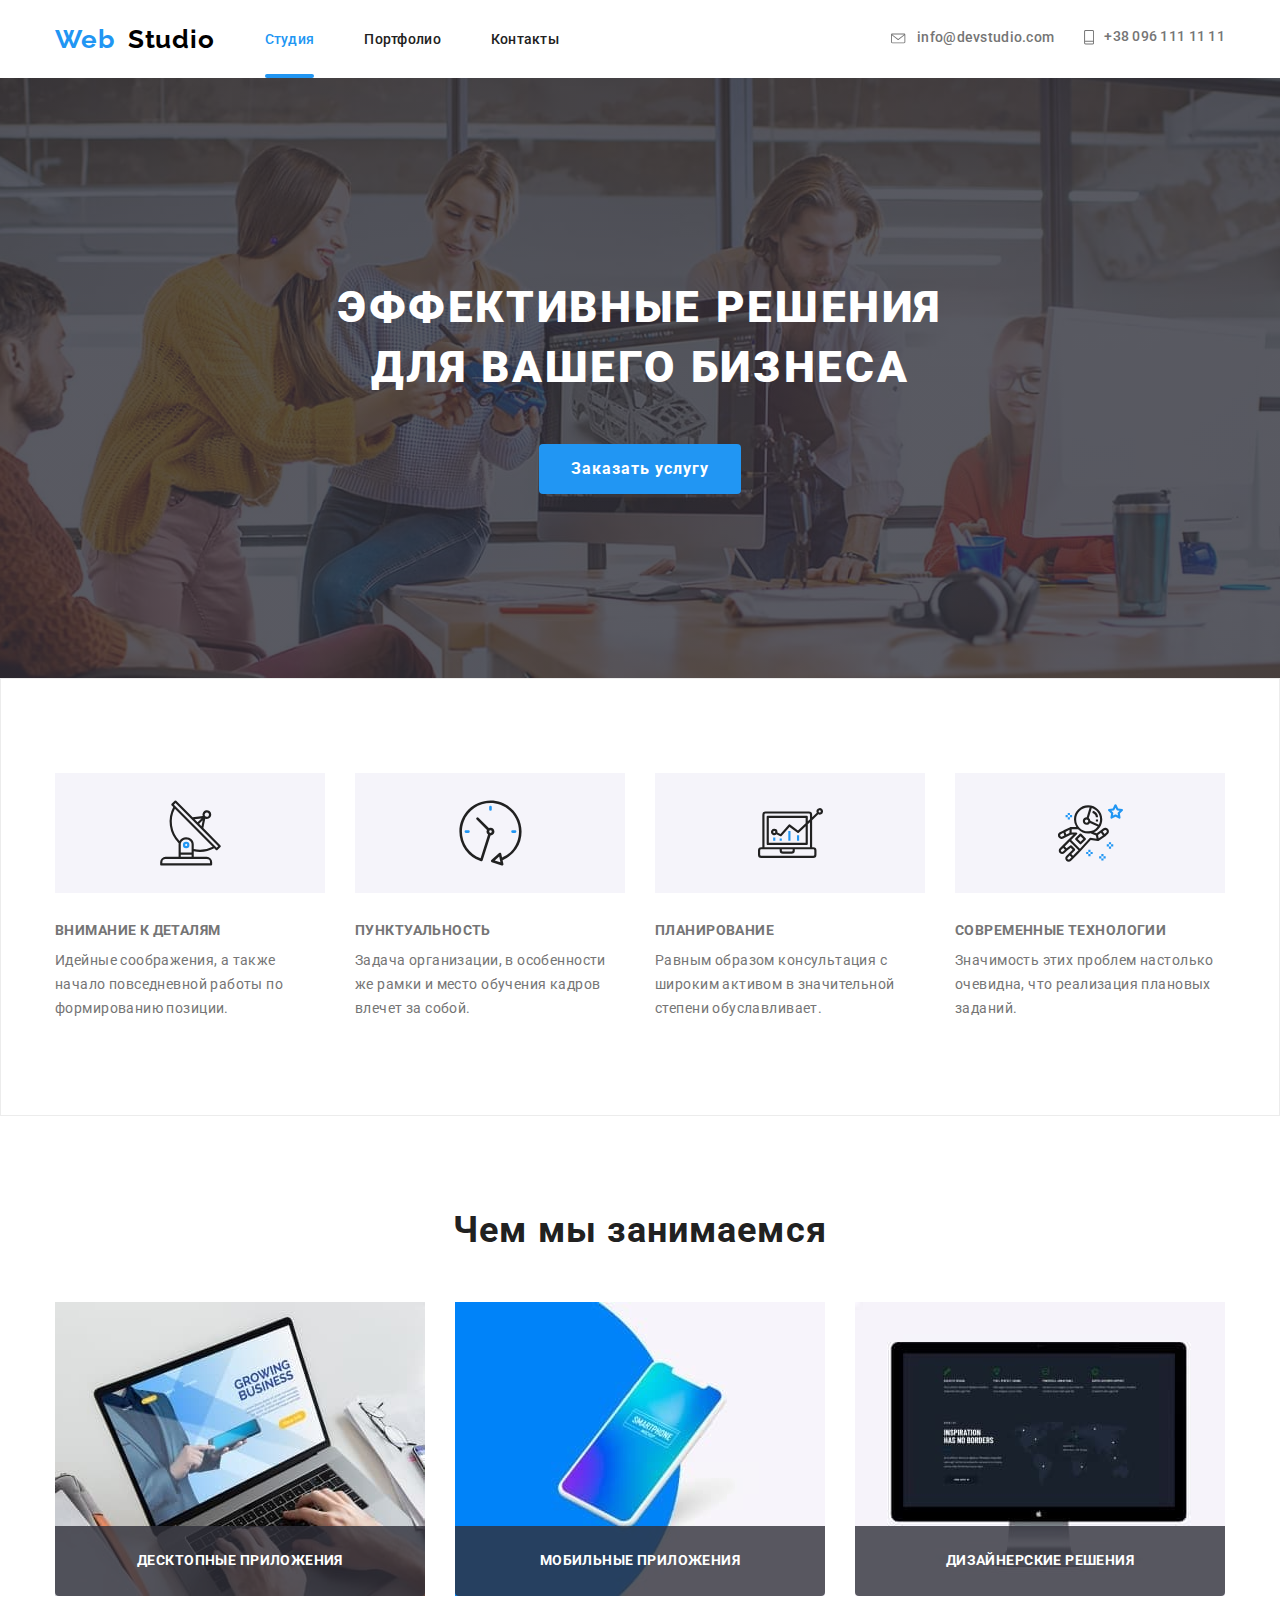
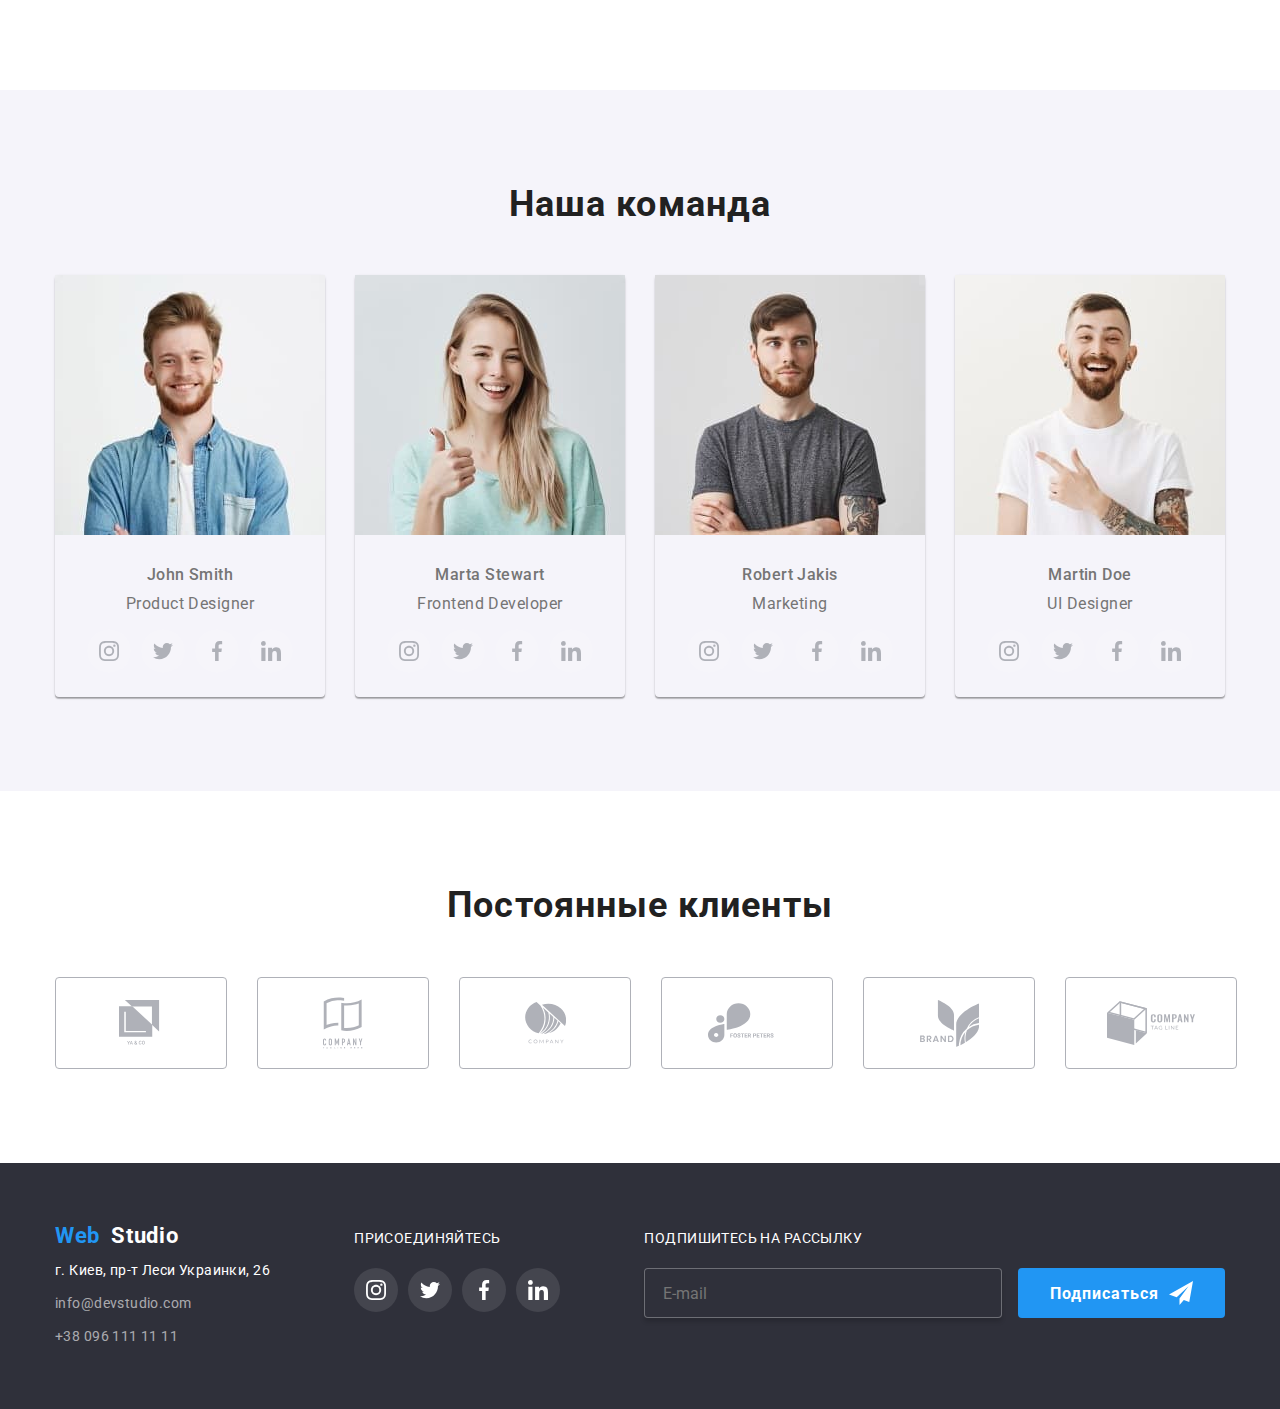
==== index.html @ f6237fbe "Добавляет файлы" ====
<!DOCTYPE html>
<html lang="ru">
  <head>
    <meta charset="UTF-8" />
    <meta name="viewport" content="width=device-width, initial-scale=1.0" />
    <link
      href="https://fonts.googleapis.com/css2?family=Raleway:wght@700&family=Roboto:wght@400;500;700;900&display=swap"
      rel="stylesheet"
    />
    <link rel="stylesheet" href="./css/main.min.css" />
    <title>goit-markup-hw-06</title>
  </head>
  <body>
    <!-- Шапка сайта -->

    <header class="page-header container">
      <nav class="main-nav">
        <a href="./index.html" class="logo-head link"
          ><span class="logo-web">Web &nbsp;</span
          ><span class="logo-nav">Studio</span></a
        >
        <!-- Контейнер с навигацией -->
        <ul class="site-nav list">
          <li class="item current">
            <a href="./index.html" class="link current">Студия</a>
          </li>
          <li class="item">
            <a href="./portfolio.html" class="link">Портфолио</a>
          </li>
          <li class="item"><a href="" class="link">Контакты</a></li>
        </ul>
      </nav>

      <!-- Контейнер почта и телефон -->

      <ul class="cont-nav list">
        <li class="item mail">
          <a href="mailto" class="mail link">
            <svg class="mail-icon">
              <use href="./img/sprite.svg#icon-mailicon"></use>
            </svg>
            info@devstudio.com</a
          >
        </li>
        <li class="item phone">
          <a href="tel:380961111111" class="phone link">
            <svg class="phone-icon">
              <use href="./img/sprite.svg#icon-phoneicon"></use>
            </svg>
            +38 096 111 11 11</a
          >
        </li>
      </ul>
    </header>

    <main>
      <!-- Герой -->

      <section class="section hero">
        <div class="overley">
          <h1 class="hero-title">
            эффективные решения <br />
            для вашего бизнеса
          </h1>
          <button class="button" data-open-modal>Заказать услугу</button>
        </div>
      </section>

      <!-- Наши преимущества -->

      <section class="section advantage">
        <div class="container">
          <h2 class="visually-hidden">Наши преимущества</h2>
          <ul class="list">
            <li class="item attention">
              <!-- <img class="img" src="./img/antenna.svg" alt="Иконка антенна" /> -->
              <div class="background-icon">
                <svg class="antenna-icon">
                  <use href="./img/sprite.svg#icon-antenna"></use>
                </svg>
              </div>
              <h3 class="advantage-title">Внимание к деталям</h3>
              <p class="text">
                Идейные соображения, а также начало повседневной работы по
                формированию позиции.
              </p>
            </li>
            <li class="item punctual">
              <!-- <img class="img" src="./img/clock.svg" alt="Иконка часы" /> -->
              <div class="background-icon">
                <svg class="antenna-icon">
                  <use href="./img/sprite.svg#icon-clock"></use>
                </svg>
              </div>
              <h3 class="advantage-title">Пунктуальность</h3>
              <p class="text">
                Задача организации, в особенности же рамки и место обучения
                кадров влечет за собой.
              </p>
            </li>
            <li class="item planning">
              <!-- <img class="img" src="./img/diagram.svg" alt="Иконка диаграмма" /> -->
              <div class="background-icon">
                <svg class="antenna-icon">
                  <use href="./img/sprite.svg#icon-diagram"></use>
                </svg>
              </div>
              <h3 class="advantage-title">Планирование</h3>
              <p class="text">
                Равным образом консультация с широким активом в значительной
                степени обуславливает.
              </p>
            </li>
            <li class="item technologies">
              <!-- <img class="img" src="./img/astronaut.svg" alt="Иконка астронавт" /> -->
              <div class="background-icon">
                <svg class="antenna-icon">
                  <use href="./img/sprite.svg#icon-astronaut"></use>
                </svg>
              </div>
              <h3 class="advantage-title">Современные технологии</h3>
              <p class="text">
                Значимость этих проблем настолько очевидна, что реализация
                плановых заданий.
              </p>
            </li>
          </ul>
        </div>
      </section>

      <!-- Чем мы занимаемся -->

      <section class="section doing">
        <div class="container doing">
          <h2>Чем мы занимаемся</h2>
          <ul class="list">
            <li class="item">
              <img
                src="./img/nout.jpg"
                alt="Ноутбук"
                width="370"
                height="294"
              />
              <p class="doing-text">Десктопные приложения</p>
            </li>
            <li class="item">
              <img
                src="./img/mobile.jpg"
                alt="Мобильный телефон"
                width="370"
                height="294"
              />
              <p class="doing-text">Мобильные приложения</p>
            </li>
            <li class="item">
              <img
                src="./img/comp.jpg"
                alt="Монитор компьютера"
                width="370"
                height="294"
              />
              <p class="doing-text">Дизайнерские решения</p>
            </li>
          </ul>
        </div>
      </section>

      <!-- Наша команда -->

      <section class="section team">
        <div class="container">
          <h2>Наша команда</h2>
          <ul class="list">
            <!-- John Smith -->
            <li class="item cards">
              <img
                src="./img/team-card-1.jpg"
                alt="Фото члена команды"
                width="270"
                height="260"
              />
              <h3 class="team-title">John Smith</h3>
              <p class="team-position">Product Designer</p>
              <ul class="list icon">
                <li class="item social">
                  <a
                    href="http://instagram.com/"
                    aria-label="ссылка Инстаграмм"
                    class="link"
                  >
                    <svg class="social-icon" width="20" height="20">
                      <use href="./img/sprite.svg#icon-instagram"></use>
                    </svg>
                  </a>
                </li>
                <li class="item social">
                  <a
                    href="http://twitter.com/"
                    aria-label="ссылка Твиттер"
                    class="link"
                  >
                    <svg class="social-icon" width="20" height="20">
                      <use href="./img/sprite.svg#icon-twitter"></use>
                    </svg>
                  </a>
                </li>
                <li class="item social">
                  <a
                    href="http://facebook.com/"
                    aria-label="ссылка Фейсбук"
                    class="link"
                  >
                    <svg class="social-icon" width="20" height="20">
                      <use href="./img/sprite.svg#icon-facebook"></use>
                    </svg>
                  </a>
                </li>
                <li class="item social">
                  <a
                    href="http://linkedin.com/"
                    aria-label="ссылка Фейсбук"
                    class="link"
                  >
                    <svg class="social-icon" width="20" height="20">
                      <use href="./img/sprite.svg#icon-linkedin"></use>
                    </svg>
                  </a>
                </li>
              </ul>
            </li>

            <!-- Marta Stewart -->
            <li class="item cards">
              <img
                src="./img/team-card-2.jpg"
                alt="Фото члена команды"
                width="270"
                height="260"
              />
              <h3 class="team-title">Marta Stewart</h3>
              <p class="team-position">Frontend Developer</p>
              <ul class="list icon">
                <li class="item social">
                  <a
                    href="http://instagram.com/"
                    aria-label="ссылка Инстаграмм"
                    class="link"
                  >
                    <svg class="social-icon" width="20" height="20">
                      <use href="./img/sprite.svg#icon-instagram"></use>
                    </svg>
                  </a>
                </li>
                <li class="item social">
                  <a
                    href="http://twitter.com/"
                    aria-label="ссылка Твиттер"
                    class="link"
                  >
                    <svg class="social-icon" width="20" height="20">
                      <use href="./img/sprite.svg#icon-twitter"></use>
                    </svg>
                  </a>
                </li>
                <li class="item social">
                  <a
                    href="http://facebook.com/"
                    aria-label="ссылка Фейсбук"
                    class="link"
                  >
                    <svg class="social-icon" width="20" height="20">
                      <use href="./img/sprite.svg#icon-facebook"></use>
                    </svg>
                  </a>
                </li>
                <li class="item social">
                  <a
                    href="http://linkedin.com/"
                    aria-label="ссылка Фейсбук"
                    class="link"
                  >
                    <svg class="social-icon" width="20" height="20">
                      <use href="./img/sprite.svg#icon-linkedin"></use>
                    </svg>
                  </a>
                </li>
              </ul>
            </li>

            <!-- Robert Jakis -->
            <li class="item cards">
              <img
                src="./img/team-card-3.jpg"
                alt="Фото члена команды"
                width="270"
                height="260"
              />
              <h3 class="team-title">Robert Jakis</h3>
              <p class="team-position">Marketing</p>
              <ul class="list icon">
                <li class="item social">
                  <a
                    href="http://instagram.com/"
                    aria-label="ссылка Инстаграмм"
                    class="link"
                  >
                    <svg class="social-icon" width="20" height="20">
                      <use href="./img/sprite.svg#icon-instagram"></use>
                    </svg>
                  </a>
                </li>
                <li class="item social">
                  <a
                    href="http://twitter.com/"
                    aria-label="ссылка Твиттер"
                    class="link"
                  >
                    <svg class="social-icon" width="20" height="20">
                      <use href="./img/sprite.svg#icon-twitter"></use>
                    </svg>
                  </a>
                </li>
                <li class="item social">
                  <a
                    href="http://facebook.com/"
                    aria-label="ссылка Фейсбук"
                    class="link"
                  >
                    <svg class="social-icon" width="20" height="20">
                      <use href="./img/sprite.svg#icon-facebook"></use>
                    </svg>
                  </a>
                </li>
                <li class="item social">
                  <a
                    href="http://linkedin.com/"
                    aria-label="ссылка Фейсбук"
                    class="link"
                  >
                    <svg class="social-icon" width="20" height="20">
                      <use href="./img/sprite.svg#icon-linkedin"></use>
                    </svg>
                  </a>
                </li>
              </ul>
            </li>

            <!-- Martin Doe -->
            <li class="item cards">
              <img
                src="./img/team-card-4.jpg"
                alt="Фото члена команды"
                width="270"
                height="260"
              />
              <h3 class="team-title">Martin Doe</h3>
              <p class="team-position">UI Designer</p>
              <ul class="list icon">
                <li class="item social">
                  <a
                    href="http://instagram.com/"
                    aria-label="ссылка Инстаграмм"
                    class="link"
                  >
                    <svg class="social-icon" width="20" height="20">
                      <use href="./img/sprite.svg#icon-instagram"></use>
                    </svg>
                  </a>
                </li>
                <li class="item social">
                  <a
                    href="http://twitter.com/"
                    aria-label="ссылка Твиттер"
                    class="link"
                  >
                    <svg class="social-icon" width="20" height="20">
                      <use href="./img/sprite.svg#icon-twitter"></use>
                    </svg>
                  </a>
                </li>
                <li class="item social">
                  <a
                    href="http://facebook.com/"
                    aria-label="ссылка Фейсбук"
                    class="link"
                  >
                    <svg class="social-icon" width="20" height="20">
                      <use href="./img/sprite.svg#icon-facebook"></use>
                    </svg>
                  </a>
                </li>
                <li class="item social">
                  <a
                    href="http://linkedin.com/"
                    aria-label="ссылка Фейсбук"
                    class="link"
                  >
                    <svg class="social-icon" width="20" height="20">
                      <use href="./img/sprite.svg#icon-linkedin"></use>
                    </svg>
                  </a>
                </li>
              </ul>
            </li>
          </ul>
        </div>
      </section>

      <!-- Постоянные клиенты -->
      <section class="section customer">
        <div class="container">
          <h2>
            Постоянные клиенты
          </h2>
          <ul class="list">
            <li class="item">
              <a href="" class="link">
                <svg class="customer-icon" width="44" height="49">
                  <use href="./img/sprite.svg#icon-customer-logo-1"></use>
                </svg>
              </a>
            </li>
            <li class="item">
              <a href="" class="link">
                <svg class="customer-icon" width="40" height="52">
                  <use href="./img/sprite.svg#icon-customer-logo-2"></use>
                </svg>
              </a>
            </li>
            <li class="item">
              <a href="" class="link">
                <svg class="customer-icon" width="41" height="42">
                  <use href="./img/sprite.svg#icon-customer-logo-3"></use>
                </svg>
              </a>
            </li>
            <li class="item">
              <a href="" class="link">
                <svg class="customer-icon" width="79" height="42">
                  <use href="./img/sprite.svg#icon-customer-logo-4"></use>
                </svg>
              </a>
            </li>
            <li class="item">
              <a href="" class="link">
                <svg class="customer-icon" width="59" height="47">
                  <use href="./img/sprite.svg#icon-customer-logo-5"></use>
                </svg>
              </a>
            </li>
            <li class="item">
              <a href="" class="link">
                <svg class="customer-icon" width="88" height="45">
                  <use href="./img/sprite.svg#icon-customer-logo-6"></use>
                </svg>
              </a>
            </li>
          </ul>
        </div>
      </section>

      <!-- Модальное окно - Заказать услугу -->

      <div class="backdrop is-hidden" data-backdrop>
        <div class="modal">
          <button class="icon-button" data-close-modal>
            <svg class="icon-button-close" width="11" height="11">
              <use href="./img/sprite.svg#icon-btn-close"></use>
            </svg>
          </button>
          <form class="form js-speaker-form" autocomplete="off">
            <p class="form-about">Оставьте свои данные, мы вам перезвоним</p>

            <label class="form-field">
              <input
                class="form-input"
                type="text"
                name="name"
                placeholder=" "
              />
              <span class="form-text">Имя</span>
              <svg class="icon-form" width="18" height="18">
                <use href="./img/sprite.svg#icon-person"></use>
              </svg>
            </label>

            <label class="form-field">
              <input class="form-input" type="tel" name="tel" placeholder=" " />
              <span class="form-text tel">Телефон</span>
              <svg class="icon-form" width="18" height="18">
                <use href="./img/sprite.svg#icon-phone"></use>
              </svg>
            </label>

            <label class="form-field">
              <input
                class="form-input"
                type="email"
                name="mail"
                placeholder=" "
              />
              <span class="form-text mail">Почта</span>
              <svg class="icon-form" width="18" height="18">
                <use href="./img/sprite.svg#icon-email"></use>
              </svg>
            </label>

            <label class="form-field comments">
              <textarea
                class="form-input comments"
                name="comments"
                rows="10"
                placeholder=" "
              ></textarea>
              <span class="form-text comments">Комментарий</span>
            </label>

            <label class="consent">
              <input
                class="check-input"
                type="checkbox"
                name="consent"
                value="consent"
              />
              <span class="checkbox"></span>
              <span class="text consent"
                >Соглашаюсь с рассылкой и принимаю &nbsp;
                <a class="text-link" href="">Условия договора</a>
              </span>
            </label>

            <button class="button-submit" type="submit">Отправить</button>
          </form>
        </div>
      </div>
    </main>

    <!-- Футер -->
    <footer class="page-footer">
      <div class="container info">
        <div class="foot-child">
          <a href="./index.html" class="logo-foot link"
            ><span class="logo-web">Web &nbsp;</span
            ><span class="logo-foot">Studio</span></a
          >

          <!-- Контактная информация -->

          <address class="address company">
            г. Киев, пр-т Леси Украинки, 26
          </address>
          <address class="address">
            <a href="mailto" class="link mail">info@devstudio.com</a> <br />
            <a href="tel:380961111111" class="link tel">+38 096 111 11 11</a>
          </address>
        </div>

        <div class="foot-link">
          <b>присоединяйтесь</b>
          <!-- Соц ссылки -->
          <div class="social">
            <ul class="list">
              <li class="item">
                <a
                  href="http://instagram.com/"
                  aria-label="Ссылка на instagram"
                  class="link"
                >
                  <svg class="social-icon" width="20" height="20">
                    <use href="./img/sprite.svg#icon-instagram"></use>
                  </svg>
                </a>
              </li>
              <li class="item">
                <a
                  href="http://twitter.com/"
                  aria-label="Ссылка на twitter"
                  class="link twit"
                >
                  <svg class="social-icon" width="20" height="20">
                    <use href="./img/sprite.svg#icon-twitter"></use>
                  </svg>
                </a>
              </li>
              <li class="item">
                <a
                  href="http://facebook.com/"
                  aria-label="Ссылка на facebook"
                  class="link face"
                >
                  <svg class="social-icon" width="20" height="20">
                    <use href="./img/sprite.svg#icon-facebook"></use>
                  </svg>
                </a>
              </li>
              <li class="item">
                <a
                  href="http://linkedin.com/"
                  aria-label="Ссылка на linkedin"
                  class="link linkd"
                >
                  <svg class="social-icon" width="20" height="20">
                    <use href="./img/sprite.svg#icon-linkedin"></use>
                  </svg>
                </a>
              </li>
            </ul>
          </div>
        </div>
        <div class="foot-follow">
          <form>
            <b>подпишитесь на рассылку</b><br />
            <input
              class="input"
              class="foot-form"
              type="text"
              placeholder="E-mail"
            />
            <button class="button primary">Подписаться</button>
          </form>
        </div>
      </div>
    </footer>

    <!-- JS -->
    <script>
      const refs = {
        openModalBtn: document.querySelector("[data-open-modal]"),
        closeModalBtn: document.querySelector("[data-close-modal]"),
        backdrop: document.querySelector("[data-backdrop]"),
      };

      refs.openModalBtn.addEventListener("click", toggleModal);
      refs.closeModalBtn.addEventListener("click", toggleModal);

      refs.backdrop.addEventListener("click", logBackdropClick);

      function toggleModal() {
        refs.backdrop.classList.toggle("is-hidden");
      }

      function logBackdropClick() {
        console.log("Это клик в бекдроп");
      }

      // FORM JS

      (() => {
        document
          .querySelector(".js-speaker-form")
          .addEventListener("submit", (e) => {
            e.preventDefault();

            new FormData(e.currentTarget).forEach((value, name) =>
              console.log(`${name}: ${value}`)
            );

            e.currentTarget.reset();
          });
      })();
    </script>
  </body>
</html>
---- css/main.min.css ----
/*! modern-normalize v0.6.0 | MIT License | https://github.com/sindresorhus/modern-normalize */*,*::before,*::after{-webkit-box-sizing:border-box;box-sizing:border-box}:root{-moz-tab-size:4;-o-tab-size:4;tab-size:4}html{line-height:1.15;-webkit-text-size-adjust:100%}body{margin:0}body{font-family:system-ui,-apple-system,"Segoe UI",Roboto,Helvetica,Arial,sans-serif,"Apple Color Emoji","Segoe UI Emoji"}hr{height:0}abbr[title]{-webkit-text-decoration:underline dotted;text-decoration:underline dotted}b,strong{font-weight:bolder}code,kbd,samp,pre{font-family:SFMono-Regular, Consolas, "Liberation Mono", Menlo, monospace;font-size:1em}small{font-size:80%}sub,sup{font-size:75%;line-height:0;position:relative;vertical-align:baseline}sub{bottom:-0.25em}sup{top:-0.5em}button,input,optgroup,select,textarea{font-family:inherit;font-size:100%;line-height:1.15;margin:0}button,select{text-transform:none}button,[type="button"],[type="reset"],[type="submit"]{-webkit-appearance:button}button::-moz-focus-inner,[type="button"]::-moz-focus-inner,[type="reset"]::-moz-focus-inner,[type="submit"]::-moz-focus-inner{border-style:none;padding:0}button:-moz-focusring,[type="button"]:-moz-focusring,[type="reset"]:-moz-focusring,[type="submit"]:-moz-focusring{outline:1px dotted ButtonText}fieldset{padding:0.35em 0.75em 0.625em}legend{padding:0}progress{vertical-align:baseline}[type="number"]::-webkit-inner-spin-button,[type="number"]::-webkit-outer-spin-button{height:auto}[type="search"]{-webkit-appearance:textfield;outline-offset:-2px}[type="search"]::-webkit-search-decoration{-webkit-appearance:none}::-webkit-file-upload-button{-webkit-appearance:button;font:inherit}summary{display:list-item}.page-header .list,.page-footer .list,.team .list,.projects .list,.advantage .list,.doing .list,.customer .list{list-style:none;margin:0;padding:0}.page-header .link,.main-nav .logo-head,.page-footer .link,.team .link,.projects .projects-item .link,.doing .link{text-decoration:none;cursor:pointer}.page-header.container,.page-footer .container,.team .container,.projects .container,.advantage .container,.doing .container,.customer .container{margin-left:auto;margin-right:auto;width:1200px;padding-left:15px;padding-right:15px}.main-nav,.cont-nav{display:-webkit-box;display:-ms-flexbox;display:flex;-webkit-box-align:center;-ms-flex-align:center;align-items:center}body{margin:0;font-family:"Roboto",sans-serif;color:#757575}.page-header{display:-webkit-box;display:-ms-flexbox;display:flex;-webkit-box-pack:justify;-ms-flex-pack:justify;justify-content:space-between;background-color:#fff}.main-nav .logo-head{font-family:"Raleway",sans-serif;font-weight:700;font-size:26px;line-height:1.19;letter-spacing:.03em;text-decoration:none}.logo-web{color:#2196f3}.logo-nav{color:#000000}.site-nav{display:-webkit-box;display:-ms-flexbox;display:flex;margin-left:85px}.site-nav .item:nth-child(n+1){margin-left:50px}.site-nav .link.current{color:#2196f3}.site-nav .link.current::after{opacity:1}.site-nav .link{position:relative;display:block;padding-top:32px;padding-bottom:32px;font-weight:500;font-size:14px;line-height:1;letter-spacing:.02em;color:#212121;-webkit-transition:color 250ms cubic-bezier(0.4, 0, 0.2, 1);transition:color 250ms cubic-bezier(0.4, 0, 0.2, 1)}.site-nav .link::after{position:absolute;content:"";left:0;bottom:0;display:block;width:100%;height:4px;background-color:#2196f3;border-radius:4px;opacity:0;-webkit-transition:opacity 250ms cubic-bezier(0.4, 0, 0.2, 1);transition:opacity 250ms cubic-bezier(0.4, 0, 0.2, 1)}.site-nav .link:hover{color:#2196f3;-webkit-transition:color 250ms cubic-bezier(0.4, 0, 0.2, 1);transition:color 250ms cubic-bezier(0.4, 0, 0.2, 1)}.site-nav .link:focus{color:#2196f3;-webkit-transition:color 250ms cubic-bezier(0.4, 0, 0.2, 1);transition:color 250ms cubic-bezier(0.4, 0, 0.2, 1)}.cont-nav{margin-left:auto}.cont-nav>.item.phone{margin-left:30px}.cont-nav .link{display:-webkit-inline-box;display:-ms-inline-flexbox;display:inline-flex;-webkit-box-align:center;-ms-flex-align:center;align-items:center;font-weight:500;font-size:14px;line-height:1.14;letter-spacing:.02em;color:#757575;-webkit-transition:color 250ms cubic-bezier(0.4, 0, 0.2, 1);transition:color 250ms cubic-bezier(0.4, 0, 0.2, 1)}.cont-nav .link:hover,.cont-nav .link:focus{color:#2196f3;-webkit-transition:color 250ms cubic-bezier(0.4, 0, 0.2, 1);transition:color 250ms cubic-bezier(0.4, 0, 0.2, 1)}.cont-nav .mail-icon{width:16px;height:11px;margin-right:10px;fill:currentColor;cursor:pointer}.cont-nav .phone-icon{width:10px;height:15px;margin-right:10px;fill:currentColor;cursor:pointer}.page-footer{padding-top:60px;padding-bottom:60px;background-color:#2f303a;color:#fff}.page-footer .link{color:rgba(255,255,255,0.6)}.page-footer b{display:inline-block;margin-bottom:21px;text-transform:uppercase;font-weight:400;font-size:14px;line-height:1.14;letter-spacing:.03em}.page-footer .container.info{display:-webkit-box;display:-ms-flexbox;display:flex;-webkit-box-align:baseline;-ms-flex-align:baseline;align-items:baseline;-webkit-box-pack:justify;-ms-flex-pack:justify;justify-content:space-between}.page-footer .address{font-weight:400;font-size:14px;line-height:1.71;letter-spacing:.03em}.logo-foot{color:#fff;font-weight:700;font-size:22px;line-height:1.18;letter-spacing:.03em}.logo-foot.link{display:inline-block;margin-bottom:10px}.address.company{margin-bottom:9px;font-family:inherit;font-style:normal}.address .link{font-family:inherit;font-style:normal;font-weight:400;font-size:14px;line-height:1.71;letter-spacing:.03em}.address .link.mail{display:inline-block;margin-bottom:9px}.address .link:hover,.address .link:focus{color:#2196f3;-webkit-transition:color 250ms cubic-bezier(0.4, 0, 0.2, 1);transition:color 250ms cubic-bezier(0.4, 0, 0.2, 1)}.page-footer .input{margin-right:12px}.input{padding:12px 18px;width:358px;height:50px;border:1px solid rgba(255,255,255,0.3);-webkit-box-sizing:border-box;box-sizing:border-box;-webkit-box-shadow:0px 4px 4px rgba(0,0,0,0.15);box-shadow:0px 4px 4px rgba(0,0,0,0.15);border-radius:4px;color:#fff;background-color:#2f303a;outline:none}.social .list{display:-webkit-box;display:-ms-flexbox;display:flex;justify-items:center}.social .link{display:-webkit-box;display:-ms-flexbox;display:flex;-webkit-box-align:center;-ms-flex-align:center;align-items:center;-webkit-box-pack:center;-ms-flex-pack:center;justify-content:center;width:44px;height:44px;color:#afb1b8;background-color:rgba(255,255,255,0.1);border-radius:50%;-webkit-transition:background-color 250ms cubic-bezier(0.4, 0, 0.2, 1);transition:background-color 250ms cubic-bezier(0.4, 0, 0.2, 1);-webkit-transition:color 250ms cubic-bezier(0.4, 0, 0.2, 1);transition:color 250ms cubic-bezier(0.4, 0, 0.2, 1)}.social .link:hover,.social .link:focus{color:#fff;background-color:#2196f3;-webkit-transition:background-color 250ms cubic-bezier(0.4, 0, 0.2, 1);transition:background-color 250ms cubic-bezier(0.4, 0, 0.2, 1);-webkit-transition:color 250ms cubic-bezier(0.4, 0, 0.2, 1);transition:color 250ms cubic-bezier(0.4, 0, 0.2, 1);-webkit-transform:scale3d(1.1, 1.1, 1.1);transform:scale3d(1.1, 1.1, 1.1)}.social-icon{fill:currentColor}.foot-link .social .item{margin-right:10px}.foot-link .social .item:nth-child(4n){margin-right:0}.foot-link .link{color:#fff}.foot-link .link:hover,.foot-link .link:focus{color:#fff;-webkit-transition:color 250ms cubic-bezier(0.4, 0, 0.2, 1);transition:color 250ms cubic-bezier(0.4, 0, 0.2, 1)}.button.primary{display:-webkit-inline-box;display:-ms-inline-flexbox;display:inline-flex;-webkit-box-align:center;-ms-flex-align:center;align-items:center;text-align:center;min-width:200px;min-height:50px;border-radius:4px;padding:10px 32px;cursor:pointer;color:#fff;background-color:#2196f3;text-decoration:none;font-weight:700;font-size:16px;line-height:1.87;letter-spacing:.06em;border-color:transparent}.button.primary::after{content:"";width:24px;height:24px;margin-left:10px;background-image:url("../img/icon/icon-send.svg");background-size:contain}.section.team{background-color:#f5f4fa}.team .link{color:#afb1b8}.team .section.team{background-color:var(--color-bg-child)}.team .list{display:-webkit-box;display:-ms-flexbox;display:flex;-webkit-box-pack:justify;-ms-flex-pack:justify;justify-content:space-between}.team img{display:block;margin-bottom:30px}.team .item.cards{background-color:var(--primary-white-color);border-radius:4px;-webkit-box-shadow:0px 2px 1px rgba(0,0,0,0.2),0px 1px 1px rgba(0,0,0,0.14),0px 1px 3px rgba(0,0,0,0.12);box-shadow:0px 2px 1px rgba(0,0,0,0.2),0px 1px 1px rgba(0,0,0,0.14),0px 1px 3px rgba(0,0,0,0.12)}.team .team-title{margin-top:0;margin-bottom:10px;font-weight:500;font-size:16px;line-height:1.19;letter-spacing:0.03em;color:var(--title-text-color);text-align:center}.team .team-position{margin:0;margin-bottom:16px;font-weight:400;font-size:16px;line-height:1.19;letter-spacing:0.03em;text-align:center;color:var(--primery-text-color)}.team .list.icon{display:-webkit-box;display:-ms-flexbox;display:flex;-webkit-box-pack:center;-ms-flex-pack:center;justify-content:center;margin-bottom:24px}.team .item.social{margin-right:10px}.team .item.social:nth-child(4n){margin-right:0}.team .link{display:-webkit-box;display:-ms-flexbox;display:flex;-webkit-box-pack:center;-ms-flex-pack:center;justify-content:center;-webkit-box-align:center;-ms-flex-align:center;align-items:center;width:44px;height:44px;border-radius:50%}.team .social-icon{fill:currentColor}.backdrop{position:fixed;top:0;left:0;width:100%;height:100%;background-color:rgba(0,0,0,0.2);-webkit-transition:250ms cubic-bezier(0.4, 0, 0.2, 1);transition:250ms cubic-bezier(0.4, 0, 0.2, 1)}.backdrop.is-hidden{opacity:0;pointer-events:none;-webkit-transition:250ms cubic-bezier(0.4, 0, 0.2, 1);transition:250ms cubic-bezier(0.4, 0, 0.2, 1)}.modal{position:absolute;top:50%;left:50%;-webkit-transform:translate(-50%, -50%);transform:translate(-50%, -50%);min-width:528px;min-height:581px;-webkit-box-shadow:0px 2px 1px rgba(0,0,0,0.2),0px 1px 1px rgba(0,0,0,0.14),0px 1px 3px rgba(0,0,0,0.12);box-shadow:0px 2px 1px rgba(0,0,0,0.2),0px 1px 1px rgba(0,0,0,0.14),0px 1px 3px rgba(0,0,0,0.12);border-radius:4px;background-color:#fff}.modal .icon-button{position:absolute;right:8px;top:8px;width:30px;height:30px;border-radius:50%;border:1px solid rgba(0,0,0,0.1);background-color:#fff;cursor:pointer}.icon-button:hover .icon-button-close{fill:#2196f3}.icon-button-close{fill:black}.form{width:528px;height:581px;padding:40px}.form-about{margin:0;padding:0;margin-bottom:30px;font-weight:700;font-size:20px;line-height:1.15;text-align:center;letter-spacing:0.03em;color:#212121}.form-field{position:relative;display:-webkit-box;display:-ms-flexbox;display:flex;-webkit-box-pack:center;-ms-flex-pack:center;justify-content:center;-webkit-box-align:center;-ms-flex-align:center;align-items:center;margin-bottom:28px}.form-input{width:100%;height:40px;padding:12px 8px 12px 42px;border:1px solid rgba(33,33,33,0.2);border-radius:4px;cursor:pointer}.form-text{position:absolute;top:25%;left:42px;font-weight:400;font-size:14px;line-height:1.71}.icon-form{position:absolute;top:85%;left:16px;-webkit-transform:translateY(-125%);transform:translateY(-125%);display:inline-block;color:black}.form-input:focus+.form-text{color:#2196f3;-webkit-transform:translate(-90%, -150%);transform:translate(-90%, -150%);-webkit-transition:250ms cubic-bezier(0.4, 0, 0.2, 1);transition:250ms cubic-bezier(0.4, 0, 0.2, 1)}.form-input:focus+.form-text.tel{-webkit-transform:translate(-50%, -150%);transform:translate(-50%, -150%)}.form-input:focus+.form-text.mail{-webkit-transform:translate(-60%, -150%);transform:translate(-60%, -150%)}.form-input:not(:placeholder-shown)+.form-text{-webkit-transform:translate(-90%, -150%);transform:translate(-90%, -150%)}.form-input:not(:placeholder-shown)+.form-text.tel{-webkit-transform:translate(-50%, -150%);transform:translate(-50%, -150%)}.form-input:not(:placeholder-shown)+.form-text.mail{-webkit-transform:translate(-60%, -150%);transform:translate(-60%, -150%)}.form-input:focus-within ~ .icon-form{fill:#2196f3}.form-input:focus{border-color:#2196f3;outline:none}.form-field.comments{margin-bottom:20px}.form-input.comments{height:120px;padding-left:16px;resize:none}.form-text.comments{top:12px;left:16px}.form-input:focus+.form-text.comments{-webkit-transform:translateY(-150%);transform:translateY(-150%)}.form-input:not(:placeholder-shown)+.form-text.comments{-webkit-transform:translateY(-150%);transform:translateY(-150%)}.consent{display:-webkit-box;display:-ms-flexbox;display:flex;-webkit-box-pack:center;-ms-flex-pack:center;justify-content:center;-webkit-box-align:center;-ms-flex-align:center;align-items:center;margin-bottom:30px;cursor:pointer}.check-input{position:absolute;width:1px;height:1px;margin:-1px;border:0;padding:0;clip:rect(0 0 0 0);overflow:hidden}.checkbox{width:15px;height:16px;margin:0;margin-right:5px;background-image:url("../img/icon/nocheck.svg");background-size:contain;background-repeat:no-repeat}.check-input:checked+.checkbox,.check-input:checked:focus+.checkbox{background-image:url("../img/icon/check.svg");background-size:contain;background-color:#2196f3;border-radius:4px}.text.consent{margin:0;padding:0;left:36px;font-weight:400;font-size:14px;line-height:1.71;letter-spacing:0.03em}.text-link{font-weight:400;font-size:14px;line-height:1.71;color:#2196f3}.button-submit{display:block;margin-right:auto;margin-left:auto;min-width:200px;min-height:50px;border-radius:4px;padding:10px 32px;text-decoration:none;border-color:transparent;font-weight:700;font-size:16px;line-height:1.87;letter-spacing:0.06em;-webkit-box-shadow:0px 4px 4px rgba(0,0,0,0.15);box-shadow:0px 4px 4px rgba(0,0,0,0.15);background-color:#2196f3;color:#fff;cursor:pointer}.projects{border-top:1px solid #ececec}.projects .projects-item{margin-right:30px;margin-bottom:30px;width:calc( (100% - 60px) / 3);border:1px solid #eeeeee;border-radius:5px}.projects .projects-item:hover .text-projects{opacity:1;-webkit-transform:translateY(0);transform:translateY(0)}.projects .projects-item:nth-child(3n){margin-right:0}.projects .projects-item:nth-last-child(-n+3){margin-bottom:0}.projects .projects-item .box{position:relative}.projects .projects-item .link{color:#757575;display:block}.projects .projects-item .link:focus .text-projects{opacity:1;-webkit-transform:translateY(0);transform:translateY(0)}.projects img{display:block;max-width:100%;height:auto;border-radius:5px 5px 0px 0px}.projects .title-primary{margin-top:0;margin-bottom:0;color:white}.projects .list.container-btn{display:-webkit-box;display:-ms-flexbox;display:flex;-webkit-box-pack:center;-ms-flex-pack:center;justify-content:center;padding-top:94px;margin-bottom:50px;text-align:center}.projects .list.container-btn li{margin-right:8px}.projects .list.container-btn li:nth-child(5n){margin-right:0}.projects .list.cards{display:-webkit-box;display:-ms-flexbox;display:flex;-ms-flex-wrap:wrap;flex-wrap:wrap;padding-bottom:94px}.button{padding:6px 22px;font-family:inherit;text-align:center;font-weight:500;font-size:16px;line-height:1.63;letter-spacing:.03em;border:transparent;border-radius:4px;color:#212121;background:#f5f4fa;-webkit-transition:background-color 250ms cubic-bezier(0.4, 0, 0.2, 1);transition:background-color 250ms cubic-bezier(0.4, 0, 0.2, 1);-webkit-transition:color 250ms cubic-bezier(0.4, 0, 0.2, 1);transition:color 250ms cubic-bezier(0.4, 0, 0.2, 1);-webkit-transition:-webkit-box-shadow 250ms cubic-bezier(0.4, 0, 0.2, 1);transition:-webkit-box-shadow 250ms cubic-bezier(0.4, 0, 0.2, 1);transition:box-shadow 250ms cubic-bezier(0.4, 0, 0.2, 1);transition:box-shadow 250ms cubic-bezier(0.4, 0, 0.2, 1), -webkit-box-shadow 250ms cubic-bezier(0.4, 0, 0.2, 1)}.button:hover,.button:focus{color:#fff;background-color:#2196f3;-webkit-box-shadow:0px 2px 2px rgba(0,0,0,0.12),0px 1px 2px rgba(0,0,0,0.08),0px 3px 1px rgba(0,0,0,0.1);box-shadow:0px 2px 2px rgba(0,0,0,0.12),0px 1px 2px rgba(0,0,0,0.08),0px 3px 1px rgba(0,0,0,0.1)}.title-projects{margin-top:0;margin-bottom:4px;padding-left:24px;padding-top:20px;font-weight:700;font-size:18px;line-height:2;letter-spacing:.06em;color:#212121}.text{margin-top:0;margin-bottom:0px;padding-bottom:20px;padding-left:24px;color:#757575;font-weight:400;font-size:16px;line-height:1.88;letter-spacing:.03em}.text-projects{position:absolute;top:0;right:0;margin-top:0;margin-bottom:0;padding:63px 24px;width:370px;height:294px;font-weight:400;font-size:18px;line-height:1.87;letter-spacing:.03em;color:#fff;background-color:rgba(33,150,243,0.9);opacity:1;-webkit-transform:translateY(100%);transform:translateY(100%);-webkit-transition:-webkit-transform 250ms cubic-bezier(0.4, 0, 0.2, 1);transition:-webkit-transform 250ms cubic-bezier(0.4, 0, 0.2, 1);transition:transform 250ms cubic-bezier(0.4, 0, 0.2, 1);transition:transform 250ms cubic-bezier(0.4, 0, 0.2, 1), -webkit-transform 250ms cubic-bezier(0.4, 0, 0.2, 1)}.cards .link:hover,.cards .link:focus{-webkit-transition:-webkit-box-shadow 250ms cubic-bezier(0.4, 0, 0.2, 1);transition:-webkit-box-shadow 250ms cubic-bezier(0.4, 0, 0.2, 1);transition:box-shadow 250ms cubic-bezier(0.4, 0, 0.2, 1);transition:box-shadow 250ms cubic-bezier(0.4, 0, 0.2, 1), -webkit-box-shadow 250ms cubic-bezier(0.4, 0, 0.2, 1);-webkit-box-shadow:1px 4px 6px rgba(0,0,0,0.16),0px 4px 4px rgba(0,0,0,0.06),0px 1px 1px rgba(0,0,0,0.12);box-shadow:1px 4px 6px rgba(0,0,0,0.16),0px 4px 4px rgba(0,0,0,0.06),0px 1px 1px rgba(0,0,0,0.12);cursor:pointer}.box{overflow:hidden}.projects .list.cards{display:-webkit-box;display:-ms-flexbox;display:flex;-ms-flex-wrap:wrap;flex-wrap:wrap;padding-bottom:94px}.projects-item{margin-right:30px;margin-bottom:30px;width:calc((100% - 60px) / 3);border:1px solid #eeeeee;border-radius:5px}.projects-item:nth-child(3n){margin-right:0}.projects-item:nth-last-child(-n+3){margin-bottom:0}.section{padding-top:94px;padding-bottom:94px}.section.hero{padding-top:0;padding-bottom:0}.hero{text-align:center}.hero>.overley{height:600px;max-width:1600px;margin-left:auto;margin-right:auto;background-color:#757575;background-image:-webkit-gradient(linear, left top, right top, from(rgba(47,48,58,0.8)), to(rgba(47,48,58,0.8))),url("../img/hero/hero-img.jpg");background-image:linear-gradient(to right, rgba(47,48,58,0.8), rgba(47,48,58,0.8)),url("../img/hero/hero-img.jpg");background-repeat:no-repeat;background-position:center;background-size:cover}.hero .hero-title{margin-top:0;margin-bottom:46px;padding-top:200px;color:#fff;text-transform:uppercase;font-weight:900;font-size:44px;line-height:1.36;letter-spacing:.06em}.hero .button{min-width:200px;padding:10px 32px;text-align:center;text-decoration:none;font-weight:700;font-size:16px;line-height:1.88;letter-spacing:.06em;color:#fff;background-color:#2196f3;border-radius:4px;border-color:transparent;cursor:pointer}.section.advantage{border:1px solid #ececec}.visually-hidden{position:absolute !important;clip:rect(1px 1px 1px 1px);clip:rect(1px, 1px, 1px, 1px);padding:0 !important;border:0 !important;height:1px !important;width:1px !important;overflow:hidden}.advantage .list{display:-webkit-box;display:-ms-flexbox;display:flex}.advantage .item{margin-right:30px;width:calc((100% - 90px) / 4)}.advantage .item:nth-child(4n){margin-right:0;margin-bottom:0}.advantage .background-icon{display:-webkit-box;display:-ms-flexbox;display:flex;-webkit-box-align:center;-ms-flex-align:center;align-items:center;-webkit-box-pack:center;-ms-flex-pack:center;justify-content:center;width:270px;height:120px;margin-bottom:30px;background-color:#f5f4fa}.advantage .text{padding:0}.antenna-icon{width:65px;height:70px;-webkit-box-align:center;-ms-flex-align:center;align-items:center}.section h2{margin-top:0;margin-bottom:50px;text-align:center;font-weight:700;font-size:36px;line-height:1.16;letter-spacing:.03em;color:#212121}.advantage-title{margin-top:0;margin-bottom:10px;font-weight:700;font-size:14px;line-height:1.14;letter-spacing:.03em;text-transform:uppercase;color:var(--title-text-color)}.advantage p{margin-top:0;margin-bottom:0;font-weight:400;font-size:14px;line-height:1.71;letter-spacing:.03em}.doing .list{display:-webkit-box;display:-ms-flexbox;display:flex}.doing .item{position:relative;margin-right:30px;width:calc((100% - 60px) / 3);text-align:center}.doing .itemitem:nth-child(3n){margin-right:0;margin-bottom:0}.doing img{display:block}.doing .doing-text{position:absolute;width:100%;height:70px;bottom:0;margin:0;padding:27px;background:rgba(47,48,58,0.8);border-radius:0px 0px 4px 4px;font-weight:700;font-size:14px;line-height:1.14;letter-spacing:.03em;text-align:center;text-transform:uppercase;color:#fff}.section.team{background-color:#f5f4fa}.team .link{color:#afb1b8}.team .section.team{background-color:var(--color-bg-child)}.team .list{display:-webkit-box;display:-ms-flexbox;display:flex;-webkit-box-pack:justify;-ms-flex-pack:justify;justify-content:space-between}.team img{display:block;margin-bottom:30px}.team .item.cards{background-color:var(--primary-white-color);border-radius:4px;-webkit-box-shadow:0px 2px 1px rgba(0,0,0,0.2),0px 1px 1px rgba(0,0,0,0.14),0px 1px 3px rgba(0,0,0,0.12);box-shadow:0px 2px 1px rgba(0,0,0,0.2),0px 1px 1px rgba(0,0,0,0.14),0px 1px 3px rgba(0,0,0,0.12)}.team .team-title{margin-top:0;margin-bottom:10px;font-weight:500;font-size:16px;line-height:1.19;letter-spacing:0.03em;color:var(--title-text-color);text-align:center}.team .team-position{margin:0;margin-bottom:16px;font-weight:400;font-size:16px;line-height:1.19;letter-spacing:0.03em;text-align:center;color:var(--primery-text-color)}.team .list.icon{display:-webkit-box;display:-ms-flexbox;display:flex;-webkit-box-pack:center;-ms-flex-pack:center;justify-content:center;margin-bottom:24px}.team .item.social{margin-right:10px}.team .item.social:nth-child(4n){margin-right:0}.team .link{display:-webkit-box;display:-ms-flexbox;display:flex;-webkit-box-pack:center;-ms-flex-pack:center;justify-content:center;-webkit-box-align:center;-ms-flex-align:center;align-items:center;width:44px;height:44px;border-radius:50%}.team .social-icon{fill:currentColor}.customer .list{display:-webkit-box;display:-ms-flexbox;display:flex;-webkit-box-pack:space-evenly;-ms-flex-pack:space-evenly;justify-content:space-evenly}.customer .link{display:-webkit-box;display:-ms-flexbox;display:flex;-webkit-box-align:center;-ms-flex-align:center;align-items:center;-webkit-box-pack:center;-ms-flex-pack:center;justify-content:center;width:170px;height:90px;color:#afb1b8;-webkit-transition:color 250ms cubic-bezier(0.4, 0, 0.2, 1);transition:color 250ms cubic-bezier(0.4, 0, 0.2, 1);text-decoration:none;cursor:pointer}.customer .link:hover,.customer .link:focus{color:#2196f3;-webkit-transition:color 250ms cubic-bezier(0.4, 0, 0.2, 1);transition:color 250ms cubic-bezier(0.4, 0, 0.2, 1)}.customer .item{margin-right:30px;width:calc((100% - 60px) / 6);border:1px solid #afb1b8;-webkit-box-sizing:border-box;box-sizing:border-box;border-radius:4px;-webkit-transition:border 250ms cubic-bezier(0.4, 0, 0.2, 1);transition:border 250ms cubic-bezier(0.4, 0, 0.2, 1)}.customer .item:nth-child(6n){margin-right:0}.customer .item:hover,.customer .item:focus{border:1px solid #2196f3;-webkit-transition:border 250ms cubic-bezier(0.4, 0, 0.2, 1);transition:border 250ms cubic-bezier(0.4, 0, 0.2, 1)}.customer .customer-icon{fill:currentColor;cursor:pointer}
/*# sourceMappingURL=main.min.css.map */
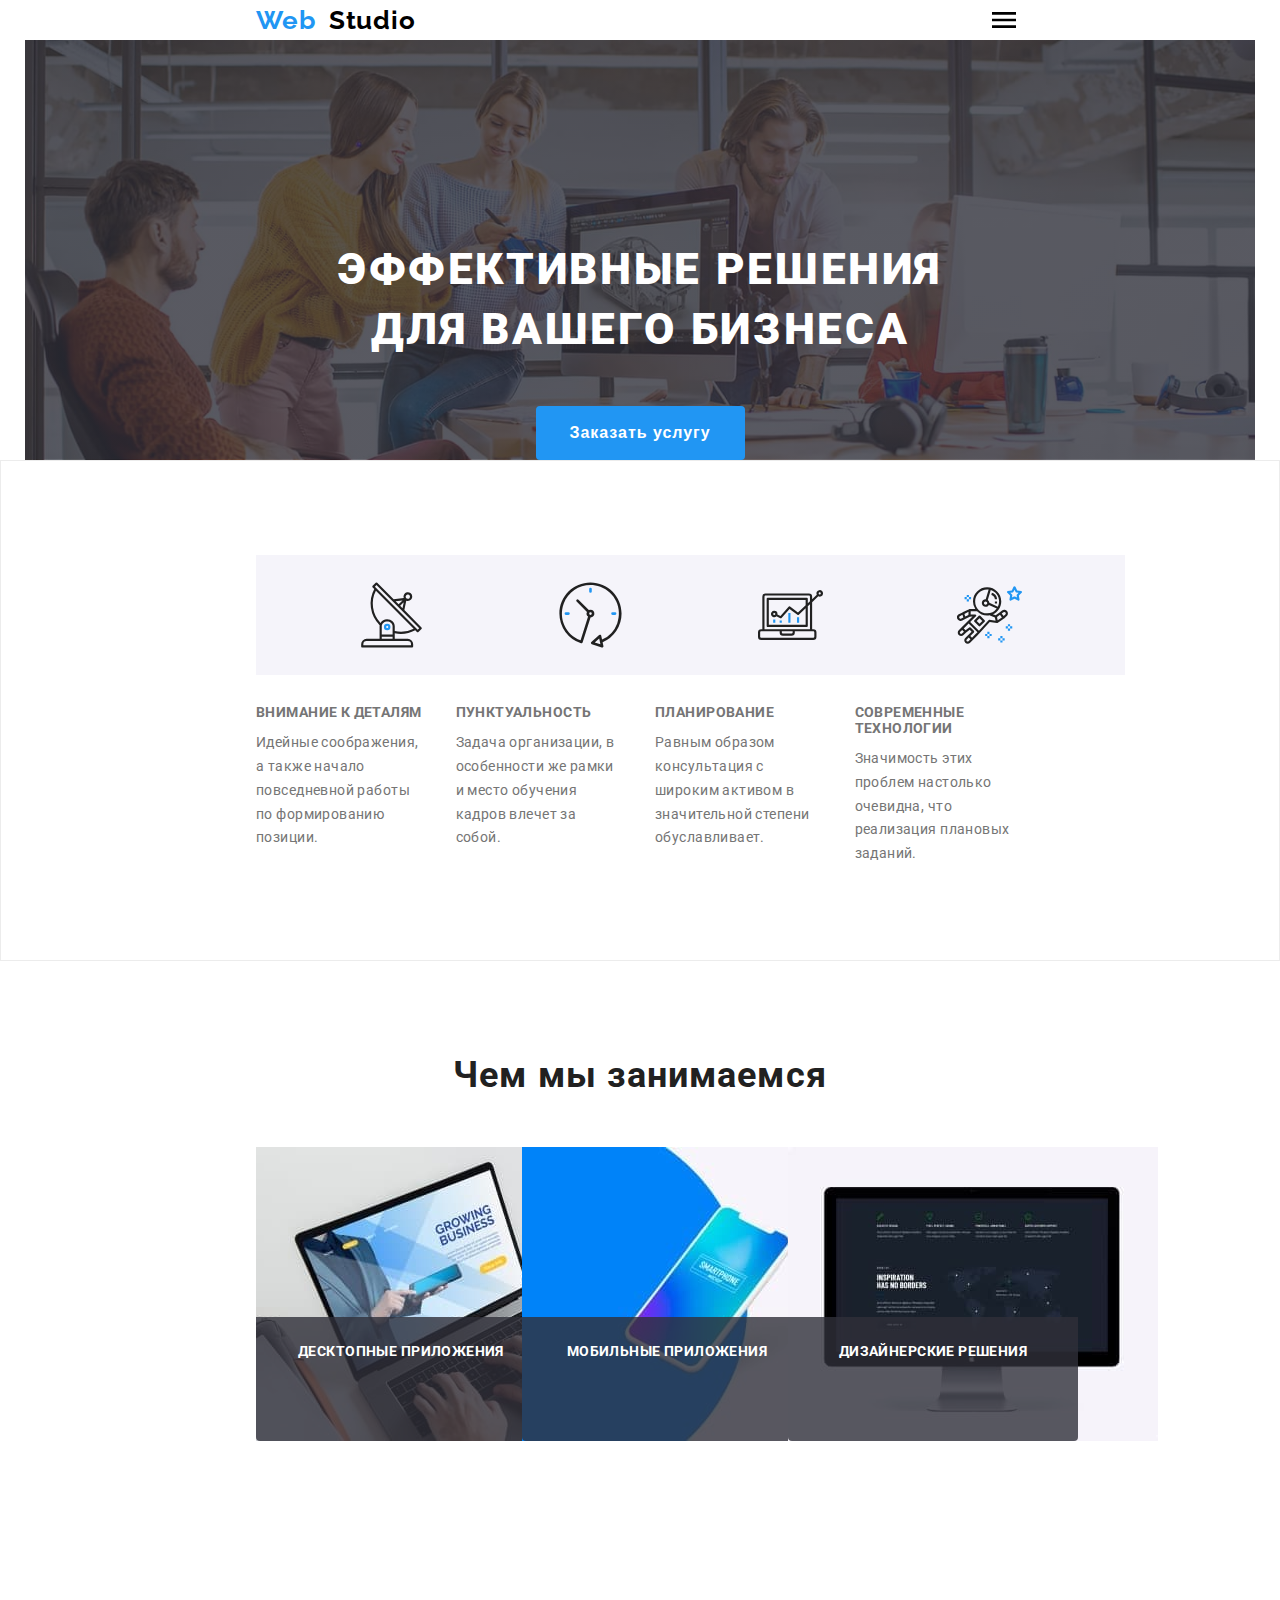
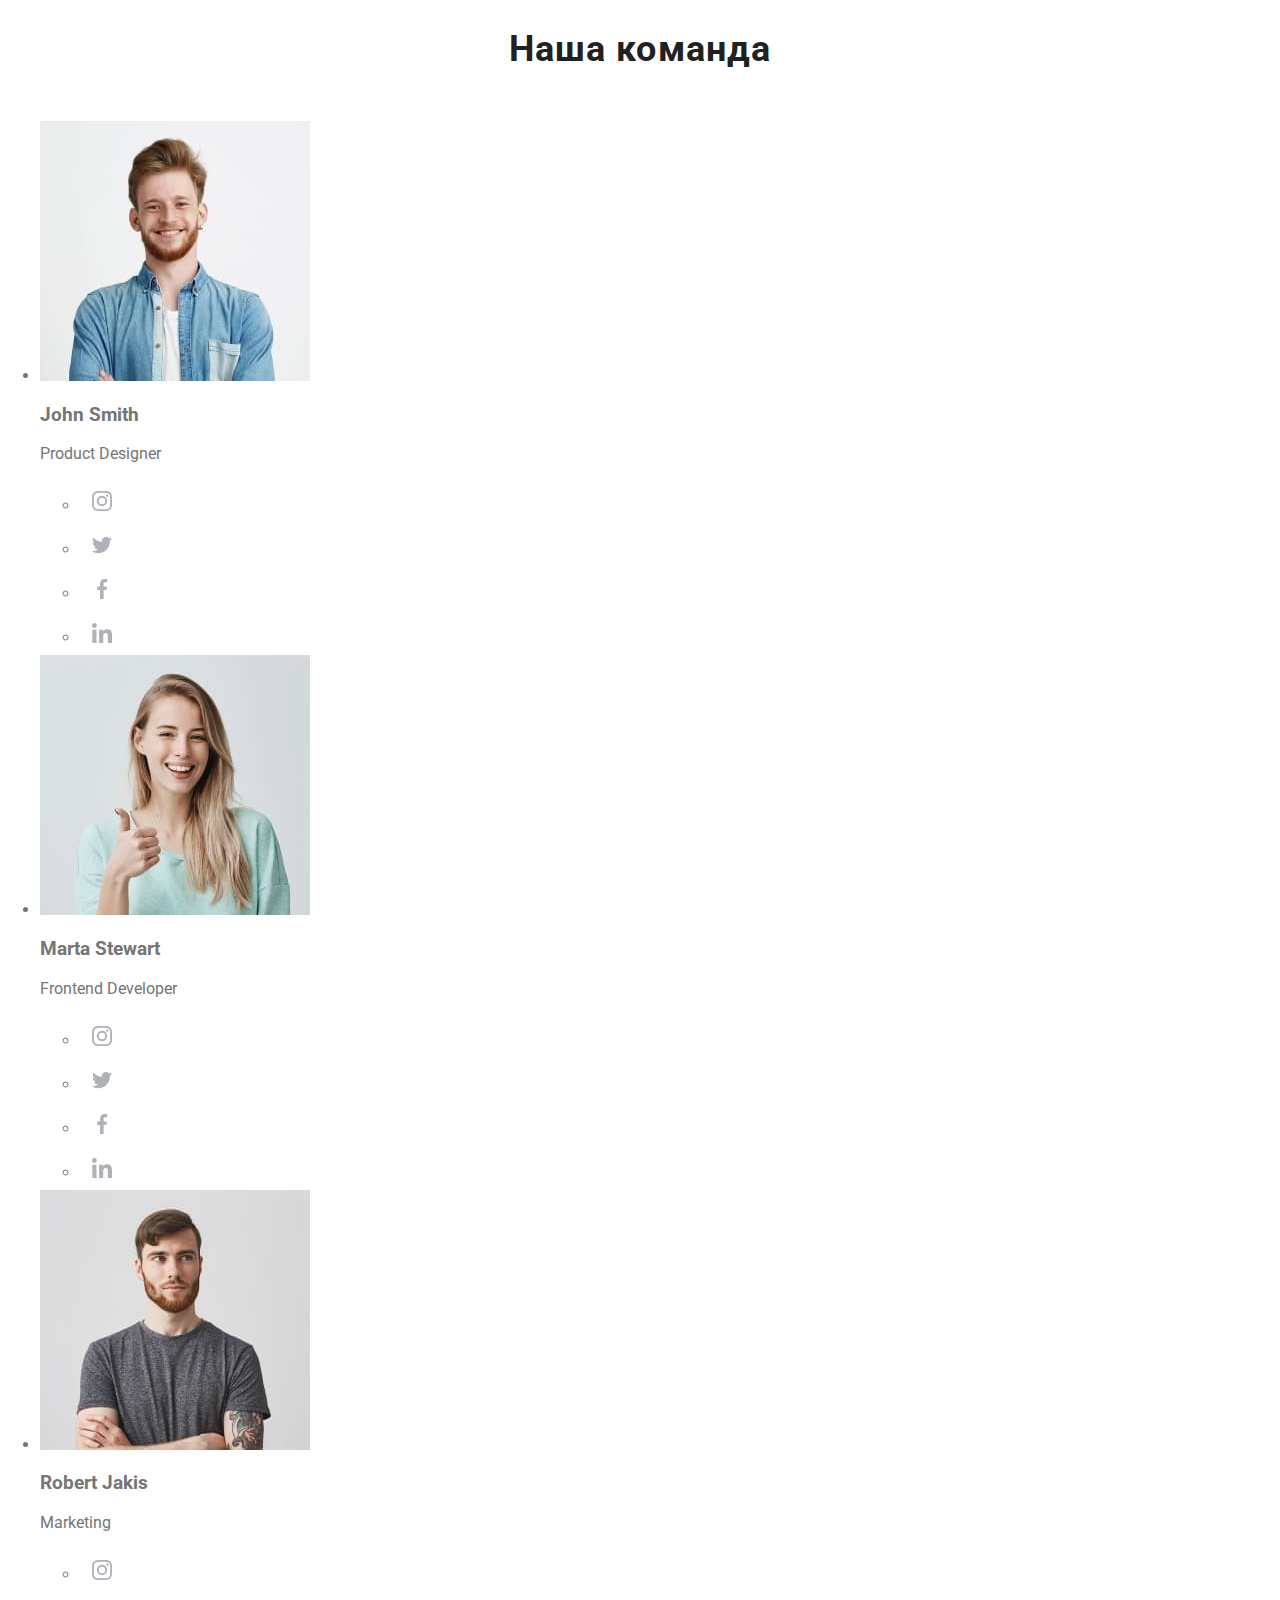
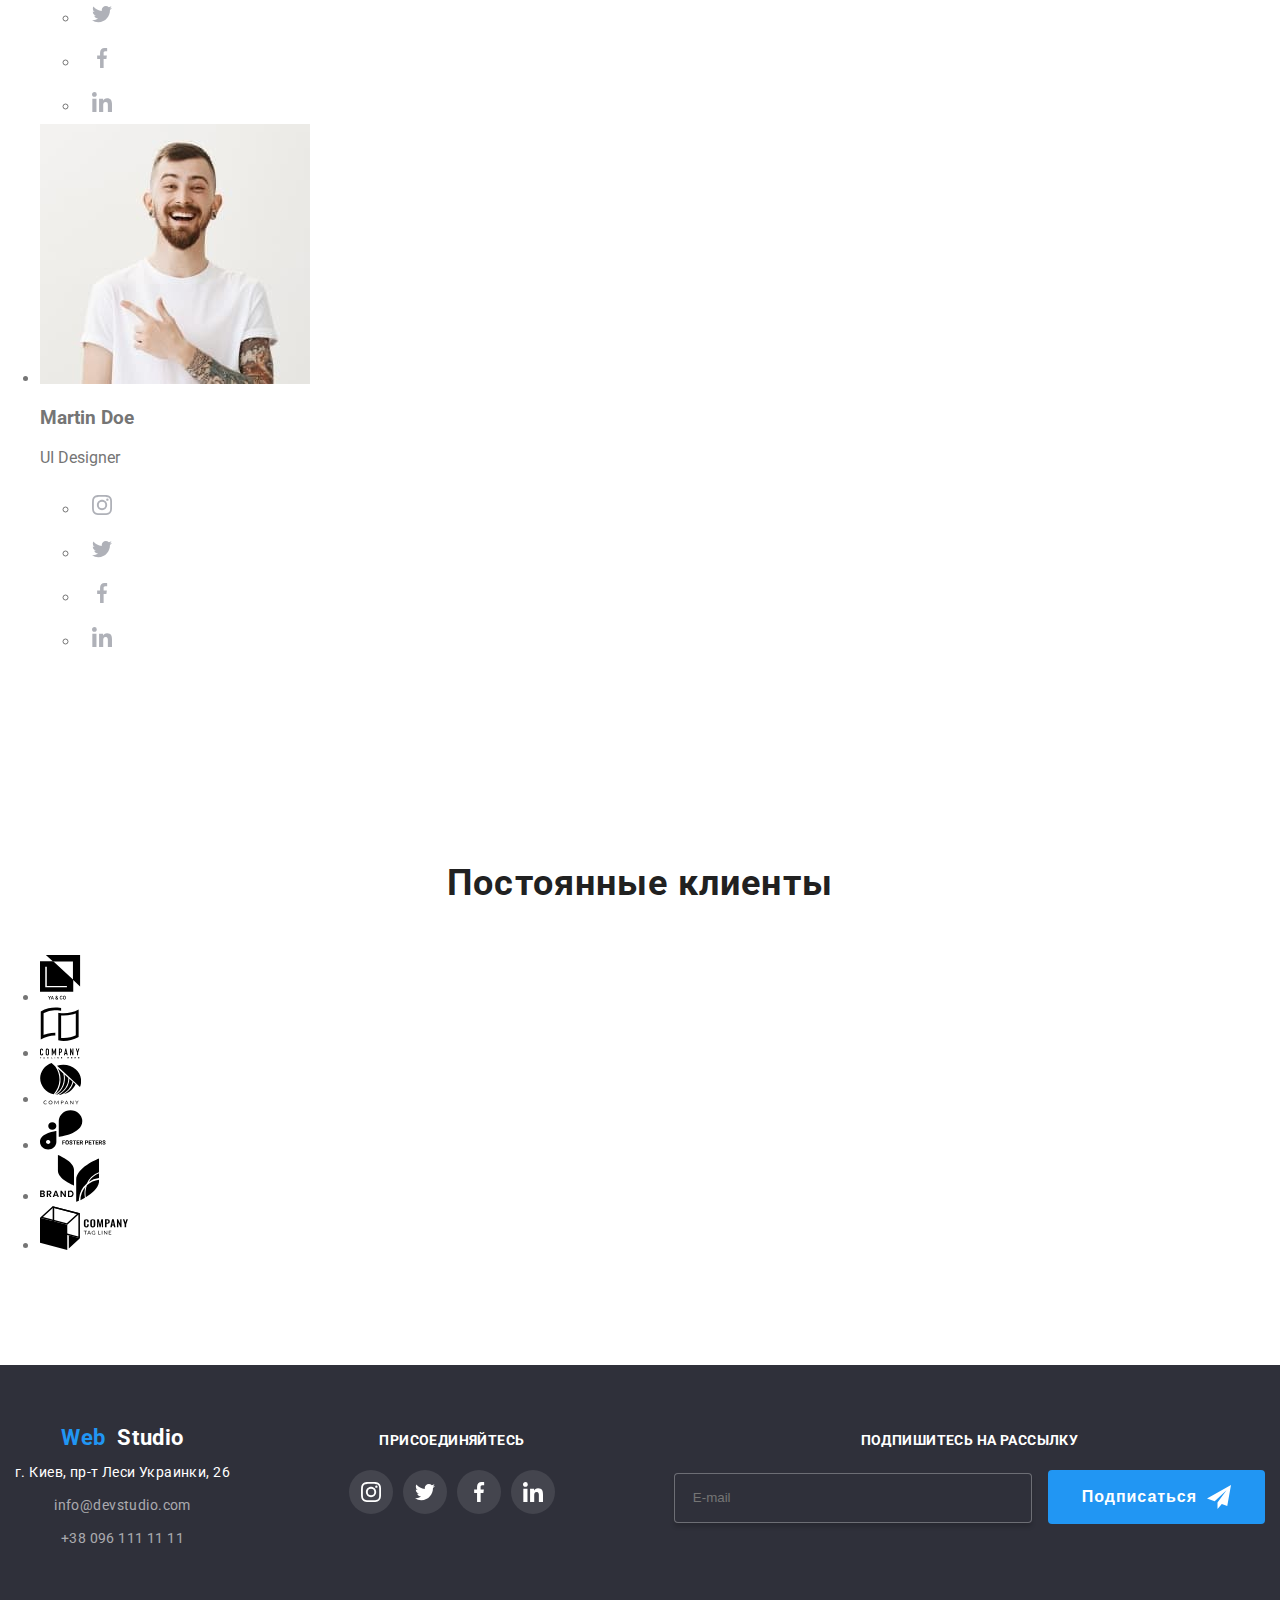
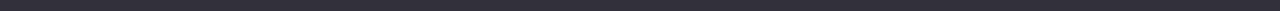
==== commit 9f8cbd67: "Добавляет адаптив мобильный" ====
--- a/index.html
+++ b/index.html
@@ -8,49 +8,73 @@
       rel="stylesheet"
     />
     <link rel="stylesheet" href="./css/main.min.css" />
-    <title>goit-markup-hw-06</title>
+    <title>goit-markup-hw-08</title>
   </head>
   <body>
     <!-- Шапка сайта -->
 
-    <header class="page-header container">
-      <nav class="main-nav">
+    <header class="container page-header">
+      <div class="main">
         <a href="./index.html" class="logo-head link"
           ><span class="logo-web">Web &nbsp;</span
           ><span class="logo-nav">Studio</span></a
         >
-        <!-- Контейнер с навигацией -->
-        <ul class="site-nav list">
-          <li class="item current">
-            <a href="./index.html" class="link current">Студия</a>
+        <button
+          type="button"
+          class="menu-button"
+          aria-expanded="false"
+          aria-controls="menu-container"
+          data-menu-button
+        >
+          <svg
+            width="40"
+            height="40"
+            aria-label="Переключатель мобильного меню"
+          >
+            <use
+              class="icon-cross"
+              href="./img/sprite.svg#icon-close_40px"
+            ></use>
+            <use class="icon-menu" href="./img/sprite.svg#icon-menu_40px"></use>
+          </svg>
+        </button>
+      </div>
+
+      <div class="menu-container" id="menu-container" data-menu>
+        <nav class="main-nav">
+          <!-- Контейнер с навигацией -->
+          <ul class="site-nav list">
+            <li class="item current">
+              <a href="./index.html" class="link current">Студия</a>
+            </li>
+            <li class="item">
+              <a href="./portfolio.html" class="link">Портфолио</a>
+            </li>
+            <li class="item"><a href="" class="link">Контакты</a></li>
+          </ul>
+        </nav>
+
+        <!-- Контейнер почта и телефон -->
+
+        <ul class="cont-nav list">
+          <li class="item mail">
+            <a href="mailto" class="mail link">
+              <svg class="mail-icon">
+                <use href="./img/sprite.svg#icon-mailicon"></use>
+              </svg>
+              info@devstudio.com</a
+            >
           </li>
-          <li class="item">
-            <a href="./portfolio.html" class="link">Портфолио</a>
+          <li class="item phone">
+            <a href="tel:380961111111" class="phone link">
+              <svg class="phone-icon">
+                <use href="./img/sprite.svg#icon-phoneicon"></use>
+              </svg>
+              +38 096 111 11 11</a
+            >
           </li>
-          <li class="item"><a href="" class="link">Контакты</a></li>
         </ul>
-      </nav>
-
-      <!-- Контейнер почта и телефон -->
-
-      <ul class="cont-nav list">
-        <li class="item mail">
-          <a href="mailto" class="mail link">
-            <svg class="mail-icon">
-              <use href="./img/sprite.svg#icon-mailicon"></use>
-            </svg>
-            info@devstudio.com</a
-          >
-        </li>
-        <li class="item phone">
-          <a href="tel:380961111111" class="phone link">
-            <svg class="phone-icon">
-              <use href="./img/sprite.svg#icon-phoneicon"></use>
-            </svg>
-            +38 096 111 11 11</a
-          >
-        </li>
-      </ul>
+      </div>
     </header>
 
     <main>
@@ -610,12 +634,7 @@
         <div class="foot-follow">
           <form>
             <b>подпишитесь на рассылку</b><br />
-            <input
-              class="input"
-              class="foot-form"
-              type="text"
-              placeholder="E-mail"
-            />
+            <input class="foot-form input" type="text" placeholder="E-mail" />
             <button class="button primary">Подписаться</button>
           </form>
         </div>
@@ -623,41 +642,7 @@
     </footer>
 
     <!-- JS -->
-    <script>
-      const refs = {
-        openModalBtn: document.querySelector("[data-open-modal]"),
-        closeModalBtn: document.querySelector("[data-close-modal]"),
-        backdrop: document.querySelector("[data-backdrop]"),
-      };
-
-      refs.openModalBtn.addEventListener("click", toggleModal);
-      refs.closeModalBtn.addEventListener("click", toggleModal);
-
-      refs.backdrop.addEventListener("click", logBackdropClick);
-
-      function toggleModal() {
-        refs.backdrop.classList.toggle("is-hidden");
-      }
-
-      function logBackdropClick() {
-        console.log("Это клик в бекдроп");
-      }
-
-      // FORM JS
-
-      (() => {
-        document
-          .querySelector(".js-speaker-form")
-          .addEventListener("submit", (e) => {
-            e.preventDefault();
-
-            new FormData(e.currentTarget).forEach((value, name) =>
-              console.log(`${name}: ${value}`)
-            );
-
-            e.currentTarget.reset();
-          });
-      })();
-    </script>
+    <script src="./js/form.js"></script>
+    <script src="./js/menu.js"></script>
   </body>
 </html>
--- a/css/main.min.css
+++ b/css/main.min.css
@@ -1,3 +1,2 @@
-/*! modern-normalize v0.6.0 | MIT License | https://github.com/sindresorhus/modern-normalize */*,*::before,*::after{-webkit-box-sizing:border-box;box-sizing:border-box}:root{-moz-tab-size:4;-o-tab-size:4;tab-size:4}html{line-height:1.15;-webkit-text-size-adjust:100%}body{margin:0}body{font-family:system-ui,-apple-system,"Segoe UI",Roboto,Helvetica,Arial,sans-serif,"Apple Color Emoji","Segoe UI Emoji"}hr{height:0}abbr[title]{-webkit-text-decoration:underline dotted;text-decoration:underline dotted}b,strong{font-weight:bolder}code,kbd,samp,pre{font-family:SFMono-Regular, Consolas, "Liberation Mono", Menlo, monospace;font-size:1em}small{font-size:80%}sub,sup{font-size:75%;line-height:0;position:relative;vertical-align:baseline}sub{bottom:-0.25em}sup{top:-0.5em}button,input,optgroup,select,textarea{font-family:inherit;font-size:100%;line-height:1.15;margin:0}button,select{text-transform:none}button,[type="button"],[type="reset"],[type="submit"]{-webkit-appearance:button}button::-moz-focus-inner,[type="button"]::-moz-focus-inner,[type="reset"]::-moz-focus-inner,[type="submit"]::-moz-focus-inner{border-style:none;padding:0}button:-moz-focusring,[type="button"]:-moz-focusring,[type="reset"]:-moz-focusring,[type="submit"]:-moz-focusring{outline:1px dotted ButtonText}fieldset{padding:0.35em 0.75em 0.625em}legend{padding:0}progress{vertical-align:baseline}[type="number"]::-webkit-inner-spin-button,[type="number"]::-webkit-outer-spin-button{height:auto}[type="search"]{-webkit-appearance:textfield;outline-offset:-2px}[type="search"]::-webkit-search-decoration{-webkit-appearance:none}::-webkit-file-upload-button{-webkit-appearance:button;font:inherit}summary{display:list-item}.page-header .list,.page-footer .list,.team .list,.projects .list,.advantage .list,.doing .list,.customer .list{list-style:none;margin:0;padding:0}.page-header .link,.main-nav .logo-head,.page-footer .link,.team .link,.projects .projects-item .link,.doing .link{text-decoration:none;cursor:pointer}.page-header.container,.page-footer .container,.team .container,.projects .container,.advantage .container,.doing .container,.customer .container{margin-left:auto;margin-right:auto;width:1200px;padding-left:15px;padding-right:15px}.main-nav,.cont-nav{display:-webkit-box;display:-ms-flexbox;display:flex;-webkit-box-align:center;-ms-flex-align:center;align-items:center}body{margin:0;font-family:"Roboto",sans-serif;color:#757575}.page-header{display:-webkit-box;display:-ms-flexbox;display:flex;-webkit-box-pack:justify;-ms-flex-pack:justify;justify-content:space-between;background-color:#fff}.main-nav .logo-head{font-family:"Raleway",sans-serif;font-weight:700;font-size:26px;line-height:1.19;letter-spacing:.03em;text-decoration:none}.logo-web{color:#2196f3}.logo-nav{color:#000000}.site-nav{display:-webkit-box;display:-ms-flexbox;display:flex;margin-left:85px}.site-nav .item:nth-child(n+1){margin-left:50px}.site-nav .link.current{color:#2196f3}.site-nav .link.current::after{opacity:1}.site-nav .link{position:relative;display:block;padding-top:32px;padding-bottom:32px;font-weight:500;font-size:14px;line-height:1;letter-spacing:.02em;color:#212121;-webkit-transition:color 250ms cubic-bezier(0.4, 0, 0.2, 1);transition:color 250ms cubic-bezier(0.4, 0, 0.2, 1)}.site-nav .link::after{position:absolute;content:"";left:0;bottom:0;display:block;width:100%;height:4px;background-color:#2196f3;border-radius:4px;opacity:0;-webkit-transition:opacity 250ms cubic-bezier(0.4, 0, 0.2, 1);transition:opacity 250ms cubic-bezier(0.4, 0, 0.2, 1)}.site-nav .link:hover{color:#2196f3;-webkit-transition:color 250ms cubic-bezier(0.4, 0, 0.2, 1);transition:color 250ms cubic-bezier(0.4, 0, 0.2, 1)}.site-nav .link:focus{color:#2196f3;-webkit-transition:color 250ms cubic-bezier(0.4, 0, 0.2, 1);transition:color 250ms cubic-bezier(0.4, 0, 0.2, 1)}.cont-nav{margin-left:auto}.cont-nav>.item.phone{margin-left:30px}.cont-nav .link{display:-webkit-inline-box;display:-ms-inline-flexbox;display:inline-flex;-webkit-box-align:center;-ms-flex-align:center;align-items:center;font-weight:500;font-size:14px;line-height:1.14;letter-spacing:.02em;color:#757575;-webkit-transition:color 250ms cubic-bezier(0.4, 0, 0.2, 1);transition:color 250ms cubic-bezier(0.4, 0, 0.2, 1)}.cont-nav .link:hover,.cont-nav .link:focus{color:#2196f3;-webkit-transition:color 250ms cubic-bezier(0.4, 0, 0.2, 1);transition:color 250ms cubic-bezier(0.4, 0, 0.2, 1)}.cont-nav .mail-icon{width:16px;height:11px;margin-right:10px;fill:currentColor;cursor:pointer}.cont-nav .phone-icon{width:10px;height:15px;margin-right:10px;fill:currentColor;cursor:pointer}.page-footer{padding-top:60px;padding-bottom:60px;background-color:#2f303a;color:#fff}.page-footer .link{color:rgba(255,255,255,0.6)}.page-footer b{display:inline-block;margin-bottom:21px;text-transform:uppercase;font-weight:400;font-size:14px;line-height:1.14;letter-spacing:.03em}.page-footer .container.info{display:-webkit-box;display:-ms-flexbox;display:flex;-webkit-box-align:baseline;-ms-flex-align:baseline;align-items:baseline;-webkit-box-pack:justify;-ms-flex-pack:justify;justify-content:space-between}.page-footer .address{font-weight:400;font-size:14px;line-height:1.71;letter-spacing:.03em}.logo-foot{color:#fff;font-weight:700;font-size:22px;line-height:1.18;letter-spacing:.03em}.logo-foot.link{display:inline-block;margin-bottom:10px}.address.company{margin-bottom:9px;font-family:inherit;font-style:normal}.address .link{font-family:inherit;font-style:normal;font-weight:400;font-size:14px;line-height:1.71;letter-spacing:.03em}.address .link.mail{display:inline-block;margin-bottom:9px}.address .link:hover,.address .link:focus{color:#2196f3;-webkit-transition:color 250ms cubic-bezier(0.4, 0, 0.2, 1);transition:color 250ms cubic-bezier(0.4, 0, 0.2, 1)}.page-footer .input{margin-right:12px}.input{padding:12px 18px;width:358px;height:50px;border:1px solid rgba(255,255,255,0.3);-webkit-box-sizing:border-box;box-sizing:border-box;-webkit-box-shadow:0px 4px 4px rgba(0,0,0,0.15);box-shadow:0px 4px 4px rgba(0,0,0,0.15);border-radius:4px;color:#fff;background-color:#2f303a;outline:none}.social .list{display:-webkit-box;display:-ms-flexbox;display:flex;justify-items:center}.social .link{display:-webkit-box;display:-ms-flexbox;display:flex;-webkit-box-align:center;-ms-flex-align:center;align-items:center;-webkit-box-pack:center;-ms-flex-pack:center;justify-content:center;width:44px;height:44px;color:#afb1b8;background-color:rgba(255,255,255,0.1);border-radius:50%;-webkit-transition:background-color 250ms cubic-bezier(0.4, 0, 0.2, 1);transition:background-color 250ms cubic-bezier(0.4, 0, 0.2, 1);-webkit-transition:color 250ms cubic-bezier(0.4, 0, 0.2, 1);transition:color 250ms cubic-bezier(0.4, 0, 0.2, 1)}.social .link:hover,.social .link:focus{color:#fff;background-color:#2196f3;-webkit-transition:background-color 250ms cubic-bezier(0.4, 0, 0.2, 1);transition:background-color 250ms cubic-bezier(0.4, 0, 0.2, 1);-webkit-transition:color 250ms cubic-bezier(0.4, 0, 0.2, 1);transition:color 250ms cubic-bezier(0.4, 0, 0.2, 1);-webkit-transform:scale3d(1.1, 1.1, 1.1);transform:scale3d(1.1, 1.1, 1.1)}.social-icon{fill:currentColor}.foot-link .social .item{margin-right:10px}.foot-link .social .item:nth-child(4n){margin-right:0}.foot-link .link{color:#fff}.foot-link .link:hover,.foot-link .link:focus{color:#fff;-webkit-transition:color 250ms cubic-bezier(0.4, 0, 0.2, 1);transition:color 250ms cubic-bezier(0.4, 0, 0.2, 1)}.button.primary{display:-webkit-inline-box;display:-ms-inline-flexbox;display:inline-flex;-webkit-box-align:center;-ms-flex-align:center;align-items:center;text-align:center;min-width:200px;min-height:50px;border-radius:4px;padding:10px 32px;cursor:pointer;color:#fff;background-color:#2196f3;text-decoration:none;font-weight:700;font-size:16px;line-height:1.87;letter-spacing:.06em;border-color:transparent}.button.primary::after{content:"";width:24px;height:24px;margin-left:10px;background-image:url("../img/icon/icon-send.svg");background-size:contain}.section.team{background-color:#f5f4fa}.team .link{color:#afb1b8}.team .section.team{background-color:var(--color-bg-child)}.team .list{display:-webkit-box;display:-ms-flexbox;display:flex;-webkit-box-pack:justify;-ms-flex-pack:justify;justify-content:space-between}.team img{display:block;margin-bottom:30px}.team .item.cards{background-color:var(--primary-white-color);border-radius:4px;-webkit-box-shadow:0px 2px 1px rgba(0,0,0,0.2),0px 1px 1px rgba(0,0,0,0.14),0px 1px 3px rgba(0,0,0,0.12);box-shadow:0px 2px 1px rgba(0,0,0,0.2),0px 1px 1px rgba(0,0,0,0.14),0px 1px 3px rgba(0,0,0,0.12)}.team .team-title{margin-top:0;margin-bottom:10px;font-weight:500;font-size:16px;line-height:1.19;letter-spacing:0.03em;color:var(--title-text-color);text-align:center}.team .team-position{margin:0;margin-bottom:16px;font-weight:400;font-size:16px;line-height:1.19;letter-spacing:0.03em;text-align:center;color:var(--primery-text-color)}.team .list.icon{display:-webkit-box;display:-ms-flexbox;display:flex;-webkit-box-pack:center;-ms-flex-pack:center;justify-content:center;margin-bottom:24px}.team .item.social{margin-right:10px}.team .item.social:nth-child(4n){margin-right:0}.team .link{display:-webkit-box;display:-ms-flexbox;display:flex;-webkit-box-pack:center;-ms-flex-pack:center;justify-content:center;-webkit-box-align:center;-ms-flex-align:center;align-items:center;width:44px;height:44px;border-radius:50%}.team .social-icon{fill:currentColor}.backdrop{position:fixed;top:0;left:0;width:100%;height:100%;background-color:rgba(0,0,0,0.2);-webkit-transition:250ms cubic-bezier(0.4, 0, 0.2, 1);transition:250ms cubic-bezier(0.4, 0, 0.2, 1)}.backdrop.is-hidden{opacity:0;pointer-events:none;-webkit-transition:250ms cubic-bezier(0.4, 0, 0.2, 1);transition:250ms cubic-bezier(0.4, 0, 0.2, 1)}.modal{position:absolute;top:50%;left:50%;-webkit-transform:translate(-50%, -50%);transform:translate(-50%, -50%);min-width:528px;min-height:581px;-webkit-box-shadow:0px 2px 1px rgba(0,0,0,0.2),0px 1px 1px rgba(0,0,0,0.14),0px 1px 3px rgba(0,0,0,0.12);box-shadow:0px 2px 1px rgba(0,0,0,0.2),0px 1px 1px rgba(0,0,0,0.14),0px 1px 3px rgba(0,0,0,0.12);border-radius:4px;background-color:#fff}.modal .icon-button{position:absolute;right:8px;top:8px;width:30px;height:30px;border-radius:50%;border:1px solid rgba(0,0,0,0.1);background-color:#fff;cursor:pointer}.icon-button:hover .icon-button-close{fill:#2196f3}.icon-button-close{fill:black}.form{width:528px;height:581px;padding:40px}.form-about{margin:0;padding:0;margin-bottom:30px;font-weight:700;font-size:20px;line-height:1.15;text-align:center;letter-spacing:0.03em;color:#212121}.form-field{position:relative;display:-webkit-box;display:-ms-flexbox;display:flex;-webkit-box-pack:center;-ms-flex-pack:center;justify-content:center;-webkit-box-align:center;-ms-flex-align:center;align-items:center;margin-bottom:28px}.form-input{width:100%;height:40px;padding:12px 8px 12px 42px;border:1px solid rgba(33,33,33,0.2);border-radius:4px;cursor:pointer}.form-text{position:absolute;top:25%;left:42px;font-weight:400;font-size:14px;line-height:1.71}.icon-form{position:absolute;top:85%;left:16px;-webkit-transform:translateY(-125%);transform:translateY(-125%);display:inline-block;color:black}.form-input:focus+.form-text{color:#2196f3;-webkit-transform:translate(-90%, -150%);transform:translate(-90%, -150%);-webkit-transition:250ms cubic-bezier(0.4, 0, 0.2, 1);transition:250ms cubic-bezier(0.4, 0, 0.2, 1)}.form-input:focus+.form-text.tel{-webkit-transform:translate(-50%, -150%);transform:translate(-50%, -150%)}.form-input:focus+.form-text.mail{-webkit-transform:translate(-60%, -150%);transform:translate(-60%, -150%)}.form-input:not(:placeholder-shown)+.form-text{-webkit-transform:translate(-90%, -150%);transform:translate(-90%, -150%)}.form-input:not(:placeholder-shown)+.form-text.tel{-webkit-transform:translate(-50%, -150%);transform:translate(-50%, -150%)}.form-input:not(:placeholder-shown)+.form-text.mail{-webkit-transform:translate(-60%, -150%);transform:translate(-60%, -150%)}.form-input:focus-within ~ .icon-form{fill:#2196f3}.form-input:focus{border-color:#2196f3;outline:none}.form-field.comments{margin-bottom:20px}.form-input.comments{height:120px;padding-left:16px;resize:none}.form-text.comments{top:12px;left:16px}.form-input:focus+.form-text.comments{-webkit-transform:translateY(-150%);transform:translateY(-150%)}.form-input:not(:placeholder-shown)+.form-text.comments{-webkit-transform:translateY(-150%);transform:translateY(-150%)}.consent{display:-webkit-box;display:-ms-flexbox;display:flex;-webkit-box-pack:center;-ms-flex-pack:center;justify-content:center;-webkit-box-align:center;-ms-flex-align:center;align-items:center;margin-bottom:30px;cursor:pointer}.check-input{position:absolute;width:1px;height:1px;margin:-1px;border:0;padding:0;clip:rect(0 0 0 0);overflow:hidden}.checkbox{width:15px;height:16px;margin:0;margin-right:5px;background-image:url("../img/icon/nocheck.svg");background-size:contain;background-repeat:no-repeat}.check-input:checked+.checkbox,.check-input:checked:focus+.checkbox{background-image:url("../img/icon/check.svg");background-size:contain;background-color:#2196f3;border-radius:4px}.text.consent{margin:0;padding:0;left:36px;font-weight:400;font-size:14px;line-height:1.71;letter-spacing:0.03em}.text-link{font-weight:400;font-size:14px;line-height:1.71;color:#2196f3}.button-submit{display:block;margin-right:auto;margin-left:auto;min-width:200px;min-height:50px;border-radius:4px;padding:10px 32px;text-decoration:none;border-color:transparent;font-weight:700;font-size:16px;line-height:1.87;letter-spacing:0.06em;-webkit-box-shadow:0px 4px 4px rgba(0,0,0,0.15);box-shadow:0px 4px 4px rgba(0,0,0,0.15);background-color:#2196f3;color:#fff;cursor:pointer}.projects{border-top:1px solid #ececec}.projects .projects-item{margin-right:30px;margin-bottom:30px;width:calc(- (100% - 60px) / 3);border:1px solid #eeeeee;border-radius:5px}.projects .projects-item:hover .text-projects{opacity:1;-webkit-transform:translateY(0);transform:translateY(0)}.projects .projects-item:nth-child(3n){margin-right:0}.projects .projects-item:nth-last-child(-n+3){margin-bottom:0}.projects .projects-item .box{position:relative}.projects .projects-item .link{color:#757575;display:block}.projects .projects-item .link:focus .text-projects{opacity:1;-webkit-transform:translateY(0);transform:translateY(0)}.projects img{display:block;max-width:100%;height:auto;border-radius:5px 5px 0px 0px}.projects .title-primary{margin-top:0;margin-bottom:0;color:white}.projects .list.container-btn{display:-webkit-box;display:-ms-flexbox;display:flex;-webkit-box-pack:center;-ms-flex-pack:center;justify-content:center;padding-top:94px;margin-bottom:50px;text-align:center}.projects .list.container-btn li{margin-right:8px}.projects .list.container-btn li:nth-child(5n){margin-right:0}.projects .list.cards{display:-webkit-box;display:-ms-flexbox;display:flex;-ms-flex-wrap:wrap;flex-wrap:wrap;padding-bottom:94px}.button{padding:6px 22px;font-family:inherit;text-align:center;font-weight:500;font-size:16px;line-height:1.63;letter-spacing:.03em;border:transparent;border-radius:4px;color:#212121;background:#f5f4fa;-webkit-transition:background-color 250ms cubic-bezier(0.4, 0, 0.2, 1);transition:background-color 250ms cubic-bezier(0.4, 0, 0.2, 1);-webkit-transition:color 250ms cubic-bezier(0.4, 0, 0.2, 1);transition:color 250ms cubic-bezier(0.4, 0, 0.2, 1);-webkit-transition:-webkit-box-shadow 250ms cubic-bezier(0.4, 0, 0.2, 1);transition:-webkit-box-shadow 250ms cubic-bezier(0.4, 0, 0.2, 1);transition:box-shadow 250ms cubic-bezier(0.4, 0, 0.2, 1);transition:box-shadow 250ms cubic-bezier(0.4, 0, 0.2, 1), -webkit-box-shadow 250ms cubic-bezier(0.4, 0, 0.2, 1)}.button:hover,.button:focus{color:#fff;background-color:#2196f3;-webkit-box-shadow:0px 2px 2px rgba(0,0,0,0.12),0px 1px 2px rgba(0,0,0,0.08),0px 3px 1px rgba(0,0,0,0.1);box-shadow:0px 2px 2px rgba(0,0,0,0.12),0px 1px 2px rgba(0,0,0,0.08),0px 3px 1px rgba(0,0,0,0.1)}.title-projects{margin-top:0;margin-bottom:4px;padding-left:24px;padding-top:20px;font-weight:700;font-size:18px;line-height:2;letter-spacing:.06em;color:#212121}.text{margin-top:0;margin-bottom:0px;padding-bottom:20px;padding-left:24px;color:#757575;font-weight:400;font-size:16px;line-height:1.88;letter-spacing:.03em}.text-projects{position:absolute;top:0;right:0;margin-top:0;margin-bottom:0;padding:63px 24px;width:370px;height:294px;font-weight:400;font-size:18px;line-height:1.87;letter-spacing:.03em;color:#fff;background-color:rgba(33,150,243,0.9);opacity:1;-webkit-transform:translateY(100%);transform:translateY(100%);-webkit-transition:-webkit-transform 250ms cubic-bezier(0.4, 0, 0.2, 1);transition:-webkit-transform 250ms cubic-bezier(0.4, 0, 0.2, 1);transition:transform 250ms cubic-bezier(0.4, 0, 0.2, 1);transition:transform 250ms cubic-bezier(0.4, 0, 0.2, 1), -webkit-transform 250ms cubic-bezier(0.4, 0, 0.2, 1)}.cards .link:hover,.cards .link:focus{-webkit-transition:-webkit-box-shadow 250ms cubic-bezier(0.4, 0, 0.2, 1);transition:-webkit-box-shadow 250ms cubic-bezier(0.4, 0, 0.2, 1);transition:box-shadow 250ms cubic-bezier(0.4, 0, 0.2, 1);transition:box-shadow 250ms cubic-bezier(0.4, 0, 0.2, 1), -webkit-box-shadow 250ms cubic-bezier(0.4, 0, 0.2, 1);-webkit-box-shadow:1px 4px 6px rgba(0,0,0,0.16),0px 4px 4px rgba(0,0,0,0.06),0px 1px 1px rgba(0,0,0,0.12);box-shadow:1px 4px 6px rgba(0,0,0,0.16),0px 4px 4px rgba(0,0,0,0.06),0px 1px 1px rgba(0,0,0,0.12);cursor:pointer}.box{overflow:hidden}.projects .list.cards{display:-webkit-box;display:-ms-flexbox;display:flex;-ms-flex-wrap:wrap;flex-wrap:wrap;padding-bottom:94px}.projects-item{margin-right:30px;margin-bottom:30px;width:calc((100% - 60px) / 3);border:1px solid #eeeeee;border-radius:5px}.projects-item:nth-child(3n){margin-right:0}.projects-item:nth-last-child(-n+3){margin-bottom:0}.section{padding-top:94px;padding-bottom:94px}.section.hero{padding-top:0;padding-bottom:0}.hero{text-align:center}.hero>.overley{height:600px;max-width:1600px;margin-left:auto;margin-right:auto;background-color:#757575;background-image:-webkit-gradient(linear, left top, right top, from(rgba(47,48,58,0.8)), to(rgba(47,48,58,0.8))),url("../img/hero/hero-img.jpg");background-image:linear-gradient(to right, rgba(47,48,58,0.8), rgba(47,48,58,0.8)),url("../img/hero/hero-img.jpg");background-repeat:no-repeat;background-position:center;background-size:cover}.hero .hero-title{margin-top:0;margin-bottom:46px;padding-top:200px;color:#fff;text-transform:uppercase;font-weight:900;font-size:44px;line-height:1.36;letter-spacing:.06em}.hero .button{min-width:200px;padding:10px 32px;text-align:center;text-decoration:none;font-weight:700;font-size:16px;line-height:1.88;letter-spacing:.06em;color:#fff;background-color:#2196f3;border-radius:4px;border-color:transparent;cursor:pointer}.section.advantage{border:1px solid #ececec}.visually-hidden{position:absolute !important;clip:rect(1px 1px 1px 1px);clip:rect(1px, 1px, 1px, 1px);padding:0 !important;border:0 !important;height:1px !important;width:1px !important;overflow:hidden}.advantage .list{display:-webkit-box;display:-ms-flexbox;display:flex}.advantage .item{margin-right:30px;width:calc((100% - 90px) / 4)}.advantage .item:nth-child(4n){margin-right:0;margin-bottom:0}.advantage .background-icon{display:-webkit-box;display:-ms-flexbox;display:flex;-webkit-box-align:center;-ms-flex-align:center;align-items:center;-webkit-box-pack:center;-ms-flex-pack:center;justify-content:center;width:270px;height:120px;margin-bottom:30px;background-color:#f5f4fa}.advantage .text{padding:0}.antenna-icon{width:65px;height:70px;-webkit-box-align:center;-ms-flex-align:center;align-items:center}.section h2{margin-top:0;margin-bottom:50px;text-align:center;font-weight:700;font-size:36px;line-height:1.16;letter-spacing:.03em;color:#212121}.advantage-title{margin-top:0;margin-bottom:10px;font-weight:700;font-size:14px;line-height:1.14;letter-spacing:.03em;text-transform:uppercase;color:var(--title-text-color)}.advantage p{margin-top:0;margin-bottom:0;font-weight:400;font-size:14px;line-height:1.71;letter-spacing:.03em}.doing .list{display:-webkit-box;display:-ms-flexbox;display:flex}.doing .item{position:relative;margin-right:30px;width:calc((100% - 60px) / 3);text-align:center}.doing .itemitem:nth-child(3n){margin-right:0;margin-bottom:0}.doing img{display:block}.doing .doing-text{position:absolute;width:100%;height:70px;bottom:0;margin:0;padding:27px;background:rgba(47,48,58,0.8);border-radius:0px 0px 4px 4px;font-weight:700;font-size:14px;line-height:1.14;letter-spacing:.03em;text-align:center;text-transform:uppercase;color:#fff}.section.team{background-color:#f5f4fa}.team .link{color:#afb1b8}.team .section.team{background-color:var(--color-bg-child)}.team .list{display:-webkit-box;display:-ms-flexbox;display:flex;-webkit-box-pack:justify;-ms-flex-pack:justify;justify-content:space-between}.team img{display:block;margin-bottom:30px}.team .item.cards{background-color:var(--primary-white-color);border-radius:4px;-webkit-box-shadow:0px 2px 1px rgba(0,0,0,0.2),0px 1px 1px rgba(0,0,0,0.14),0px 1px 3px rgba(0,0,0,0.12);box-shadow:0px 2px 1px rgba(0,0,0,0.2),0px 1px 1px rgba(0,0,0,0.14),0px 1px 3px rgba(0,0,0,0.12)}.team .team-title{margin-top:0;margin-bottom:10px;font-weight:500;font-size:16px;line-height:1.19;letter-spacing:0.03em;color:var(--title-text-color);text-align:center}.team .team-position{margin:0;margin-bottom:16px;font-weight:400;font-size:16px;line-height:1.19;letter-spacing:0.03em;text-align:center;color:var(--primery-text-color)}.team .list.icon{display:-webkit-box;display:-ms-flexbox;display:flex;-webkit-box-pack:center;-ms-flex-pack:center;justify-content:center;margin-bottom:24px}.team .item.social{margin-right:10px}.team .item.social:nth-child(4n){margin-right:0}.team .link{display:-webkit-box;display:-ms-flexbox;display:flex;-webkit-box-pack:center;-ms-flex-pack:center;justify-content:center;-webkit-box-align:center;-ms-flex-align:center;align-items:center;width:44px;height:44px;border-radius:50%}.team .social-icon{fill:currentColor}.customer .list{display:-webkit-box;display:-ms-flexbox;display:flex;-webkit-box-pack:space-evenly;-ms-flex-pack:space-evenly;justify-content:space-evenly}.customer .link{display:-webkit-box;display:-ms-flexbox;display:flex;-webkit-box-align:center;-ms-flex-align:center;align-items:center;-webkit-box-pack:center;-ms-flex-pack:center;justify-content:center;width:170px;height:90px;color:#afb1b8;-webkit-transition:color 250ms cubic-bezier(0.4, 0, 0.2, 1);transition:color 250ms cubic-bezier(0.4, 0, 0.2, 1);text-decoration:none;cursor:pointer}.customer .link:hover,.customer .link:focus{color:#2196f3;-webkit-transition:color 250ms cubic-bezier(0.4, 0, 0.2, 1);transition:color 250ms cubic-bezier(0.4, 0, 0.2, 1)}.customer .item{margin-right:30px;width:calc((100% - 60px) / 6);border:1px solid #afb1b8;-webkit-box-sizing:border-box;box-sizing:border-box;border-radius:4px;-webkit-transition:border 250ms cubic-bezier(0.4, 0, 0.2, 1);transition:border 250ms cubic-bezier(0.4, 0, 0.2, 1)}.customer .item:nth-child(6n){margin-right:0}.customer .item:hover,.customer .item:focus{border:1px solid #2196f3;-webkit-transition:border 250ms cubic-bezier(0.4, 0, 0.2, 1);transition:border 250ms cubic-bezier(0.4, 0, 0.2, 1)}.customer .customer-icon{fill:currentColor;cursor:pointer}
+.page-header .list,.page-footer .list,.advantage .list,.doing .list{list-style:none;margin:0;padding:0}.page-header .link,.main .logo-head,.page-footer .link,.doing .link{text-decoration:none;cursor:pointer}.page-header.container,.page-footer .container,.advantage .container,.doing .container{margin-left:auto;margin-right:auto;padding-left:15px;padding-right:15px}.main{display:-webkit-box;display:-ms-flexbox;display:flex;-webkit-box-align:center;-ms-flex-align:center;align-items:center}body{margin:0;font-family:"Roboto",sans-serif;color:#757575}.page-header{position:relative;background-color:#fff}@media screen and (min-width: 480px){.page-header.container{width:480px}}@media screen and (min-width: 768px){.page-header.container{width:768px}}@media screen and (min-width: 1200px){.page-header.container{max-width:1200px}}.main{width:100%;-webkit-box-pack:justify;-ms-flex-pack:justify;justify-content:space-between}@media screen and (max-width: 480px){.main{padding-top:16px;padding-bottom:16px}}.main .logo-head{font-family:"Raleway",sans-serif;text-decoration:none}@media screen and (max-width: 767px){.main .logo-head{font-weight:700;font-size:24px;line-height:1.16;letter-spacing:.03em}}@media screen and (min-width: 768px){.main .logo-head{font-weight:700;font-size:26px;line-height:1.19;letter-spacing:.03em}}.logo-web{color:#2196f3}.logo-nav{color:#000000}.menu-button{display:-webkit-inline-box;display:-ms-inline-flexbox;display:inline-flex;margin:0;padding:0;border:none;background-color:transparent}.menu-button .icon-cross{display:none}.menu-button.is-open .icon-cross{display:block}.menu-button.is-open .icon-menu{display:none}.menu-container{display:none;position:absolute;top:100%;left:0;max-width:479px;width:100%;height:393px;padding-top:20px;background-color:#fff;-webkit-box-shadow:0px 1px 3px rgba(0,0,0,0.16),0px 2px 4px rgba(0,0,0,0.08),0px 4px 8px rgba(0,0,0,0.04);box-shadow:0px 1px 3px rgba(0,0,0,0.16),0px 2px 4px rgba(0,0,0,0.08),0px 4px 8px rgba(0,0,0,0.04);text-align:center}.menu-container.is-open{display:block}@media screen and (max-width: 479px){.main-nav{margin-bottom:60px}}.site-nav .link.current{color:#2196f3}.site-nav .link.current::after{opacity:1}.site-nav .link{position:relative;color:#212121;-webkit-transition:color 250ms cubic-bezier(0.4, 0, 0.2, 1);transition:color 250ms cubic-bezier(0.4, 0, 0.2, 1)}@media screen and (max-width: 479px){.site-nav .link{display:inline-block;padding-top:40px;padding-bottom:12px;font-weight:500;font-size:18px;line-height:1.16;letter-spacing:.02em}}.site-nav .link::after{position:absolute;content:'';left:0;bottom:0;display:block;width:100%;height:4px;background-color:#2196f3;border-radius:4px;opacity:0;-webkit-transition:opacity 250ms cubic-bezier(0.4, 0, 0.2, 1);transition:opacity 250ms cubic-bezier(0.4, 0, 0.2, 1)}.site-nav .link:hover{color:#2196f3;-webkit-transition:color 250ms cubic-bezier(0.4, 0, 0.2, 1);transition:color 250ms cubic-bezier(0.4, 0, 0.2, 1)}.site-nav .link:focus{color:#2196f3;-webkit-transition:color 250ms cubic-bezier(0.4, 0, 0.2, 1);transition:color 250ms cubic-bezier(0.4, 0, 0.2, 1)}.cont-nav .link{color:#757575;-webkit-transition:color 250ms cubic-bezier(0.4, 0, 0.2, 1);transition:color 250ms cubic-bezier(0.4, 0, 0.2, 1)}@media screen and (max-width: 479px){.cont-nav .link{display:inline-block}}@media screen and (max-width: 479px){.cont-nav .link{font-weight:500;font-size:18px;line-height:1.16;letter-spacing:.02em}}@media screen and (min-width: 480px){.cont-nav .link{font-weight:500;font-size:12px;line-height:1.16;letter-spacing:.02em}}.cont-nav .link:hover,.cont-nav .link:focus{color:#2196f3;-webkit-transition:color 250ms cubic-bezier(0.4, 0, 0.2, 1);transition:color 250ms cubic-bezier(0.4, 0, 0.2, 1)}@media screen and (max-width: 479px){.cont-nav .mail.link{margin-bottom:12px}}.cont-nav .mail-icon{width:16px;height:11px;margin-right:10px;fill:currentColor;cursor:pointer}.cont-nav .phone-icon{width:10px;height:15px;margin-right:10px;fill:currentColor;cursor:pointer}.page-footer{padding-top:60px;padding-bottom:60px;background-color:#2f303a;color:#fff;text-align:center}@media screen and (max-width: 479px){.page-footer .foot-child,.page-footer .foot-link{margin-bottom:60px}}.page-footer .link{color:rgba(255,255,255,0.6)}.page-footer b{display:inline-block;margin-bottom:21px;text-transform:uppercase;font-weight:700;font-size:14px;line-height:1.14;letter-spacing:.03em}@media screen and (min-width: 1200px){.page-footer .container.info{display:-webkit-box;display:-ms-flexbox;display:flex;-webkit-box-align:baseline;-ms-flex-align:baseline;align-items:baseline;-webkit-box-pack:justify;-ms-flex-pack:justify;justify-content:space-between}}.page-footer .address{font-weight:400;font-size:14px;line-height:1.71;letter-spacing:.03em}.page-footer .logo-foot{color:#fff}.page-footer .logo-foot.link{display:inline-block;margin-bottom:10px}@media screen and (max-width: 1199px){.page-footer .logo-foot{font-weight:700;font-size:24px;line-height:1.16;letter-spacing:.03em}}@media screen and (min-width: 1200px){.page-footer .logo-foot{font-weight:700;font-size:22px;line-height:1.18;letter-spacing:.03em}}.address.company{margin-bottom:9px;font-family:inherit;font-style:normal}.address .link{font-family:inherit;font-style:normal}@media screen and (min-width: 1200px){.address .link{font-weight:400;font-size:14px;line-height:1.71;letter-spacing:.03em}}.address .link.mail{display:inline-block;margin-bottom:9px}.address .link:hover,.address .link:focus{color:#2196f3;-webkit-transition:color 250ms cubic-bezier(0.4, 0, 0.2, 1);transition:color 250ms cubic-bezier(0.4, 0, 0.2, 1)}.page-footer .input{margin-right:12px}.input{padding:12px 18px;height:50px;border:1px solid rgba(255,255,255,0.3);-webkit-box-sizing:border-box;box-sizing:border-box;-webkit-box-shadow:0px 4px 4px rgba(0,0,0,0.15);box-shadow:0px 4px 4px rgba(0,0,0,0.15);border-radius:4px;color:#fff;background-color:#2f303a;outline:none}@media screen and (max-width: 479px){.input{width:450px}}@media screen and (max-width: 1199px){.input{display:-webkit-inline-box;display:-ms-inline-flexbox;display:inline-flex;-webkit-box-align:center;-ms-flex-align:center;align-items:center;width:463px;margin-bottom:20px}}@media screen and (min-width: 1200px){.input{width:358px}}.social .list{display:-webkit-box;display:-ms-flexbox;display:flex;-webkit-box-pack:center;-ms-flex-pack:center;justify-content:center}.social .link{display:-webkit-box;display:-ms-flexbox;display:flex;-webkit-box-align:center;-ms-flex-align:center;align-items:center;-webkit-box-pack:center;-ms-flex-pack:center;justify-content:center;width:44px;height:44px;color:#afb1b8;background-color:rgba(255,255,255,0.1);border-radius:50%;-webkit-transition:background-color 250ms cubic-bezier(0.4, 0, 0.2, 1);transition:background-color 250ms cubic-bezier(0.4, 0, 0.2, 1);-webkit-transition:color 250ms cubic-bezier(0.4, 0, 0.2, 1);transition:color 250ms cubic-bezier(0.4, 0, 0.2, 1)}.social .link:hover,.social .link:focus{color:#fff;background-color:#2196f3;-webkit-transition:background-color 250ms cubic-bezier(0.4, 0, 0.2, 1);transition:background-color 250ms cubic-bezier(0.4, 0, 0.2, 1);-webkit-transition:color 250ms cubic-bezier(0.4, 0, 0.2, 1);transition:color 250ms cubic-bezier(0.4, 0, 0.2, 1);-webkit-transform:scale3d(1.1, 1.1, 1.1);transform:scale3d(1.1, 1.1, 1.1)}.social-icon{fill:currentColor}.foot-link .social .item{margin-right:10px}.foot-link .social .item:nth-child(4n){margin-right:0}.foot-link .link{color:#fff}.foot-link .link:hover,.foot-link .link:focus{color:#fff;-webkit-transition:color 250ms cubic-bezier(0.4, 0, 0.2, 1);transition:color 250ms cubic-bezier(0.4, 0, 0.2, 1)}.button.primary{display:-webkit-inline-box;display:-ms-inline-flexbox;display:inline-flex;-webkit-box-align:center;-ms-flex-align:center;align-items:center;text-align:center;min-width:200px;min-height:50px;border-radius:4px;padding:10px 32px;cursor:pointer;color:#fff;background-color:#2196f3;text-decoration:none;font-weight:700;font-size:16px;line-height:1.87;letter-spacing:.06em;border-color:transparent}.button.primary::after{content:'';width:24px;height:24px;margin-left:10px;background-image:url("../img/icon/icon-send.svg");background-size:contain}.backdrop{background-color:rgba(0,0,0,0.2);-webkit-transition:250ms cubic-bezier(0.4, 0, 0.2, 1);transition:250ms cubic-bezier(0.4, 0, 0.2, 1)}@media screen and (max-width: 479px){.backdrop{padding:95px 16px;overflow-y:scroll}}@media screen and (min-width: 1200px){.backdrop{position:fixed;top:0;left:0;width:100%;height:100%}}.backdrop.is-hidden{opacity:0;pointer-events:none;-webkit-transition:250ms cubic-bezier(0.4, 0, 0.2, 1);transition:250ms cubic-bezier(0.4, 0, 0.2, 1)}.modal{position:absolute;top:50%;left:50%;-webkit-transform:translate(-50%, -50%);transform:translate(-50%, -50%);-webkit-box-shadow:0px 2px 1px rgba(0,0,0,0.2),0px 1px 1px rgba(0,0,0,0.14),0px 1px 3px rgba(0,0,0,0.12);box-shadow:0px 2px 1px rgba(0,0,0,0.2),0px 1px 1px rgba(0,0,0,0.14),0px 1px 3px rgba(0,0,0,0.12);border-radius:4px;background-color:#fff}@media screen and (min-width: 680px){.modal{min-width:450px;min-height:609px}}@media screen and (min-width: 1200px){.modal{min-width:528px;min-height:581px}}.modal .icon-button{position:absolute;right:8px;top:8px;width:30px;height:30px;border-radius:50%;border:1px solid rgba(0,0,0,0.1);background-color:#fff;cursor:pointer}.icon-button:hover .icon-button-close{fill:#2196f3}.icon-button-close{fill:black}.form{padding:40px}@media screen and (min-width: 680px){.form{width:450px;height:609px}}@media screen and (min-width: 1200px){.form{width:528px;height:581px}}.form-about{margin:0;padding:0;margin-bottom:30px;font-weight:700;font-size:20px;line-height:1.15;text-align:center;letter-spacing:0.03em;color:#212121}.form-field{position:relative;display:-webkit-box;display:-ms-flexbox;display:flex;-webkit-box-pack:center;-ms-flex-pack:center;justify-content:center;-webkit-box-align:center;-ms-flex-align:center;align-items:center;margin-bottom:28px}.form-input{width:100%;height:40px;padding:12px 8px 12px 42px;border:1px solid rgba(33,33,33,0.2);border-radius:4px;cursor:pointer}.form-text{position:absolute;top:25%;left:42px;font-weight:400;font-size:14px;line-height:1.71}.icon-form{position:absolute;top:85%;left:16px;-webkit-transform:translateY(-125%);transform:translateY(-125%);display:inline-block;color:black}.form-input:focus+.form-text{color:#2196f3;-webkit-transform:translate(-90%, -150%);transform:translate(-90%, -150%);-webkit-transition:250ms cubic-bezier(0.4, 0, 0.2, 1);transition:250ms cubic-bezier(0.4, 0, 0.2, 1)}.form-input:focus+.form-text.tel{-webkit-transform:translate(-50%, -150%);transform:translate(-50%, -150%)}.form-input:focus+.form-text.mail{-webkit-transform:translate(-60%, -150%);transform:translate(-60%, -150%)}.form-input:not(:placeholder-shown)+.form-text{-webkit-transform:translate(-90%, -150%);transform:translate(-90%, -150%)}.form-input:not(:placeholder-shown)+.form-text.tel{-webkit-transform:translate(-50%, -150%);transform:translate(-50%, -150%)}.form-input:not(:placeholder-shown)+.form-text.mail{-webkit-transform:translate(-60%, -150%);transform:translate(-60%, -150%)}.form-input:focus-within ~ .icon-form{fill:#2196f3}.form-input:focus{border-color:#2196f3;outline:none}.form-field.comments{margin-bottom:20px}.form-input.comments{height:120px;padding-left:16px;resize:none}.form-text.comments{top:12px;left:16px}.form-input:focus+.form-text.comments{-webkit-transform:translateY(-150%);transform:translateY(-150%)}.form-input:not(:placeholder-shown)+.form-text.comments{-webkit-transform:translateY(-150%);transform:translateY(-150%)}.consent{display:-webkit-box;display:-ms-flexbox;display:flex;-webkit-box-pack:center;-ms-flex-pack:center;justify-content:center;-webkit-box-align:center;-ms-flex-align:center;align-items:center;margin-bottom:30px;cursor:pointer}.check-input{position:absolute;width:1px;height:1px;margin:-1px;border:0;padding:0;clip:rect(0 0 0 0);overflow:hidden}.checkbox{width:15px;height:16px;margin:0;margin-right:5px;background-image:url("../img/icon/nocheck.svg");background-size:contain;background-repeat:no-repeat}.check-input:checked+.checkbox,.check-input:checked:focus+.checkbox{background-image:url("../img/icon/check.svg");background-size:contain;background-color:#2196f3;border-radius:4px}.text.consent{margin:0;padding:0;left:36px;font-weight:400;font-size:14px;line-height:1.71;letter-spacing:0.03em}.text-link{font-weight:400;font-size:14px;line-height:1.71;color:#2196f3}.button-submit{display:block;margin-right:auto;margin-left:auto;min-width:200px;min-height:50px;border-radius:4px;padding:10px 32px;text-decoration:none;border-color:transparent;font-weight:700;font-size:16px;line-height:1.87;letter-spacing:0.06em;-webkit-box-shadow:0px 4px 4px rgba(0,0,0,0.15);box-shadow:0px 4px 4px rgba(0,0,0,0.15);background-color:#2196f3;color:#fff;cursor:pointer}@media screen and (max-width: 1199px){.section{padding-top:60px;padding-bottom:60px}}@media screen and (min-width: 1200px){.section{padding-top:94px;padding-bottom:94px}}.section.hero{padding-top:0;padding-bottom:0}.hero{text-align:center}.hero>.overley{height:auto;max-width:1230px;margin-left:auto;margin-right:auto;background-color:#757575;background-image:-webkit-gradient(linear, left top, right top, from(rgba(47,48,58,0.8)), to(rgba(47,48,58,0.8))),url("../img/hero/hero-img.jpg");background-image:linear-gradient(to right, rgba(47,48,58,0.8), rgba(47,48,58,0.8)),url("../img/hero/hero-img.jpg");background-repeat:no-repeat;background-position:center;background-size:cover}.hero .hero-title{margin-top:0;margin-bottom:46px;padding-top:200px;color:#fff;text-transform:uppercase;font-weight:900;font-size:44px;line-height:1.36;letter-spacing:.06em}.hero .button{min-width:200px;padding:10px 32px;text-align:center;text-decoration:none;font-weight:700;font-size:16px;line-height:1.88;letter-spacing:.06em;color:#fff;background-color:#2196f3;border-radius:4px;border-color:transparent;cursor:pointer}@media screen and (min-width: 1200px){.section.advantage{border:1px solid #ececec}}.visually-hidden{position:absolute !important;clip:rect(1px 1px 1px 1px);clip:rect(1px, 1px, 1px, 1px);padding:0 !important;border:0 !important;height:1px !important;width:1px !important;overflow:hidden}@media screen and (min-width: 480px){.advantage .container{width:480px}}@media screen and (min-width: 768px){.advantage .container{width:768px}}@media screen and (min-width: 1200px){.advantage .container{max-width:1200px}}@media screen and (min-width: 1200px){.advantage .list{display:-webkit-box;display:-ms-flexbox;display:flex}}@media screen and (max-width: 479px){.advantage .item{width:100%}}@media screen and (min-width: 1200px){.advantage .item{margin-right:30px;width:calc((100% - 90px) / 4)}.advantage .item:nth-child(4n){margin-right:0;margin-bottom:0}}.advantage .background-icon{display:-webkit-box;display:-ms-flexbox;display:flex;-webkit-box-align:center;-ms-flex-align:center;align-items:center;-webkit-box-pack:center;-ms-flex-pack:center;justify-content:center;margin-bottom:30px;background-color:#f5f4fa}@media screen and (max-width: 479px){.advantage .background-icon{width:450px;height:120px}}@media screen and (min-width: 480px){.advantage .background-icon{width:270px;height:120px}}.advantage .text{padding:0}.antenna-icon{width:65px;height:70px;-webkit-box-align:center;-ms-flex-align:center;align-items:center}.section h2{margin-top:0;margin-bottom:50px;text-align:center;font-weight:700;font-size:36px;line-height:1.16;letter-spacing:.03em;color:#212121}.advantage-title{margin-top:0;margin-bottom:10px;font-weight:700;font-size:14px;line-height:1.14;letter-spacing:.03em;text-transform:uppercase;color:var(--title-text-color)}@media screen and (max-width: 479px){.advantage-title{text-align:center}}.advantage p{margin-top:0;font-weight:400;font-size:14px;line-height:1.71;letter-spacing:.03em}@media screen and (max-width: 479px){.advantage p:not(:last-child){margin-bottom:30px}}@media screen and (min-width: 1200px){.advantage p{margin-bottom:0}}@media screen and (max-width: 1199px){.section.doing{display:none}}@media screen and (min-width: 480px){.doing .container{width:480px}}@media screen and (min-width: 768px){.doing .container{width:768px}}@media screen and (min-width: 1200px){.doing .container{max-width:1200px}}.doing .list{display:-webkit-box;display:-ms-flexbox;display:flex}.doing .item{position:relative;margin-right:30px;width:calc((100% - 60px) / 3);text-align:center}.doing .itemitem:nth-child(3n){margin-right:0;margin-bottom:0}.doing img{display:block}.doing .doing-text{position:absolute;width:100%;height:70px;bottom:0;margin:0;padding:27px;background:rgba(47,48,58,0.8);border-radius:0px 0px 4px 4px;font-weight:700;font-size:14px;line-height:1.14;letter-spacing:.03em;text-align:center;text-transform:uppercase;color:#fff}
 /*# sourceMappingURL=main.min.css.map */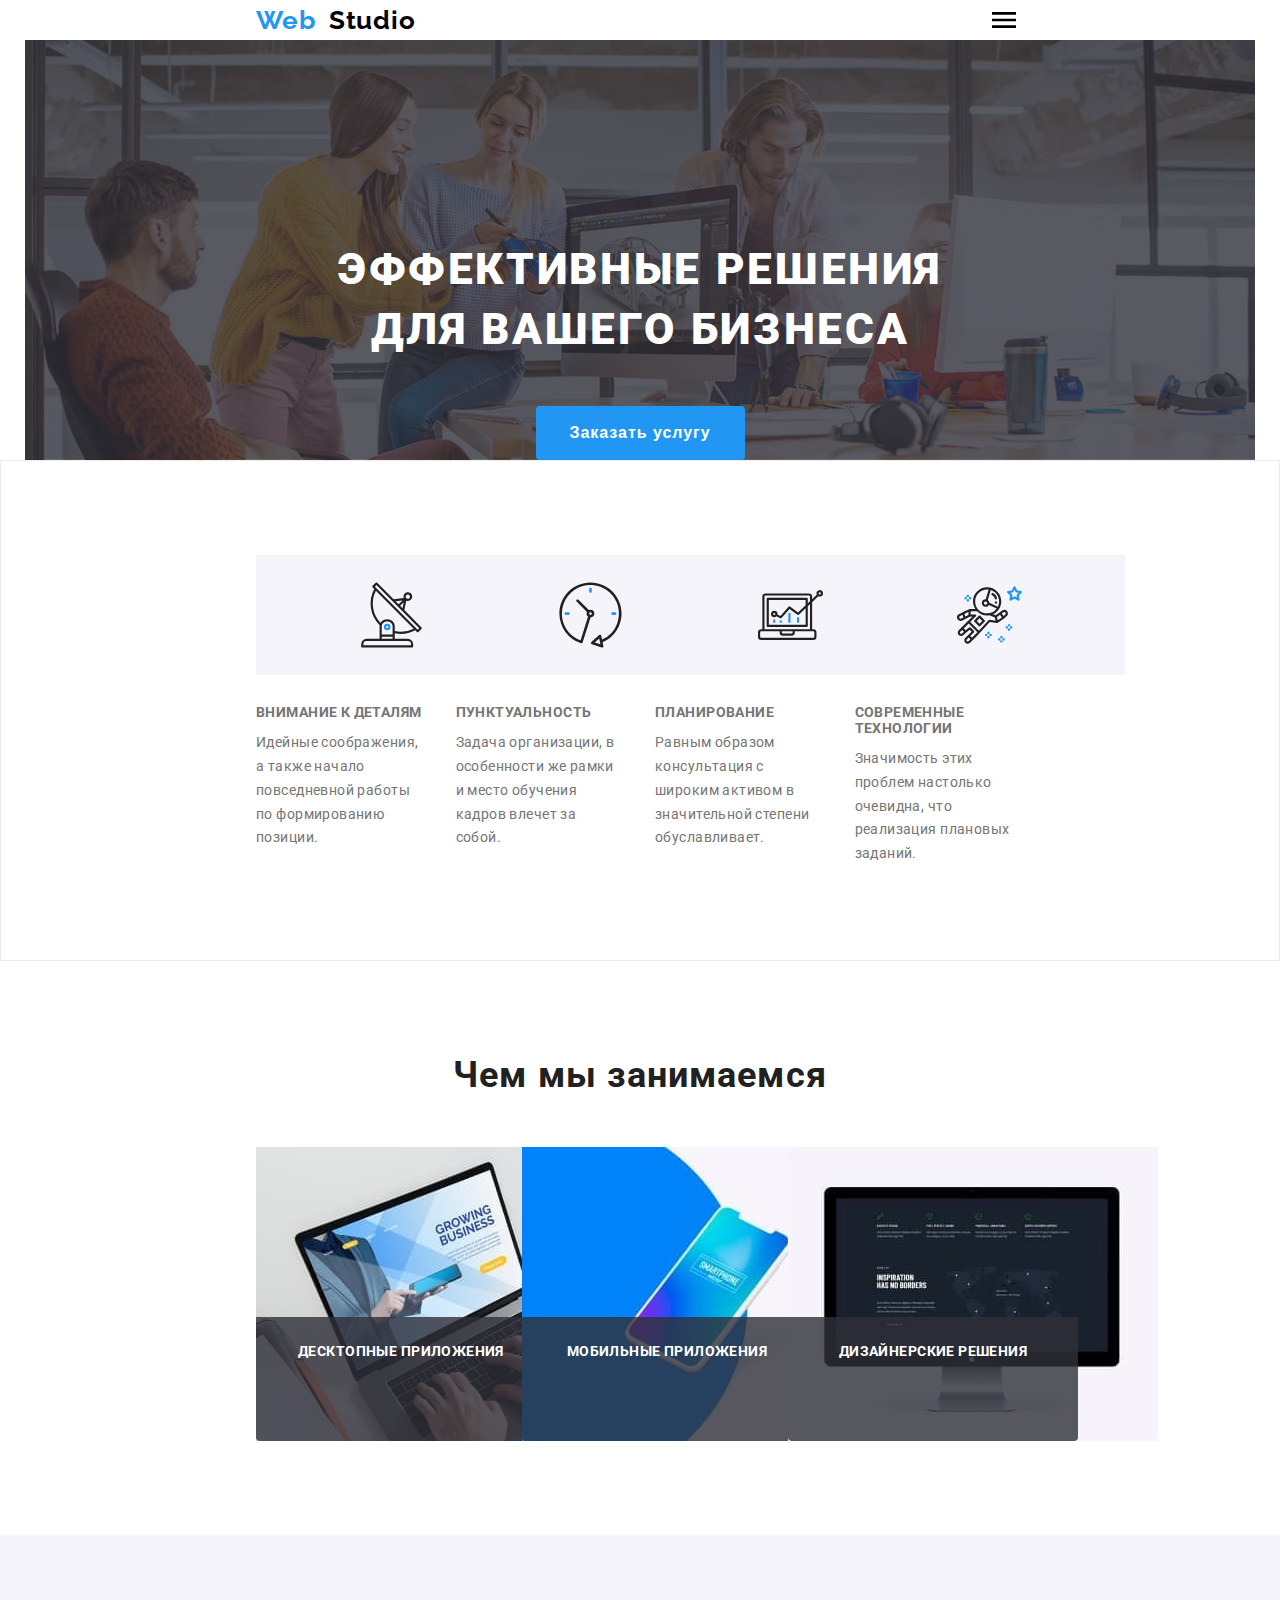
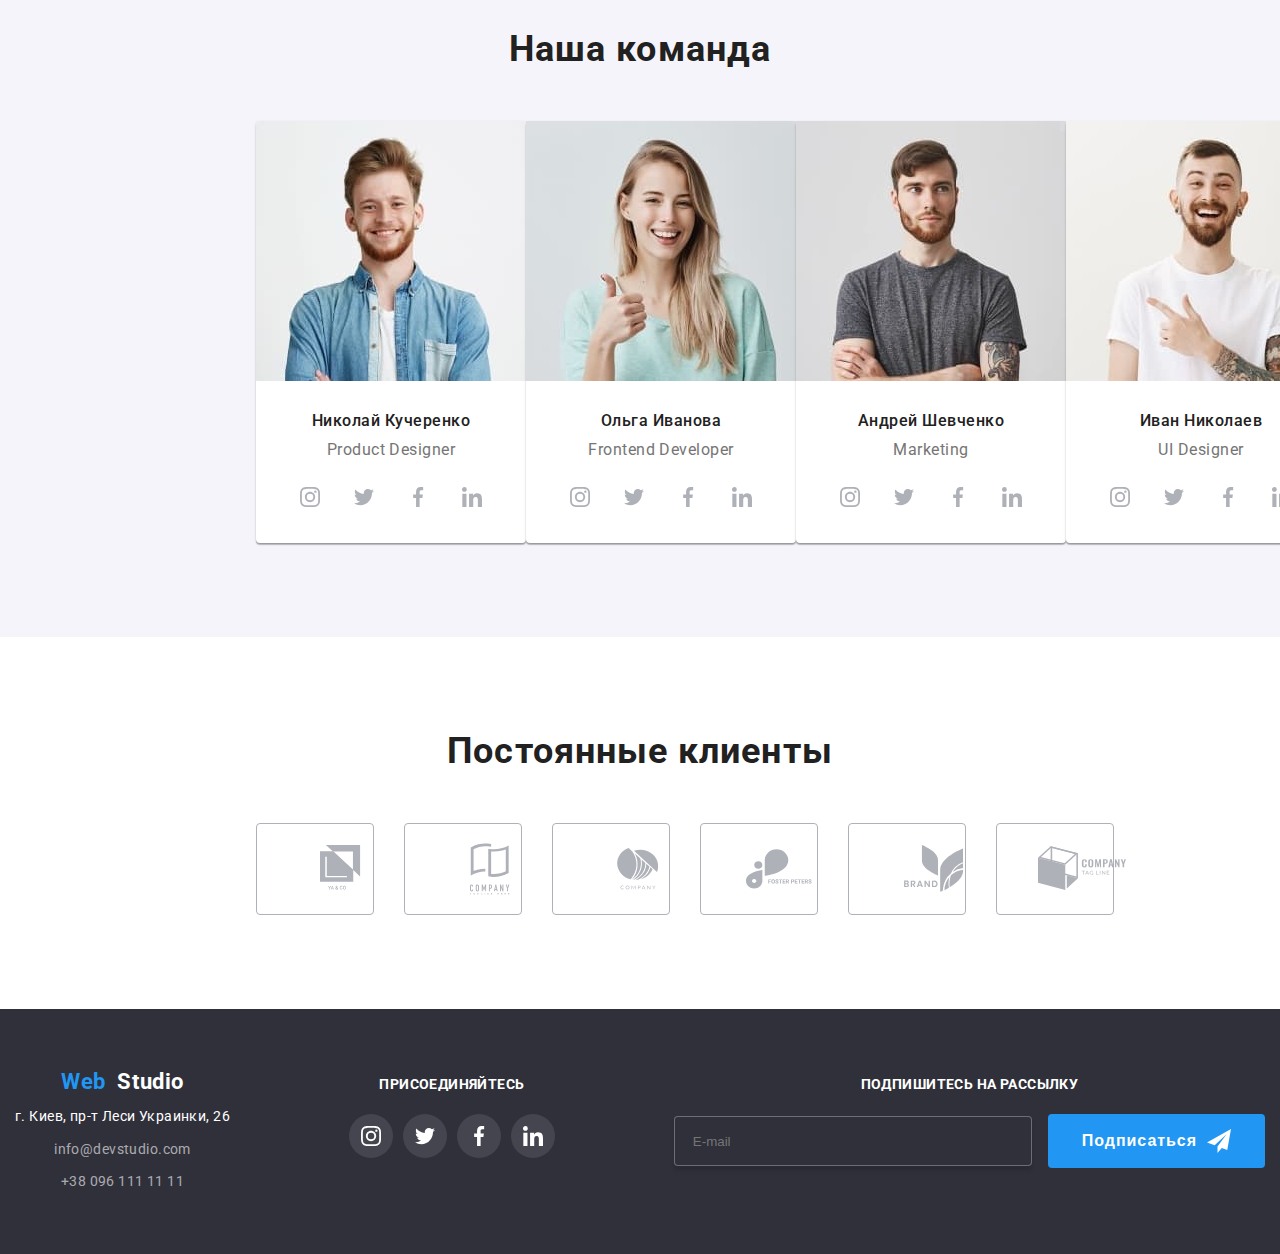
==== commit 4d75b2b6: "Добавляет мобильный адаптив" ====
--- a/index.html
+++ b/index.html
@@ -195,7 +195,7 @@
         <div class="container">
           <h2>Наша команда</h2>
           <ul class="list">
-            <!-- John Smith -->
+            <!-- Николай Кучеренко -->
             <li class="item cards">
               <img
                 src="./img/team-card-1.jpg"
@@ -203,7 +203,7 @@
                 width="270"
                 height="260"
               />
-              <h3 class="team-title">John Smith</h3>
+              <h3 class="team-title">Николай Кучеренко</h3>
               <p class="team-position">Product Designer</p>
               <ul class="list icon">
                 <li class="item social">
@@ -253,7 +253,7 @@
               </ul>
             </li>
 
-            <!-- Marta Stewart -->
+            <!-- Ольга Иванова -->
             <li class="item cards">
               <img
                 src="./img/team-card-2.jpg"
@@ -261,7 +261,7 @@
                 width="270"
                 height="260"
               />
-              <h3 class="team-title">Marta Stewart</h3>
+              <h3 class="team-title">Ольга Иванова</h3>
               <p class="team-position">Frontend Developer</p>
               <ul class="list icon">
                 <li class="item social">
@@ -311,7 +311,7 @@
               </ul>
             </li>
 
-            <!-- Robert Jakis -->
+            <!-- Андрей Шевченко -->
             <li class="item cards">
               <img
                 src="./img/team-card-3.jpg"
@@ -319,7 +319,7 @@
                 width="270"
                 height="260"
               />
-              <h3 class="team-title">Robert Jakis</h3>
+              <h3 class="team-title">Андрей Шевченко</h3>
               <p class="team-position">Marketing</p>
               <ul class="list icon">
                 <li class="item social">
@@ -369,7 +369,7 @@
               </ul>
             </li>
 
-            <!-- Martin Doe -->
+            <!-- Иван Николаев -->
             <li class="item cards">
               <img
                 src="./img/team-card-4.jpg"
@@ -377,7 +377,7 @@
                 width="270"
                 height="260"
               />
-              <h3 class="team-title">Martin Doe</h3>
+              <h3 class="team-title">Иван Николаев</h3>
               <p class="team-position">UI Designer</p>
               <ul class="list icon">
                 <li class="item social">
--- a/css/main.min.css
+++ b/css/main.min.css
@@ -1,2 +1,2 @@
-.page-header .list,.page-footer .list,.advantage .list,.doing .list{list-style:none;margin:0;padding:0}.page-header .link,.main .logo-head,.page-footer .link,.doing .link{text-decoration:none;cursor:pointer}.page-header.container,.page-footer .container,.advantage .container,.doing .container{margin-left:auto;margin-right:auto;padding-left:15px;padding-right:15px}.main{display:-webkit-box;display:-ms-flexbox;display:flex;-webkit-box-align:center;-ms-flex-align:center;align-items:center}body{margin:0;font-family:"Roboto",sans-serif;color:#757575}.page-header{position:relative;background-color:#fff}@media screen and (min-width: 480px){.page-header.container{width:480px}}@media screen and (min-width: 768px){.page-header.container{width:768px}}@media screen and (min-width: 1200px){.page-header.container{max-width:1200px}}.main{width:100%;-webkit-box-pack:justify;-ms-flex-pack:justify;justify-content:space-between}@media screen and (max-width: 480px){.main{padding-top:16px;padding-bottom:16px}}.main .logo-head{font-family:"Raleway",sans-serif;text-decoration:none}@media screen and (max-width: 767px){.main .logo-head{font-weight:700;font-size:24px;line-height:1.16;letter-spacing:.03em}}@media screen and (min-width: 768px){.main .logo-head{font-weight:700;font-size:26px;line-height:1.19;letter-spacing:.03em}}.logo-web{color:#2196f3}.logo-nav{color:#000000}.menu-button{display:-webkit-inline-box;display:-ms-inline-flexbox;display:inline-flex;margin:0;padding:0;border:none;background-color:transparent}.menu-button .icon-cross{display:none}.menu-button.is-open .icon-cross{display:block}.menu-button.is-open .icon-menu{display:none}.menu-container{display:none;position:absolute;top:100%;left:0;max-width:479px;width:100%;height:393px;padding-top:20px;background-color:#fff;-webkit-box-shadow:0px 1px 3px rgba(0,0,0,0.16),0px 2px 4px rgba(0,0,0,0.08),0px 4px 8px rgba(0,0,0,0.04);box-shadow:0px 1px 3px rgba(0,0,0,0.16),0px 2px 4px rgba(0,0,0,0.08),0px 4px 8px rgba(0,0,0,0.04);text-align:center}.menu-container.is-open{display:block}@media screen and (max-width: 479px){.main-nav{margin-bottom:60px}}.site-nav .link.current{color:#2196f3}.site-nav .link.current::after{opacity:1}.site-nav .link{position:relative;color:#212121;-webkit-transition:color 250ms cubic-bezier(0.4, 0, 0.2, 1);transition:color 250ms cubic-bezier(0.4, 0, 0.2, 1)}@media screen and (max-width: 479px){.site-nav .link{display:inline-block;padding-top:40px;padding-bottom:12px;font-weight:500;font-size:18px;line-height:1.16;letter-spacing:.02em}}.site-nav .link::after{position:absolute;content:'';left:0;bottom:0;display:block;width:100%;height:4px;background-color:#2196f3;border-radius:4px;opacity:0;-webkit-transition:opacity 250ms cubic-bezier(0.4, 0, 0.2, 1);transition:opacity 250ms cubic-bezier(0.4, 0, 0.2, 1)}.site-nav .link:hover{color:#2196f3;-webkit-transition:color 250ms cubic-bezier(0.4, 0, 0.2, 1);transition:color 250ms cubic-bezier(0.4, 0, 0.2, 1)}.site-nav .link:focus{color:#2196f3;-webkit-transition:color 250ms cubic-bezier(0.4, 0, 0.2, 1);transition:color 250ms cubic-bezier(0.4, 0, 0.2, 1)}.cont-nav .link{color:#757575;-webkit-transition:color 250ms cubic-bezier(0.4, 0, 0.2, 1);transition:color 250ms cubic-bezier(0.4, 0, 0.2, 1)}@media screen and (max-width: 479px){.cont-nav .link{display:inline-block}}@media screen and (max-width: 479px){.cont-nav .link{font-weight:500;font-size:18px;line-height:1.16;letter-spacing:.02em}}@media screen and (min-width: 480px){.cont-nav .link{font-weight:500;font-size:12px;line-height:1.16;letter-spacing:.02em}}.cont-nav .link:hover,.cont-nav .link:focus{color:#2196f3;-webkit-transition:color 250ms cubic-bezier(0.4, 0, 0.2, 1);transition:color 250ms cubic-bezier(0.4, 0, 0.2, 1)}@media screen and (max-width: 479px){.cont-nav .mail.link{margin-bottom:12px}}.cont-nav .mail-icon{width:16px;height:11px;margin-right:10px;fill:currentColor;cursor:pointer}.cont-nav .phone-icon{width:10px;height:15px;margin-right:10px;fill:currentColor;cursor:pointer}.page-footer{padding-top:60px;padding-bottom:60px;background-color:#2f303a;color:#fff;text-align:center}@media screen and (max-width: 479px){.page-footer .foot-child,.page-footer .foot-link{margin-bottom:60px}}.page-footer .link{color:rgba(255,255,255,0.6)}.page-footer b{display:inline-block;margin-bottom:21px;text-transform:uppercase;font-weight:700;font-size:14px;line-height:1.14;letter-spacing:.03em}@media screen and (min-width: 1200px){.page-footer .container.info{display:-webkit-box;display:-ms-flexbox;display:flex;-webkit-box-align:baseline;-ms-flex-align:baseline;align-items:baseline;-webkit-box-pack:justify;-ms-flex-pack:justify;justify-content:space-between}}.page-footer .address{font-weight:400;font-size:14px;line-height:1.71;letter-spacing:.03em}.page-footer .logo-foot{color:#fff}.page-footer .logo-foot.link{display:inline-block;margin-bottom:10px}@media screen and (max-width: 1199px){.page-footer .logo-foot{font-weight:700;font-size:24px;line-height:1.16;letter-spacing:.03em}}@media screen and (min-width: 1200px){.page-footer .logo-foot{font-weight:700;font-size:22px;line-height:1.18;letter-spacing:.03em}}.address.company{margin-bottom:9px;font-family:inherit;font-style:normal}.address .link{font-family:inherit;font-style:normal}@media screen and (min-width: 1200px){.address .link{font-weight:400;font-size:14px;line-height:1.71;letter-spacing:.03em}}.address .link.mail{display:inline-block;margin-bottom:9px}.address .link:hover,.address .link:focus{color:#2196f3;-webkit-transition:color 250ms cubic-bezier(0.4, 0, 0.2, 1);transition:color 250ms cubic-bezier(0.4, 0, 0.2, 1)}.page-footer .input{margin-right:12px}.input{padding:12px 18px;height:50px;border:1px solid rgba(255,255,255,0.3);-webkit-box-sizing:border-box;box-sizing:border-box;-webkit-box-shadow:0px 4px 4px rgba(0,0,0,0.15);box-shadow:0px 4px 4px rgba(0,0,0,0.15);border-radius:4px;color:#fff;background-color:#2f303a;outline:none}@media screen and (max-width: 479px){.input{width:450px}}@media screen and (max-width: 1199px){.input{display:-webkit-inline-box;display:-ms-inline-flexbox;display:inline-flex;-webkit-box-align:center;-ms-flex-align:center;align-items:center;width:463px;margin-bottom:20px}}@media screen and (min-width: 1200px){.input{width:358px}}.social .list{display:-webkit-box;display:-ms-flexbox;display:flex;-webkit-box-pack:center;-ms-flex-pack:center;justify-content:center}.social .link{display:-webkit-box;display:-ms-flexbox;display:flex;-webkit-box-align:center;-ms-flex-align:center;align-items:center;-webkit-box-pack:center;-ms-flex-pack:center;justify-content:center;width:44px;height:44px;color:#afb1b8;background-color:rgba(255,255,255,0.1);border-radius:50%;-webkit-transition:background-color 250ms cubic-bezier(0.4, 0, 0.2, 1);transition:background-color 250ms cubic-bezier(0.4, 0, 0.2, 1);-webkit-transition:color 250ms cubic-bezier(0.4, 0, 0.2, 1);transition:color 250ms cubic-bezier(0.4, 0, 0.2, 1)}.social .link:hover,.social .link:focus{color:#fff;background-color:#2196f3;-webkit-transition:background-color 250ms cubic-bezier(0.4, 0, 0.2, 1);transition:background-color 250ms cubic-bezier(0.4, 0, 0.2, 1);-webkit-transition:color 250ms cubic-bezier(0.4, 0, 0.2, 1);transition:color 250ms cubic-bezier(0.4, 0, 0.2, 1);-webkit-transform:scale3d(1.1, 1.1, 1.1);transform:scale3d(1.1, 1.1, 1.1)}.social-icon{fill:currentColor}.foot-link .social .item{margin-right:10px}.foot-link .social .item:nth-child(4n){margin-right:0}.foot-link .link{color:#fff}.foot-link .link:hover,.foot-link .link:focus{color:#fff;-webkit-transition:color 250ms cubic-bezier(0.4, 0, 0.2, 1);transition:color 250ms cubic-bezier(0.4, 0, 0.2, 1)}.button.primary{display:-webkit-inline-box;display:-ms-inline-flexbox;display:inline-flex;-webkit-box-align:center;-ms-flex-align:center;align-items:center;text-align:center;min-width:200px;min-height:50px;border-radius:4px;padding:10px 32px;cursor:pointer;color:#fff;background-color:#2196f3;text-decoration:none;font-weight:700;font-size:16px;line-height:1.87;letter-spacing:.06em;border-color:transparent}.button.primary::after{content:'';width:24px;height:24px;margin-left:10px;background-image:url("../img/icon/icon-send.svg");background-size:contain}.backdrop{background-color:rgba(0,0,0,0.2);-webkit-transition:250ms cubic-bezier(0.4, 0, 0.2, 1);transition:250ms cubic-bezier(0.4, 0, 0.2, 1)}@media screen and (max-width: 479px){.backdrop{padding:95px 16px;overflow-y:scroll}}@media screen and (min-width: 1200px){.backdrop{position:fixed;top:0;left:0;width:100%;height:100%}}.backdrop.is-hidden{opacity:0;pointer-events:none;-webkit-transition:250ms cubic-bezier(0.4, 0, 0.2, 1);transition:250ms cubic-bezier(0.4, 0, 0.2, 1)}.modal{position:absolute;top:50%;left:50%;-webkit-transform:translate(-50%, -50%);transform:translate(-50%, -50%);-webkit-box-shadow:0px 2px 1px rgba(0,0,0,0.2),0px 1px 1px rgba(0,0,0,0.14),0px 1px 3px rgba(0,0,0,0.12);box-shadow:0px 2px 1px rgba(0,0,0,0.2),0px 1px 1px rgba(0,0,0,0.14),0px 1px 3px rgba(0,0,0,0.12);border-radius:4px;background-color:#fff}@media screen and (min-width: 680px){.modal{min-width:450px;min-height:609px}}@media screen and (min-width: 1200px){.modal{min-width:528px;min-height:581px}}.modal .icon-button{position:absolute;right:8px;top:8px;width:30px;height:30px;border-radius:50%;border:1px solid rgba(0,0,0,0.1);background-color:#fff;cursor:pointer}.icon-button:hover .icon-button-close{fill:#2196f3}.icon-button-close{fill:black}.form{padding:40px}@media screen and (min-width: 680px){.form{width:450px;height:609px}}@media screen and (min-width: 1200px){.form{width:528px;height:581px}}.form-about{margin:0;padding:0;margin-bottom:30px;font-weight:700;font-size:20px;line-height:1.15;text-align:center;letter-spacing:0.03em;color:#212121}.form-field{position:relative;display:-webkit-box;display:-ms-flexbox;display:flex;-webkit-box-pack:center;-ms-flex-pack:center;justify-content:center;-webkit-box-align:center;-ms-flex-align:center;align-items:center;margin-bottom:28px}.form-input{width:100%;height:40px;padding:12px 8px 12px 42px;border:1px solid rgba(33,33,33,0.2);border-radius:4px;cursor:pointer}.form-text{position:absolute;top:25%;left:42px;font-weight:400;font-size:14px;line-height:1.71}.icon-form{position:absolute;top:85%;left:16px;-webkit-transform:translateY(-125%);transform:translateY(-125%);display:inline-block;color:black}.form-input:focus+.form-text{color:#2196f3;-webkit-transform:translate(-90%, -150%);transform:translate(-90%, -150%);-webkit-transition:250ms cubic-bezier(0.4, 0, 0.2, 1);transition:250ms cubic-bezier(0.4, 0, 0.2, 1)}.form-input:focus+.form-text.tel{-webkit-transform:translate(-50%, -150%);transform:translate(-50%, -150%)}.form-input:focus+.form-text.mail{-webkit-transform:translate(-60%, -150%);transform:translate(-60%, -150%)}.form-input:not(:placeholder-shown)+.form-text{-webkit-transform:translate(-90%, -150%);transform:translate(-90%, -150%)}.form-input:not(:placeholder-shown)+.form-text.tel{-webkit-transform:translate(-50%, -150%);transform:translate(-50%, -150%)}.form-input:not(:placeholder-shown)+.form-text.mail{-webkit-transform:translate(-60%, -150%);transform:translate(-60%, -150%)}.form-input:focus-within ~ .icon-form{fill:#2196f3}.form-input:focus{border-color:#2196f3;outline:none}.form-field.comments{margin-bottom:20px}.form-input.comments{height:120px;padding-left:16px;resize:none}.form-text.comments{top:12px;left:16px}.form-input:focus+.form-text.comments{-webkit-transform:translateY(-150%);transform:translateY(-150%)}.form-input:not(:placeholder-shown)+.form-text.comments{-webkit-transform:translateY(-150%);transform:translateY(-150%)}.consent{display:-webkit-box;display:-ms-flexbox;display:flex;-webkit-box-pack:center;-ms-flex-pack:center;justify-content:center;-webkit-box-align:center;-ms-flex-align:center;align-items:center;margin-bottom:30px;cursor:pointer}.check-input{position:absolute;width:1px;height:1px;margin:-1px;border:0;padding:0;clip:rect(0 0 0 0);overflow:hidden}.checkbox{width:15px;height:16px;margin:0;margin-right:5px;background-image:url("../img/icon/nocheck.svg");background-size:contain;background-repeat:no-repeat}.check-input:checked+.checkbox,.check-input:checked:focus+.checkbox{background-image:url("../img/icon/check.svg");background-size:contain;background-color:#2196f3;border-radius:4px}.text.consent{margin:0;padding:0;left:36px;font-weight:400;font-size:14px;line-height:1.71;letter-spacing:0.03em}.text-link{font-weight:400;font-size:14px;line-height:1.71;color:#2196f3}.button-submit{display:block;margin-right:auto;margin-left:auto;min-width:200px;min-height:50px;border-radius:4px;padding:10px 32px;text-decoration:none;border-color:transparent;font-weight:700;font-size:16px;line-height:1.87;letter-spacing:0.06em;-webkit-box-shadow:0px 4px 4px rgba(0,0,0,0.15);box-shadow:0px 4px 4px rgba(0,0,0,0.15);background-color:#2196f3;color:#fff;cursor:pointer}@media screen and (max-width: 1199px){.section{padding-top:60px;padding-bottom:60px}}@media screen and (min-width: 1200px){.section{padding-top:94px;padding-bottom:94px}}.section.hero{padding-top:0;padding-bottom:0}.hero{text-align:center}.hero>.overley{height:auto;max-width:1230px;margin-left:auto;margin-right:auto;background-color:#757575;background-image:-webkit-gradient(linear, left top, right top, from(rgba(47,48,58,0.8)), to(rgba(47,48,58,0.8))),url("../img/hero/hero-img.jpg");background-image:linear-gradient(to right, rgba(47,48,58,0.8), rgba(47,48,58,0.8)),url("../img/hero/hero-img.jpg");background-repeat:no-repeat;background-position:center;background-size:cover}.hero .hero-title{margin-top:0;margin-bottom:46px;padding-top:200px;color:#fff;text-transform:uppercase;font-weight:900;font-size:44px;line-height:1.36;letter-spacing:.06em}.hero .button{min-width:200px;padding:10px 32px;text-align:center;text-decoration:none;font-weight:700;font-size:16px;line-height:1.88;letter-spacing:.06em;color:#fff;background-color:#2196f3;border-radius:4px;border-color:transparent;cursor:pointer}@media screen and (min-width: 1200px){.section.advantage{border:1px solid #ececec}}.visually-hidden{position:absolute !important;clip:rect(1px 1px 1px 1px);clip:rect(1px, 1px, 1px, 1px);padding:0 !important;border:0 !important;height:1px !important;width:1px !important;overflow:hidden}@media screen and (min-width: 480px){.advantage .container{width:480px}}@media screen and (min-width: 768px){.advantage .container{width:768px}}@media screen and (min-width: 1200px){.advantage .container{max-width:1200px}}@media screen and (min-width: 1200px){.advantage .list{display:-webkit-box;display:-ms-flexbox;display:flex}}@media screen and (max-width: 479px){.advantage .item{width:100%}}@media screen and (min-width: 1200px){.advantage .item{margin-right:30px;width:calc((100% - 90px) / 4)}.advantage .item:nth-child(4n){margin-right:0;margin-bottom:0}}.advantage .background-icon{display:-webkit-box;display:-ms-flexbox;display:flex;-webkit-box-align:center;-ms-flex-align:center;align-items:center;-webkit-box-pack:center;-ms-flex-pack:center;justify-content:center;margin-bottom:30px;background-color:#f5f4fa}@media screen and (max-width: 479px){.advantage .background-icon{width:450px;height:120px}}@media screen and (min-width: 480px){.advantage .background-icon{width:270px;height:120px}}.advantage .text{padding:0}.antenna-icon{width:65px;height:70px;-webkit-box-align:center;-ms-flex-align:center;align-items:center}.section h2{margin-top:0;margin-bottom:50px;text-align:center;font-weight:700;font-size:36px;line-height:1.16;letter-spacing:.03em;color:#212121}.advantage-title{margin-top:0;margin-bottom:10px;font-weight:700;font-size:14px;line-height:1.14;letter-spacing:.03em;text-transform:uppercase;color:var(--title-text-color)}@media screen and (max-width: 479px){.advantage-title{text-align:center}}.advantage p{margin-top:0;font-weight:400;font-size:14px;line-height:1.71;letter-spacing:.03em}@media screen and (max-width: 479px){.advantage p:not(:last-child){margin-bottom:30px}}@media screen and (min-width: 1200px){.advantage p{margin-bottom:0}}@media screen and (max-width: 1199px){.section.doing{display:none}}@media screen and (min-width: 480px){.doing .container{width:480px}}@media screen and (min-width: 768px){.doing .container{width:768px}}@media screen and (min-width: 1200px){.doing .container{max-width:1200px}}.doing .list{display:-webkit-box;display:-ms-flexbox;display:flex}.doing .item{position:relative;margin-right:30px;width:calc((100% - 60px) / 3);text-align:center}.doing .itemitem:nth-child(3n){margin-right:0;margin-bottom:0}.doing img{display:block}.doing .doing-text{position:absolute;width:100%;height:70px;bottom:0;margin:0;padding:27px;background:rgba(47,48,58,0.8);border-radius:0px 0px 4px 4px;font-weight:700;font-size:14px;line-height:1.14;letter-spacing:.03em;text-align:center;text-transform:uppercase;color:#fff}
+.page-header .list,.page-footer .list,.advantage .list,.doing .list,.team .list,.customer .list{list-style:none;margin:0;padding:0}.page-header .link,.main .logo-head,.page-footer .link,.doing .link,.team .link{text-decoration:none;cursor:pointer}.page-header.container,.page-footer .container,.advantage .container,.doing .container,.team .container,.customer .container{margin-left:auto;margin-right:auto;padding-left:15px;padding-right:15px}.main{display:-webkit-box;display:-ms-flexbox;display:flex;-webkit-box-align:center;-ms-flex-align:center;align-items:center}body{margin:0;font-family:"Roboto",sans-serif;color:#757575}.page-header{position:relative;background-color:#fff}@media screen and (min-width: 480px){.page-header.container{width:480px}}@media screen and (min-width: 768px){.page-header.container{width:768px}}@media screen and (min-width: 1200px){.page-header.container{max-width:1200px}}.main{width:100%;-webkit-box-pack:justify;-ms-flex-pack:justify;justify-content:space-between}@media screen and (max-width: 480px){.main{padding-top:16px;padding-bottom:16px}}.main .logo-head{font-family:"Raleway",sans-serif;text-decoration:none}@media screen and (max-width: 767px){.main .logo-head{font-weight:700;font-size:24px;line-height:1.16;letter-spacing:.03em}}@media screen and (min-width: 768px){.main .logo-head{font-weight:700;font-size:26px;line-height:1.19;letter-spacing:.03em}}.logo-web{color:#2196f3}.logo-nav{color:#000000}.menu-button{display:-webkit-inline-box;display:-ms-inline-flexbox;display:inline-flex;margin:0;padding:0;border:none;background-color:transparent}.menu-button .icon-cross{display:none}.menu-button.is-open .icon-cross{display:block}.menu-button.is-open .icon-menu{display:none}.menu-container{display:none;position:absolute;top:100%;left:0;max-width:479px;width:100%;height:393px;padding-top:20px;background-color:#fff;-webkit-box-shadow:0px 1px 3px rgba(0,0,0,0.16),0px 2px 4px rgba(0,0,0,0.08),0px 4px 8px rgba(0,0,0,0.04);box-shadow:0px 1px 3px rgba(0,0,0,0.16),0px 2px 4px rgba(0,0,0,0.08),0px 4px 8px rgba(0,0,0,0.04);text-align:center}.menu-container.is-open{display:block}@media screen and (max-width: 479px){.main-nav{margin-bottom:60px}}.site-nav .link.current{color:#2196f3}.site-nav .link.current::after{opacity:1}.site-nav .link{position:relative;color:#212121;-webkit-transition:color 250ms cubic-bezier(0.4, 0, 0.2, 1);transition:color 250ms cubic-bezier(0.4, 0, 0.2, 1)}@media screen and (max-width: 479px){.site-nav .link{display:inline-block;padding-top:40px;padding-bottom:12px;font-weight:500;font-size:18px;line-height:1.16;letter-spacing:.02em}}.site-nav .link::after{position:absolute;content:'';left:0;bottom:0;display:block;width:100%;height:4px;background-color:#2196f3;border-radius:4px;opacity:0;-webkit-transition:opacity 250ms cubic-bezier(0.4, 0, 0.2, 1);transition:opacity 250ms cubic-bezier(0.4, 0, 0.2, 1)}.site-nav .link:hover{color:#2196f3;-webkit-transition:color 250ms cubic-bezier(0.4, 0, 0.2, 1);transition:color 250ms cubic-bezier(0.4, 0, 0.2, 1)}.site-nav .link:focus{color:#2196f3;-webkit-transition:color 250ms cubic-bezier(0.4, 0, 0.2, 1);transition:color 250ms cubic-bezier(0.4, 0, 0.2, 1)}.cont-nav .link{color:#757575;-webkit-transition:color 250ms cubic-bezier(0.4, 0, 0.2, 1);transition:color 250ms cubic-bezier(0.4, 0, 0.2, 1)}@media screen and (max-width: 479px){.cont-nav .link{display:inline-block}}@media screen and (max-width: 479px){.cont-nav .link{font-weight:500;font-size:18px;line-height:1.16;letter-spacing:.02em}}@media screen and (min-width: 480px){.cont-nav .link{font-weight:500;font-size:12px;line-height:1.16;letter-spacing:.02em}}.cont-nav .link:hover,.cont-nav .link:focus{color:#2196f3;-webkit-transition:color 250ms cubic-bezier(0.4, 0, 0.2, 1);transition:color 250ms cubic-bezier(0.4, 0, 0.2, 1)}@media screen and (max-width: 479px){.cont-nav .mail.link{margin-bottom:12px}}.cont-nav .mail-icon{width:16px;height:11px;margin-right:10px;fill:currentColor;cursor:pointer}.cont-nav .phone-icon{width:10px;height:15px;margin-right:10px;fill:currentColor;cursor:pointer}.page-footer{padding-top:60px;padding-bottom:60px;background-color:#2f303a;color:#fff;text-align:center}@media screen and (max-width: 479px){.page-footer .foot-child,.page-footer .foot-link{margin-bottom:60px}}.page-footer .link{color:rgba(255,255,255,0.6)}.page-footer b{display:inline-block;margin-bottom:21px;text-transform:uppercase;font-weight:700;font-size:14px;line-height:1.14;letter-spacing:.03em}@media screen and (min-width: 1200px){.page-footer .container.info{display:-webkit-box;display:-ms-flexbox;display:flex;-webkit-box-align:baseline;-ms-flex-align:baseline;align-items:baseline;-webkit-box-pack:justify;-ms-flex-pack:justify;justify-content:space-between}}.page-footer .address{font-weight:400;font-size:14px;line-height:1.71;letter-spacing:.03em}.page-footer .logo-foot{color:#fff}.page-footer .logo-foot.link{display:inline-block;margin-bottom:10px}@media screen and (max-width: 1199px){.page-footer .logo-foot{font-weight:700;font-size:24px;line-height:1.16;letter-spacing:.03em}}@media screen and (min-width: 1200px){.page-footer .logo-foot{font-weight:700;font-size:22px;line-height:1.18;letter-spacing:.03em}}.address.company{margin-bottom:9px;font-family:inherit;font-style:normal}.address .link{font-family:inherit;font-style:normal}@media screen and (min-width: 1200px){.address .link{font-weight:400;font-size:14px;line-height:1.71;letter-spacing:.03em}}.address .link.mail{display:inline-block;margin-bottom:9px}.address .link:hover,.address .link:focus{color:#2196f3;-webkit-transition:color 250ms cubic-bezier(0.4, 0, 0.2, 1);transition:color 250ms cubic-bezier(0.4, 0, 0.2, 1)}.page-footer .input{margin-right:12px}.input{padding:12px 18px;height:50px;border:1px solid rgba(255,255,255,0.3);-webkit-box-sizing:border-box;box-sizing:border-box;-webkit-box-shadow:0px 4px 4px rgba(0,0,0,0.15);box-shadow:0px 4px 4px rgba(0,0,0,0.15);border-radius:4px;color:#fff;background-color:#2f303a;outline:none}@media screen and (max-width: 479px){.input{width:450px}}@media screen and (max-width: 1199px){.input{display:-webkit-inline-box;display:-ms-inline-flexbox;display:inline-flex;-webkit-box-align:center;-ms-flex-align:center;align-items:center;width:463px;margin-bottom:20px}}@media screen and (min-width: 1200px){.input{width:358px}}.social .list{display:-webkit-box;display:-ms-flexbox;display:flex;-webkit-box-pack:center;-ms-flex-pack:center;justify-content:center}.social .link{display:-webkit-box;display:-ms-flexbox;display:flex;-webkit-box-align:center;-ms-flex-align:center;align-items:center;-webkit-box-pack:center;-ms-flex-pack:center;justify-content:center;width:44px;height:44px;color:#afb1b8;background-color:rgba(255,255,255,0.1);border-radius:50%;-webkit-transition:background-color 250ms cubic-bezier(0.4, 0, 0.2, 1);transition:background-color 250ms cubic-bezier(0.4, 0, 0.2, 1);-webkit-transition:color 250ms cubic-bezier(0.4, 0, 0.2, 1);transition:color 250ms cubic-bezier(0.4, 0, 0.2, 1)}.social .link:hover,.social .link:focus{color:#fff;background-color:#2196f3;-webkit-transition:background-color 250ms cubic-bezier(0.4, 0, 0.2, 1);transition:background-color 250ms cubic-bezier(0.4, 0, 0.2, 1);-webkit-transition:color 250ms cubic-bezier(0.4, 0, 0.2, 1);transition:color 250ms cubic-bezier(0.4, 0, 0.2, 1);-webkit-transform:scale3d(1.1, 1.1, 1.1);transform:scale3d(1.1, 1.1, 1.1)}.social-icon{fill:currentColor}.foot-link .social .item{margin-right:10px}.foot-link .social .item:nth-child(4n){margin-right:0}.foot-link .link{color:#fff}.foot-link .link:hover,.foot-link .link:focus{color:#fff;-webkit-transition:color 250ms cubic-bezier(0.4, 0, 0.2, 1);transition:color 250ms cubic-bezier(0.4, 0, 0.2, 1)}.button.primary{display:-webkit-inline-box;display:-ms-inline-flexbox;display:inline-flex;-webkit-box-align:center;-ms-flex-align:center;align-items:center;text-align:center;min-width:200px;min-height:50px;border-radius:4px;padding:10px 32px;cursor:pointer;color:#fff;background-color:#2196f3;text-decoration:none;font-weight:700;font-size:16px;line-height:1.87;letter-spacing:.06em;border-color:transparent}.button.primary::after{content:'';width:24px;height:24px;margin-left:10px;background-image:url("../img/icon/icon-send.svg");background-size:contain}.backdrop{background-color:rgba(0,0,0,0.2);-webkit-transition:250ms cubic-bezier(0.4, 0, 0.2, 1);transition:250ms cubic-bezier(0.4, 0, 0.2, 1)}@media screen and (max-width: 479px){.backdrop{padding:95px 16px;overflow-y:scroll}}@media screen and (min-width: 1200px){.backdrop{position:fixed;top:0;left:0;width:100%;height:100%}}.backdrop.is-hidden{opacity:0;pointer-events:none;-webkit-transition:250ms cubic-bezier(0.4, 0, 0.2, 1);transition:250ms cubic-bezier(0.4, 0, 0.2, 1)}.modal{position:absolute;top:50%;left:50%;-webkit-transform:translate(-50%, -50%);transform:translate(-50%, -50%);-webkit-box-shadow:0px 2px 1px rgba(0,0,0,0.2),0px 1px 1px rgba(0,0,0,0.14),0px 1px 3px rgba(0,0,0,0.12);box-shadow:0px 2px 1px rgba(0,0,0,0.2),0px 1px 1px rgba(0,0,0,0.14),0px 1px 3px rgba(0,0,0,0.12);border-radius:4px;background-color:#fff}@media screen and (min-width: 680px){.modal{min-width:450px;min-height:609px}}@media screen and (min-width: 1200px){.modal{min-width:528px;min-height:581px}}.modal .icon-button{position:absolute;right:8px;top:8px;width:30px;height:30px;border-radius:50%;border:1px solid rgba(0,0,0,0.1);background-color:#fff;cursor:pointer}.icon-button:hover .icon-button-close{fill:#2196f3}.icon-button-close{fill:black}.form{padding:40px}@media screen and (min-width: 680px){.form{width:450px;height:609px}}@media screen and (min-width: 1200px){.form{width:528px;height:581px}}.form-about{margin:0;padding:0;margin-bottom:30px;font-weight:700;font-size:20px;line-height:1.15;text-align:center;letter-spacing:0.03em;color:#212121}.form-field{position:relative;display:-webkit-box;display:-ms-flexbox;display:flex;-webkit-box-pack:center;-ms-flex-pack:center;justify-content:center;-webkit-box-align:center;-ms-flex-align:center;align-items:center;margin-bottom:28px}.form-input{width:100%;height:40px;padding:12px 8px 12px 42px;border:1px solid rgba(33,33,33,0.2);border-radius:4px;cursor:pointer}.form-text{position:absolute;top:25%;left:42px;font-weight:400;font-size:14px;line-height:1.71}.icon-form{position:absolute;top:85%;left:16px;-webkit-transform:translateY(-125%);transform:translateY(-125%);display:inline-block;color:black}.form-input:focus+.form-text{color:#2196f3;-webkit-transform:translate(-90%, -150%);transform:translate(-90%, -150%);-webkit-transition:250ms cubic-bezier(0.4, 0, 0.2, 1);transition:250ms cubic-bezier(0.4, 0, 0.2, 1)}.form-input:focus+.form-text.tel{-webkit-transform:translate(-50%, -150%);transform:translate(-50%, -150%)}.form-input:focus+.form-text.mail{-webkit-transform:translate(-60%, -150%);transform:translate(-60%, -150%)}.form-input:not(:placeholder-shown)+.form-text{-webkit-transform:translate(-90%, -150%);transform:translate(-90%, -150%)}.form-input:not(:placeholder-shown)+.form-text.tel{-webkit-transform:translate(-50%, -150%);transform:translate(-50%, -150%)}.form-input:not(:placeholder-shown)+.form-text.mail{-webkit-transform:translate(-60%, -150%);transform:translate(-60%, -150%)}.form-input:focus-within ~ .icon-form{fill:#2196f3}.form-input:focus{border-color:#2196f3;outline:none}.form-field.comments{margin-bottom:20px}.form-input.comments{height:120px;padding-left:16px;resize:none}.form-text.comments{top:12px;left:16px}.form-input:focus+.form-text.comments{-webkit-transform:translateY(-150%);transform:translateY(-150%)}.form-input:not(:placeholder-shown)+.form-text.comments{-webkit-transform:translateY(-150%);transform:translateY(-150%)}.consent{display:-webkit-box;display:-ms-flexbox;display:flex;-webkit-box-pack:center;-ms-flex-pack:center;justify-content:center;-webkit-box-align:center;-ms-flex-align:center;align-items:center;margin-bottom:30px;cursor:pointer}.check-input{position:absolute;width:1px;height:1px;margin:-1px;border:0;padding:0;clip:rect(0 0 0 0);overflow:hidden}.checkbox{width:15px;height:16px;margin:0;margin-right:5px;background-image:url("../img/icon/nocheck.svg");background-size:contain;background-repeat:no-repeat}.check-input:checked+.checkbox,.check-input:checked:focus+.checkbox{background-image:url("../img/icon/check.svg");background-size:contain;background-color:#2196f3;border-radius:4px}.text.consent{margin:0;padding:0;left:36px;font-weight:400;font-size:14px;line-height:1.71;letter-spacing:0.03em}.text-link{font-weight:400;font-size:14px;line-height:1.71;color:#2196f3}.button-submit{display:block;margin-right:auto;margin-left:auto;min-width:200px;min-height:50px;border-radius:4px;padding:10px 32px;text-decoration:none;border-color:transparent;font-weight:700;font-size:16px;line-height:1.87;letter-spacing:0.06em;-webkit-box-shadow:0px 4px 4px rgba(0,0,0,0.15);box-shadow:0px 4px 4px rgba(0,0,0,0.15);background-color:#2196f3;color:#fff;cursor:pointer}@media screen and (max-width: 1199px){.section{padding-top:60px;padding-bottom:60px}}@media screen and (min-width: 1200px){.section{padding-top:94px;padding-bottom:94px}}.section.hero{padding-top:0;padding-bottom:0}.hero{text-align:center}.hero>.overley{height:auto;max-width:1230px;margin-left:auto;margin-right:auto;background-color:#757575;background-image:-webkit-gradient(linear, left top, right top, from(rgba(47,48,58,0.8)), to(rgba(47,48,58,0.8))),url("../img/hero/hero-img.jpg");background-image:linear-gradient(to right, rgba(47,48,58,0.8), rgba(47,48,58,0.8)),url("../img/hero/hero-img.jpg");background-repeat:no-repeat;background-position:center;background-size:cover}.hero .hero-title{margin-top:0;margin-bottom:46px;padding-top:200px;color:#fff;text-transform:uppercase;font-weight:900;font-size:44px;line-height:1.36;letter-spacing:.06em}.hero .button{min-width:200px;padding:10px 32px;text-align:center;text-decoration:none;font-weight:700;font-size:16px;line-height:1.88;letter-spacing:.06em;color:#fff;background-color:#2196f3;border-radius:4px;border-color:transparent;cursor:pointer}@media screen and (min-width: 1200px){.section.advantage{border:1px solid #ececec}}.visually-hidden{position:absolute !important;clip:rect(1px 1px 1px 1px);clip:rect(1px, 1px, 1px, 1px);padding:0 !important;border:0 !important;height:1px !important;width:1px !important;overflow:hidden}@media screen and (min-width: 480px){.advantage .container{width:480px}}@media screen and (min-width: 768px){.advantage .container{width:768px}}@media screen and (min-width: 1200px){.advantage .container{max-width:1200px}}@media screen and (min-width: 1200px){.advantage .list{display:-webkit-box;display:-ms-flexbox;display:flex}}@media screen and (max-width: 479px){.advantage .item{width:100%}}@media screen and (min-width: 1200px){.advantage .item{margin-right:30px;width:calc((100% - 90px) / 4)}.advantage .item:nth-child(4n){margin-right:0;margin-bottom:0}}.advantage .background-icon{display:-webkit-box;display:-ms-flexbox;display:flex;-webkit-box-align:center;-ms-flex-align:center;align-items:center;-webkit-box-pack:center;-ms-flex-pack:center;justify-content:center;margin-bottom:30px;background-color:#f5f4fa}@media screen and (max-width: 479px){.advantage .background-icon{width:450px;height:120px}}@media screen and (min-width: 480px){.advantage .background-icon{width:270px;height:120px}}.advantage .text{padding:0}.antenna-icon{width:65px;height:70px;-webkit-box-align:center;-ms-flex-align:center;align-items:center}.section h2{margin-top:0;margin-bottom:50px;text-align:center;font-weight:700;font-size:36px;line-height:1.16;letter-spacing:.03em;color:#212121}.advantage-title{margin-top:0;margin-bottom:10px;font-weight:700;font-size:14px;line-height:1.14;letter-spacing:.03em;text-transform:uppercase;color:var(--title-text-color)}@media screen and (max-width: 479px){.advantage-title{text-align:center}}.advantage p{margin-top:0;font-weight:400;font-size:14px;line-height:1.71;letter-spacing:.03em}@media screen and (max-width: 479px){.advantage p:not(:last-child){margin-bottom:30px}}@media screen and (min-width: 1200px){.advantage p{margin-bottom:0}}@media screen and (max-width: 1199px){.section.doing{display:none}}@media screen and (min-width: 480px){.doing .container{width:480px}}@media screen and (min-width: 768px){.doing .container{width:768px}}@media screen and (min-width: 1200px){.doing .container{max-width:1200px}}.doing .list{display:-webkit-box;display:-ms-flexbox;display:flex}.doing .item{position:relative;margin-right:30px;width:calc((100% - 60px) / 3);text-align:center}.doing .itemitem:nth-child(3n){margin-right:0;margin-bottom:0}.doing img{display:block}.doing .doing-text{position:absolute;width:100%;height:70px;bottom:0;margin:0;padding:27px;background:rgba(47,48,58,0.8);border-radius:0px 0px 4px 4px;font-weight:700;font-size:14px;line-height:1.14;letter-spacing:.03em;text-align:center;text-transform:uppercase;color:#fff}.section.team{background-color:#f5f4fa}@media screen and (min-width: 480px){.team .container{width:480px}}@media screen and (min-width: 768px){.team .container{width:768px}}@media screen and (min-width: 1200px){.team .container{max-width:1200px}}.team .link{color:#afb1b8}.team .section.team{background-color:#f5f4fa}@media screen and (min-width: 1200px){.team .list{display:-webkit-box;display:-ms-flexbox;display:flex;-webkit-box-pack:justify;-ms-flex-pack:justify;justify-content:space-between}}.team img{display:block;margin-bottom:30px}@media screen and (max-width: 479px){.team img{width:100%;height:320px}}.team .item.cards{background-color:#fff;border-radius:4px;-webkit-box-shadow:0px 2px 1px rgba(0,0,0,0.2),0px 1px 1px rgba(0,0,0,0.14),0px 1px 3px rgba(0,0,0,0.12);box-shadow:0px 2px 1px rgba(0,0,0,0.2),0px 1px 1px rgba(0,0,0,0.14),0px 1px 3px rgba(0,0,0,0.12)}@media screen and (max-width: 479px){.team .item.cards{padding-bottom:24px}.team .item.cards:not(:last-child){margin-bottom:30px}}.team .team-title{margin-top:0;margin-bottom:10px;font-weight:500;font-size:16px;line-height:1.19;letter-spacing:0.03em;color:#212121;text-align:center}.team .team-position{margin:0;margin-bottom:16px;font-weight:400;font-size:16px;line-height:1.19;letter-spacing:0.03em;text-align:center;color:#757575}.team .list.icon{display:-webkit-box;display:-ms-flexbox;display:flex;-webkit-box-pack:center;-ms-flex-pack:center;justify-content:center}@media screen and (min-width: 1200px){.team .list.icon{margin-bottom:24px}}.team .item.social{margin-right:10px}.team .item.social:nth-child(4n){margin-right:0}.team .link{display:-webkit-box;display:-ms-flexbox;display:flex;-webkit-box-pack:center;-ms-flex-pack:center;justify-content:center;-webkit-box-align:center;-ms-flex-align:center;align-items:center;width:44px;height:44px;border-radius:50%}.team .social-icon{fill:currentColor}@media screen and (min-width: 480px){.customer .container{width:480px}}@media screen and (min-width: 768px){.customer .container{width:768px}}@media screen and (min-width: 1200px){.customer .container{max-width:1200px}}.customer .list{display:-webkit-box;display:-ms-flexbox;display:flex}@media screen and (max-width: 479px){.customer .list{-ms-flex-wrap:wrap;flex-wrap:wrap;margin:-15px}}@media screen{.customer .list{-webkit-box-pack:space-evenly;-ms-flex-pack:space-evenly;justify-content:space-evenly}}.customer .link{display:-webkit-box;display:-ms-flexbox;display:flex;-webkit-box-align:center;-ms-flex-align:center;align-items:center;-webkit-box-pack:center;-ms-flex-pack:center;justify-content:center;width:170px;height:90px;color:#afb1b8;-webkit-transition:color 250ms cubic-bezier(0.4, 0, 0.2, 1);transition:color 250ms cubic-bezier(0.4, 0, 0.2, 1);text-decoration:none;cursor:pointer}@media screen and (max-width: 479px){.customer .link{margin:auto}}.customer .link:hover,.customer .link:focus{color:#2196f3;-webkit-transition:color 250ms cubic-bezier(0.4, 0, 0.2, 1);transition:color 250ms cubic-bezier(0.4, 0, 0.2, 1)}.customer .item{border:1px solid #afb1b8;-webkit-box-sizing:border-box;box-sizing:border-box;border-radius:4px;-webkit-transition:border 250ms cubic-bezier(0.4, 0, 0.2, 1);transition:border 250ms cubic-bezier(0.4, 0, 0.2, 1)}@media screen and (max-width: 479px){.customer .item{width:calc((100% - 4 * 15px) / 2);margin:15px}}@media screen and (min-width: 1200px){.customer .item{margin-right:30px;width:calc((100% - 60px) / 6)}.customer .item:nth-child(6n){margin-right:0}}.customer .item:hover,.customer .item:focus{border:1px solid #2196f3;-webkit-transition:border 250ms cubic-bezier(0.4, 0, 0.2, 1);transition:border 250ms cubic-bezier(0.4, 0, 0.2, 1)}.customer .customer-icon{fill:currentColor;cursor:pointer}
 /*# sourceMappingURL=main.min.css.map */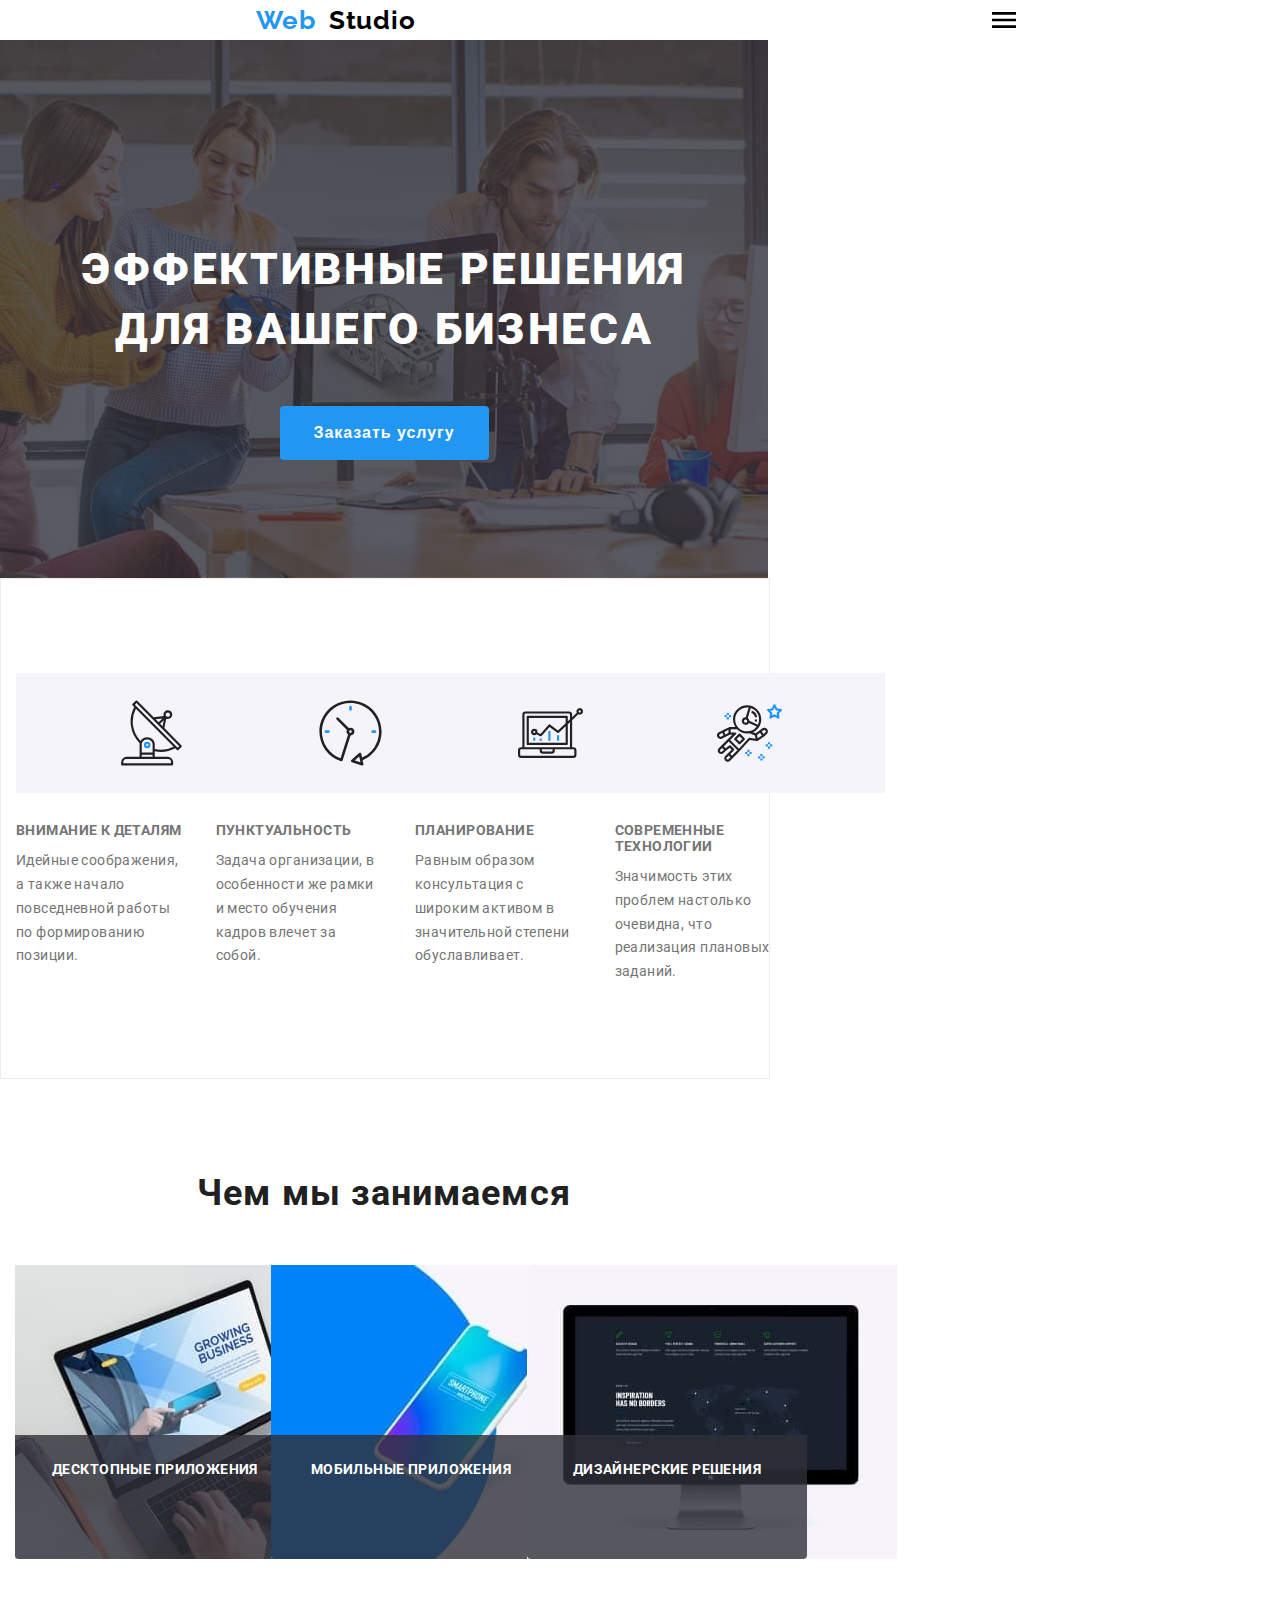
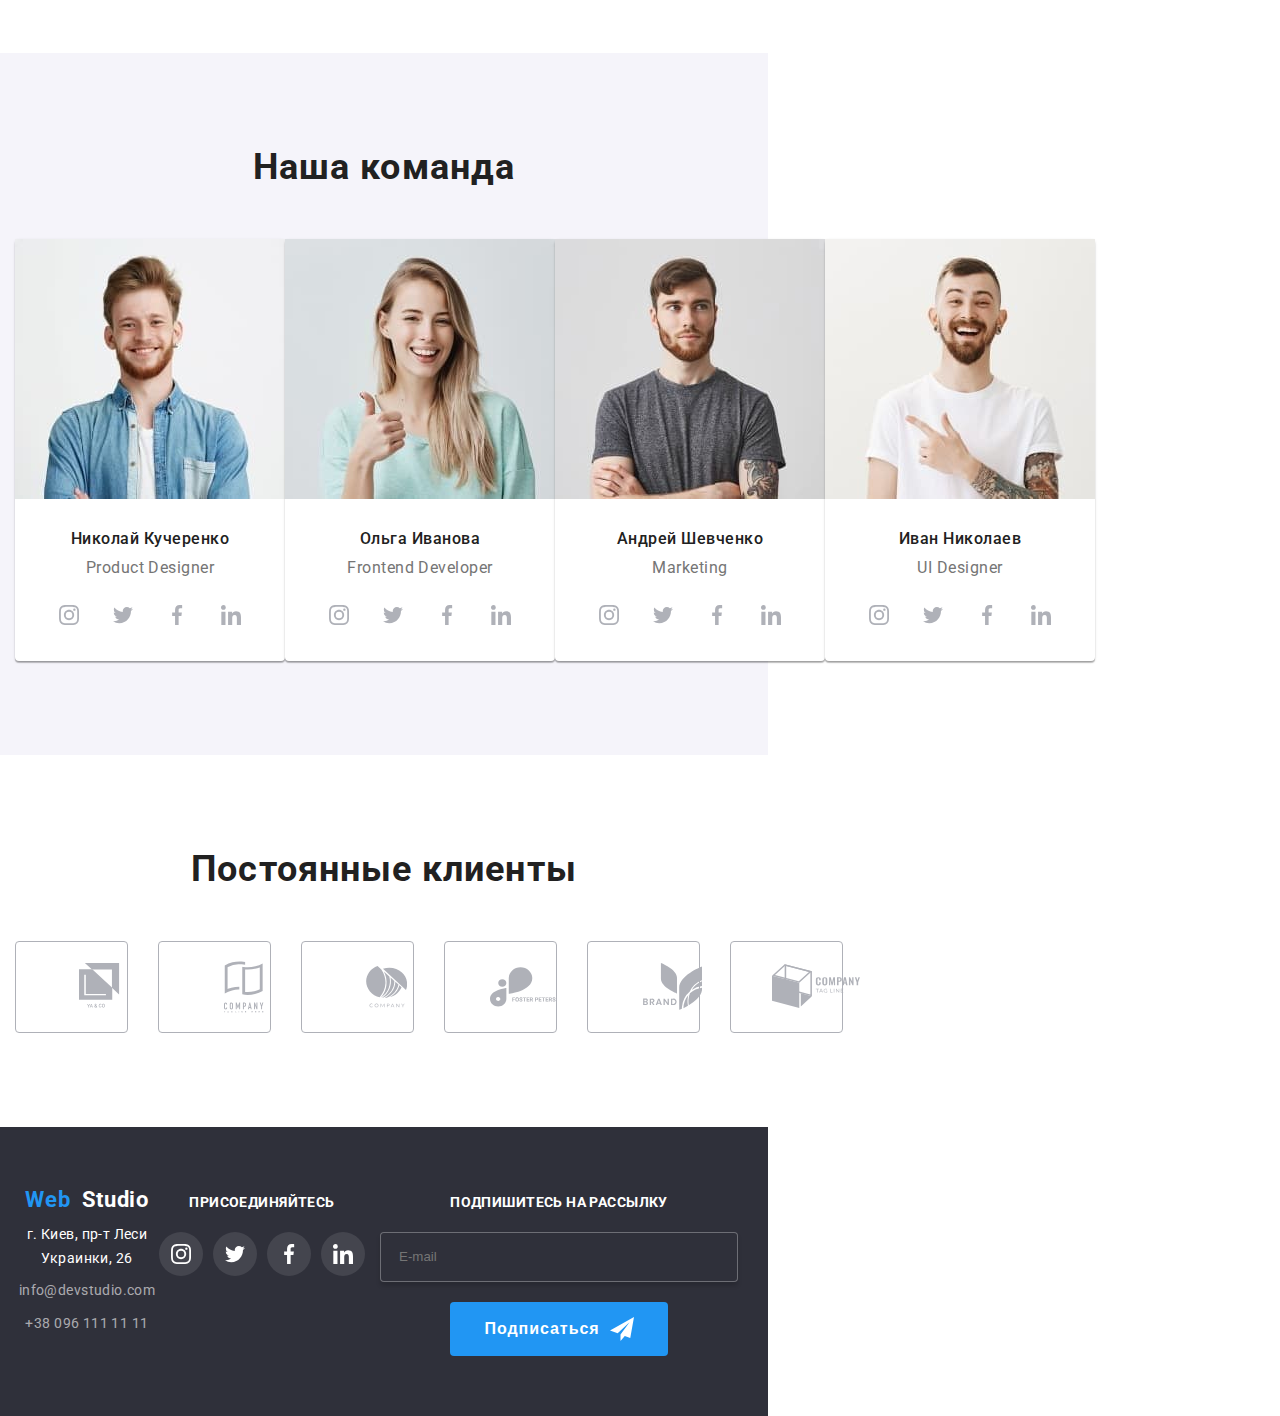
==== commit 96eec8fe: "Добавляет оформление" ====
--- a/index.html
+++ b/index.html
@@ -14,7 +14,7 @@
     <!-- Шапка сайта -->
 
     <header class="container page-header">
-      <div class="main">
+      <div class="main-header">
         <a href="./index.html" class="logo-head link"
           ><span class="logo-web">Web &nbsp;</span
           ><span class="logo-nav">Studio</span></a
--- a/css/main.min.css
+++ b/css/main.min.css
@@ -1,2 +1,2 @@
-.page-header .list,.page-footer .list,.advantage .list,.doing .list,.team .list,.customer .list{list-style:none;margin:0;padding:0}.page-header .link,.main .logo-head,.page-footer .link,.doing .link,.team .link{text-decoration:none;cursor:pointer}.page-header.container,.page-footer .container,.advantage .container,.doing .container,.team .container,.customer .container{margin-left:auto;margin-right:auto;padding-left:15px;padding-right:15px}.main{display:-webkit-box;display:-ms-flexbox;display:flex;-webkit-box-align:center;-ms-flex-align:center;align-items:center}body{margin:0;font-family:"Roboto",sans-serif;color:#757575}.page-header{position:relative;background-color:#fff}@media screen and (min-width: 480px){.page-header.container{width:480px}}@media screen and (min-width: 768px){.page-header.container{width:768px}}@media screen and (min-width: 1200px){.page-header.container{max-width:1200px}}.main{width:100%;-webkit-box-pack:justify;-ms-flex-pack:justify;justify-content:space-between}@media screen and (max-width: 480px){.main{padding-top:16px;padding-bottom:16px}}.main .logo-head{font-family:"Raleway",sans-serif;text-decoration:none}@media screen and (max-width: 767px){.main .logo-head{font-weight:700;font-size:24px;line-height:1.16;letter-spacing:.03em}}@media screen and (min-width: 768px){.main .logo-head{font-weight:700;font-size:26px;line-height:1.19;letter-spacing:.03em}}.logo-web{color:#2196f3}.logo-nav{color:#000000}.menu-button{display:-webkit-inline-box;display:-ms-inline-flexbox;display:inline-flex;margin:0;padding:0;border:none;background-color:transparent}.menu-button .icon-cross{display:none}.menu-button.is-open .icon-cross{display:block}.menu-button.is-open .icon-menu{display:none}.menu-container{display:none;position:absolute;top:100%;left:0;max-width:479px;width:100%;height:393px;padding-top:20px;background-color:#fff;-webkit-box-shadow:0px 1px 3px rgba(0,0,0,0.16),0px 2px 4px rgba(0,0,0,0.08),0px 4px 8px rgba(0,0,0,0.04);box-shadow:0px 1px 3px rgba(0,0,0,0.16),0px 2px 4px rgba(0,0,0,0.08),0px 4px 8px rgba(0,0,0,0.04);text-align:center}.menu-container.is-open{display:block}@media screen and (max-width: 479px){.main-nav{margin-bottom:60px}}.site-nav .link.current{color:#2196f3}.site-nav .link.current::after{opacity:1}.site-nav .link{position:relative;color:#212121;-webkit-transition:color 250ms cubic-bezier(0.4, 0, 0.2, 1);transition:color 250ms cubic-bezier(0.4, 0, 0.2, 1)}@media screen and (max-width: 479px){.site-nav .link{display:inline-block;padding-top:40px;padding-bottom:12px;font-weight:500;font-size:18px;line-height:1.16;letter-spacing:.02em}}.site-nav .link::after{position:absolute;content:'';left:0;bottom:0;display:block;width:100%;height:4px;background-color:#2196f3;border-radius:4px;opacity:0;-webkit-transition:opacity 250ms cubic-bezier(0.4, 0, 0.2, 1);transition:opacity 250ms cubic-bezier(0.4, 0, 0.2, 1)}.site-nav .link:hover{color:#2196f3;-webkit-transition:color 250ms cubic-bezier(0.4, 0, 0.2, 1);transition:color 250ms cubic-bezier(0.4, 0, 0.2, 1)}.site-nav .link:focus{color:#2196f3;-webkit-transition:color 250ms cubic-bezier(0.4, 0, 0.2, 1);transition:color 250ms cubic-bezier(0.4, 0, 0.2, 1)}.cont-nav .link{color:#757575;-webkit-transition:color 250ms cubic-bezier(0.4, 0, 0.2, 1);transition:color 250ms cubic-bezier(0.4, 0, 0.2, 1)}@media screen and (max-width: 479px){.cont-nav .link{display:inline-block}}@media screen and (max-width: 479px){.cont-nav .link{font-weight:500;font-size:18px;line-height:1.16;letter-spacing:.02em}}@media screen and (min-width: 480px){.cont-nav .link{font-weight:500;font-size:12px;line-height:1.16;letter-spacing:.02em}}.cont-nav .link:hover,.cont-nav .link:focus{color:#2196f3;-webkit-transition:color 250ms cubic-bezier(0.4, 0, 0.2, 1);transition:color 250ms cubic-bezier(0.4, 0, 0.2, 1)}@media screen and (max-width: 479px){.cont-nav .mail.link{margin-bottom:12px}}.cont-nav .mail-icon{width:16px;height:11px;margin-right:10px;fill:currentColor;cursor:pointer}.cont-nav .phone-icon{width:10px;height:15px;margin-right:10px;fill:currentColor;cursor:pointer}.page-footer{padding-top:60px;padding-bottom:60px;background-color:#2f303a;color:#fff;text-align:center}@media screen and (max-width: 479px){.page-footer .foot-child,.page-footer .foot-link{margin-bottom:60px}}.page-footer .link{color:rgba(255,255,255,0.6)}.page-footer b{display:inline-block;margin-bottom:21px;text-transform:uppercase;font-weight:700;font-size:14px;line-height:1.14;letter-spacing:.03em}@media screen and (min-width: 1200px){.page-footer .container.info{display:-webkit-box;display:-ms-flexbox;display:flex;-webkit-box-align:baseline;-ms-flex-align:baseline;align-items:baseline;-webkit-box-pack:justify;-ms-flex-pack:justify;justify-content:space-between}}.page-footer .address{font-weight:400;font-size:14px;line-height:1.71;letter-spacing:.03em}.page-footer .logo-foot{color:#fff}.page-footer .logo-foot.link{display:inline-block;margin-bottom:10px}@media screen and (max-width: 1199px){.page-footer .logo-foot{font-weight:700;font-size:24px;line-height:1.16;letter-spacing:.03em}}@media screen and (min-width: 1200px){.page-footer .logo-foot{font-weight:700;font-size:22px;line-height:1.18;letter-spacing:.03em}}.address.company{margin-bottom:9px;font-family:inherit;font-style:normal}.address .link{font-family:inherit;font-style:normal}@media screen and (min-width: 1200px){.address .link{font-weight:400;font-size:14px;line-height:1.71;letter-spacing:.03em}}.address .link.mail{display:inline-block;margin-bottom:9px}.address .link:hover,.address .link:focus{color:#2196f3;-webkit-transition:color 250ms cubic-bezier(0.4, 0, 0.2, 1);transition:color 250ms cubic-bezier(0.4, 0, 0.2, 1)}.page-footer .input{margin-right:12px}.input{padding:12px 18px;height:50px;border:1px solid rgba(255,255,255,0.3);-webkit-box-sizing:border-box;box-sizing:border-box;-webkit-box-shadow:0px 4px 4px rgba(0,0,0,0.15);box-shadow:0px 4px 4px rgba(0,0,0,0.15);border-radius:4px;color:#fff;background-color:#2f303a;outline:none}@media screen and (max-width: 479px){.input{width:450px}}@media screen and (max-width: 1199px){.input{display:-webkit-inline-box;display:-ms-inline-flexbox;display:inline-flex;-webkit-box-align:center;-ms-flex-align:center;align-items:center;width:463px;margin-bottom:20px}}@media screen and (min-width: 1200px){.input{width:358px}}.social .list{display:-webkit-box;display:-ms-flexbox;display:flex;-webkit-box-pack:center;-ms-flex-pack:center;justify-content:center}.social .link{display:-webkit-box;display:-ms-flexbox;display:flex;-webkit-box-align:center;-ms-flex-align:center;align-items:center;-webkit-box-pack:center;-ms-flex-pack:center;justify-content:center;width:44px;height:44px;color:#afb1b8;background-color:rgba(255,255,255,0.1);border-radius:50%;-webkit-transition:background-color 250ms cubic-bezier(0.4, 0, 0.2, 1);transition:background-color 250ms cubic-bezier(0.4, 0, 0.2, 1);-webkit-transition:color 250ms cubic-bezier(0.4, 0, 0.2, 1);transition:color 250ms cubic-bezier(0.4, 0, 0.2, 1)}.social .link:hover,.social .link:focus{color:#fff;background-color:#2196f3;-webkit-transition:background-color 250ms cubic-bezier(0.4, 0, 0.2, 1);transition:background-color 250ms cubic-bezier(0.4, 0, 0.2, 1);-webkit-transition:color 250ms cubic-bezier(0.4, 0, 0.2, 1);transition:color 250ms cubic-bezier(0.4, 0, 0.2, 1);-webkit-transform:scale3d(1.1, 1.1, 1.1);transform:scale3d(1.1, 1.1, 1.1)}.social-icon{fill:currentColor}.foot-link .social .item{margin-right:10px}.foot-link .social .item:nth-child(4n){margin-right:0}.foot-link .link{color:#fff}.foot-link .link:hover,.foot-link .link:focus{color:#fff;-webkit-transition:color 250ms cubic-bezier(0.4, 0, 0.2, 1);transition:color 250ms cubic-bezier(0.4, 0, 0.2, 1)}.button.primary{display:-webkit-inline-box;display:-ms-inline-flexbox;display:inline-flex;-webkit-box-align:center;-ms-flex-align:center;align-items:center;text-align:center;min-width:200px;min-height:50px;border-radius:4px;padding:10px 32px;cursor:pointer;color:#fff;background-color:#2196f3;text-decoration:none;font-weight:700;font-size:16px;line-height:1.87;letter-spacing:.06em;border-color:transparent}.button.primary::after{content:'';width:24px;height:24px;margin-left:10px;background-image:url("../img/icon/icon-send.svg");background-size:contain}.backdrop{background-color:rgba(0,0,0,0.2);-webkit-transition:250ms cubic-bezier(0.4, 0, 0.2, 1);transition:250ms cubic-bezier(0.4, 0, 0.2, 1)}@media screen and (max-width: 479px){.backdrop{padding:95px 16px;overflow-y:scroll}}@media screen and (min-width: 1200px){.backdrop{position:fixed;top:0;left:0;width:100%;height:100%}}.backdrop.is-hidden{opacity:0;pointer-events:none;-webkit-transition:250ms cubic-bezier(0.4, 0, 0.2, 1);transition:250ms cubic-bezier(0.4, 0, 0.2, 1)}.modal{position:absolute;top:50%;left:50%;-webkit-transform:translate(-50%, -50%);transform:translate(-50%, -50%);-webkit-box-shadow:0px 2px 1px rgba(0,0,0,0.2),0px 1px 1px rgba(0,0,0,0.14),0px 1px 3px rgba(0,0,0,0.12);box-shadow:0px 2px 1px rgba(0,0,0,0.2),0px 1px 1px rgba(0,0,0,0.14),0px 1px 3px rgba(0,0,0,0.12);border-radius:4px;background-color:#fff}@media screen and (min-width: 680px){.modal{min-width:450px;min-height:609px}}@media screen and (min-width: 1200px){.modal{min-width:528px;min-height:581px}}.modal .icon-button{position:absolute;right:8px;top:8px;width:30px;height:30px;border-radius:50%;border:1px solid rgba(0,0,0,0.1);background-color:#fff;cursor:pointer}.icon-button:hover .icon-button-close{fill:#2196f3}.icon-button-close{fill:black}.form{padding:40px}@media screen and (min-width: 680px){.form{width:450px;height:609px}}@media screen and (min-width: 1200px){.form{width:528px;height:581px}}.form-about{margin:0;padding:0;margin-bottom:30px;font-weight:700;font-size:20px;line-height:1.15;text-align:center;letter-spacing:0.03em;color:#212121}.form-field{position:relative;display:-webkit-box;display:-ms-flexbox;display:flex;-webkit-box-pack:center;-ms-flex-pack:center;justify-content:center;-webkit-box-align:center;-ms-flex-align:center;align-items:center;margin-bottom:28px}.form-input{width:100%;height:40px;padding:12px 8px 12px 42px;border:1px solid rgba(33,33,33,0.2);border-radius:4px;cursor:pointer}.form-text{position:absolute;top:25%;left:42px;font-weight:400;font-size:14px;line-height:1.71}.icon-form{position:absolute;top:85%;left:16px;-webkit-transform:translateY(-125%);transform:translateY(-125%);display:inline-block;color:black}.form-input:focus+.form-text{color:#2196f3;-webkit-transform:translate(-90%, -150%);transform:translate(-90%, -150%);-webkit-transition:250ms cubic-bezier(0.4, 0, 0.2, 1);transition:250ms cubic-bezier(0.4, 0, 0.2, 1)}.form-input:focus+.form-text.tel{-webkit-transform:translate(-50%, -150%);transform:translate(-50%, -150%)}.form-input:focus+.form-text.mail{-webkit-transform:translate(-60%, -150%);transform:translate(-60%, -150%)}.form-input:not(:placeholder-shown)+.form-text{-webkit-transform:translate(-90%, -150%);transform:translate(-90%, -150%)}.form-input:not(:placeholder-shown)+.form-text.tel{-webkit-transform:translate(-50%, -150%);transform:translate(-50%, -150%)}.form-input:not(:placeholder-shown)+.form-text.mail{-webkit-transform:translate(-60%, -150%);transform:translate(-60%, -150%)}.form-input:focus-within ~ .icon-form{fill:#2196f3}.form-input:focus{border-color:#2196f3;outline:none}.form-field.comments{margin-bottom:20px}.form-input.comments{height:120px;padding-left:16px;resize:none}.form-text.comments{top:12px;left:16px}.form-input:focus+.form-text.comments{-webkit-transform:translateY(-150%);transform:translateY(-150%)}.form-input:not(:placeholder-shown)+.form-text.comments{-webkit-transform:translateY(-150%);transform:translateY(-150%)}.consent{display:-webkit-box;display:-ms-flexbox;display:flex;-webkit-box-pack:center;-ms-flex-pack:center;justify-content:center;-webkit-box-align:center;-ms-flex-align:center;align-items:center;margin-bottom:30px;cursor:pointer}.check-input{position:absolute;width:1px;height:1px;margin:-1px;border:0;padding:0;clip:rect(0 0 0 0);overflow:hidden}.checkbox{width:15px;height:16px;margin:0;margin-right:5px;background-image:url("../img/icon/nocheck.svg");background-size:contain;background-repeat:no-repeat}.check-input:checked+.checkbox,.check-input:checked:focus+.checkbox{background-image:url("../img/icon/check.svg");background-size:contain;background-color:#2196f3;border-radius:4px}.text.consent{margin:0;padding:0;left:36px;font-weight:400;font-size:14px;line-height:1.71;letter-spacing:0.03em}.text-link{font-weight:400;font-size:14px;line-height:1.71;color:#2196f3}.button-submit{display:block;margin-right:auto;margin-left:auto;min-width:200px;min-height:50px;border-radius:4px;padding:10px 32px;text-decoration:none;border-color:transparent;font-weight:700;font-size:16px;line-height:1.87;letter-spacing:0.06em;-webkit-box-shadow:0px 4px 4px rgba(0,0,0,0.15);box-shadow:0px 4px 4px rgba(0,0,0,0.15);background-color:#2196f3;color:#fff;cursor:pointer}@media screen and (max-width: 1199px){.section{padding-top:60px;padding-bottom:60px}}@media screen and (min-width: 1200px){.section{padding-top:94px;padding-bottom:94px}}.section.hero{padding-top:0;padding-bottom:0}.hero{text-align:center}.hero>.overley{height:auto;max-width:1230px;margin-left:auto;margin-right:auto;background-color:#757575;background-image:-webkit-gradient(linear, left top, right top, from(rgba(47,48,58,0.8)), to(rgba(47,48,58,0.8))),url("../img/hero/hero-img.jpg");background-image:linear-gradient(to right, rgba(47,48,58,0.8), rgba(47,48,58,0.8)),url("../img/hero/hero-img.jpg");background-repeat:no-repeat;background-position:center;background-size:cover}.hero .hero-title{margin-top:0;margin-bottom:46px;padding-top:200px;color:#fff;text-transform:uppercase;font-weight:900;font-size:44px;line-height:1.36;letter-spacing:.06em}.hero .button{min-width:200px;padding:10px 32px;text-align:center;text-decoration:none;font-weight:700;font-size:16px;line-height:1.88;letter-spacing:.06em;color:#fff;background-color:#2196f3;border-radius:4px;border-color:transparent;cursor:pointer}@media screen and (min-width: 1200px){.section.advantage{border:1px solid #ececec}}.visually-hidden{position:absolute !important;clip:rect(1px 1px 1px 1px);clip:rect(1px, 1px, 1px, 1px);padding:0 !important;border:0 !important;height:1px !important;width:1px !important;overflow:hidden}@media screen and (min-width: 480px){.advantage .container{width:480px}}@media screen and (min-width: 768px){.advantage .container{width:768px}}@media screen and (min-width: 1200px){.advantage .container{max-width:1200px}}@media screen and (min-width: 1200px){.advantage .list{display:-webkit-box;display:-ms-flexbox;display:flex}}@media screen and (max-width: 479px){.advantage .item{width:100%}}@media screen and (min-width: 1200px){.advantage .item{margin-right:30px;width:calc((100% - 90px) / 4)}.advantage .item:nth-child(4n){margin-right:0;margin-bottom:0}}.advantage .background-icon{display:-webkit-box;display:-ms-flexbox;display:flex;-webkit-box-align:center;-ms-flex-align:center;align-items:center;-webkit-box-pack:center;-ms-flex-pack:center;justify-content:center;margin-bottom:30px;background-color:#f5f4fa}@media screen and (max-width: 479px){.advantage .background-icon{width:450px;height:120px}}@media screen and (min-width: 480px){.advantage .background-icon{width:270px;height:120px}}.advantage .text{padding:0}.antenna-icon{width:65px;height:70px;-webkit-box-align:center;-ms-flex-align:center;align-items:center}.section h2{margin-top:0;margin-bottom:50px;text-align:center;font-weight:700;font-size:36px;line-height:1.16;letter-spacing:.03em;color:#212121}.advantage-title{margin-top:0;margin-bottom:10px;font-weight:700;font-size:14px;line-height:1.14;letter-spacing:.03em;text-transform:uppercase;color:var(--title-text-color)}@media screen and (max-width: 479px){.advantage-title{text-align:center}}.advantage p{margin-top:0;font-weight:400;font-size:14px;line-height:1.71;letter-spacing:.03em}@media screen and (max-width: 479px){.advantage p:not(:last-child){margin-bottom:30px}}@media screen and (min-width: 1200px){.advantage p{margin-bottom:0}}@media screen and (max-width: 1199px){.section.doing{display:none}}@media screen and (min-width: 480px){.doing .container{width:480px}}@media screen and (min-width: 768px){.doing .container{width:768px}}@media screen and (min-width: 1200px){.doing .container{max-width:1200px}}.doing .list{display:-webkit-box;display:-ms-flexbox;display:flex}.doing .item{position:relative;margin-right:30px;width:calc((100% - 60px) / 3);text-align:center}.doing .itemitem:nth-child(3n){margin-right:0;margin-bottom:0}.doing img{display:block}.doing .doing-text{position:absolute;width:100%;height:70px;bottom:0;margin:0;padding:27px;background:rgba(47,48,58,0.8);border-radius:0px 0px 4px 4px;font-weight:700;font-size:14px;line-height:1.14;letter-spacing:.03em;text-align:center;text-transform:uppercase;color:#fff}.section.team{background-color:#f5f4fa}@media screen and (min-width: 480px){.team .container{width:480px}}@media screen and (min-width: 768px){.team .container{width:768px}}@media screen and (min-width: 1200px){.team .container{max-width:1200px}}.team .link{color:#afb1b8}.team .section.team{background-color:#f5f4fa}@media screen and (min-width: 1200px){.team .list{display:-webkit-box;display:-ms-flexbox;display:flex;-webkit-box-pack:justify;-ms-flex-pack:justify;justify-content:space-between}}.team img{display:block;margin-bottom:30px}@media screen and (max-width: 479px){.team img{width:100%;height:320px}}.team .item.cards{background-color:#fff;border-radius:4px;-webkit-box-shadow:0px 2px 1px rgba(0,0,0,0.2),0px 1px 1px rgba(0,0,0,0.14),0px 1px 3px rgba(0,0,0,0.12);box-shadow:0px 2px 1px rgba(0,0,0,0.2),0px 1px 1px rgba(0,0,0,0.14),0px 1px 3px rgba(0,0,0,0.12)}@media screen and (max-width: 479px){.team .item.cards{padding-bottom:24px}.team .item.cards:not(:last-child){margin-bottom:30px}}.team .team-title{margin-top:0;margin-bottom:10px;font-weight:500;font-size:16px;line-height:1.19;letter-spacing:0.03em;color:#212121;text-align:center}.team .team-position{margin:0;margin-bottom:16px;font-weight:400;font-size:16px;line-height:1.19;letter-spacing:0.03em;text-align:center;color:#757575}.team .list.icon{display:-webkit-box;display:-ms-flexbox;display:flex;-webkit-box-pack:center;-ms-flex-pack:center;justify-content:center}@media screen and (min-width: 1200px){.team .list.icon{margin-bottom:24px}}.team .item.social{margin-right:10px}.team .item.social:nth-child(4n){margin-right:0}.team .link{display:-webkit-box;display:-ms-flexbox;display:flex;-webkit-box-pack:center;-ms-flex-pack:center;justify-content:center;-webkit-box-align:center;-ms-flex-align:center;align-items:center;width:44px;height:44px;border-radius:50%}.team .social-icon{fill:currentColor}@media screen and (min-width: 480px){.customer .container{width:480px}}@media screen and (min-width: 768px){.customer .container{width:768px}}@media screen and (min-width: 1200px){.customer .container{max-width:1200px}}.customer .list{display:-webkit-box;display:-ms-flexbox;display:flex}@media screen and (max-width: 479px){.customer .list{-ms-flex-wrap:wrap;flex-wrap:wrap;margin:-15px}}@media screen{.customer .list{-webkit-box-pack:space-evenly;-ms-flex-pack:space-evenly;justify-content:space-evenly}}.customer .link{display:-webkit-box;display:-ms-flexbox;display:flex;-webkit-box-align:center;-ms-flex-align:center;align-items:center;-webkit-box-pack:center;-ms-flex-pack:center;justify-content:center;width:170px;height:90px;color:#afb1b8;-webkit-transition:color 250ms cubic-bezier(0.4, 0, 0.2, 1);transition:color 250ms cubic-bezier(0.4, 0, 0.2, 1);text-decoration:none;cursor:pointer}@media screen and (max-width: 479px){.customer .link{margin:auto}}.customer .link:hover,.customer .link:focus{color:#2196f3;-webkit-transition:color 250ms cubic-bezier(0.4, 0, 0.2, 1);transition:color 250ms cubic-bezier(0.4, 0, 0.2, 1)}.customer .item{border:1px solid #afb1b8;-webkit-box-sizing:border-box;box-sizing:border-box;border-radius:4px;-webkit-transition:border 250ms cubic-bezier(0.4, 0, 0.2, 1);transition:border 250ms cubic-bezier(0.4, 0, 0.2, 1)}@media screen and (max-width: 479px){.customer .item{width:calc((100% - 4 * 15px) / 2);margin:15px}}@media screen and (min-width: 1200px){.customer .item{margin-right:30px;width:calc((100% - 60px) / 6)}.customer .item:nth-child(6n){margin-right:0}}.customer .item:hover,.customer .item:focus{border:1px solid #2196f3;-webkit-transition:border 250ms cubic-bezier(0.4, 0, 0.2, 1);transition:border 250ms cubic-bezier(0.4, 0, 0.2, 1)}.customer .customer-icon{fill:currentColor;cursor:pointer}
+.page-header .list,.page-footer .list,.advantage .list,.doing .list,.team .list,.customer .list{list-style:none;margin:0;padding:0}.page-header .link,.main-header .logo-head,.page-footer .link,.doing .link,.team .link{text-decoration:none;cursor:pointer}.page-header.container,.page-footer .container,.advantage .container,.doing .container,.team .container,.customer .container{margin-left:auto;margin-right:auto;padding-left:15px;padding-right:15px}.main-header{display:-webkit-box;display:-ms-flexbox;display:flex;-webkit-box-align:center;-ms-flex-align:center;align-items:center}body{margin:0;font-family:"Roboto",sans-serif;color:#757575}.page-header{position:relative;background-color:#fff}@media screen and (max-width: 479px){.page-header{width:479px}}@media screen and (min-width: 480px){.page-header{width:768px}}@media screen and (min-width: 1200px){.page-header{max-width:1200px}}.main-header{width:100%;-webkit-box-pack:justify;-ms-flex-pack:justify;justify-content:space-between}@media screen and (max-width: 480px){.main-header{padding-top:16px;padding-bottom:16px}}.main-header .logo-head{font-family:"Raleway",sans-serif;text-decoration:none}@media screen and (max-width: 767px){.main-header .logo-head{font-weight:700;font-size:24px;line-height:1.16;letter-spacing:.03em}}@media screen and (min-width: 768px){.main-header .logo-head{font-weight:700;font-size:26px;line-height:1.19;letter-spacing:.03em}}.logo-web{color:#2196f3}.logo-nav{color:#000000}.menu-button{display:-webkit-inline-box;display:-ms-inline-flexbox;display:inline-flex;margin:0;padding:0;border:none;background-color:transparent}.menu-button .icon-cross{display:none}.menu-button.is-open .icon-cross{display:block}.menu-button.is-open .icon-menu{display:none}.menu-container{display:none;position:absolute;top:100%;left:0;max-width:479px;width:100%;height:393px;padding-top:20px;background-color:#fff;-webkit-box-shadow:0px 1px 3px rgba(0,0,0,0.16),0px 2px 4px rgba(0,0,0,0.08),0px 4px 8px rgba(0,0,0,0.04);box-shadow:0px 1px 3px rgba(0,0,0,0.16),0px 2px 4px rgba(0,0,0,0.08),0px 4px 8px rgba(0,0,0,0.04);text-align:center}.menu-container.is-open{display:block}@media screen and (max-width: 479px){.main-nav{margin-bottom:60px}}.site-nav .link.current{color:#2196f3}.site-nav .link.current::after{opacity:1}.site-nav .link{position:relative;color:#212121;-webkit-transition:color 250ms cubic-bezier(0.4, 0, 0.2, 1);transition:color 250ms cubic-bezier(0.4, 0, 0.2, 1)}@media screen and (max-width: 479px){.site-nav .link{display:inline-block;padding-top:40px;padding-bottom:12px;font-weight:500;font-size:18px;line-height:1.16;letter-spacing:.02em}}.site-nav .link::after{position:absolute;content:'';left:0;bottom:0;display:block;width:100%;height:4px;background-color:#2196f3;border-radius:4px;opacity:0;-webkit-transition:opacity 250ms cubic-bezier(0.4, 0, 0.2, 1);transition:opacity 250ms cubic-bezier(0.4, 0, 0.2, 1)}.site-nav .link:hover{color:#2196f3;-webkit-transition:color 250ms cubic-bezier(0.4, 0, 0.2, 1);transition:color 250ms cubic-bezier(0.4, 0, 0.2, 1)}.site-nav .link:focus{color:#2196f3;-webkit-transition:color 250ms cubic-bezier(0.4, 0, 0.2, 1);transition:color 250ms cubic-bezier(0.4, 0, 0.2, 1)}.cont-nav .link{color:#757575;-webkit-transition:color 250ms cubic-bezier(0.4, 0, 0.2, 1);transition:color 250ms cubic-bezier(0.4, 0, 0.2, 1)}@media screen and (max-width: 479px){.cont-nav .link{display:inline-block}}@media screen and (max-width: 479px){.cont-nav .link{font-weight:500;font-size:18px;line-height:1.16;letter-spacing:.02em}}@media screen and (min-width: 480px){.cont-nav .link{font-weight:500;font-size:12px;line-height:1.16;letter-spacing:.02em}}.cont-nav .link:hover,.cont-nav .link:focus{color:#2196f3;-webkit-transition:color 250ms cubic-bezier(0.4, 0, 0.2, 1);transition:color 250ms cubic-bezier(0.4, 0, 0.2, 1)}@media screen and (max-width: 479px){.cont-nav .mail.link{margin-bottom:12px}}.cont-nav .mail-icon{width:16px;height:11px;margin-right:10px;fill:currentColor;cursor:pointer}.cont-nav .phone-icon{width:10px;height:15px;margin-right:10px;fill:currentColor;cursor:pointer}.page-footer{padding-top:60px;padding-bottom:60px;background-color:#2f303a;color:#fff;text-align:center}@media screen and (max-width: 479px){.page-footer{width:479px}}@media screen and (min-width: 480px){.page-footer{width:768px}}@media screen and (min-width: 1200px){.page-footer{max-width:1200px}}.page-footer.team{background-color:#f5f4fa}@media screen and (max-width: 479px){.page-footer .foot-child,.page-footer .foot-link{margin-bottom:60px}}.page-footer .link{color:rgba(255,255,255,0.6)}.page-footer b{display:inline-block;margin-bottom:21px;text-transform:uppercase;font-weight:700;font-size:14px;line-height:1.14;letter-spacing:.03em}@media screen and (min-width: 1200px){.page-footer .container.info{display:-webkit-box;display:-ms-flexbox;display:flex;-webkit-box-align:baseline;-ms-flex-align:baseline;align-items:baseline;-webkit-box-pack:justify;-ms-flex-pack:justify;justify-content:space-between}}.page-footer .address{font-weight:400;font-size:14px;line-height:1.71;letter-spacing:.03em}.page-footer .logo-foot{color:#fff}.page-footer .logo-foot.link{display:inline-block;margin-bottom:10px}@media screen and (max-width: 1199px){.page-footer .logo-foot{font-weight:700;font-size:24px;line-height:1.16;letter-spacing:.03em}}@media screen and (min-width: 1200px){.page-footer .logo-foot{font-weight:700;font-size:22px;line-height:1.18;letter-spacing:.03em}}.address.company{margin-bottom:9px;font-family:inherit;font-style:normal}.address .link{font-family:inherit;font-style:normal}@media screen and (min-width: 1200px){.address .link{font-weight:400;font-size:14px;line-height:1.71;letter-spacing:.03em}}.address .link.mail{display:inline-block;margin-bottom:9px}.address .link:hover,.address .link:focus{color:#2196f3;-webkit-transition:color 250ms cubic-bezier(0.4, 0, 0.2, 1);transition:color 250ms cubic-bezier(0.4, 0, 0.2, 1)}.page-footer .input{padding:12px 18px;height:50px;border:1px solid rgba(255,255,255,0.3);-webkit-box-sizing:border-box;box-sizing:border-box;-webkit-box-shadow:0px 4px 4px rgba(0,0,0,0.15);box-shadow:0px 4px 4px rgba(0,0,0,0.15);border-radius:4px;color:#fff;background-color:#2f303a;outline:none}@media screen and (max-width: 479px){.page-footer .input{width:450px;margin-bottom:20px}}@media screen and (min-width: 480px){.page-footer .input{display:-webkit-inline-box;display:-ms-inline-flexbox;display:inline-flex;-webkit-box-align:center;-ms-flex-align:center;align-items:center;max-width:463px;margin-bottom:20px}}@media screen and (min-width: 1200px){.page-footer .input{width:358px}}.social .list{display:-webkit-box;display:-ms-flexbox;display:flex;-webkit-box-pack:center;-ms-flex-pack:center;justify-content:center}.social .link{display:-webkit-box;display:-ms-flexbox;display:flex;-webkit-box-align:center;-ms-flex-align:center;align-items:center;-webkit-box-pack:center;-ms-flex-pack:center;justify-content:center;width:44px;height:44px;color:#afb1b8;background-color:rgba(255,255,255,0.1);border-radius:50%;-webkit-transition:background-color 250ms cubic-bezier(0.4, 0, 0.2, 1);transition:background-color 250ms cubic-bezier(0.4, 0, 0.2, 1);-webkit-transition:color 250ms cubic-bezier(0.4, 0, 0.2, 1);transition:color 250ms cubic-bezier(0.4, 0, 0.2, 1)}.social .link:hover,.social .link:focus{color:#fff;background-color:#2196f3;-webkit-transition:background-color 250ms cubic-bezier(0.4, 0, 0.2, 1);transition:background-color 250ms cubic-bezier(0.4, 0, 0.2, 1);-webkit-transition:color 250ms cubic-bezier(0.4, 0, 0.2, 1);transition:color 250ms cubic-bezier(0.4, 0, 0.2, 1);-webkit-transform:scale3d(1.1, 1.1, 1.1);transform:scale3d(1.1, 1.1, 1.1)}.social-icon{fill:currentColor}.foot-link .social .item{margin-right:10px}.foot-link .social .item:nth-child(4n){margin-right:0}.foot-link .link{color:#fff}.foot-link .link:hover,.foot-link .link:focus{color:#fff;-webkit-transition:color 250ms cubic-bezier(0.4, 0, 0.2, 1);transition:color 250ms cubic-bezier(0.4, 0, 0.2, 1)}.button.primary{display:-webkit-inline-box;display:-ms-inline-flexbox;display:inline-flex;-webkit-box-align:center;-ms-flex-align:center;align-items:center;text-align:center;min-width:200px;min-height:50px;border-radius:4px;padding:10px 32px;cursor:pointer;color:#fff;background-color:#2196f3;text-decoration:none;font-weight:700;font-size:16px;line-height:1.87;letter-spacing:.06em;border-color:transparent}.button.primary::after{content:'';width:24px;height:24px;margin-left:10px;background-image:url("../img/icon/icon-send.svg");background-size:contain}.backdrop{background-color:rgba(0,0,0,0.2);-webkit-transition:250ms cubic-bezier(0.4, 0, 0.2, 1);transition:250ms cubic-bezier(0.4, 0, 0.2, 1)}@media screen and (max-width: 479px){.backdrop{padding:95px 16px;overflow-y:scroll}}@media screen and (min-width: 1200px){.backdrop{position:fixed;top:0;left:0;width:100%;height:100%}}.backdrop.is-hidden{opacity:0;pointer-events:none;-webkit-transition:250ms cubic-bezier(0.4, 0, 0.2, 1);transition:250ms cubic-bezier(0.4, 0, 0.2, 1)}.modal{position:absolute;top:50%;left:50%;-webkit-transform:translate(-50%, -50%);transform:translate(-50%, -50%);-webkit-box-shadow:0px 2px 1px rgba(0,0,0,0.2),0px 1px 1px rgba(0,0,0,0.14),0px 1px 3px rgba(0,0,0,0.12);box-shadow:0px 2px 1px rgba(0,0,0,0.2),0px 1px 1px rgba(0,0,0,0.14),0px 1px 3px rgba(0,0,0,0.12);border-radius:4px;background-color:#fff}@media screen and (min-width: 680px){.modal{min-width:450px;min-height:609px}}@media screen and (min-width: 1200px){.modal{min-width:528px;min-height:581px}}.modal .icon-button{position:absolute;right:8px;top:8px;width:30px;height:30px;border-radius:50%;border:1px solid rgba(0,0,0,0.1);background-color:#fff;cursor:pointer}.icon-button:hover .icon-button-close{fill:#2196f3}.icon-button-close{fill:black}.form{padding:40px}@media screen and (min-width: 680px){.form{width:450px;height:609px}}@media screen and (min-width: 1200px){.form{width:528px;height:581px}}.form-about{margin:0;padding:0;margin-bottom:30px;font-weight:700;font-size:20px;line-height:1.15;text-align:center;letter-spacing:0.03em;color:#212121}.form-field{position:relative;display:-webkit-box;display:-ms-flexbox;display:flex;-webkit-box-pack:center;-ms-flex-pack:center;justify-content:center;-webkit-box-align:center;-ms-flex-align:center;align-items:center;margin-bottom:28px}.form-input{width:100%;height:40px;padding:12px 8px 12px 42px;border:1px solid rgba(33,33,33,0.2);border-radius:4px;cursor:pointer}.form-text{position:absolute;top:25%;left:42px;font-weight:400;font-size:14px;line-height:1.71}.icon-form{position:absolute;top:85%;left:16px;-webkit-transform:translateY(-125%);transform:translateY(-125%);display:inline-block;color:black}.form-input:focus+.form-text{color:#2196f3;-webkit-transform:translate(-90%, -150%);transform:translate(-90%, -150%);-webkit-transition:250ms cubic-bezier(0.4, 0, 0.2, 1);transition:250ms cubic-bezier(0.4, 0, 0.2, 1)}.form-input:focus+.form-text.tel{-webkit-transform:translate(-50%, -150%);transform:translate(-50%, -150%)}.form-input:focus+.form-text.mail{-webkit-transform:translate(-60%, -150%);transform:translate(-60%, -150%)}.form-input:not(:placeholder-shown)+.form-text{-webkit-transform:translate(-90%, -150%);transform:translate(-90%, -150%)}.form-input:not(:placeholder-shown)+.form-text.tel{-webkit-transform:translate(-50%, -150%);transform:translate(-50%, -150%)}.form-input:not(:placeholder-shown)+.form-text.mail{-webkit-transform:translate(-60%, -150%);transform:translate(-60%, -150%)}.form-input:focus-within ~ .icon-form{fill:#2196f3}.form-input:focus{border-color:#2196f3;outline:none}.form-field.comments{margin-bottom:20px}.form-input.comments{height:120px;padding-left:16px;resize:none}.form-text.comments{top:12px;left:16px}.form-input:focus+.form-text.comments{-webkit-transform:translateY(-150%);transform:translateY(-150%)}.form-input:not(:placeholder-shown)+.form-text.comments{-webkit-transform:translateY(-150%);transform:translateY(-150%)}.consent{display:-webkit-box;display:-ms-flexbox;display:flex;-webkit-box-pack:center;-ms-flex-pack:center;justify-content:center;-webkit-box-align:center;-ms-flex-align:center;align-items:center;margin-bottom:30px;cursor:pointer}.check-input{position:absolute;width:1px;height:1px;margin:-1px;border:0;padding:0;clip:rect(0 0 0 0);overflow:hidden}.checkbox{width:15px;height:16px;margin:0;margin-right:5px;background-image:url("../img/icon/nocheck.svg");background-size:contain;background-repeat:no-repeat}.check-input:checked+.checkbox,.check-input:checked:focus+.checkbox{background-image:url("../img/icon/check.svg");background-size:contain;background-color:#2196f3;border-radius:4px}.text.consent{margin:0;padding:0;left:36px;font-weight:400;font-size:14px;line-height:1.71;letter-spacing:0.03em}.text-link{font-weight:400;font-size:14px;line-height:1.71;color:#2196f3}.button-submit{display:block;margin-right:auto;margin-left:auto;min-width:200px;min-height:50px;border-radius:4px;padding:10px 32px;text-decoration:none;border-color:transparent;font-weight:700;font-size:16px;line-height:1.87;letter-spacing:0.06em;-webkit-box-shadow:0px 4px 4px rgba(0,0,0,0.15);box-shadow:0px 4px 4px rgba(0,0,0,0.15);background-color:#2196f3;color:#fff;cursor:pointer}@media screen and (max-width: 1199px){.section{padding-top:60px;padding-bottom:60px}}@media screen and (min-width: 1200px){.section{padding-top:94px;padding-bottom:94px}}.section.hero{padding-top:0;padding-bottom:0}.hero{text-align:center}.hero>.overley{background-color:#757575;background-image:-webkit-gradient(linear, left top, right top, from(rgba(47,48,58,0.8)), to(rgba(47,48,58,0.8))),url("../img/hero/hero-img.jpg");background-image:linear-gradient(to right, rgba(47,48,58,0.8), rgba(47,48,58,0.8)),url("../img/hero/hero-img.jpg");background-repeat:no-repeat;background-position:center;background-size:cover}.hero .hero-title{margin-top:0;margin-bottom:46px;padding-top:200px;color:#fff;text-transform:uppercase;font-weight:900;font-size:44px;line-height:1.36;letter-spacing:.06em}@media screen and (max-width: 1199px){.hero .hero-title{font-weight:900;font-size:26px;line-height:1.61;letter-spacing:.06em;padding-top:118px}}.hero .button{min-width:200px;padding:10px 32px;text-align:center;margin-bottom:118px;text-decoration:none;font-weight:700;font-size:16px;line-height:1.88;letter-spacing:.06em;color:#fff;background-color:#2196f3;border-radius:4px;border-color:transparent;cursor:pointer}@media screen and (min-width: 1200px){.section.advantage{border:1px solid #ececec}}.visually-hidden{position:absolute !important;clip:rect(1px 1px 1px 1px);clip:rect(1px, 1px, 1px, 1px);padding:0 !important;border:0 !important;height:1px !important;width:1px !important;overflow:hidden}@media screen and (max-width: 479px){.advantage .container{width:479px}}@media screen and (min-width: 480px){.advantage .container{width:768px}}@media screen and (min-width: 1200px){.advantage .container{max-width:1200px}}@media screen and (min-width: 1200px){.advantage .list{display:-webkit-box;display:-ms-flexbox;display:flex}}@media screen and (max-width: 479px){.advantage .item{width:100%}}@media screen and (min-width: 1200px){.advantage .item{margin-right:30px;width:calc((100% - 90px) / 4)}.advantage .item:nth-child(4n){margin-right:0;margin-bottom:0}}.advantage .background-icon{display:-webkit-box;display:-ms-flexbox;display:flex;-webkit-box-align:center;-ms-flex-align:center;align-items:center;-webkit-box-pack:center;-ms-flex-pack:center;justify-content:center;margin-bottom:30px;background-color:#f5f4fa}@media screen and (max-width: 479px){.advantage .background-icon{width:450px;height:120px}}@media screen and (min-width: 480px){.advantage .background-icon{width:270px;height:120px}}.antenna-icon{width:65px;height:70px;-webkit-box-align:center;-ms-flex-align:center;align-items:center}.section h2{margin-top:0;margin-bottom:50px;text-align:center;font-weight:700;font-size:36px;line-height:1.16;letter-spacing:.03em;color:#212121}.advantage-title{margin-top:0;margin-bottom:10px;font-weight:700;font-size:14px;line-height:1.14;letter-spacing:.03em;text-transform:uppercase;color:var(--title-text-color)}@media screen and (max-width: 479px){.advantage-title{text-align:center}}.advantage .text{margin-top:0;padding:0;font-weight:400;font-size:14px;line-height:1.71;letter-spacing:.03em}@media screen and (max-width: 479px){.advantage .text:not(:last-child){margin-bottom:30px}}@media screen and (min-width: 1200px){.advantage .text{margin-bottom:0}}@media screen and (max-width: 1199px){.section.doing{display:none}}@media screen and (min-width: 1200px){.doing .container{max-width:1200px}}.doing .list{display:-webkit-box;display:-ms-flexbox;display:flex}.doing .item{position:relative;margin-right:30px;width:calc((100% - 60px) / 3);text-align:center}.doing .itemitem:nth-child(3n){margin-right:0;margin-bottom:0}.doing img{display:block}.doing .doing-text{position:absolute;width:100%;height:70px;bottom:0;margin:0;padding:27px;background:rgba(47,48,58,0.8);border-radius:0px 0px 4px 4px;font-weight:700;font-size:14px;line-height:1.14;letter-spacing:.03em;text-align:center;text-transform:uppercase;color:#fff}@media screen and (max-width: 479px){.section{width:479px}}@media screen and (min-width: 480px){.section{width:768px}}@media screen and (min-width: 1200px){.section{max-width:1200px}}.section.team{background-color:#f5f4fa}.team .link{color:#afb1b8}.team .section.team{background-color:#f5f4fa}@media screen and (min-width: 1200px){.team .list{display:-webkit-box;display:-ms-flexbox;display:flex;-webkit-box-pack:justify;-ms-flex-pack:justify;justify-content:space-between}}.team img{display:block;margin-bottom:30px}@media screen and (max-width: 479px){.team img{width:100%;height:320px}}.team .item.cards{background-color:#fff;border-radius:4px;-webkit-box-shadow:0px 2px 1px rgba(0,0,0,0.2),0px 1px 1px rgba(0,0,0,0.14),0px 1px 3px rgba(0,0,0,0.12);box-shadow:0px 2px 1px rgba(0,0,0,0.2),0px 1px 1px rgba(0,0,0,0.14),0px 1px 3px rgba(0,0,0,0.12)}@media screen and (max-width: 479px){.team .item.cards{padding-bottom:24px}.team .item.cards:not(:last-child){margin-bottom:30px}}.team .team-title{margin-top:0;margin-bottom:10px;font-weight:500;font-size:16px;line-height:1.19;letter-spacing:0.03em;color:#212121;text-align:center}.team .team-position{margin:0;margin-bottom:16px;font-weight:400;font-size:16px;line-height:1.19;letter-spacing:0.03em;text-align:center;color:#757575}.team .list.icon{display:-webkit-box;display:-ms-flexbox;display:flex;-webkit-box-pack:center;-ms-flex-pack:center;justify-content:center}@media screen and (min-width: 1200px){.team .list.icon{margin-bottom:24px}}.team .item.social{margin-right:10px}.team .item.social:nth-child(4n){margin-right:0}.team .link{display:-webkit-box;display:-ms-flexbox;display:flex;-webkit-box-pack:center;-ms-flex-pack:center;justify-content:center;-webkit-box-align:center;-ms-flex-align:center;align-items:center;width:44px;height:44px;border-radius:50%}.team .social-icon{fill:currentColor}@media screen and (max-width: 479px){.section{width:479px}}@media screen and (min-width: 480px){.section{width:768px}}@media screen and (min-width: 1200px){.section{max-width:1200px}}.section.team{background-color:#f5f4fa}.customer .list{display:-webkit-box;display:-ms-flexbox;display:flex}@media screen and (max-width: 479px){.customer .list{-ms-flex-wrap:wrap;flex-wrap:wrap;margin:-15px}}@media screen{.customer .list{-webkit-box-pack:space-evenly;-ms-flex-pack:space-evenly;justify-content:space-evenly}}.customer .link{display:-webkit-box;display:-ms-flexbox;display:flex;-webkit-box-align:center;-ms-flex-align:center;align-items:center;-webkit-box-pack:center;-ms-flex-pack:center;justify-content:center;width:170px;height:90px;color:#afb1b8;-webkit-transition:color 250ms cubic-bezier(0.4, 0, 0.2, 1);transition:color 250ms cubic-bezier(0.4, 0, 0.2, 1);text-decoration:none;cursor:pointer}@media screen and (max-width: 479px){.customer .link{margin:auto}}.customer .link:hover,.customer .link:focus{color:#2196f3;-webkit-transition:color 250ms cubic-bezier(0.4, 0, 0.2, 1);transition:color 250ms cubic-bezier(0.4, 0, 0.2, 1)}.customer .item{border:1px solid #afb1b8;-webkit-box-sizing:border-box;box-sizing:border-box;border-radius:4px;-webkit-transition:border 250ms cubic-bezier(0.4, 0, 0.2, 1);transition:border 250ms cubic-bezier(0.4, 0, 0.2, 1)}@media screen and (max-width: 479px){.customer .item{width:calc((100% - 4 * 15px) / 2);margin:15px}}@media screen and (min-width: 1200px){.customer .item{margin-right:30px;width:calc((100% - 60px) / 6)}.customer .item:nth-child(6n){margin-right:0}}.customer .item:hover,.customer .item:focus{border:1px solid #2196f3;-webkit-transition:border 250ms cubic-bezier(0.4, 0, 0.2, 1);transition:border 250ms cubic-bezier(0.4, 0, 0.2, 1)}.customer .customer-icon{fill:currentColor;cursor:pointer}
 /*# sourceMappingURL=main.min.css.map */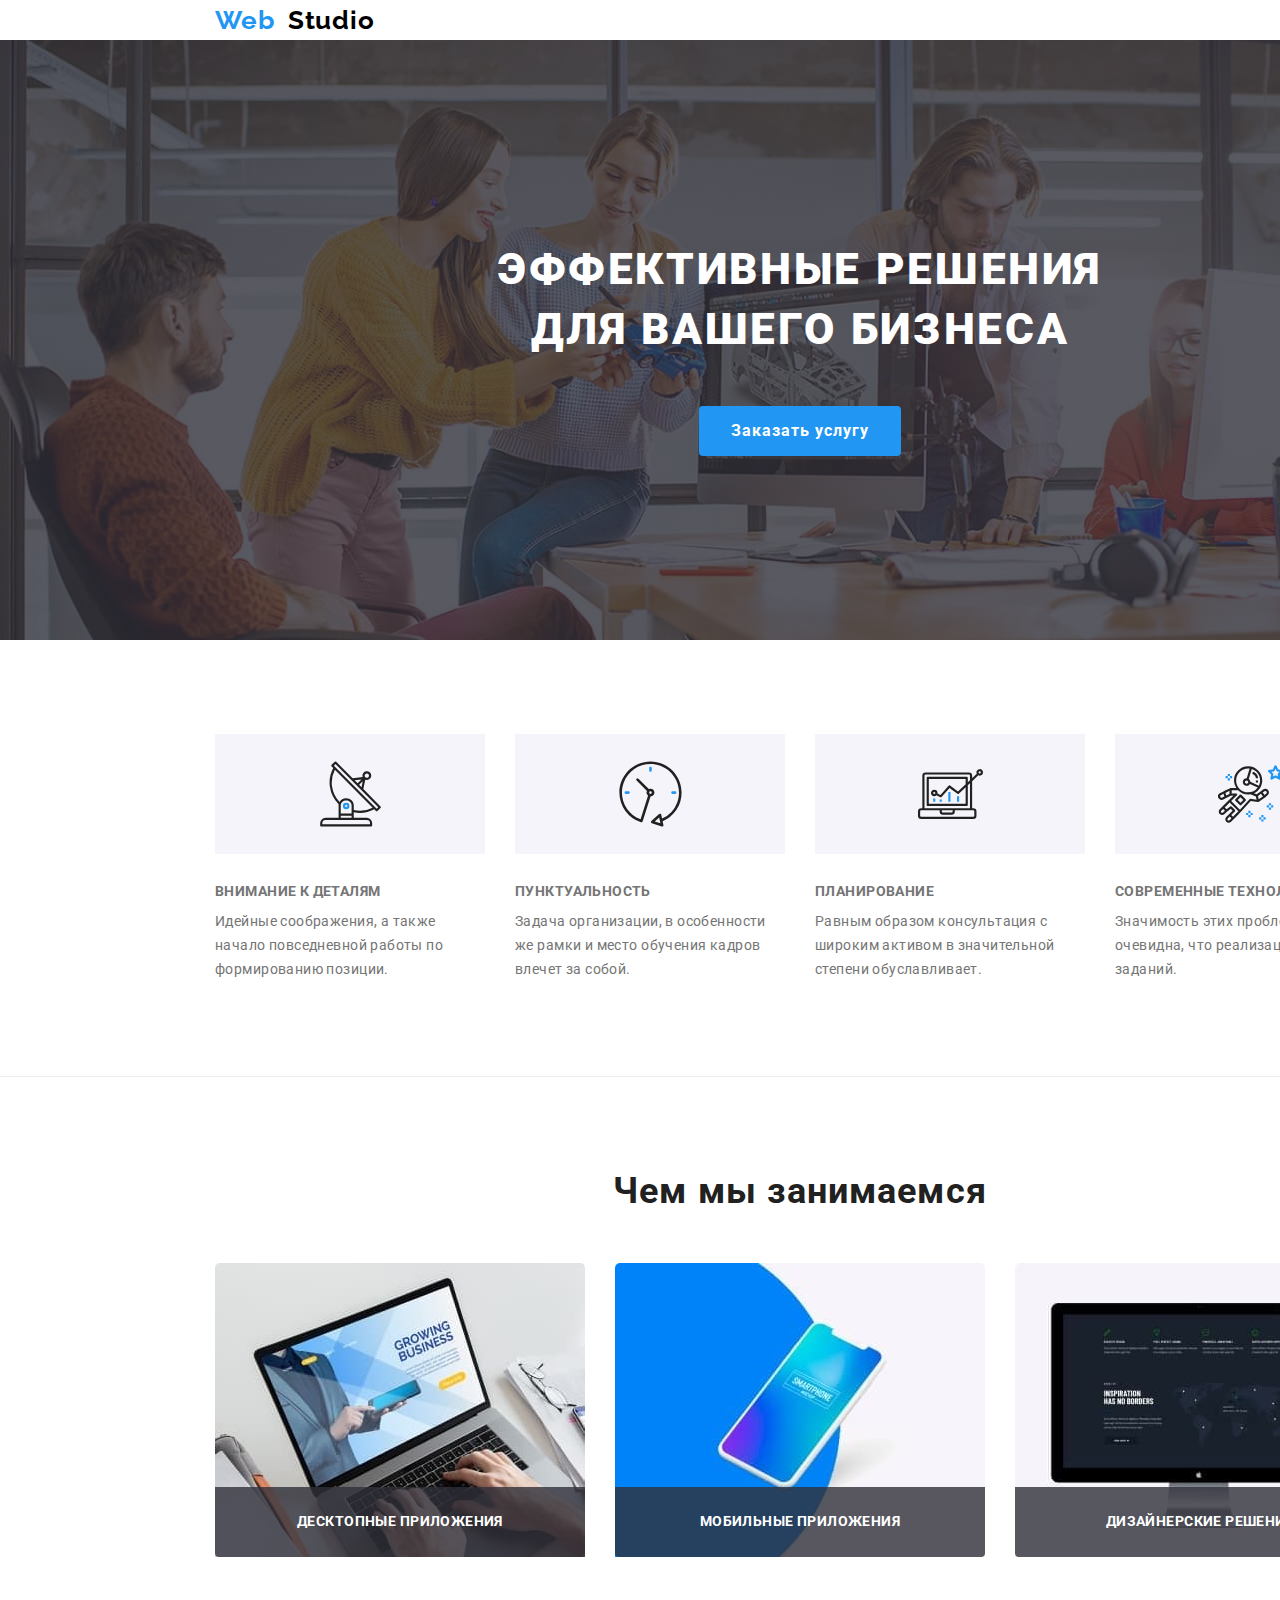
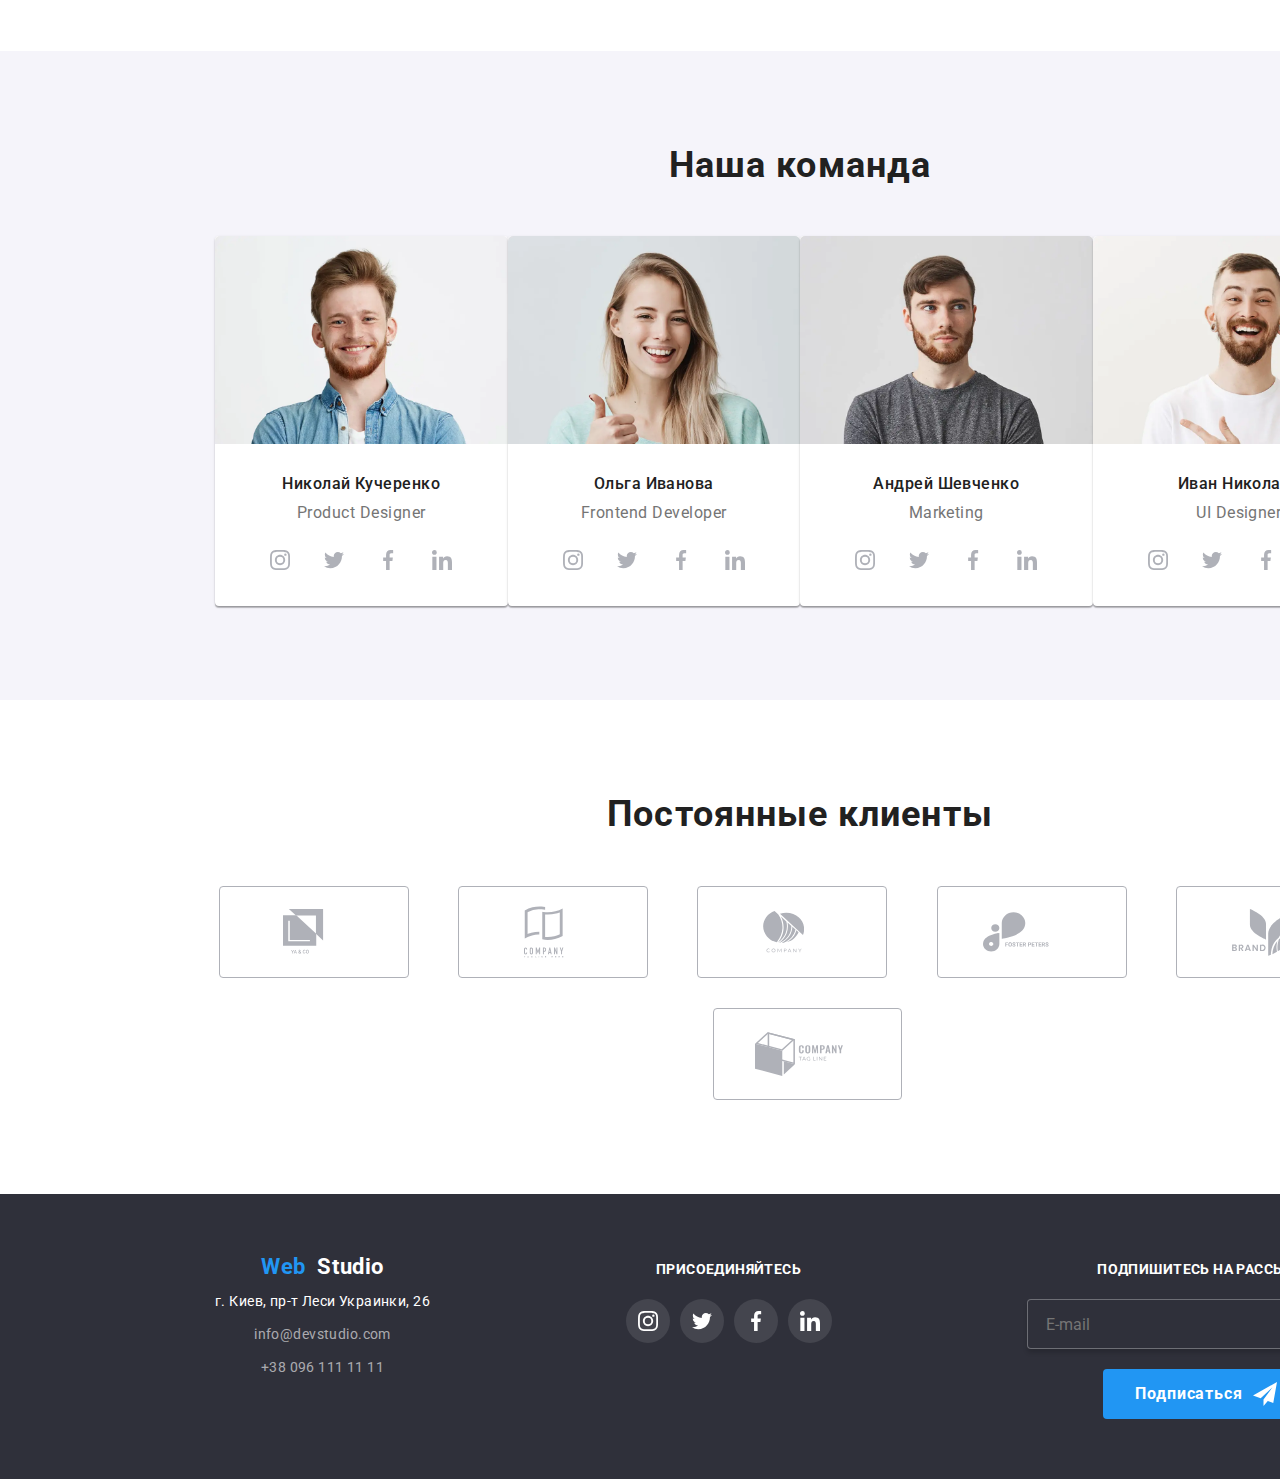
==== commit 164fbaf8: "Добавляет оформление" ====
--- a/index.html
+++ b/index.html
@@ -198,10 +198,13 @@
             <!-- Николай Кучеренко -->
             <li class="item cards">
               <img
-                src="./img/team-card-1.jpg"
+                srcset="
+                  ./img/mobile/team-card-1-270.webp    270w,
+                  ./img/mobile/team-card-1-270@2x.webp 540w
+                "
+                src="./img/mobile/team-card-1-270.jpg"
                 alt="Фото члена команды"
-                width="270"
-                height="260"
+                sizes="(min-width: 1200px) 25vw, (min-width: 768px) 50px, 100vw"
               />
               <h3 class="team-title">Николай Кучеренко</h3>
               <p class="team-position">Product Designer</p>
@@ -256,10 +259,13 @@
             <!-- Ольга Иванова -->
             <li class="item cards">
               <img
-                src="./img/team-card-2.jpg"
+                srcset="
+                  ./img/mobile/team-card-2-270.webp    270w,
+                  ./img/mobile/team-card-2-270@2x.webp 540w
+                "
+                src="./img/mobile/team-card-2-270.jpg"
                 alt="Фото члена команды"
-                width="270"
-                height="260"
+                sizes="(min-width: 1200px) 25vw, (min-width: 768px) 50px, 100vw"
               />
               <h3 class="team-title">Ольга Иванова</h3>
               <p class="team-position">Frontend Developer</p>
@@ -314,10 +320,13 @@
             <!-- Андрей Шевченко -->
             <li class="item cards">
               <img
-                src="./img/team-card-3.jpg"
+                srcset="
+                  ./img/mobile/team-card-3-270.webp    270w,
+                  ./img/mobile/team-card-3-270@2x.webp 540w
+                "
+                src="./img/mobile/team-card-3-270.jpg"
                 alt="Фото члена команды"
-                width="270"
-                height="260"
+                sizes="(min-width: 1200px) 25vw, (min-width: 768px) 50px, 100vw"
               />
               <h3 class="team-title">Андрей Шевченко</h3>
               <p class="team-position">Marketing</p>
@@ -372,10 +381,13 @@
             <!-- Иван Николаев -->
             <li class="item cards">
               <img
-                src="./img/team-card-4.jpg"
+                srcset="
+                  ./img/mobile/team-card-4-270.webp    270w,
+                  ./img/mobile/team-card-4-270@2x.webp 540w
+                "
+                src="./img/mobile/team-card-4-270.jpg"
                 alt="Фото члена команды"
-                width="270"
-                height="260"
+                sizes="(min-width: 1200px) 25vw, (min-width: 768px) 50px, 100vw"
               />
               <h3 class="team-title">Иван Николаев</h3>
               <p class="team-position">UI Designer</p>
--- a/css/main.min.css
+++ b/css/main.min.css
@@ -1,2 +1,3 @@
-.page-header .list,.page-footer .list,.advantage .list,.doing .list,.team .list,.customer .list{list-style:none;margin:0;padding:0}.page-header .link,.main-header .logo-head,.page-footer .link,.doing .link,.team .link{text-decoration:none;cursor:pointer}.page-header.container,.page-footer .container,.advantage .container,.doing .container,.team .container,.customer .container{margin-left:auto;margin-right:auto;padding-left:15px;padding-right:15px}.main-header{display:-webkit-box;display:-ms-flexbox;display:flex;-webkit-box-align:center;-ms-flex-align:center;align-items:center}body{margin:0;font-family:"Roboto",sans-serif;color:#757575}.page-header{position:relative;background-color:#fff}@media screen and (max-width: 479px){.page-header{width:479px}}@media screen and (min-width: 480px){.page-header{width:768px}}@media screen and (min-width: 1200px){.page-header{max-width:1200px}}.main-header{width:100%;-webkit-box-pack:justify;-ms-flex-pack:justify;justify-content:space-between}@media screen and (max-width: 480px){.main-header{padding-top:16px;padding-bottom:16px}}.main-header .logo-head{font-family:"Raleway",sans-serif;text-decoration:none}@media screen and (max-width: 767px){.main-header .logo-head{font-weight:700;font-size:24px;line-height:1.16;letter-spacing:.03em}}@media screen and (min-width: 768px){.main-header .logo-head{font-weight:700;font-size:26px;line-height:1.19;letter-spacing:.03em}}.logo-web{color:#2196f3}.logo-nav{color:#000000}.menu-button{display:-webkit-inline-box;display:-ms-inline-flexbox;display:inline-flex;margin:0;padding:0;border:none;background-color:transparent}.menu-button .icon-cross{display:none}.menu-button.is-open .icon-cross{display:block}.menu-button.is-open .icon-menu{display:none}.menu-container{display:none;position:absolute;top:100%;left:0;max-width:479px;width:100%;height:393px;padding-top:20px;background-color:#fff;-webkit-box-shadow:0px 1px 3px rgba(0,0,0,0.16),0px 2px 4px rgba(0,0,0,0.08),0px 4px 8px rgba(0,0,0,0.04);box-shadow:0px 1px 3px rgba(0,0,0,0.16),0px 2px 4px rgba(0,0,0,0.08),0px 4px 8px rgba(0,0,0,0.04);text-align:center}.menu-container.is-open{display:block}@media screen and (max-width: 479px){.main-nav{margin-bottom:60px}}.site-nav .link.current{color:#2196f3}.site-nav .link.current::after{opacity:1}.site-nav .link{position:relative;color:#212121;-webkit-transition:color 250ms cubic-bezier(0.4, 0, 0.2, 1);transition:color 250ms cubic-bezier(0.4, 0, 0.2, 1)}@media screen and (max-width: 479px){.site-nav .link{display:inline-block;padding-top:40px;padding-bottom:12px;font-weight:500;font-size:18px;line-height:1.16;letter-spacing:.02em}}.site-nav .link::after{position:absolute;content:'';left:0;bottom:0;display:block;width:100%;height:4px;background-color:#2196f3;border-radius:4px;opacity:0;-webkit-transition:opacity 250ms cubic-bezier(0.4, 0, 0.2, 1);transition:opacity 250ms cubic-bezier(0.4, 0, 0.2, 1)}.site-nav .link:hover{color:#2196f3;-webkit-transition:color 250ms cubic-bezier(0.4, 0, 0.2, 1);transition:color 250ms cubic-bezier(0.4, 0, 0.2, 1)}.site-nav .link:focus{color:#2196f3;-webkit-transition:color 250ms cubic-bezier(0.4, 0, 0.2, 1);transition:color 250ms cubic-bezier(0.4, 0, 0.2, 1)}.cont-nav .link{color:#757575;-webkit-transition:color 250ms cubic-bezier(0.4, 0, 0.2, 1);transition:color 250ms cubic-bezier(0.4, 0, 0.2, 1)}@media screen and (max-width: 479px){.cont-nav .link{display:inline-block}}@media screen and (max-width: 479px){.cont-nav .link{font-weight:500;font-size:18px;line-height:1.16;letter-spacing:.02em}}@media screen and (min-width: 480px){.cont-nav .link{font-weight:500;font-size:12px;line-height:1.16;letter-spacing:.02em}}.cont-nav .link:hover,.cont-nav .link:focus{color:#2196f3;-webkit-transition:color 250ms cubic-bezier(0.4, 0, 0.2, 1);transition:color 250ms cubic-bezier(0.4, 0, 0.2, 1)}@media screen and (max-width: 479px){.cont-nav .mail.link{margin-bottom:12px}}.cont-nav .mail-icon{width:16px;height:11px;margin-right:10px;fill:currentColor;cursor:pointer}.cont-nav .phone-icon{width:10px;height:15px;margin-right:10px;fill:currentColor;cursor:pointer}.page-footer{padding-top:60px;padding-bottom:60px;background-color:#2f303a;color:#fff;text-align:center}@media screen and (max-width: 479px){.page-footer{width:479px}}@media screen and (min-width: 480px){.page-footer{width:768px}}@media screen and (min-width: 1200px){.page-footer{max-width:1200px}}.page-footer.team{background-color:#f5f4fa}@media screen and (max-width: 479px){.page-footer .foot-child,.page-footer .foot-link{margin-bottom:60px}}.page-footer .link{color:rgba(255,255,255,0.6)}.page-footer b{display:inline-block;margin-bottom:21px;text-transform:uppercase;font-weight:700;font-size:14px;line-height:1.14;letter-spacing:.03em}@media screen and (min-width: 1200px){.page-footer .container.info{display:-webkit-box;display:-ms-flexbox;display:flex;-webkit-box-align:baseline;-ms-flex-align:baseline;align-items:baseline;-webkit-box-pack:justify;-ms-flex-pack:justify;justify-content:space-between}}.page-footer .address{font-weight:400;font-size:14px;line-height:1.71;letter-spacing:.03em}.page-footer .logo-foot{color:#fff}.page-footer .logo-foot.link{display:inline-block;margin-bottom:10px}@media screen and (max-width: 1199px){.page-footer .logo-foot{font-weight:700;font-size:24px;line-height:1.16;letter-spacing:.03em}}@media screen and (min-width: 1200px){.page-footer .logo-foot{font-weight:700;font-size:22px;line-height:1.18;letter-spacing:.03em}}.address.company{margin-bottom:9px;font-family:inherit;font-style:normal}.address .link{font-family:inherit;font-style:normal}@media screen and (min-width: 1200px){.address .link{font-weight:400;font-size:14px;line-height:1.71;letter-spacing:.03em}}.address .link.mail{display:inline-block;margin-bottom:9px}.address .link:hover,.address .link:focus{color:#2196f3;-webkit-transition:color 250ms cubic-bezier(0.4, 0, 0.2, 1);transition:color 250ms cubic-bezier(0.4, 0, 0.2, 1)}.page-footer .input{padding:12px 18px;height:50px;border:1px solid rgba(255,255,255,0.3);-webkit-box-sizing:border-box;box-sizing:border-box;-webkit-box-shadow:0px 4px 4px rgba(0,0,0,0.15);box-shadow:0px 4px 4px rgba(0,0,0,0.15);border-radius:4px;color:#fff;background-color:#2f303a;outline:none}@media screen and (max-width: 479px){.page-footer .input{width:450px;margin-bottom:20px}}@media screen and (min-width: 480px){.page-footer .input{display:-webkit-inline-box;display:-ms-inline-flexbox;display:inline-flex;-webkit-box-align:center;-ms-flex-align:center;align-items:center;max-width:463px;margin-bottom:20px}}@media screen and (min-width: 1200px){.page-footer .input{width:358px}}.social .list{display:-webkit-box;display:-ms-flexbox;display:flex;-webkit-box-pack:center;-ms-flex-pack:center;justify-content:center}.social .link{display:-webkit-box;display:-ms-flexbox;display:flex;-webkit-box-align:center;-ms-flex-align:center;align-items:center;-webkit-box-pack:center;-ms-flex-pack:center;justify-content:center;width:44px;height:44px;color:#afb1b8;background-color:rgba(255,255,255,0.1);border-radius:50%;-webkit-transition:background-color 250ms cubic-bezier(0.4, 0, 0.2, 1);transition:background-color 250ms cubic-bezier(0.4, 0, 0.2, 1);-webkit-transition:color 250ms cubic-bezier(0.4, 0, 0.2, 1);transition:color 250ms cubic-bezier(0.4, 0, 0.2, 1)}.social .link:hover,.social .link:focus{color:#fff;background-color:#2196f3;-webkit-transition:background-color 250ms cubic-bezier(0.4, 0, 0.2, 1);transition:background-color 250ms cubic-bezier(0.4, 0, 0.2, 1);-webkit-transition:color 250ms cubic-bezier(0.4, 0, 0.2, 1);transition:color 250ms cubic-bezier(0.4, 0, 0.2, 1);-webkit-transform:scale3d(1.1, 1.1, 1.1);transform:scale3d(1.1, 1.1, 1.1)}.social-icon{fill:currentColor}.foot-link .social .item{margin-right:10px}.foot-link .social .item:nth-child(4n){margin-right:0}.foot-link .link{color:#fff}.foot-link .link:hover,.foot-link .link:focus{color:#fff;-webkit-transition:color 250ms cubic-bezier(0.4, 0, 0.2, 1);transition:color 250ms cubic-bezier(0.4, 0, 0.2, 1)}.button.primary{display:-webkit-inline-box;display:-ms-inline-flexbox;display:inline-flex;-webkit-box-align:center;-ms-flex-align:center;align-items:center;text-align:center;min-width:200px;min-height:50px;border-radius:4px;padding:10px 32px;cursor:pointer;color:#fff;background-color:#2196f3;text-decoration:none;font-weight:700;font-size:16px;line-height:1.87;letter-spacing:.06em;border-color:transparent}.button.primary::after{content:'';width:24px;height:24px;margin-left:10px;background-image:url("../img/icon/icon-send.svg");background-size:contain}.backdrop{background-color:rgba(0,0,0,0.2);-webkit-transition:250ms cubic-bezier(0.4, 0, 0.2, 1);transition:250ms cubic-bezier(0.4, 0, 0.2, 1)}@media screen and (max-width: 479px){.backdrop{padding:95px 16px;overflow-y:scroll}}@media screen and (min-width: 1200px){.backdrop{position:fixed;top:0;left:0;width:100%;height:100%}}.backdrop.is-hidden{opacity:0;pointer-events:none;-webkit-transition:250ms cubic-bezier(0.4, 0, 0.2, 1);transition:250ms cubic-bezier(0.4, 0, 0.2, 1)}.modal{position:absolute;top:50%;left:50%;-webkit-transform:translate(-50%, -50%);transform:translate(-50%, -50%);-webkit-box-shadow:0px 2px 1px rgba(0,0,0,0.2),0px 1px 1px rgba(0,0,0,0.14),0px 1px 3px rgba(0,0,0,0.12);box-shadow:0px 2px 1px rgba(0,0,0,0.2),0px 1px 1px rgba(0,0,0,0.14),0px 1px 3px rgba(0,0,0,0.12);border-radius:4px;background-color:#fff}@media screen and (min-width: 680px){.modal{min-width:450px;min-height:609px}}@media screen and (min-width: 1200px){.modal{min-width:528px;min-height:581px}}.modal .icon-button{position:absolute;right:8px;top:8px;width:30px;height:30px;border-radius:50%;border:1px solid rgba(0,0,0,0.1);background-color:#fff;cursor:pointer}.icon-button:hover .icon-button-close{fill:#2196f3}.icon-button-close{fill:black}.form{padding:40px}@media screen and (min-width: 680px){.form{width:450px;height:609px}}@media screen and (min-width: 1200px){.form{width:528px;height:581px}}.form-about{margin:0;padding:0;margin-bottom:30px;font-weight:700;font-size:20px;line-height:1.15;text-align:center;letter-spacing:0.03em;color:#212121}.form-field{position:relative;display:-webkit-box;display:-ms-flexbox;display:flex;-webkit-box-pack:center;-ms-flex-pack:center;justify-content:center;-webkit-box-align:center;-ms-flex-align:center;align-items:center;margin-bottom:28px}.form-input{width:100%;height:40px;padding:12px 8px 12px 42px;border:1px solid rgba(33,33,33,0.2);border-radius:4px;cursor:pointer}.form-text{position:absolute;top:25%;left:42px;font-weight:400;font-size:14px;line-height:1.71}.icon-form{position:absolute;top:85%;left:16px;-webkit-transform:translateY(-125%);transform:translateY(-125%);display:inline-block;color:black}.form-input:focus+.form-text{color:#2196f3;-webkit-transform:translate(-90%, -150%);transform:translate(-90%, -150%);-webkit-transition:250ms cubic-bezier(0.4, 0, 0.2, 1);transition:250ms cubic-bezier(0.4, 0, 0.2, 1)}.form-input:focus+.form-text.tel{-webkit-transform:translate(-50%, -150%);transform:translate(-50%, -150%)}.form-input:focus+.form-text.mail{-webkit-transform:translate(-60%, -150%);transform:translate(-60%, -150%)}.form-input:not(:placeholder-shown)+.form-text{-webkit-transform:translate(-90%, -150%);transform:translate(-90%, -150%)}.form-input:not(:placeholder-shown)+.form-text.tel{-webkit-transform:translate(-50%, -150%);transform:translate(-50%, -150%)}.form-input:not(:placeholder-shown)+.form-text.mail{-webkit-transform:translate(-60%, -150%);transform:translate(-60%, -150%)}.form-input:focus-within ~ .icon-form{fill:#2196f3}.form-input:focus{border-color:#2196f3;outline:none}.form-field.comments{margin-bottom:20px}.form-input.comments{height:120px;padding-left:16px;resize:none}.form-text.comments{top:12px;left:16px}.form-input:focus+.form-text.comments{-webkit-transform:translateY(-150%);transform:translateY(-150%)}.form-input:not(:placeholder-shown)+.form-text.comments{-webkit-transform:translateY(-150%);transform:translateY(-150%)}.consent{display:-webkit-box;display:-ms-flexbox;display:flex;-webkit-box-pack:center;-ms-flex-pack:center;justify-content:center;-webkit-box-align:center;-ms-flex-align:center;align-items:center;margin-bottom:30px;cursor:pointer}.check-input{position:absolute;width:1px;height:1px;margin:-1px;border:0;padding:0;clip:rect(0 0 0 0);overflow:hidden}.checkbox{width:15px;height:16px;margin:0;margin-right:5px;background-image:url("../img/icon/nocheck.svg");background-size:contain;background-repeat:no-repeat}.check-input:checked+.checkbox,.check-input:checked:focus+.checkbox{background-image:url("../img/icon/check.svg");background-size:contain;background-color:#2196f3;border-radius:4px}.text.consent{margin:0;padding:0;left:36px;font-weight:400;font-size:14px;line-height:1.71;letter-spacing:0.03em}.text-link{font-weight:400;font-size:14px;line-height:1.71;color:#2196f3}.button-submit{display:block;margin-right:auto;margin-left:auto;min-width:200px;min-height:50px;border-radius:4px;padding:10px 32px;text-decoration:none;border-color:transparent;font-weight:700;font-size:16px;line-height:1.87;letter-spacing:0.06em;-webkit-box-shadow:0px 4px 4px rgba(0,0,0,0.15);box-shadow:0px 4px 4px rgba(0,0,0,0.15);background-color:#2196f3;color:#fff;cursor:pointer}@media screen and (max-width: 1199px){.section{padding-top:60px;padding-bottom:60px}}@media screen and (min-width: 1200px){.section{padding-top:94px;padding-bottom:94px}}.section.hero{padding-top:0;padding-bottom:0}.hero{text-align:center}.hero>.overley{background-color:#757575;background-image:-webkit-gradient(linear, left top, right top, from(rgba(47,48,58,0.8)), to(rgba(47,48,58,0.8))),url("../img/hero/hero-img.jpg");background-image:linear-gradient(to right, rgba(47,48,58,0.8), rgba(47,48,58,0.8)),url("../img/hero/hero-img.jpg");background-repeat:no-repeat;background-position:center;background-size:cover}.hero .hero-title{margin-top:0;margin-bottom:46px;padding-top:200px;color:#fff;text-transform:uppercase;font-weight:900;font-size:44px;line-height:1.36;letter-spacing:.06em}@media screen and (max-width: 1199px){.hero .hero-title{font-weight:900;font-size:26px;line-height:1.61;letter-spacing:.06em;padding-top:118px}}.hero .button{min-width:200px;padding:10px 32px;text-align:center;margin-bottom:118px;text-decoration:none;font-weight:700;font-size:16px;line-height:1.88;letter-spacing:.06em;color:#fff;background-color:#2196f3;border-radius:4px;border-color:transparent;cursor:pointer}@media screen and (min-width: 1200px){.section.advantage{border:1px solid #ececec}}.visually-hidden{position:absolute !important;clip:rect(1px 1px 1px 1px);clip:rect(1px, 1px, 1px, 1px);padding:0 !important;border:0 !important;height:1px !important;width:1px !important;overflow:hidden}@media screen and (max-width: 479px){.advantage .container{width:479px}}@media screen and (min-width: 480px){.advantage .container{width:768px}}@media screen and (min-width: 1200px){.advantage .container{max-width:1200px}}@media screen and (min-width: 1200px){.advantage .list{display:-webkit-box;display:-ms-flexbox;display:flex}}@media screen and (max-width: 479px){.advantage .item{width:100%}}@media screen and (min-width: 1200px){.advantage .item{margin-right:30px;width:calc((100% - 90px) / 4)}.advantage .item:nth-child(4n){margin-right:0;margin-bottom:0}}.advantage .background-icon{display:-webkit-box;display:-ms-flexbox;display:flex;-webkit-box-align:center;-ms-flex-align:center;align-items:center;-webkit-box-pack:center;-ms-flex-pack:center;justify-content:center;margin-bottom:30px;background-color:#f5f4fa}@media screen and (max-width: 479px){.advantage .background-icon{width:450px;height:120px}}@media screen and (min-width: 480px){.advantage .background-icon{width:270px;height:120px}}.antenna-icon{width:65px;height:70px;-webkit-box-align:center;-ms-flex-align:center;align-items:center}.section h2{margin-top:0;margin-bottom:50px;text-align:center;font-weight:700;font-size:36px;line-height:1.16;letter-spacing:.03em;color:#212121}.advantage-title{margin-top:0;margin-bottom:10px;font-weight:700;font-size:14px;line-height:1.14;letter-spacing:.03em;text-transform:uppercase;color:var(--title-text-color)}@media screen and (max-width: 479px){.advantage-title{text-align:center}}.advantage .text{margin-top:0;padding:0;font-weight:400;font-size:14px;line-height:1.71;letter-spacing:.03em}@media screen and (max-width: 479px){.advantage .text:not(:last-child){margin-bottom:30px}}@media screen and (min-width: 1200px){.advantage .text{margin-bottom:0}}@media screen and (max-width: 1199px){.section.doing{display:none}}@media screen and (min-width: 1200px){.doing .container{max-width:1200px}}.doing .list{display:-webkit-box;display:-ms-flexbox;display:flex}.doing .item{position:relative;margin-right:30px;width:calc((100% - 60px) / 3);text-align:center}.doing .itemitem:nth-child(3n){margin-right:0;margin-bottom:0}.doing img{display:block}.doing .doing-text{position:absolute;width:100%;height:70px;bottom:0;margin:0;padding:27px;background:rgba(47,48,58,0.8);border-radius:0px 0px 4px 4px;font-weight:700;font-size:14px;line-height:1.14;letter-spacing:.03em;text-align:center;text-transform:uppercase;color:#fff}@media screen and (max-width: 479px){.section{width:479px}}@media screen and (min-width: 480px){.section{width:768px}}@media screen and (min-width: 1200px){.section{max-width:1200px}}.section.team{background-color:#f5f4fa}.team .link{color:#afb1b8}.team .section.team{background-color:#f5f4fa}@media screen and (min-width: 1200px){.team .list{display:-webkit-box;display:-ms-flexbox;display:flex;-webkit-box-pack:justify;-ms-flex-pack:justify;justify-content:space-between}}.team img{display:block;margin-bottom:30px}@media screen and (max-width: 479px){.team img{width:100%;height:320px}}.team .item.cards{background-color:#fff;border-radius:4px;-webkit-box-shadow:0px 2px 1px rgba(0,0,0,0.2),0px 1px 1px rgba(0,0,0,0.14),0px 1px 3px rgba(0,0,0,0.12);box-shadow:0px 2px 1px rgba(0,0,0,0.2),0px 1px 1px rgba(0,0,0,0.14),0px 1px 3px rgba(0,0,0,0.12)}@media screen and (max-width: 479px){.team .item.cards{padding-bottom:24px}.team .item.cards:not(:last-child){margin-bottom:30px}}.team .team-title{margin-top:0;margin-bottom:10px;font-weight:500;font-size:16px;line-height:1.19;letter-spacing:0.03em;color:#212121;text-align:center}.team .team-position{margin:0;margin-bottom:16px;font-weight:400;font-size:16px;line-height:1.19;letter-spacing:0.03em;text-align:center;color:#757575}.team .list.icon{display:-webkit-box;display:-ms-flexbox;display:flex;-webkit-box-pack:center;-ms-flex-pack:center;justify-content:center}@media screen and (min-width: 1200px){.team .list.icon{margin-bottom:24px}}.team .item.social{margin-right:10px}.team .item.social:nth-child(4n){margin-right:0}.team .link{display:-webkit-box;display:-ms-flexbox;display:flex;-webkit-box-pack:center;-ms-flex-pack:center;justify-content:center;-webkit-box-align:center;-ms-flex-align:center;align-items:center;width:44px;height:44px;border-radius:50%}.team .social-icon{fill:currentColor}@media screen and (max-width: 479px){.section{width:479px}}@media screen and (min-width: 480px){.section{width:768px}}@media screen and (min-width: 1200px){.section{max-width:1200px}}.section.team{background-color:#f5f4fa}.customer .list{display:-webkit-box;display:-ms-flexbox;display:flex}@media screen and (max-width: 479px){.customer .list{-ms-flex-wrap:wrap;flex-wrap:wrap;margin:-15px}}@media screen{.customer .list{-webkit-box-pack:space-evenly;-ms-flex-pack:space-evenly;justify-content:space-evenly}}.customer .link{display:-webkit-box;display:-ms-flexbox;display:flex;-webkit-box-align:center;-ms-flex-align:center;align-items:center;-webkit-box-pack:center;-ms-flex-pack:center;justify-content:center;width:170px;height:90px;color:#afb1b8;-webkit-transition:color 250ms cubic-bezier(0.4, 0, 0.2, 1);transition:color 250ms cubic-bezier(0.4, 0, 0.2, 1);text-decoration:none;cursor:pointer}@media screen and (max-width: 479px){.customer .link{margin:auto}}.customer .link:hover,.customer .link:focus{color:#2196f3;-webkit-transition:color 250ms cubic-bezier(0.4, 0, 0.2, 1);transition:color 250ms cubic-bezier(0.4, 0, 0.2, 1)}.customer .item{border:1px solid #afb1b8;-webkit-box-sizing:border-box;box-sizing:border-box;border-radius:4px;-webkit-transition:border 250ms cubic-bezier(0.4, 0, 0.2, 1);transition:border 250ms cubic-bezier(0.4, 0, 0.2, 1)}@media screen and (max-width: 479px){.customer .item{width:calc((100% - 4 * 15px) / 2);margin:15px}}@media screen and (min-width: 1200px){.customer .item{margin-right:30px;width:calc((100% - 60px) / 6)}.customer .item:nth-child(6n){margin-right:0}}.customer .item:hover,.customer .item:focus{border:1px solid #2196f3;-webkit-transition:border 250ms cubic-bezier(0.4, 0, 0.2, 1);transition:border 250ms cubic-bezier(0.4, 0, 0.2, 1)}.customer .customer-icon{fill:currentColor;cursor:pointer}
+/*! modern-normalize v0.6.0 | MIT License | https://github.com/sindresorhus/modern-normalize */*,*::before,*::after{-webkit-box-sizing:border-box;box-sizing:border-box}:root{-moz-tab-size:4;-o-tab-size:4;tab-size:4}html{line-height:1.15;-webkit-text-size-adjust:100%}body{margin:0}body{font-family:system-ui,-apple-system,"Segoe UI",Roboto,Helvetica,Arial,sans-serif,"Apple Color Emoji","Segoe UI Emoji"}hr{height:0}abbr[title]{-webkit-text-decoration:underline dotted;text-decoration:underline dotted}b,strong{font-weight:bolder}code,kbd,samp,pre{font-family:SFMono-Regular, Consolas, "Liberation Mono", Menlo, monospace;font-size:1em}small{font-size:80%}sub,sup{font-size:75%;line-height:0;position:relative;vertical-align:baseline}sub{bottom:-0.25em}sup{top:-0.5em}button,input,optgroup,select,textarea{font-family:inherit;font-size:100%;line-height:1.15;margin:0}button,select{text-transform:none}button,[type="button"],[type="reset"],[type="submit"]{-webkit-appearance:button}button::-moz-focus-inner,[type="button"]::-moz-focus-inner,[type="reset"]::-moz-focus-inner,[type="submit"]::-moz-focus-inner{border-style:none;padding:0}button:-moz-focusring,[type="button"]:-moz-focusring,[type="reset"]:-moz-focusring,[type="submit"]:-moz-focusring{outline:1px dotted ButtonText}fieldset{padding:0.35em 0.75em 0.625em}legend{padding:0}progress{vertical-align:baseline}[type="number"]::-webkit-inner-spin-button,[type="number"]::-webkit-outer-spin-button{height:auto}[type="search"]{-webkit-appearance:textfield;outline-offset:-2px}[type="search"]::-webkit-search-decoration{-webkit-appearance:none}::-webkit-file-upload-button{-webkit-appearance:button;font:inherit}summary{display:list-item}.page-header .list,.page-footer .list,.advantage .list,.doing .list,.team .list,.customer .list,.projects .list{list-style:none;margin:0;padding:0}.page-header .link,.main-header .logo-head,.page-footer .link,.doing .link,.team .link,.projects-item .link{text-decoration:none;cursor:pointer}.main-header,.page-footer .container,.advantage .container,.doing .container,.team .container,.customer .container,.projects .container{width:1200px;margin-left:auto;margin-right:auto;padding-left:15px;padding-right:15px}.main-header{display:-webkit-box;display:-ms-flexbox;display:flex;-webkit-box-align:center;-ms-flex-align:center;align-items:center}body{margin:0;font-family:"Roboto",sans-serif;color:#757575}img{display:block;max-width:100%;height:auto}.page-header{position:relative;background-color:#fff}@media screen and (max-width: 767px){.page-header.container{width:480px;margin-left:auto;margin-right:auto}}@media screen and (min-width: 768px){.page-header.container{width:768px;margin-left:auto;margin-right:auto}}@media screen and (min-width: 1200px){.page-header.container{width:1600px;margin-left:auto;margin-right:auto}}.main-header{-webkit-box-pack:justify;-ms-flex-pack:justify;justify-content:space-between}@media screen and (max-width: 767px){.main-header{width:480px}}@media screen and (min-width: 768px){.main-header{width:768px}}@media screen and (min-width: 1200px){.main-header{width:1200px}}@media screen and (max-width: 480px){.main-header{padding-top:16px;padding-bottom:16px}}.main-header .logo-head{font-family:"Raleway",sans-serif;text-decoration:none}@media screen and (max-width: 767px){.main-header .logo-head{font-weight:700;font-size:24px;line-height:1.16;letter-spacing:.03em}}@media screen and (min-width: 768px){.main-header .logo-head{font-weight:700;font-size:26px;line-height:1.19;letter-spacing:.03em}}.logo-web{color:#2196f3}.logo-nav{color:#000000}.menu-button{display:-webkit-inline-box;display:-ms-inline-flexbox;display:inline-flex;margin:0;padding:0;border:none;background-color:transparent}.menu-button:hover,.menu-button:focus .icon-menu{fill:#2196f3;cursor:pointer}.menu-button:hover,.menu-button:focus .icon-cross{fill:#2196f3;cursor:pointer}.menu-button .icon-cross{display:none}.menu-button.is-open .icon-cross{display:block}.menu-button.is-open .icon-menu{display:none}.menu-container{display:none;position:absolute;top:100%;left:0;max-width:480px;width:100%;height:393px;padding-top:20px;background-color:#fff;-webkit-box-shadow:0px 1px 3px rgba(0,0,0,0.16),0px 2px 4px rgba(0,0,0,0.08),0px 4px 8px rgba(0,0,0,0.04);box-shadow:0px 1px 3px rgba(0,0,0,0.16),0px 2px 4px rgba(0,0,0,0.08),0px 4px 8px rgba(0,0,0,0.04);text-align:center}.menu-container.is-open{display:block}@media screen and (max-width: 767px){.main-nav{margin-bottom:60px}}.site-nav .link.current{color:#2196f3}.site-nav .link.current::after{opacity:1}.site-nav .link{position:relative;color:#212121;-webkit-transition:color 250ms cubic-bezier(0.4, 0, 0.2, 1);transition:color 250ms cubic-bezier(0.4, 0, 0.2, 1)}@media screen and (max-width: 767px){.site-nav .link{display:inline-block;padding-top:40px;padding-bottom:12px;font-weight:500;font-size:18px;line-height:1.16;letter-spacing:.02em}}.site-nav .link::after{position:absolute;content:'';left:0;bottom:0;display:block;width:100%;height:4px;background-color:#2196f3;border-radius:4px;opacity:0;-webkit-transition:opacity 250ms cubic-bezier(0.4, 0, 0.2, 1);transition:opacity 250ms cubic-bezier(0.4, 0, 0.2, 1)}.site-nav .link:hover{color:#2196f3;-webkit-transition:color 250ms cubic-bezier(0.4, 0, 0.2, 1);transition:color 250ms cubic-bezier(0.4, 0, 0.2, 1)}.site-nav .link:focus{color:#2196f3;-webkit-transition:color 250ms cubic-bezier(0.4, 0, 0.2, 1);transition:color 250ms cubic-bezier(0.4, 0, 0.2, 1)}.cont-nav .link{color:#757575;-webkit-transition:color 250ms cubic-bezier(0.4, 0, 0.2, 1);transition:color 250ms cubic-bezier(0.4, 0, 0.2, 1)}@media screen and (max-width: 767px){.cont-nav .link{display:inline-block}}@media screen and (max-width: 767px){.cont-nav .link{font-weight:500;font-size:18px;line-height:1.16;letter-spacing:.02em}}@media screen and (min-width: 480px){.cont-nav .link{font-weight:500;font-size:12px;line-height:1.16;letter-spacing:.02em}}.cont-nav .link:hover,.cont-nav .link:focus{color:#2196f3;-webkit-transition:color 250ms cubic-bezier(0.4, 0, 0.2, 1);transition:color 250ms cubic-bezier(0.4, 0, 0.2, 1)}@media screen and (max-width: 767px){.cont-nav .mail.link{margin-bottom:12px}}.cont-nav .mail-icon{width:16px;height:11px;margin-right:10px;fill:currentColor;cursor:pointer}.cont-nav .phone-icon{width:10px;height:15px;margin-right:10px;fill:currentColor;cursor:pointer}.page-footer{width:100%;padding-top:60px;padding-bottom:60px;background-color:#2f303a;color:#fff;text-align:center}@media screen and (max-width: 767px){.page-footer{margin-left:auto;margin-right:auto}}@media screen and (min-width: 768px){.page-footer{margin-left:auto;margin-right:auto}}@media screen and (min-width: 1200px){.page-footer{width:1600px;margin-left:auto;margin-right:auto}}@media screen and (max-width: 767px){.page-footer .foot-child,.page-footer .foot-link{margin-bottom:60px}}@media screen and (max-width: 767px){.page-footer .container{width:450px}}@media screen and (min-width: 768px){.page-footer .container{width:327px}}@media screen and (min-width: 1200px){.page-footer .container{width:1200px}}.page-footer .link{color:rgba(255,255,255,0.6)}.page-footer b{display:inline-block;margin-bottom:21px;text-transform:uppercase;font-weight:700;font-size:14px;line-height:1.14;letter-spacing:.03em}@media screen and (min-width: 1200px){.page-footer .container.info{display:-webkit-box;display:-ms-flexbox;display:flex;-webkit-box-align:baseline;-ms-flex-align:baseline;align-items:baseline;-webkit-box-pack:justify;-ms-flex-pack:justify;justify-content:space-between}}.page-footer .address{font-weight:400;font-size:14px;line-height:1.71;letter-spacing:.03em}.page-footer .logo-foot{color:#fff}.page-footer .logo-foot.link{display:inline-block;margin-bottom:10px}@media screen and (max-width: 1199px){.page-footer .logo-foot{font-weight:700;font-size:24px;line-height:1.16;letter-spacing:.03em}}@media screen and (min-width: 1200px){.page-footer .logo-foot{font-weight:700;font-size:22px;line-height:1.18;letter-spacing:.03em}}.address.company{margin-bottom:9px;font-family:inherit;font-style:normal}.address .link{font-family:inherit;font-style:normal}@media screen and (min-width: 1200px){.address .link{font-weight:400;font-size:14px;line-height:1.71;letter-spacing:.03em}}.address .link.mail{display:inline-block;margin-bottom:9px}.address .link:hover,.address .link:focus{color:#2196f3;-webkit-transition:color 250ms cubic-bezier(0.4, 0, 0.2, 1);transition:color 250ms cubic-bezier(0.4, 0, 0.2, 1)}.page-footer .input{padding:12px 18px;height:50px;border:1px solid rgba(255,255,255,0.3);-webkit-box-sizing:border-box;box-sizing:border-box;-webkit-box-shadow:0px 4px 4px rgba(0,0,0,0.15);box-shadow:0px 4px 4px rgba(0,0,0,0.15);border-radius:4px;color:#fff;background-color:#2f303a;outline:none}@media screen and (max-width: 767px){.page-footer .input{width:100%;margin-bottom:20px}}@media screen and (min-width: 768px){.page-footer .input{display:-webkit-box;display:-ms-flexbox;display:flex;-webkit-box-align:center;-ms-flex-align:center;align-items:center;width:463px;margin-bottom:20px}}@media screen and (min-width: 1200px){.page-footer .input{width:358px}}.social .list{display:-webkit-box;display:-ms-flexbox;display:flex;-webkit-box-pack:center;-ms-flex-pack:center;justify-content:center}.social .link{display:-webkit-box;display:-ms-flexbox;display:flex;-webkit-box-align:center;-ms-flex-align:center;align-items:center;-webkit-box-pack:center;-ms-flex-pack:center;justify-content:center;width:44px;height:44px;color:#afb1b8;background-color:rgba(255,255,255,0.1);border-radius:50%;-webkit-transition:background-color 250ms cubic-bezier(0.4, 0, 0.2, 1);transition:background-color 250ms cubic-bezier(0.4, 0, 0.2, 1);-webkit-transition:color 250ms cubic-bezier(0.4, 0, 0.2, 1);transition:color 250ms cubic-bezier(0.4, 0, 0.2, 1)}.social .link:hover,.social .link:focus{color:#fff;background-color:#2196f3;-webkit-transition:background-color 250ms cubic-bezier(0.4, 0, 0.2, 1);transition:background-color 250ms cubic-bezier(0.4, 0, 0.2, 1);-webkit-transition:color 250ms cubic-bezier(0.4, 0, 0.2, 1);transition:color 250ms cubic-bezier(0.4, 0, 0.2, 1);-webkit-transform:scale3d(1.1, 1.1, 1.1);transform:scale3d(1.1, 1.1, 1.1)}.social-icon{fill:currentColor}.foot-link .social .item{margin-right:10px}.foot-link .social .item:nth-child(4n){margin-right:0}.foot-link .link{color:#fff}.foot-link .link:hover,.foot-link .link:focus{color:#fff;-webkit-transition:color 250ms cubic-bezier(0.4, 0, 0.2, 1);transition:color 250ms cubic-bezier(0.4, 0, 0.2, 1)}.button.primary{display:-webkit-inline-box;display:-ms-inline-flexbox;display:inline-flex;-webkit-box-align:center;-ms-flex-align:center;align-items:center;text-align:center;min-width:200px;min-height:50px;border-radius:4px;padding:10px 32px;cursor:pointer;color:#fff;background-color:#2196f3;text-decoration:none;font-weight:700;font-size:16px;line-height:1.87;letter-spacing:.06em;border-color:transparent}.button.primary::after{content:'';width:24px;height:24px;margin-left:10px;background-image:url("../img/icon/icon-send.svg");background-size:contain}.backdrop{background-color:rgba(0,0,0,0.2);-webkit-transition:250ms cubic-bezier(0.4, 0, 0.2, 1);transition:250ms cubic-bezier(0.4, 0, 0.2, 1)}@media screen and (max-width: 1199px){.backdrop{padding:95px 16px;overflow-y:scroll}}@media screen and (min-width: 1200px){.backdrop{position:fixed;top:0;left:0;width:100%;height:100%}}.backdrop.is-hidden{opacity:0;pointer-events:none;-webkit-transition:250ms cubic-bezier(0.4, 0, 0.2, 1);transition:250ms cubic-bezier(0.4, 0, 0.2, 1)}.modal{position:absolute;top:50%;left:50%;-webkit-transform:translate(-50%, -50%);transform:translate(-50%, -50%);-webkit-box-shadow:0px 2px 1px rgba(0,0,0,0.2),0px 1px 1px rgba(0,0,0,0.14),0px 1px 3px rgba(0,0,0,0.12);box-shadow:0px 2px 1px rgba(0,0,0,0.2),0px 1px 1px rgba(0,0,0,0.14),0px 1px 3px rgba(0,0,0,0.12);border-radius:4px;background-color:#fff}@media screen and (min-width: 680px){.modal{min-width:450px;min-height:609px}}@media screen and (min-width: 1200px){.modal{min-width:528px;min-height:581px}}.modal .icon-button{position:absolute;right:8px;top:8px;width:30px;height:30px;border-radius:50%;border:1px solid rgba(0,0,0,0.1);background-color:#fff;cursor:pointer}.icon-button:hover .icon-button-close{fill:#2196f3}.icon-button-close{fill:black}.form{padding:40px}@media screen and (min-width: 680px){.form{width:450px;height:609px}}@media screen and (min-width: 1200px){.form{width:528px;height:581px}}.form-about{margin:0;padding:0;margin-bottom:30px;font-weight:700;font-size:20px;line-height:1.15;text-align:center;letter-spacing:0.03em;color:#212121}.form-field{position:relative;display:-webkit-box;display:-ms-flexbox;display:flex;-webkit-box-pack:center;-ms-flex-pack:center;justify-content:center;-webkit-box-align:center;-ms-flex-align:center;align-items:center;margin-bottom:28px}.form-input{width:100%;height:40px;padding:12px 8px 12px 42px;border:1px solid rgba(33,33,33,0.2);border-radius:4px;cursor:pointer}.form-text{position:absolute;top:25%;left:42px;font-weight:400;font-size:14px;line-height:1.71}.icon-form{position:absolute;top:85%;left:16px;-webkit-transform:translateY(-125%);transform:translateY(-125%);display:inline-block;color:black}.form-input:focus+.form-text{color:#2196f3;-webkit-transform:translate(-90%, -150%);transform:translate(-90%, -150%);-webkit-transition:250ms cubic-bezier(0.4, 0, 0.2, 1);transition:250ms cubic-bezier(0.4, 0, 0.2, 1)}.form-input:focus+.form-text.tel{-webkit-transform:translate(-50%, -150%);transform:translate(-50%, -150%)}.form-input:focus+.form-text.mail{-webkit-transform:translate(-60%, -150%);transform:translate(-60%, -150%)}.form-input:not(:placeholder-shown)+.form-text{-webkit-transform:translate(-90%, -150%);transform:translate(-90%, -150%)}.form-input:not(:placeholder-shown)+.form-text.tel{-webkit-transform:translate(-50%, -150%);transform:translate(-50%, -150%)}.form-input:not(:placeholder-shown)+.form-text.mail{-webkit-transform:translate(-60%, -150%);transform:translate(-60%, -150%)}.form-input:focus-within ~ .icon-form{fill:#2196f3}.form-input:focus{border-color:#2196f3;outline:none}.form-field.comments{margin-bottom:20px}.form-input.comments{height:120px;padding-left:16px;resize:none}.form-text.comments{top:12px;left:16px}.form-input:focus+.form-text.comments{-webkit-transform:translateY(-150%);transform:translateY(-150%)}.form-input:not(:placeholder-shown)+.form-text.comments{-webkit-transform:translateY(-150%);transform:translateY(-150%)}.consent{display:-webkit-box;display:-ms-flexbox;display:flex;-webkit-box-pack:center;-ms-flex-pack:center;justify-content:center;-webkit-box-align:center;-ms-flex-align:center;align-items:center;margin-bottom:30px;cursor:pointer}.check-input{position:absolute;width:1px;height:1px;margin:-1px;border:0;padding:0;clip:rect(0 0 0 0);overflow:hidden}.checkbox{width:15px;height:16px;margin:0;margin-right:5px;background-image:url("../img/icon/nocheck.svg");background-size:contain;background-repeat:no-repeat}.check-input:checked+.checkbox,.check-input:checked:focus+.checkbox{background-image:url("../img/icon/check.svg");background-size:contain;background-color:#2196f3;border-radius:4px}.text.consent{margin:0;padding:0;left:36px;font-weight:400;font-size:14px;line-height:1.71;letter-spacing:0.03em}.text-link{font-weight:400;font-size:14px;line-height:1.71;color:#2196f3}.button-submit{display:block;margin-right:auto;margin-left:auto;min-width:200px;min-height:50px;border-radius:4px;padding:10px 32px;text-decoration:none;border-color:transparent;font-weight:700;font-size:16px;line-height:1.87;letter-spacing:0.06em;-webkit-box-shadow:0px 4px 4px rgba(0,0,0,0.15);box-shadow:0px 4px 4px rgba(0,0,0,0.15);background-color:#2196f3;color:#fff;cursor:pointer}@media screen and (max-width: 767px){.section.hero{width:480px;margin-left:auto;margin-right:auto}}@media screen and (min-width: 768px){.section.hero{width:768px}}@media screen and (min-width: 1200px){.section.hero{width:1600px;padding-top:0;padding-bottom:0}}.hero{text-align:center}.hero>.overley{background-color:#757575;background-image:-webkit-gradient(linear, left top, right top, from(rgba(47,48,58,0.8)), to(rgba(47,48,58,0.8))),url("../img/hero/hero-img.jpg");background-image:linear-gradient(to right, rgba(47,48,58,0.8), rgba(47,48,58,0.8)),url("../img/hero/hero-img.jpg");background-repeat:no-repeat;background-position:center;background-size:cover}@media screen and (min-width: 1200px){.hero>.overley{height:600px;max-width:1600px;margin-left:auto;margin-right:auto}}.hero .hero-title{margin-top:0;margin-bottom:46px;padding-top:200px;color:#fff;text-transform:uppercase;font-weight:900;font-size:44px;line-height:1.36;letter-spacing:.06em}@media screen and (max-width: 1199px){.hero .hero-title{font-weight:900;font-size:26px;line-height:1.61;letter-spacing:.06em;padding-top:118px}}.hero .button{min-width:200px;padding:10px 32px;text-align:center;margin-bottom:118px;text-decoration:none;font-weight:700;font-size:16px;line-height:1.88;letter-spacing:.06em;color:#fff;background-color:#2196f3;border-radius:4px;border-color:transparent;cursor:pointer}@media screen and (max-width: 767px){.section.advantage{width:480px;padding-top:60px;padding-bottom:60px;margin-left:auto;margin-right:auto}}@media screen and (min-width: 768px){.section.advantage{width:768px;padding-top:60px;padding-bottom:60px;margin-left:auto;margin-right:auto}}@media screen and (min-width: 1200px){.section.advantage{width:1600px;border-bottom:1px solid #ececec;padding-top:94px;padding-bottom:94px;margin-left:auto;margin-right:auto}}.visually-hidden{position:absolute !important;clip:rect(1px 1px 1px 1px);clip:rect(1px, 1px, 1px, 1px);padding:0 !important;border:0 !important;height:1px !important;width:1px !important;overflow:hidden}@media screen and (max-width: 767px){.advantage .container{width:480px}}@media screen and (min-width: 768px){.advantage .container{width:768px}}@media screen and (min-width: 1200px){.advantage .container{width:1200px}}@media screen and (min-width: 768px){.advantage .list{display:-webkit-box;display:-ms-flexbox;display:flex;-ms-flex-wrap:wrap;flex-wrap:wrap;margin:-15px}}@media screen and (min-width: 1200px){.advantage .list{display:-webkit-box;display:-ms-flexbox;display:flex}}@media screen and (max-width: 767px){.advantage .item{width:100%}}@media screen and (min-width: 768px){.advantage .item{width:calc((100% - 4 * 15px) / 2);margin:15px}}@media screen and (min-width: 1200px){.advantage .item{width:calc((100% - 8 * 15px) / 4)}}.advantage .background-icon{display:-webkit-box;display:-ms-flexbox;display:flex;-webkit-box-align:center;-ms-flex-align:center;align-items:center;-webkit-box-pack:center;-ms-flex-pack:center;justify-content:center;margin-bottom:30px;background-color:#f5f4fa}@media screen and (max-width: 767px){.advantage .background-icon{width:100%;height:120px}}@media screen and (min-width: 768px){.advantage .background-icon{width:354px;height:120px}}@media screen and (min-width: 1200px){.advantage .background-icon{width:270px;height:120px}}.antenna-icon{width:65px;height:70px;-webkit-box-align:center;-ms-flex-align:center;align-items:center}.section h2{margin-top:0;margin-bottom:50px;text-align:center;font-weight:700;font-size:36px;line-height:1.16;letter-spacing:.03em;color:#212121}.advantage-title{margin-top:0;margin-bottom:10px;font-weight:700;font-size:14px;line-height:1.14;letter-spacing:.03em;text-transform:uppercase;color:var(--title-text-color)}@media screen and (max-width: 767px){.advantage-title{text-align:center}}.advantage .text{margin-top:0;padding:0;font-weight:400;font-size:14px;line-height:1.71;letter-spacing:.03em}@media screen and (max-width: 767px){.advantage .text:not(:last-child){margin-bottom:30px}}@media screen and (min-width: 1200px){.advantage .text{margin-bottom:0}}@media screen and (max-width: 1199px){.section.doing{display:none}}@media screen and (min-width: 1200px){.section.doing{width:1600px;padding-top:94px;padding-bottom:94px;margin-left:auto;margin-right:auto}}.doing .list{display:-webkit-box;display:-ms-flexbox;display:flex;margin:-15px}.doing .item{position:relative;margin:15px;width:calc((100% - 6 * 15px) / 3);text-align:center}.doing .itemitem:nth-child(3n){margin-right:0;margin-bottom:0}.doing img{display:block}.doing .doing-text{position:absolute;width:100%;height:70px;bottom:0;margin:0;padding:27px;background:rgba(47,48,58,0.8);border-radius:0px 0px 4px 4px;font-weight:700;font-size:14px;line-height:1.14;letter-spacing:.03em;text-align:center;text-transform:uppercase;color:#fff}.section.team{width:100%;background-color:#f5f4fa}@media screen and (max-width: 767px){.section.team{margin-right:auto;margin-left:auto;padding-top:60px;padding-bottom:60px}}@media screen and (min-width: 768px){.section.team{margin-right:auto;margin-left:auto;padding-top:60px;padding-bottom:60px}}@media screen and (min-width: 1200px){.section.team{width:1600px;padding-top:94px;padding-bottom:94px;margin-right:auto;margin-left:auto}}@media screen and (max-width: 767px){.team .container{width:480px}}@media screen and (min-width: 768px){.team .container{width:768px}}@media screen and (min-width: 1200px){.team .container{width:1200px}}.team .link{color:#afb1b8}@media screen and (min-width: 768px) and (max-width: 1199px){.team .list{display:-webkit-box;display:-ms-flexbox;display:flex;-ms-flex-wrap:wrap;flex-wrap:wrap;margin:-15px}}@media screen and (min-width: 1200px){.team .list{display:-webkit-box;display:-ms-flexbox;display:flex;-webkit-box-pack:justify;-ms-flex-pack:justify;justify-content:space-between}}.team img{margin-bottom:30px}.team .item.cards{background-color:#fff;border-radius:4px;-webkit-box-shadow:0px 2px 1px rgba(0,0,0,0.2),0px 1px 1px rgba(0,0,0,0.14),0px 1px 3px rgba(0,0,0,0.12);box-shadow:0px 2px 1px rgba(0,0,0,0.2),0px 1px 1px rgba(0,0,0,0.14),0px 1px 3px rgba(0,0,0,0.12)}@media screen and (max-width: 767px){.team .item.cards{padding-bottom:24px}.team .item.cards:not(:last-child){margin-bottom:30px}}@media screen and (min-width: 768px) and (max-width: 1199px){.team .item.cards{width:calc((100% - 4 * 15px) / 2);margin:15px;padding-bottom:24px}}.team .team-title{margin-top:0;margin-bottom:10px;font-weight:500;font-size:16px;line-height:1.19;letter-spacing:0.03em;color:#212121;text-align:center}.team .team-position{margin:0;margin-bottom:16px;font-weight:400;font-size:16px;line-height:1.19;letter-spacing:0.03em;text-align:center;color:#757575}.team .list.icon{display:-webkit-box;display:-ms-flexbox;display:flex;-webkit-box-pack:center;-ms-flex-pack:center;justify-content:center}@media screen and (min-width: 1200px){.team .list.icon{margin-bottom:24px}}.team .item.social{margin-right:10px}.team .item.social:nth-child(4n){margin-right:0}.team .link{display:-webkit-box;display:-ms-flexbox;display:flex;-webkit-box-pack:center;-ms-flex-pack:center;justify-content:center;-webkit-box-align:center;-ms-flex-align:center;align-items:center;width:44px;height:44px;border-radius:50%}.team .social-icon{fill:currentColor}@media screen and (max-width: 767px){.section.customer{width:480px;padding-top:60px;padding-bottom:60px;margin-left:auto;margin-right:auto}}@media screen and (min-width: 768px){.section.customer{width:768px;padding-top:60px;padding-bottom:60px;margin-left:auto;margin-right:auto}}@media screen and (min-width: 1200px){.section.customer{width:1600px;padding-top:94px;padding-bottom:94px;margin-right:auto;margin-left:auto}}@media screen and (max-width: 767px){.customer .container{width:480px}}@media screen and (min-width: 768px){.customer .container{width:768px}}@media screen and (min-width: 1200px){.customer .container{width:1200px}}.customer .list{display:-webkit-box;display:-ms-flexbox;display:flex}@media screen and (max-width: 767px){.customer .list{-ms-flex-wrap:wrap;flex-wrap:wrap;margin:-15px}}@media screen and (min-width: 768px){.customer .list{-ms-flex-wrap:wrap;flex-wrap:wrap;margin:-15px}}@media screen{.customer .list{-webkit-box-pack:space-evenly;-ms-flex-pack:space-evenly;justify-content:space-evenly}}.customer .link{display:-webkit-box;display:-ms-flexbox;display:flex;-webkit-box-align:center;-ms-flex-align:center;align-items:center;-webkit-box-pack:center;-ms-flex-pack:center;justify-content:center;width:170px;height:90px;color:#afb1b8;-webkit-transition:color 250ms cubic-bezier(0.4, 0, 0.2, 1);transition:color 250ms cubic-bezier(0.4, 0, 0.2, 1);text-decoration:none;cursor:pointer}@media screen and (max-width: 1199px){.customer .link{margin:auto}}.customer .link:hover,.customer .link:focus{color:#2196f3;-webkit-transition:color 250ms cubic-bezier(0.4, 0, 0.2, 1);transition:color 250ms cubic-bezier(0.4, 0, 0.2, 1)}.customer .item{border:1px solid #afb1b8;-webkit-box-sizing:border-box;box-sizing:border-box;border-radius:4px;-webkit-transition:border 250ms cubic-bezier(0.4, 0, 0.2, 1);transition:border 250ms cubic-bezier(0.4, 0, 0.2, 1)}@media screen and (max-width: 767px){.customer .item{width:calc((100% - 4 * 15px) / 2);margin:15px}}@media screen and (min-width: 768px){.customer .item{width:calc((100% - 6 * 15px) / 3);margin:15px}}@media screen and (min-width: 1200px){.customer .item{margin-right:30px;width:calc((100% - 60px) / 6)}.customer .item:nth-child(6n){margin-right:0}}.customer .item:hover,.customer .item:focus{border:1px solid #2196f3;-webkit-transition:border 250ms cubic-bezier(0.4, 0, 0.2, 1);transition:border 250ms cubic-bezier(0.4, 0, 0.2, 1)}.customer .customer-icon{fill:currentColor;cursor:pointer}.projects{border-top:1px solid #ececec}@media screen and (max-width: 767px){.projects{position:relative;width:480px}}@media screen and (min-width: 768px){.projects{width:768px}}@media screen and (min-width: 1200px){.projects{width:1600px;margin-left:auto;margin-right:auto}}@media screen and (max-width: 767px){.projects .list.container-btn{display:-webkit-box;display:-ms-flexbox;display:flex;-ms-flex-wrap:wrap;flex-wrap:wrap;padding-top:60px;margin-bottom:40px;text-align:center}.projects .list.container-btn li{margin-right:8px}.projects .list.container-btn li:nth-child(-n+3){margin-bottom:15px}.projects .list.container-btn li:nth-last-child(3){margin-right:0}.projects .list.container-btn li:nth-child(5n){margin-right:0}}@media screen and (min-width: 1200px){.projects .list.container-btn{display:-webkit-box;display:-ms-flexbox;display:flex;-webkit-box-pack:center;-ms-flex-pack:center;justify-content:center;padding-top:94px;margin-bottom:50px;text-align:center}.projects .list.container-btn li{margin-right:8px}.projects .list.container-btn li:nth-child(5n){margin-right:0}.projects .list.cards{display:-webkit-box;display:-ms-flexbox;display:flex;-ms-flex-wrap:wrap;flex-wrap:wrap;padding-bottom:94px}}.button{padding:6px 22px;font-family:inherit;text-align:center;font-weight:500;font-size:16px;line-height:1.63;letter-spacing:.03em;border:transparent;border-radius:4px;color:#212121;background:#f5f4fa;-webkit-transition:background-color 250ms cubic-bezier(0.4, 0, 0.2, 1);transition:background-color 250ms cubic-bezier(0.4, 0, 0.2, 1);-webkit-transition:color 250ms cubic-bezier(0.4, 0, 0.2, 1);transition:color 250ms cubic-bezier(0.4, 0, 0.2, 1);-webkit-transition:-webkit-box-shadow 250ms cubic-bezier(0.4, 0, 0.2, 1);transition:-webkit-box-shadow 250ms cubic-bezier(0.4, 0, 0.2, 1);transition:box-shadow 250ms cubic-bezier(0.4, 0, 0.2, 1);transition:box-shadow 250ms cubic-bezier(0.4, 0, 0.2, 1), -webkit-box-shadow 250ms cubic-bezier(0.4, 0, 0.2, 1)}.button:hover,.button:focus{color:#fff;background-color:#2196f3;-webkit-box-shadow:0px 2px 2px rgba(0,0,0,0.12),0px 1px 2px rgba(0,0,0,0.08),0px 3px 1px rgba(0,0,0,0.1);box-shadow:0px 2px 2px rgba(0,0,0,0.12),0px 1px 2px rgba(0,0,0,0.08),0px 3px 1px rgba(0,0,0,0.1)}.projects-item{border:1px solid #eeeeee;border-radius:5px}@media screen and (max-width: 767px){.projects-item:nth-child(-n+8){margin-bottom:30px}}@media screen and (min-width: 1200px){.projects-item{margin-right:30px;margin-bottom:30px;width:calc(+ (100% - 60px) / 3)}.projects-item:nth-child(3n){margin-right:0}.projects-item:nth-last-child(-n+3){margin-bottom:0}}.projects-item:hover .text-projects{opacity:1;-webkit-transform:translateY(0);transform:translateY(0)}.projects-item .box{position:relative}.projects-item .link{color:#757575;display:block}.projects-item .link:focus .text-projects{opacity:1;-webkit-transform:translateY(0);transform:translateY(0)}img{display:block;max-width:100%;height:auto;border-radius:5px 5px 0px 0px}@media screen and (max-width: 767px){img{width:100%;height:294px}}.title-primary{margin-top:0;margin-bottom:0;color:white}.title-projects{margin-top:0;margin-bottom:4px;padding-left:24px;padding-top:20px;font-weight:700;font-size:18px;line-height:2;letter-spacing:.06em;color:#212121}.text{margin-top:0;margin-bottom:0px;padding-bottom:20px;padding-left:24px;color:#757575;font-weight:400;font-size:16px;line-height:1.88;letter-spacing:.03em}.text-projects{position:absolute;top:0;right:0;margin-top:0;margin-bottom:0;font-weight:400;font-size:18px;line-height:1.87;letter-spacing:.03em;color:#fff;background-color:rgba(33,150,243,0.9);opacity:1;-webkit-transform:translateY(100%);transform:translateY(100%);-webkit-transition:-webkit-transform 250ms cubic-bezier(0.4, 0, 0.2, 1);transition:-webkit-transform 250ms cubic-bezier(0.4, 0, 0.2, 1);transition:transform 250ms cubic-bezier(0.4, 0, 0.2, 1);transition:transform 250ms cubic-bezier(0.4, 0, 0.2, 1), -webkit-transform 250ms cubic-bezier(0.4, 0, 0.2, 1)}@media screen and (max-width: 767px){.text-projects{width:450px;height:294px;padding:77px 24px}}@media screen and (min-width: 1200px){.text-projects{padding:63px 24px;width:370px;height:294px}}.cards .link:hover,.cards .link:focus{-webkit-transition:-webkit-box-shadow 250ms cubic-bezier(0.4, 0, 0.2, 1);transition:-webkit-box-shadow 250ms cubic-bezier(0.4, 0, 0.2, 1);transition:box-shadow 250ms cubic-bezier(0.4, 0, 0.2, 1);transition:box-shadow 250ms cubic-bezier(0.4, 0, 0.2, 1), -webkit-box-shadow 250ms cubic-bezier(0.4, 0, 0.2, 1);-webkit-box-shadow:1px 4px 6px rgba(0,0,0,0.16),0px 4px 4px rgba(0,0,0,0.06),0px 1px 1px rgba(0,0,0,0.12);box-shadow:1px 4px 6px rgba(0,0,0,0.16),0px 4px 4px rgba(0,0,0,0.06),0px 1px 1px rgba(0,0,0,0.12);cursor:pointer}.box{overflow:hidden}
 /*# sourceMappingURL=main.min.css.map */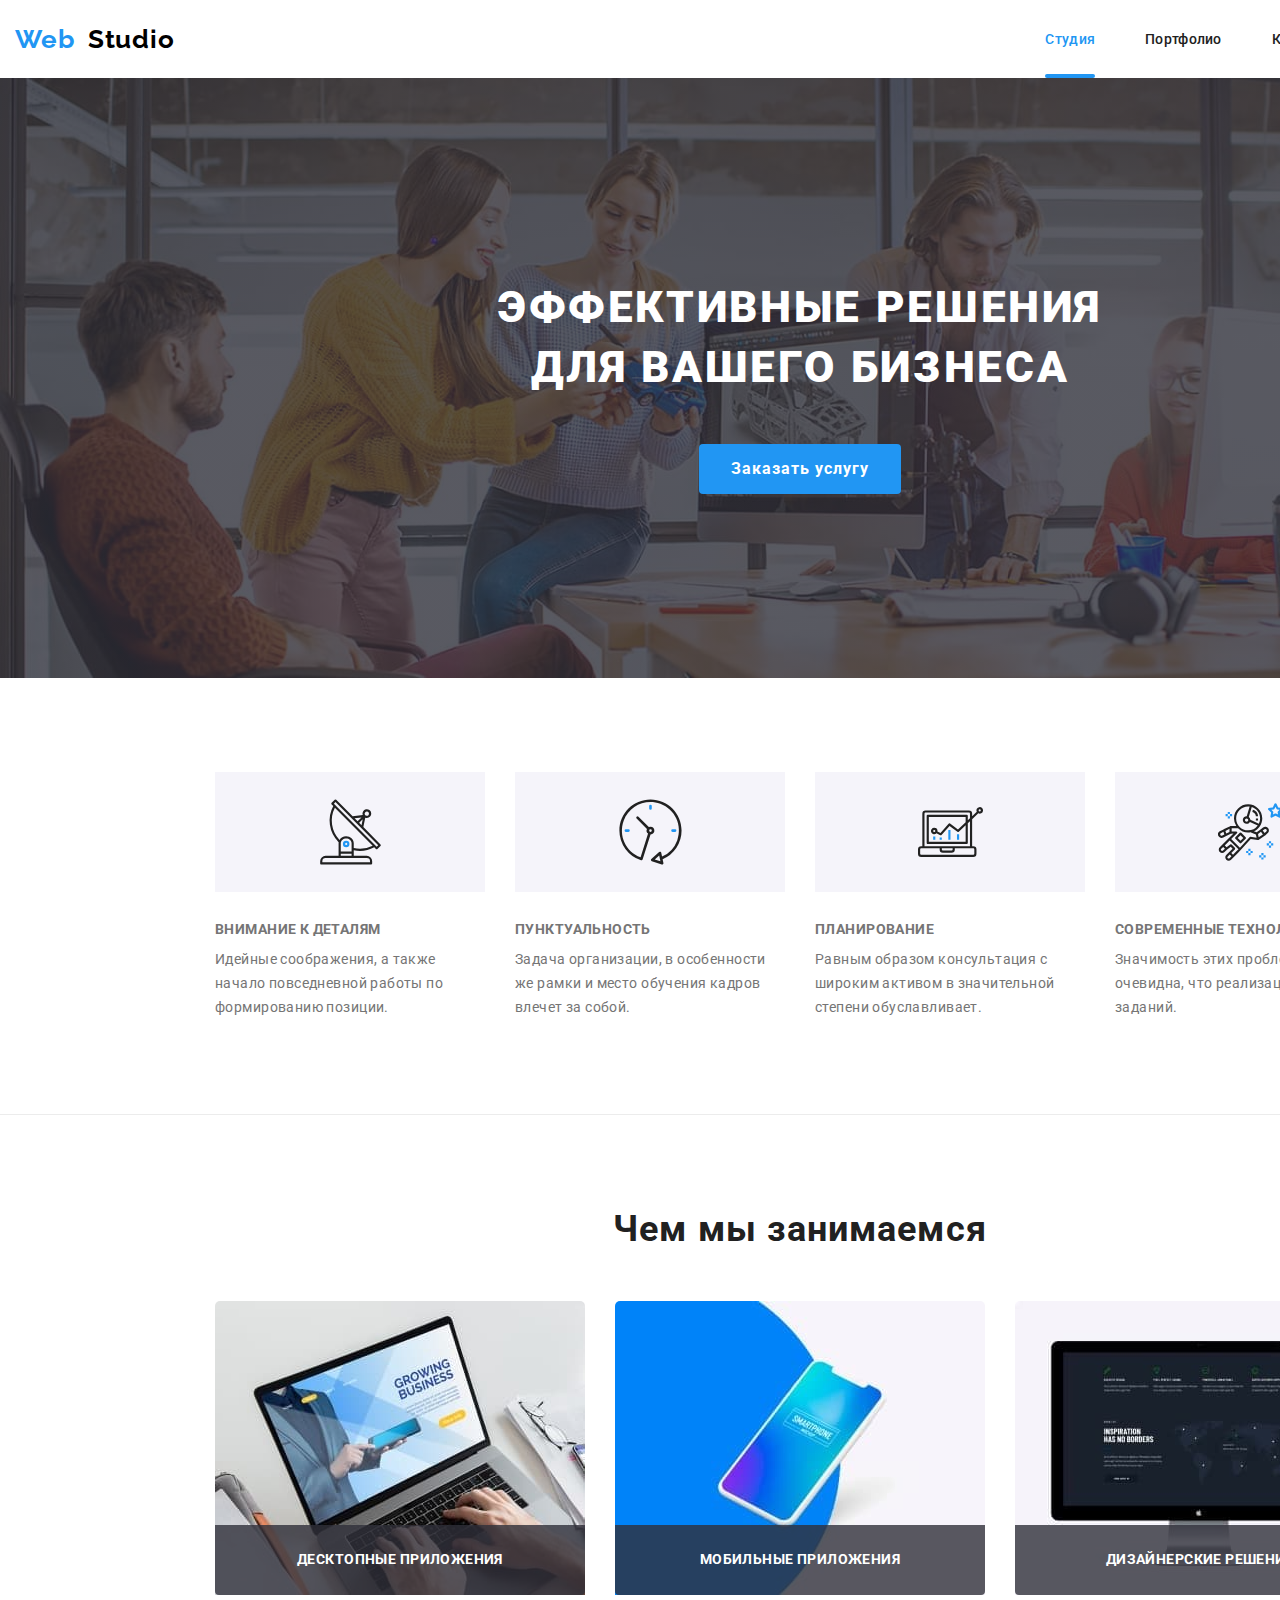
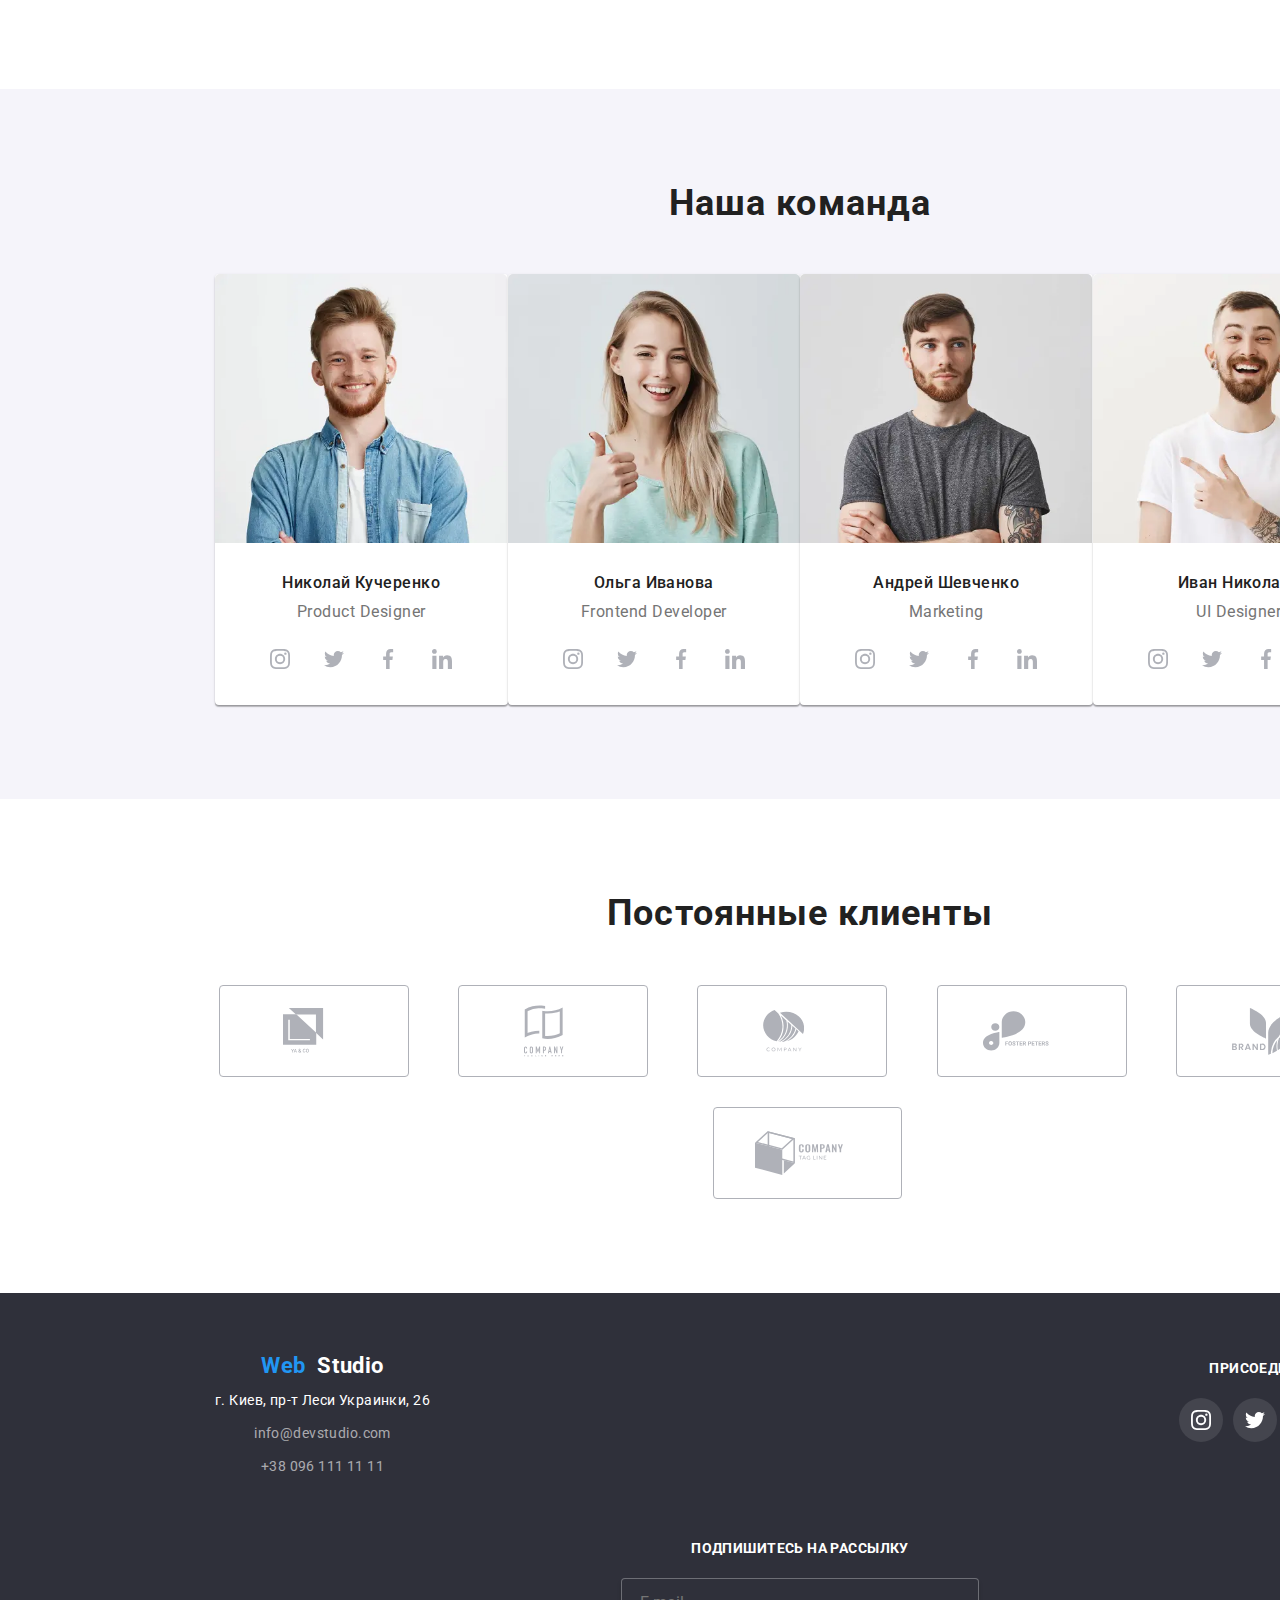
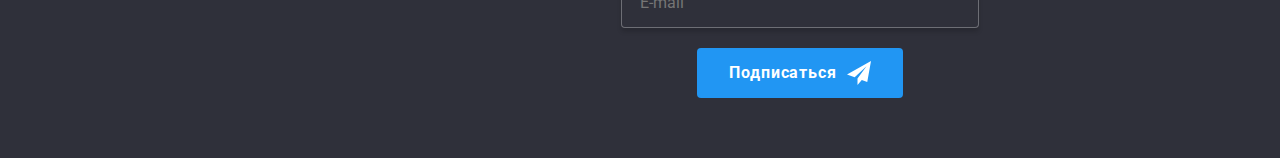
==== commit 85682932: "Добавляет фофрмление" ====
--- a/index.html
+++ b/index.html
@@ -194,17 +194,17 @@
       <section class="section team">
         <div class="container">
           <h2>Наша команда</h2>
-          <ul class="list">
+          <ul class="list cards">
             <!-- Николай Кучеренко -->
             <li class="item cards">
               <img
                 srcset="
-                  ./img/mobile/team-card-1-270.webp    270w,
-                  ./img/mobile/team-card-1-270@2x.webp 540w
+                  ./img/team/team-card-1.webp    1x,
+                  ./img/team/team-card-1@2x.webp 2x,
+                  ./img/team/team-card-1@3x.webp 3x
                 "
-                src="./img/mobile/team-card-1-270.jpg"
+                src="./img/team/team-card-1.jpg"
                 alt="Фото члена команды"
-                sizes="(min-width: 1200px) 25vw, (min-width: 768px) 50px, 100vw"
               />
               <h3 class="team-title">Николай Кучеренко</h3>
               <p class="team-position">Product Designer</p>
@@ -260,12 +260,12 @@
             <li class="item cards">
               <img
                 srcset="
-                  ./img/mobile/team-card-2-270.webp    270w,
-                  ./img/mobile/team-card-2-270@2x.webp 540w
+                  ./img/team/team-card-2.webp    1x,
+                  ./img/team/team-card-2@2x.webp 2x,
+                  ./img/team/team-card-2@3x.webp 3x
                 "
-                src="./img/mobile/team-card-2-270.jpg"
+                src="./img/team/team-card-2.jpg"
                 alt="Фото члена команды"
-                sizes="(min-width: 1200px) 25vw, (min-width: 768px) 50px, 100vw"
               />
               <h3 class="team-title">Ольга Иванова</h3>
               <p class="team-position">Frontend Developer</p>
@@ -321,12 +321,12 @@
             <li class="item cards">
               <img
                 srcset="
-                  ./img/mobile/team-card-3-270.webp    270w,
-                  ./img/mobile/team-card-3-270@2x.webp 540w
+                  ./img/team/team-card-3.webp    1x,
+                  ./img/team/team-card-3@2x.webp 2x,
+                  ./img/team/team-card-3@3x.webp 3x
                 "
-                src="./img/mobile/team-card-3-270.jpg"
+                src="./img/team/team-card-3.jpg"
                 alt="Фото члена команды"
-                sizes="(min-width: 1200px) 25vw, (min-width: 768px) 50px, 100vw"
               />
               <h3 class="team-title">Андрей Шевченко</h3>
               <p class="team-position">Marketing</p>
@@ -382,12 +382,12 @@
             <li class="item cards">
               <img
                 srcset="
-                  ./img/mobile/team-card-4-270.webp    270w,
-                  ./img/mobile/team-card-4-270@2x.webp 540w
+                  ./img/team/team-card-4.webp    1x,
+                  ./img/team/team-card-4@2x.webp 2x,
+                  ./img/team/team-card-4@3x.webp 3x
                 "
-                src="./img/mobile/team-card-4-270.jpg"
+                src="./img/team/team-card-4.jpg"
                 alt="Фото члена команды"
-                sizes="(min-width: 1200px) 25vw, (min-width: 768px) 50px, 100vw"
               />
               <h3 class="team-title">Иван Николаев</h3>
               <p class="team-position">UI Designer</p>
@@ -643,13 +643,13 @@
             </ul>
           </div>
         </div>
-        <div class="foot-follow">
-          <form>
-            <b>подпишитесь на рассылку</b><br />
-            <input class="foot-form input" type="text" placeholder="E-mail" />
-            <button class="button primary">Подписаться</button>
-          </form>
-        </div>
+      </div>
+      <div class="foot-follow">
+        <form>
+          <b>подпишитесь на рассылку</b><br />
+          <input class="foot-form input" type="text" placeholder="E-mail" />
+          <button class="button primary">Подписаться</button>
+        </form>
       </div>
     </footer>
 
--- a/css/main.min.css
+++ b/css/main.min.css
@@ -1,3 +1,3 @@
-/*! modern-normalize v0.6.0 | MIT License | https://github.com/sindresorhus/modern-normalize */*,*::before,*::after{-webkit-box-sizing:border-box;box-sizing:border-box}:root{-moz-tab-size:4;-o-tab-size:4;tab-size:4}html{line-height:1.15;-webkit-text-size-adjust:100%}body{margin:0}body{font-family:system-ui,-apple-system,"Segoe UI",Roboto,Helvetica,Arial,sans-serif,"Apple Color Emoji","Segoe UI Emoji"}hr{height:0}abbr[title]{-webkit-text-decoration:underline dotted;text-decoration:underline dotted}b,strong{font-weight:bolder}code,kbd,samp,pre{font-family:SFMono-Regular, Consolas, "Liberation Mono", Menlo, monospace;font-size:1em}small{font-size:80%}sub,sup{font-size:75%;line-height:0;position:relative;vertical-align:baseline}sub{bottom:-0.25em}sup{top:-0.5em}button,input,optgroup,select,textarea{font-family:inherit;font-size:100%;line-height:1.15;margin:0}button,select{text-transform:none}button,[type="button"],[type="reset"],[type="submit"]{-webkit-appearance:button}button::-moz-focus-inner,[type="button"]::-moz-focus-inner,[type="reset"]::-moz-focus-inner,[type="submit"]::-moz-focus-inner{border-style:none;padding:0}button:-moz-focusring,[type="button"]:-moz-focusring,[type="reset"]:-moz-focusring,[type="submit"]:-moz-focusring{outline:1px dotted ButtonText}fieldset{padding:0.35em 0.75em 0.625em}legend{padding:0}progress{vertical-align:baseline}[type="number"]::-webkit-inner-spin-button,[type="number"]::-webkit-outer-spin-button{height:auto}[type="search"]{-webkit-appearance:textfield;outline-offset:-2px}[type="search"]::-webkit-search-decoration{-webkit-appearance:none}::-webkit-file-upload-button{-webkit-appearance:button;font:inherit}summary{display:list-item}.page-header .list,.page-footer .list,.advantage .list,.doing .list,.team .list,.customer .list,.projects .list{list-style:none;margin:0;padding:0}.page-header .link,.main-header .logo-head,.page-footer .link,.doing .link,.team .link,.projects-item .link{text-decoration:none;cursor:pointer}.main-header,.page-footer .container,.advantage .container,.doing .container,.team .container,.customer .container,.projects .container{width:1200px;margin-left:auto;margin-right:auto;padding-left:15px;padding-right:15px}.main-header{display:-webkit-box;display:-ms-flexbox;display:flex;-webkit-box-align:center;-ms-flex-align:center;align-items:center}body{margin:0;font-family:"Roboto",sans-serif;color:#757575}img{display:block;max-width:100%;height:auto}.page-header{position:relative;background-color:#fff}@media screen and (max-width: 767px){.page-header.container{width:480px;margin-left:auto;margin-right:auto}}@media screen and (min-width: 768px){.page-header.container{width:768px;margin-left:auto;margin-right:auto}}@media screen and (min-width: 1200px){.page-header.container{width:1600px;margin-left:auto;margin-right:auto}}.main-header{-webkit-box-pack:justify;-ms-flex-pack:justify;justify-content:space-between}@media screen and (max-width: 767px){.main-header{width:480px}}@media screen and (min-width: 768px){.main-header{width:768px}}@media screen and (min-width: 1200px){.main-header{width:1200px}}@media screen and (max-width: 480px){.main-header{padding-top:16px;padding-bottom:16px}}.main-header .logo-head{font-family:"Raleway",sans-serif;text-decoration:none}@media screen and (max-width: 767px){.main-header .logo-head{font-weight:700;font-size:24px;line-height:1.16;letter-spacing:.03em}}@media screen and (min-width: 768px){.main-header .logo-head{font-weight:700;font-size:26px;line-height:1.19;letter-spacing:.03em}}.logo-web{color:#2196f3}.logo-nav{color:#000000}.menu-button{display:-webkit-inline-box;display:-ms-inline-flexbox;display:inline-flex;margin:0;padding:0;border:none;background-color:transparent}.menu-button:hover,.menu-button:focus .icon-menu{fill:#2196f3;cursor:pointer}.menu-button:hover,.menu-button:focus .icon-cross{fill:#2196f3;cursor:pointer}.menu-button .icon-cross{display:none}.menu-button.is-open .icon-cross{display:block}.menu-button.is-open .icon-menu{display:none}.menu-container{display:none;position:absolute;top:100%;left:0;max-width:480px;width:100%;height:393px;padding-top:20px;background-color:#fff;-webkit-box-shadow:0px 1px 3px rgba(0,0,0,0.16),0px 2px 4px rgba(0,0,0,0.08),0px 4px 8px rgba(0,0,0,0.04);box-shadow:0px 1px 3px rgba(0,0,0,0.16),0px 2px 4px rgba(0,0,0,0.08),0px 4px 8px rgba(0,0,0,0.04);text-align:center}.menu-container.is-open{display:block}@media screen and (max-width: 767px){.main-nav{margin-bottom:60px}}.site-nav .link.current{color:#2196f3}.site-nav .link.current::after{opacity:1}.site-nav .link{position:relative;color:#212121;-webkit-transition:color 250ms cubic-bezier(0.4, 0, 0.2, 1);transition:color 250ms cubic-bezier(0.4, 0, 0.2, 1)}@media screen and (max-width: 767px){.site-nav .link{display:inline-block;padding-top:40px;padding-bottom:12px;font-weight:500;font-size:18px;line-height:1.16;letter-spacing:.02em}}.site-nav .link::after{position:absolute;content:'';left:0;bottom:0;display:block;width:100%;height:4px;background-color:#2196f3;border-radius:4px;opacity:0;-webkit-transition:opacity 250ms cubic-bezier(0.4, 0, 0.2, 1);transition:opacity 250ms cubic-bezier(0.4, 0, 0.2, 1)}.site-nav .link:hover{color:#2196f3;-webkit-transition:color 250ms cubic-bezier(0.4, 0, 0.2, 1);transition:color 250ms cubic-bezier(0.4, 0, 0.2, 1)}.site-nav .link:focus{color:#2196f3;-webkit-transition:color 250ms cubic-bezier(0.4, 0, 0.2, 1);transition:color 250ms cubic-bezier(0.4, 0, 0.2, 1)}.cont-nav .link{color:#757575;-webkit-transition:color 250ms cubic-bezier(0.4, 0, 0.2, 1);transition:color 250ms cubic-bezier(0.4, 0, 0.2, 1)}@media screen and (max-width: 767px){.cont-nav .link{display:inline-block}}@media screen and (max-width: 767px){.cont-nav .link{font-weight:500;font-size:18px;line-height:1.16;letter-spacing:.02em}}@media screen and (min-width: 480px){.cont-nav .link{font-weight:500;font-size:12px;line-height:1.16;letter-spacing:.02em}}.cont-nav .link:hover,.cont-nav .link:focus{color:#2196f3;-webkit-transition:color 250ms cubic-bezier(0.4, 0, 0.2, 1);transition:color 250ms cubic-bezier(0.4, 0, 0.2, 1)}@media screen and (max-width: 767px){.cont-nav .mail.link{margin-bottom:12px}}.cont-nav .mail-icon{width:16px;height:11px;margin-right:10px;fill:currentColor;cursor:pointer}.cont-nav .phone-icon{width:10px;height:15px;margin-right:10px;fill:currentColor;cursor:pointer}.page-footer{width:100%;padding-top:60px;padding-bottom:60px;background-color:#2f303a;color:#fff;text-align:center}@media screen and (max-width: 767px){.page-footer{margin-left:auto;margin-right:auto}}@media screen and (min-width: 768px){.page-footer{margin-left:auto;margin-right:auto}}@media screen and (min-width: 1200px){.page-footer{width:1600px;margin-left:auto;margin-right:auto}}@media screen and (max-width: 767px){.page-footer .foot-child,.page-footer .foot-link{margin-bottom:60px}}@media screen and (max-width: 767px){.page-footer .container{width:450px}}@media screen and (min-width: 768px){.page-footer .container{width:327px}}@media screen and (min-width: 1200px){.page-footer .container{width:1200px}}.page-footer .link{color:rgba(255,255,255,0.6)}.page-footer b{display:inline-block;margin-bottom:21px;text-transform:uppercase;font-weight:700;font-size:14px;line-height:1.14;letter-spacing:.03em}@media screen and (min-width: 1200px){.page-footer .container.info{display:-webkit-box;display:-ms-flexbox;display:flex;-webkit-box-align:baseline;-ms-flex-align:baseline;align-items:baseline;-webkit-box-pack:justify;-ms-flex-pack:justify;justify-content:space-between}}.page-footer .address{font-weight:400;font-size:14px;line-height:1.71;letter-spacing:.03em}.page-footer .logo-foot{color:#fff}.page-footer .logo-foot.link{display:inline-block;margin-bottom:10px}@media screen and (max-width: 1199px){.page-footer .logo-foot{font-weight:700;font-size:24px;line-height:1.16;letter-spacing:.03em}}@media screen and (min-width: 1200px){.page-footer .logo-foot{font-weight:700;font-size:22px;line-height:1.18;letter-spacing:.03em}}.address.company{margin-bottom:9px;font-family:inherit;font-style:normal}.address .link{font-family:inherit;font-style:normal}@media screen and (min-width: 1200px){.address .link{font-weight:400;font-size:14px;line-height:1.71;letter-spacing:.03em}}.address .link.mail{display:inline-block;margin-bottom:9px}.address .link:hover,.address .link:focus{color:#2196f3;-webkit-transition:color 250ms cubic-bezier(0.4, 0, 0.2, 1);transition:color 250ms cubic-bezier(0.4, 0, 0.2, 1)}.page-footer .input{padding:12px 18px;height:50px;border:1px solid rgba(255,255,255,0.3);-webkit-box-sizing:border-box;box-sizing:border-box;-webkit-box-shadow:0px 4px 4px rgba(0,0,0,0.15);box-shadow:0px 4px 4px rgba(0,0,0,0.15);border-radius:4px;color:#fff;background-color:#2f303a;outline:none}@media screen and (max-width: 767px){.page-footer .input{width:100%;margin-bottom:20px}}@media screen and (min-width: 768px){.page-footer .input{display:-webkit-box;display:-ms-flexbox;display:flex;-webkit-box-align:center;-ms-flex-align:center;align-items:center;width:463px;margin-bottom:20px}}@media screen and (min-width: 1200px){.page-footer .input{width:358px}}.social .list{display:-webkit-box;display:-ms-flexbox;display:flex;-webkit-box-pack:center;-ms-flex-pack:center;justify-content:center}.social .link{display:-webkit-box;display:-ms-flexbox;display:flex;-webkit-box-align:center;-ms-flex-align:center;align-items:center;-webkit-box-pack:center;-ms-flex-pack:center;justify-content:center;width:44px;height:44px;color:#afb1b8;background-color:rgba(255,255,255,0.1);border-radius:50%;-webkit-transition:background-color 250ms cubic-bezier(0.4, 0, 0.2, 1);transition:background-color 250ms cubic-bezier(0.4, 0, 0.2, 1);-webkit-transition:color 250ms cubic-bezier(0.4, 0, 0.2, 1);transition:color 250ms cubic-bezier(0.4, 0, 0.2, 1)}.social .link:hover,.social .link:focus{color:#fff;background-color:#2196f3;-webkit-transition:background-color 250ms cubic-bezier(0.4, 0, 0.2, 1);transition:background-color 250ms cubic-bezier(0.4, 0, 0.2, 1);-webkit-transition:color 250ms cubic-bezier(0.4, 0, 0.2, 1);transition:color 250ms cubic-bezier(0.4, 0, 0.2, 1);-webkit-transform:scale3d(1.1, 1.1, 1.1);transform:scale3d(1.1, 1.1, 1.1)}.social-icon{fill:currentColor}.foot-link .social .item{margin-right:10px}.foot-link .social .item:nth-child(4n){margin-right:0}.foot-link .link{color:#fff}.foot-link .link:hover,.foot-link .link:focus{color:#fff;-webkit-transition:color 250ms cubic-bezier(0.4, 0, 0.2, 1);transition:color 250ms cubic-bezier(0.4, 0, 0.2, 1)}.button.primary{display:-webkit-inline-box;display:-ms-inline-flexbox;display:inline-flex;-webkit-box-align:center;-ms-flex-align:center;align-items:center;text-align:center;min-width:200px;min-height:50px;border-radius:4px;padding:10px 32px;cursor:pointer;color:#fff;background-color:#2196f3;text-decoration:none;font-weight:700;font-size:16px;line-height:1.87;letter-spacing:.06em;border-color:transparent}.button.primary::after{content:'';width:24px;height:24px;margin-left:10px;background-image:url("../img/icon/icon-send.svg");background-size:contain}.backdrop{background-color:rgba(0,0,0,0.2);-webkit-transition:250ms cubic-bezier(0.4, 0, 0.2, 1);transition:250ms cubic-bezier(0.4, 0, 0.2, 1)}@media screen and (max-width: 1199px){.backdrop{padding:95px 16px;overflow-y:scroll}}@media screen and (min-width: 1200px){.backdrop{position:fixed;top:0;left:0;width:100%;height:100%}}.backdrop.is-hidden{opacity:0;pointer-events:none;-webkit-transition:250ms cubic-bezier(0.4, 0, 0.2, 1);transition:250ms cubic-bezier(0.4, 0, 0.2, 1)}.modal{position:absolute;top:50%;left:50%;-webkit-transform:translate(-50%, -50%);transform:translate(-50%, -50%);-webkit-box-shadow:0px 2px 1px rgba(0,0,0,0.2),0px 1px 1px rgba(0,0,0,0.14),0px 1px 3px rgba(0,0,0,0.12);box-shadow:0px 2px 1px rgba(0,0,0,0.2),0px 1px 1px rgba(0,0,0,0.14),0px 1px 3px rgba(0,0,0,0.12);border-radius:4px;background-color:#fff}@media screen and (min-width: 680px){.modal{min-width:450px;min-height:609px}}@media screen and (min-width: 1200px){.modal{min-width:528px;min-height:581px}}.modal .icon-button{position:absolute;right:8px;top:8px;width:30px;height:30px;border-radius:50%;border:1px solid rgba(0,0,0,0.1);background-color:#fff;cursor:pointer}.icon-button:hover .icon-button-close{fill:#2196f3}.icon-button-close{fill:black}.form{padding:40px}@media screen and (min-width: 680px){.form{width:450px;height:609px}}@media screen and (min-width: 1200px){.form{width:528px;height:581px}}.form-about{margin:0;padding:0;margin-bottom:30px;font-weight:700;font-size:20px;line-height:1.15;text-align:center;letter-spacing:0.03em;color:#212121}.form-field{position:relative;display:-webkit-box;display:-ms-flexbox;display:flex;-webkit-box-pack:center;-ms-flex-pack:center;justify-content:center;-webkit-box-align:center;-ms-flex-align:center;align-items:center;margin-bottom:28px}.form-input{width:100%;height:40px;padding:12px 8px 12px 42px;border:1px solid rgba(33,33,33,0.2);border-radius:4px;cursor:pointer}.form-text{position:absolute;top:25%;left:42px;font-weight:400;font-size:14px;line-height:1.71}.icon-form{position:absolute;top:85%;left:16px;-webkit-transform:translateY(-125%);transform:translateY(-125%);display:inline-block;color:black}.form-input:focus+.form-text{color:#2196f3;-webkit-transform:translate(-90%, -150%);transform:translate(-90%, -150%);-webkit-transition:250ms cubic-bezier(0.4, 0, 0.2, 1);transition:250ms cubic-bezier(0.4, 0, 0.2, 1)}.form-input:focus+.form-text.tel{-webkit-transform:translate(-50%, -150%);transform:translate(-50%, -150%)}.form-input:focus+.form-text.mail{-webkit-transform:translate(-60%, -150%);transform:translate(-60%, -150%)}.form-input:not(:placeholder-shown)+.form-text{-webkit-transform:translate(-90%, -150%);transform:translate(-90%, -150%)}.form-input:not(:placeholder-shown)+.form-text.tel{-webkit-transform:translate(-50%, -150%);transform:translate(-50%, -150%)}.form-input:not(:placeholder-shown)+.form-text.mail{-webkit-transform:translate(-60%, -150%);transform:translate(-60%, -150%)}.form-input:focus-within ~ .icon-form{fill:#2196f3}.form-input:focus{border-color:#2196f3;outline:none}.form-field.comments{margin-bottom:20px}.form-input.comments{height:120px;padding-left:16px;resize:none}.form-text.comments{top:12px;left:16px}.form-input:focus+.form-text.comments{-webkit-transform:translateY(-150%);transform:translateY(-150%)}.form-input:not(:placeholder-shown)+.form-text.comments{-webkit-transform:translateY(-150%);transform:translateY(-150%)}.consent{display:-webkit-box;display:-ms-flexbox;display:flex;-webkit-box-pack:center;-ms-flex-pack:center;justify-content:center;-webkit-box-align:center;-ms-flex-align:center;align-items:center;margin-bottom:30px;cursor:pointer}.check-input{position:absolute;width:1px;height:1px;margin:-1px;border:0;padding:0;clip:rect(0 0 0 0);overflow:hidden}.checkbox{width:15px;height:16px;margin:0;margin-right:5px;background-image:url("../img/icon/nocheck.svg");background-size:contain;background-repeat:no-repeat}.check-input:checked+.checkbox,.check-input:checked:focus+.checkbox{background-image:url("../img/icon/check.svg");background-size:contain;background-color:#2196f3;border-radius:4px}.text.consent{margin:0;padding:0;left:36px;font-weight:400;font-size:14px;line-height:1.71;letter-spacing:0.03em}.text-link{font-weight:400;font-size:14px;line-height:1.71;color:#2196f3}.button-submit{display:block;margin-right:auto;margin-left:auto;min-width:200px;min-height:50px;border-radius:4px;padding:10px 32px;text-decoration:none;border-color:transparent;font-weight:700;font-size:16px;line-height:1.87;letter-spacing:0.06em;-webkit-box-shadow:0px 4px 4px rgba(0,0,0,0.15);box-shadow:0px 4px 4px rgba(0,0,0,0.15);background-color:#2196f3;color:#fff;cursor:pointer}@media screen and (max-width: 767px){.section.hero{width:480px;margin-left:auto;margin-right:auto}}@media screen and (min-width: 768px){.section.hero{width:768px}}@media screen and (min-width: 1200px){.section.hero{width:1600px;padding-top:0;padding-bottom:0}}.hero{text-align:center}.hero>.overley{background-color:#757575;background-image:-webkit-gradient(linear, left top, right top, from(rgba(47,48,58,0.8)), to(rgba(47,48,58,0.8))),url("../img/hero/hero-img.jpg");background-image:linear-gradient(to right, rgba(47,48,58,0.8), rgba(47,48,58,0.8)),url("../img/hero/hero-img.jpg");background-repeat:no-repeat;background-position:center;background-size:cover}@media screen and (min-width: 1200px){.hero>.overley{height:600px;max-width:1600px;margin-left:auto;margin-right:auto}}.hero .hero-title{margin-top:0;margin-bottom:46px;padding-top:200px;color:#fff;text-transform:uppercase;font-weight:900;font-size:44px;line-height:1.36;letter-spacing:.06em}@media screen and (max-width: 1199px){.hero .hero-title{font-weight:900;font-size:26px;line-height:1.61;letter-spacing:.06em;padding-top:118px}}.hero .button{min-width:200px;padding:10px 32px;text-align:center;margin-bottom:118px;text-decoration:none;font-weight:700;font-size:16px;line-height:1.88;letter-spacing:.06em;color:#fff;background-color:#2196f3;border-radius:4px;border-color:transparent;cursor:pointer}@media screen and (max-width: 767px){.section.advantage{width:480px;padding-top:60px;padding-bottom:60px;margin-left:auto;margin-right:auto}}@media screen and (min-width: 768px){.section.advantage{width:768px;padding-top:60px;padding-bottom:60px;margin-left:auto;margin-right:auto}}@media screen and (min-width: 1200px){.section.advantage{width:1600px;border-bottom:1px solid #ececec;padding-top:94px;padding-bottom:94px;margin-left:auto;margin-right:auto}}.visually-hidden{position:absolute !important;clip:rect(1px 1px 1px 1px);clip:rect(1px, 1px, 1px, 1px);padding:0 !important;border:0 !important;height:1px !important;width:1px !important;overflow:hidden}@media screen and (max-width: 767px){.advantage .container{width:480px}}@media screen and (min-width: 768px){.advantage .container{width:768px}}@media screen and (min-width: 1200px){.advantage .container{width:1200px}}@media screen and (min-width: 768px){.advantage .list{display:-webkit-box;display:-ms-flexbox;display:flex;-ms-flex-wrap:wrap;flex-wrap:wrap;margin:-15px}}@media screen and (min-width: 1200px){.advantage .list{display:-webkit-box;display:-ms-flexbox;display:flex}}@media screen and (max-width: 767px){.advantage .item{width:100%}}@media screen and (min-width: 768px){.advantage .item{width:calc((100% - 4 * 15px) / 2);margin:15px}}@media screen and (min-width: 1200px){.advantage .item{width:calc((100% - 8 * 15px) / 4)}}.advantage .background-icon{display:-webkit-box;display:-ms-flexbox;display:flex;-webkit-box-align:center;-ms-flex-align:center;align-items:center;-webkit-box-pack:center;-ms-flex-pack:center;justify-content:center;margin-bottom:30px;background-color:#f5f4fa}@media screen and (max-width: 767px){.advantage .background-icon{width:100%;height:120px}}@media screen and (min-width: 768px){.advantage .background-icon{width:354px;height:120px}}@media screen and (min-width: 1200px){.advantage .background-icon{width:270px;height:120px}}.antenna-icon{width:65px;height:70px;-webkit-box-align:center;-ms-flex-align:center;align-items:center}.section h2{margin-top:0;margin-bottom:50px;text-align:center;font-weight:700;font-size:36px;line-height:1.16;letter-spacing:.03em;color:#212121}.advantage-title{margin-top:0;margin-bottom:10px;font-weight:700;font-size:14px;line-height:1.14;letter-spacing:.03em;text-transform:uppercase;color:var(--title-text-color)}@media screen and (max-width: 767px){.advantage-title{text-align:center}}.advantage .text{margin-top:0;padding:0;font-weight:400;font-size:14px;line-height:1.71;letter-spacing:.03em}@media screen and (max-width: 767px){.advantage .text:not(:last-child){margin-bottom:30px}}@media screen and (min-width: 1200px){.advantage .text{margin-bottom:0}}@media screen and (max-width: 1199px){.section.doing{display:none}}@media screen and (min-width: 1200px){.section.doing{width:1600px;padding-top:94px;padding-bottom:94px;margin-left:auto;margin-right:auto}}.doing .list{display:-webkit-box;display:-ms-flexbox;display:flex;margin:-15px}.doing .item{position:relative;margin:15px;width:calc((100% - 6 * 15px) / 3);text-align:center}.doing .itemitem:nth-child(3n){margin-right:0;margin-bottom:0}.doing img{display:block}.doing .doing-text{position:absolute;width:100%;height:70px;bottom:0;margin:0;padding:27px;background:rgba(47,48,58,0.8);border-radius:0px 0px 4px 4px;font-weight:700;font-size:14px;line-height:1.14;letter-spacing:.03em;text-align:center;text-transform:uppercase;color:#fff}.section.team{width:100%;background-color:#f5f4fa}@media screen and (max-width: 767px){.section.team{margin-right:auto;margin-left:auto;padding-top:60px;padding-bottom:60px}}@media screen and (min-width: 768px){.section.team{margin-right:auto;margin-left:auto;padding-top:60px;padding-bottom:60px}}@media screen and (min-width: 1200px){.section.team{width:1600px;padding-top:94px;padding-bottom:94px;margin-right:auto;margin-left:auto}}@media screen and (max-width: 767px){.team .container{width:480px}}@media screen and (min-width: 768px){.team .container{width:768px}}@media screen and (min-width: 1200px){.team .container{width:1200px}}.team .link{color:#afb1b8}@media screen and (min-width: 768px) and (max-width: 1199px){.team .list{display:-webkit-box;display:-ms-flexbox;display:flex;-ms-flex-wrap:wrap;flex-wrap:wrap;margin:-15px}}@media screen and (min-width: 1200px){.team .list{display:-webkit-box;display:-ms-flexbox;display:flex;-webkit-box-pack:justify;-ms-flex-pack:justify;justify-content:space-between}}.team img{margin-bottom:30px}.team .item.cards{background-color:#fff;border-radius:4px;-webkit-box-shadow:0px 2px 1px rgba(0,0,0,0.2),0px 1px 1px rgba(0,0,0,0.14),0px 1px 3px rgba(0,0,0,0.12);box-shadow:0px 2px 1px rgba(0,0,0,0.2),0px 1px 1px rgba(0,0,0,0.14),0px 1px 3px rgba(0,0,0,0.12)}@media screen and (max-width: 767px){.team .item.cards{padding-bottom:24px}.team .item.cards:not(:last-child){margin-bottom:30px}}@media screen and (min-width: 768px) and (max-width: 1199px){.team .item.cards{width:calc((100% - 4 * 15px) / 2);margin:15px;padding-bottom:24px}}.team .team-title{margin-top:0;margin-bottom:10px;font-weight:500;font-size:16px;line-height:1.19;letter-spacing:0.03em;color:#212121;text-align:center}.team .team-position{margin:0;margin-bottom:16px;font-weight:400;font-size:16px;line-height:1.19;letter-spacing:0.03em;text-align:center;color:#757575}.team .list.icon{display:-webkit-box;display:-ms-flexbox;display:flex;-webkit-box-pack:center;-ms-flex-pack:center;justify-content:center}@media screen and (min-width: 1200px){.team .list.icon{margin-bottom:24px}}.team .item.social{margin-right:10px}.team .item.social:nth-child(4n){margin-right:0}.team .link{display:-webkit-box;display:-ms-flexbox;display:flex;-webkit-box-pack:center;-ms-flex-pack:center;justify-content:center;-webkit-box-align:center;-ms-flex-align:center;align-items:center;width:44px;height:44px;border-radius:50%}.team .social-icon{fill:currentColor}@media screen and (max-width: 767px){.section.customer{width:480px;padding-top:60px;padding-bottom:60px;margin-left:auto;margin-right:auto}}@media screen and (min-width: 768px){.section.customer{width:768px;padding-top:60px;padding-bottom:60px;margin-left:auto;margin-right:auto}}@media screen and (min-width: 1200px){.section.customer{width:1600px;padding-top:94px;padding-bottom:94px;margin-right:auto;margin-left:auto}}@media screen and (max-width: 767px){.customer .container{width:480px}}@media screen and (min-width: 768px){.customer .container{width:768px}}@media screen and (min-width: 1200px){.customer .container{width:1200px}}.customer .list{display:-webkit-box;display:-ms-flexbox;display:flex}@media screen and (max-width: 767px){.customer .list{-ms-flex-wrap:wrap;flex-wrap:wrap;margin:-15px}}@media screen and (min-width: 768px){.customer .list{-ms-flex-wrap:wrap;flex-wrap:wrap;margin:-15px}}@media screen{.customer .list{-webkit-box-pack:space-evenly;-ms-flex-pack:space-evenly;justify-content:space-evenly}}.customer .link{display:-webkit-box;display:-ms-flexbox;display:flex;-webkit-box-align:center;-ms-flex-align:center;align-items:center;-webkit-box-pack:center;-ms-flex-pack:center;justify-content:center;width:170px;height:90px;color:#afb1b8;-webkit-transition:color 250ms cubic-bezier(0.4, 0, 0.2, 1);transition:color 250ms cubic-bezier(0.4, 0, 0.2, 1);text-decoration:none;cursor:pointer}@media screen and (max-width: 1199px){.customer .link{margin:auto}}.customer .link:hover,.customer .link:focus{color:#2196f3;-webkit-transition:color 250ms cubic-bezier(0.4, 0, 0.2, 1);transition:color 250ms cubic-bezier(0.4, 0, 0.2, 1)}.customer .item{border:1px solid #afb1b8;-webkit-box-sizing:border-box;box-sizing:border-box;border-radius:4px;-webkit-transition:border 250ms cubic-bezier(0.4, 0, 0.2, 1);transition:border 250ms cubic-bezier(0.4, 0, 0.2, 1)}@media screen and (max-width: 767px){.customer .item{width:calc((100% - 4 * 15px) / 2);margin:15px}}@media screen and (min-width: 768px){.customer .item{width:calc((100% - 6 * 15px) / 3);margin:15px}}@media screen and (min-width: 1200px){.customer .item{margin-right:30px;width:calc((100% - 60px) / 6)}.customer .item:nth-child(6n){margin-right:0}}.customer .item:hover,.customer .item:focus{border:1px solid #2196f3;-webkit-transition:border 250ms cubic-bezier(0.4, 0, 0.2, 1);transition:border 250ms cubic-bezier(0.4, 0, 0.2, 1)}.customer .customer-icon{fill:currentColor;cursor:pointer}.projects{border-top:1px solid #ececec}@media screen and (max-width: 767px){.projects{position:relative;width:480px}}@media screen and (min-width: 768px){.projects{width:768px}}@media screen and (min-width: 1200px){.projects{width:1600px;margin-left:auto;margin-right:auto}}@media screen and (max-width: 767px){.projects .list.container-btn{display:-webkit-box;display:-ms-flexbox;display:flex;-ms-flex-wrap:wrap;flex-wrap:wrap;padding-top:60px;margin-bottom:40px;text-align:center}.projects .list.container-btn li{margin-right:8px}.projects .list.container-btn li:nth-child(-n+3){margin-bottom:15px}.projects .list.container-btn li:nth-last-child(3){margin-right:0}.projects .list.container-btn li:nth-child(5n){margin-right:0}}@media screen and (min-width: 1200px){.projects .list.container-btn{display:-webkit-box;display:-ms-flexbox;display:flex;-webkit-box-pack:center;-ms-flex-pack:center;justify-content:center;padding-top:94px;margin-bottom:50px;text-align:center}.projects .list.container-btn li{margin-right:8px}.projects .list.container-btn li:nth-child(5n){margin-right:0}.projects .list.cards{display:-webkit-box;display:-ms-flexbox;display:flex;-ms-flex-wrap:wrap;flex-wrap:wrap;padding-bottom:94px}}.button{padding:6px 22px;font-family:inherit;text-align:center;font-weight:500;font-size:16px;line-height:1.63;letter-spacing:.03em;border:transparent;border-radius:4px;color:#212121;background:#f5f4fa;-webkit-transition:background-color 250ms cubic-bezier(0.4, 0, 0.2, 1);transition:background-color 250ms cubic-bezier(0.4, 0, 0.2, 1);-webkit-transition:color 250ms cubic-bezier(0.4, 0, 0.2, 1);transition:color 250ms cubic-bezier(0.4, 0, 0.2, 1);-webkit-transition:-webkit-box-shadow 250ms cubic-bezier(0.4, 0, 0.2, 1);transition:-webkit-box-shadow 250ms cubic-bezier(0.4, 0, 0.2, 1);transition:box-shadow 250ms cubic-bezier(0.4, 0, 0.2, 1);transition:box-shadow 250ms cubic-bezier(0.4, 0, 0.2, 1), -webkit-box-shadow 250ms cubic-bezier(0.4, 0, 0.2, 1)}.button:hover,.button:focus{color:#fff;background-color:#2196f3;-webkit-box-shadow:0px 2px 2px rgba(0,0,0,0.12),0px 1px 2px rgba(0,0,0,0.08),0px 3px 1px rgba(0,0,0,0.1);box-shadow:0px 2px 2px rgba(0,0,0,0.12),0px 1px 2px rgba(0,0,0,0.08),0px 3px 1px rgba(0,0,0,0.1)}.projects-item{border:1px solid #eeeeee;border-radius:5px}@media screen and (max-width: 767px){.projects-item:nth-child(-n+8){margin-bottom:30px}}@media screen and (min-width: 1200px){.projects-item{margin-right:30px;margin-bottom:30px;width:calc(+/*! modern-normalize v0.6.0 | MIT License | https://github.com/sindresorhus/modern-normalize */*,*::before,*::after{-webkit-box-sizing:border-box;box-sizing:border-box}:root{-moz-tab-size:4;-o-tab-size:4;tab-size:4}html{line-height:1.15;-webkit-text-size-adjust:100%}body{margin:0}body{font-family:system-ui,-apple-system,"Segoe UI",Roboto,Helvetica,Arial,sans-serif,"Apple Color Emoji","Segoe UI Emoji"}hr{height:0}abbr[title]{-webkit-text-decoration:underline dotted;text-decoration:underline dotted}b,strong{font-weight:bolder}code,kbd,samp,pre{font-family:SFMono-Regular, Consolas, "Liberation Mono", Menlo, monospace;font-size:1em}small{font-size:80%}sub,sup{font-size:75%;line-height:0;position:relative;vertical-align:baseline}sub{bottom:-0.25em}sup{top:-0.5em}button,input,optgroup,select,textarea{font-family:inherit;font-size:100%;line-height:1.15;margin:0}button,select{text-transform:none}button,[type="button"],[type="reset"],[type="submit"]{-webkit-appearance:button}button::-moz-focus-inner,[type="button"]::-moz-focus-inner,[type="reset"]::-moz-focus-inner,[type="submit"]::-moz-focus-inner{border-style:none;padding:0}button:-moz-focusring,[type="button"]:-moz-focusring,[type="reset"]:-moz-focusring,[type="submit"]:-moz-focusring{outline:1px dotted ButtonText}fieldset{padding:0.35em 0.75em 0.625em}legend{padding:0}progress{vertical-align:baseline}[type="number"]::-webkit-inner-spin-button,[type="number"]::-webkit-outer-spin-button{height:auto}[type="search"]{-webkit-appearance:textfield;outline-offset:-2px}[type="search"]::-webkit-search-decoration{-webkit-appearance:none}::-webkit-file-upload-button{-webkit-appearance:button;font:inherit}summary{display:list-item}.page-header .list,.page-footer .list,.advantage .list,.doing .list,.team .list,.customer .list,.projects .list{list-style:none;margin:0;padding:0}.page-header .link,.main-header .logo-head,.page-footer .link,.doing .link,.team .link,.projects-item .link{text-decoration:none;cursor:pointer}.page-footer .container,.advantage .container,.doing .container,.team .container,.customer .container,.projects .container{width:1200px;margin-left:auto;margin-right:auto;padding-left:15px;padding-right:15px}body{margin:0;font-family:"Roboto",sans-serif;color:#757575}img{display:block;max-width:100%;height:auto}.page-header{position:relative;background-color:#fff}@media screen and (max-width: 767px){.page-header.container{width:480px;margin-left:auto;margin-right:auto}}@media screen and (min-width: 768px){.page-header.container{display:-webkit-box;display:-ms-flexbox;display:flex;-webkit-box-align:center;-ms-flex-align:center;align-items:center;width:768px;margin-left:auto;margin-right:auto;padding-left:15px;padding-right:15px}}@media screen and (min-width: 1200px){.page-header.container{width:1600px;margin-left:auto;margin-right:auto}}.main-header{display:-webkit-box;display:-ms-flexbox;display:flex}@media screen and (max-width: 767px){.main-header{margin-left:auto;margin-right:auto;padding-left:15px;padding-right:15px;-webkit-box-align:center;-ms-flex-align:center;align-items:center;-webkit-box-pack:justify;-ms-flex-pack:justify;justify-content:space-between;width:480px;padding-top:16px;padding-bottom:16px}}@media screen and (min-width: 768px){.main-header{margin:0;padding:0}}@media screen and (min-width: 1200px){.main-header{width:1200px}}.main-header .logo-head{font-family:"Raleway",sans-serif;text-decoration:none}@media screen and (max-width: 767px){.main-header .logo-head{font-weight:700;font-size:24px;line-height:1.16;letter-spacing:.03em}}@media screen and (min-width: 768px){.main-header .logo-head{font-weight:700;font-size:26px;line-height:1.19;letter-spacing:.03em}}.logo-web{color:#2196f3}.logo-nav{color:#000000}@media screen and (max-width: 767px){.menu-button{display:-webkit-inline-box;display:-ms-inline-flexbox;display:inline-flex;margin:0;padding:0;border:none;background-color:transparent}.menu-button:hover,.menu-button:focus .icon-menu{fill:#2196f3;cursor:pointer}.menu-button:hover,.menu-button:focus .icon-cross{fill:#2196f3;cursor:pointer}.menu-button .icon-cross{display:none}.menu-button.is-open .icon-cross{display:block}.menu-button.is-open .icon-menu{display:none}}@media screen and (min-width: 768px){.menu-button{display:none}}@media screen and (max-width: 767px){.menu-container{display:none;position:absolute;top:100%;left:0;max-width:480px;width:100%;height:393px;padding-top:20px;background-color:#fff;-webkit-box-shadow:0px 1px 3px rgba(0,0,0,0.16),0px 2px 4px rgba(0,0,0,0.08),0px 4px 8px rgba(0,0,0,0.04);box-shadow:0px 1px 3px rgba(0,0,0,0.16),0px 2px 4px rgba(0,0,0,0.08),0px 4px 8px rgba(0,0,0,0.04);text-align:center}.menu-container.is-open{display:block}}@media screen and (min-width: 768px){.menu-container{display:-webkit-box;display:-ms-flexbox;display:flex}}@media screen and (max-width: 767px){.main-nav{margin-bottom:60px}}@media screen and (min-width: 768px){.site-nav{display:-webkit-box;display:-ms-flexbox;display:flex;margin-left:81px}.site-nav .item:not(:last-child){margin-right:50px}}@media screen and (min-width: 1200px){.site-nav{display:-webkit-box;display:-ms-flexbox;display:flex;margin-left:85px}}.site-nav .link.current{color:#2196f3}.site-nav .link.current::after{opacity:1}.site-nav .link{position:relative;color:#212121;-webkit-transition:color 250ms cubic-bezier(0.4, 0, 0.2, 1);transition:color 250ms cubic-bezier(0.4, 0, 0.2, 1)}@media screen and (max-width: 767px){.site-nav .link{display:inline-block;padding-top:40px;padding-bottom:12px;font-weight:500;font-size:18px;line-height:1.16;letter-spacing:.02em}}@media screen and (min-width: 768px){.site-nav .link{display:block;padding-top:32px;padding-bottom:32px;font-weight:500;font-size:14px;line-height:1;letter-spacing:.02em}}@media screen and (min-width: 1200px){.site-nav .link{display:block;padding-top:32px;padding-bottom:32px;font-weight:500;font-size:14px;line-height:1;letter-spacing:.02em}}.site-nav .link::after{position:absolute;content:'';left:0;bottom:0;display:block;width:100%;height:4px;background-color:#2196f3;border-radius:4px;opacity:0;-webkit-transition:opacity 250ms cubic-bezier(0.4, 0, 0.2, 1);transition:opacity 250ms cubic-bezier(0.4, 0, 0.2, 1)}.site-nav .link:hover{color:#2196f3;-webkit-transition:color 250ms cubic-bezier(0.4, 0, 0.2, 1);transition:color 250ms cubic-bezier(0.4, 0, 0.2, 1)}.site-nav .link:focus{color:#2196f3;-webkit-transition:color 250ms cubic-bezier(0.4, 0, 0.2, 1);transition:color 250ms cubic-bezier(0.4, 0, 0.2, 1)}@media screen and (min-width: 768px){.cont-nav{margin-left:auto;margin-left:84px}}@media screen and (min-width: 1200px){.cont-nav{margin-left:auto;display:-webkit-box;display:-ms-flexbox;display:flex;-webkit-box-align:center;-ms-flex-align:center;align-items:center}.cont-nav>.item.phone{margin-left:30px}}.cont-nav .link{color:#757575;-webkit-transition:color 250ms cubic-bezier(0.4, 0, 0.2, 1);transition:color 250ms cubic-bezier(0.4, 0, 0.2, 1)}@media screen and (max-width: 767px){.cont-nav .link{display:inline-block;font-weight:500;font-size:18px;line-height:1.16;letter-spacing:.02em}}@media screen and (min-width: 768px){.cont-nav .link{font-weight:500;font-size:12px;line-height:1.16;letter-spacing:.02em}}@media screen and (min-width: 1200px){.cont-nav .link{display:-webkit-inline-box;display:-ms-inline-flexbox;display:inline-flex;-webkit-box-align:center;-ms-flex-align:center;align-items:center;font-weight:500;font-size:14px;line-height:1.14;letter-spacing:.02em}}.cont-nav .link:hover,.cont-nav .link:focus{color:#2196f3;-webkit-transition:color 250ms cubic-bezier(0.4, 0, 0.2, 1);transition:color 250ms cubic-bezier(0.4, 0, 0.2, 1)}@media screen and (max-width: 767px){.cont-nav .mail.link{margin-bottom:12px}}.cont-nav .mail-icon{width:16px;height:11px;margin-right:10px;fill:currentColor;cursor:pointer}.cont-nav .phone-icon{width:10px;height:15px;margin-right:10px;fill:currentColor;cursor:pointer}.page-footer{padding-top:60px;padding-bottom:60px;background-color:#2f303a;color:#fff;text-align:center}@media screen and (max-width: 767px){.page-footer{width:480px;margin-left:auto;margin-right:auto}}@media screen and (min-width: 768px){.page-footer{width:768px;margin-left:auto;margin-right:auto}}@media screen and (min-width: 1200px){.page-footer{width:1600px}}@media screen and (max-width: 767px){.page-footer .foot-child,.page-footer .foot-link{margin-bottom:60px}}@media screen and (max-width: 767px){.page-footer .container{width:450px}}@media screen and (min-width: 768px){.page-footer .container{width:768px;display:-webkit-box;display:-ms-flexbox;display:flex;-ms-flex-pack:distribute;justify-content:space-around;margin-bottom:60px}}@media screen and (min-width: 1200px){.page-footer .container{width:1200px}}.page-footer .link{color:rgba(255,255,255,0.6)}.page-footer b{display:inline-block;margin-bottom:21px;text-transform:uppercase;font-weight:700;font-size:14px;line-height:1.14;letter-spacing:.03em}@media screen and (min-width: 1200px){.page-footer .container.info{display:-webkit-box;display:-ms-flexbox;display:flex;-webkit-box-align:baseline;-ms-flex-align:baseline;align-items:baseline;-webkit-box-pack:justify;-ms-flex-pack:justify;justify-content:space-between}}.page-footer .address{font-weight:400;font-size:14px;line-height:1.71;letter-spacing:.03em}.page-footer .logo-foot{color:#fff}.page-footer .logo-foot.link{display:inline-block;margin-bottom:10px}@media screen and (max-width: 1199px){.page-footer .logo-foot{font-weight:700;font-size:24px;line-height:1.16;letter-spacing:.03em}}@media screen and (min-width: 1200px){.page-footer .logo-foot{font-weight:700;font-size:22px;line-height:1.18;letter-spacing:.03em}}.address.company{margin-bottom:9px;font-family:inherit;font-style:normal}.address .link{font-family:inherit;font-style:normal}@media screen and (min-width: 1200px){.address .link{font-weight:400;font-size:14px;line-height:1.71;letter-spacing:.03em}}.address .link.mail{display:inline-block;margin-bottom:9px}.address .link:hover,.address .link:focus{color:#2196f3;-webkit-transition:color 250ms cubic-bezier(0.4, 0, 0.2, 1);transition:color 250ms cubic-bezier(0.4, 0, 0.2, 1)}.page-footer .input{padding:12px 18px;height:50px;border:1px solid rgba(255,255,255,0.3);-webkit-box-sizing:border-box;box-sizing:border-box;-webkit-box-shadow:0px 4px 4px rgba(0,0,0,0.15);box-shadow:0px 4px 4px rgba(0,0,0,0.15);border-radius:4px;color:#fff;background-color:#2f303a;outline:none}@media screen and (max-width: 767px){.page-footer .input{width:450px;margin-bottom:20px}}@media screen and (min-width: 768px){.page-footer .input{display:-webkit-box;display:-ms-flexbox;display:flex;-webkit-box-align:center;-ms-flex-align:center;align-items:center;width:450px;margin-bottom:20px;margin-left:auto;margin-right:auto}}@media screen and (min-width: 1200px){.page-footer .input{width:358px}}.social .list{display:-webkit-box;display:-ms-flexbox;display:flex;-webkit-box-pack:center;-ms-flex-pack:center;justify-content:center}.social .link{display:-webkit-box;display:-ms-flexbox;display:flex;-webkit-box-align:center;-ms-flex-align:center;align-items:center;-webkit-box-pack:center;-ms-flex-pack:center;justify-content:center;width:44px;height:44px;color:#afb1b8;background-color:rgba(255,255,255,0.1);border-radius:50%;-webkit-transition:background-color 250ms cubic-bezier(0.4, 0, 0.2, 1);transition:background-color 250ms cubic-bezier(0.4, 0, 0.2, 1);-webkit-transition:color 250ms cubic-bezier(0.4, 0, 0.2, 1);transition:color 250ms cubic-bezier(0.4, 0, 0.2, 1)}.social .link:hover,.social .link:focus{color:#fff;background-color:#2196f3;-webkit-transition:background-color 250ms cubic-bezier(0.4, 0, 0.2, 1);transition:background-color 250ms cubic-bezier(0.4, 0, 0.2, 1);-webkit-transition:color 250ms cubic-bezier(0.4, 0, 0.2, 1);transition:color 250ms cubic-bezier(0.4, 0, 0.2, 1);-webkit-transform:scale3d(1.1, 1.1, 1.1);transform:scale3d(1.1, 1.1, 1.1)}.social-icon{fill:currentColor}.foot-link .social .item{margin-right:10px}.foot-link .social .item:nth-child(4n){margin-right:0}.foot-link .link{color:#fff}.foot-link .link:hover,.foot-link .link:focus{color:#fff;-webkit-transition:color 250ms cubic-bezier(0.4, 0, 0.2, 1);transition:color 250ms cubic-bezier(0.4, 0, 0.2, 1)}.button.primary{display:-webkit-inline-box;display:-ms-inline-flexbox;display:inline-flex;-webkit-box-align:center;-ms-flex-align:center;align-items:center;text-align:center;min-width:200px;min-height:50px;border-radius:4px;padding:10px 32px;cursor:pointer;color:#fff;background-color:#2196f3;text-decoration:none;font-weight:700;font-size:16px;line-height:1.87;letter-spacing:.06em;border-color:transparent}.button.primary::after{content:'';width:24px;height:24px;margin-left:10px;background-image:url("../img/icon/icon-send.svg");background-size:contain}.backdrop{background-color:rgba(0,0,0,0.2);-webkit-transition:250ms cubic-bezier(0.4, 0, 0.2, 1);transition:250ms cubic-bezier(0.4, 0, 0.2, 1)}@media screen and (max-width: 1199px){.backdrop{padding:95px 16px;overflow-y:scroll}}@media screen and (min-width: 1200px){.backdrop{position:fixed;top:0;left:0;width:100%;height:100%}}.backdrop.is-hidden{opacity:0;pointer-events:none;-webkit-transition:250ms cubic-bezier(0.4, 0, 0.2, 1);transition:250ms cubic-bezier(0.4, 0, 0.2, 1)}.modal{position:absolute;top:50%;left:50%;-webkit-transform:translate(-50%, -50%);transform:translate(-50%, -50%);-webkit-box-shadow:0px 2px 1px rgba(0,0,0,0.2),0px 1px 1px rgba(0,0,0,0.14),0px 1px 3px rgba(0,0,0,0.12);box-shadow:0px 2px 1px rgba(0,0,0,0.2),0px 1px 1px rgba(0,0,0,0.14),0px 1px 3px rgba(0,0,0,0.12);border-radius:4px;background-color:#fff}@media screen and (min-width: 680px){.modal{min-width:450px;min-height:609px}}@media screen and (min-width: 1200px){.modal{min-width:528px;min-height:581px}}.modal .icon-button{position:absolute;right:8px;top:8px;width:30px;height:30px;border-radius:50%;border:1px solid rgba(0,0,0,0.1);background-color:#fff;cursor:pointer}.icon-button:hover .icon-button-close{fill:#2196f3}.icon-button-close{fill:black}.form{padding:40px}@media screen and (min-width: 680px){.form{width:450px;height:609px}}@media screen and (min-width: 1200px){.form{width:528px;height:581px}}.form-about{margin:0;padding:0;margin-bottom:30px;font-weight:700;font-size:20px;line-height:1.15;text-align:center;letter-spacing:0.03em;color:#212121}.form-field{position:relative;display:-webkit-box;display:-ms-flexbox;display:flex;-webkit-box-pack:center;-ms-flex-pack:center;justify-content:center;-webkit-box-align:center;-ms-flex-align:center;align-items:center;margin-bottom:28px}.form-input{width:100%;height:40px;padding:12px 8px 12px 42px;border:1px solid rgba(33,33,33,0.2);border-radius:4px;cursor:pointer}.form-text{position:absolute;top:25%;left:42px;font-weight:400;font-size:14px;line-height:1.71}.icon-form{position:absolute;top:85%;left:16px;-webkit-transform:translateY(-125%);transform:translateY(-125%);display:inline-block;color:black}.form-input:focus+.form-text{color:#2196f3;-webkit-transform:translate(-90%, -150%);transform:translate(-90%, -150%);-webkit-transition:250ms cubic-bezier(0.4, 0, 0.2, 1);transition:250ms cubic-bezier(0.4, 0, 0.2, 1)}.form-input:focus+.form-text.tel{-webkit-transform:translate(-50%, -150%);transform:translate(-50%, -150%)}.form-input:focus+.form-text.mail{-webkit-transform:translate(-60%, -150%);transform:translate(-60%, -150%)}.form-input:not(:placeholder-shown)+.form-text{-webkit-transform:translate(-90%, -150%);transform:translate(-90%, -150%)}.form-input:not(:placeholder-shown)+.form-text.tel{-webkit-transform:translate(-50%, -150%);transform:translate(-50%, -150%)}.form-input:not(:placeholder-shown)+.form-text.mail{-webkit-transform:translate(-60%, -150%);transform:translate(-60%, -150%)}.form-input:focus-within ~ .icon-form{fill:#2196f3}.form-input:focus{border-color:#2196f3;outline:none}.form-field.comments{margin-bottom:20px}.form-input.comments{height:120px;padding-left:16px;resize:none}.form-text.comments{top:12px;left:16px}.form-input:focus+.form-text.comments{-webkit-transform:translateY(-150%);transform:translateY(-150%)}.form-input:not(:placeholder-shown)+.form-text.comments{-webkit-transform:translateY(-150%);transform:translateY(-150%)}.consent{display:-webkit-box;display:-ms-flexbox;display:flex;-webkit-box-pack:center;-ms-flex-pack:center;justify-content:center;-webkit-box-align:center;-ms-flex-align:center;align-items:center;margin-bottom:30px;cursor:pointer}.check-input{position:absolute;width:1px;height:1px;margin:-1px;border:0;padding:0;clip:rect(0 0 0 0);overflow:hidden}.checkbox{width:15px;height:16px;margin:0;margin-right:5px;background-image:url("../img/icon/nocheck.svg");background-size:contain;background-repeat:no-repeat}.check-input:checked+.checkbox,.check-input:checked:focus+.checkbox{background-image:url("../img/icon/check.svg");background-size:contain;background-color:#2196f3;border-radius:4px}.text.consent{margin:0;padding:0;left:36px;font-weight:400;font-size:14px;line-height:1.71;letter-spacing:0.03em}.text-link{font-weight:400;font-size:14px;line-height:1.71;color:#2196f3}.button-submit{display:block;margin-right:auto;margin-left:auto;min-width:200px;min-height:50px;border-radius:4px;padding:10px 32px;text-decoration:none;border-color:transparent;font-weight:700;font-size:16px;line-height:1.87;letter-spacing:0.06em;-webkit-box-shadow:0px 4px 4px rgba(0,0,0,0.15);box-shadow:0px 4px 4px rgba(0,0,0,0.15);background-color:#2196f3;color:#fff;cursor:pointer}@media screen and (max-width: 767px){.section.hero{width:480px;margin-left:auto;margin-right:auto}}@media screen and (min-width: 768px){.section.hero{width:768px}}@media screen and (min-width: 1200px){.section.hero{width:1600px;padding-top:0;padding-bottom:0}}.hero{text-align:center}.hero>.overley{background-color:#757575;background-image:-webkit-gradient(linear, left top, right top, from(rgba(47,48,58,0.8)), to(rgba(47,48,58,0.8))),url("../img/hero/hero-img.jpg");background-image:linear-gradient(to right, rgba(47,48,58,0.8), rgba(47,48,58,0.8)),url("../img/hero/hero-img.jpg");background-repeat:no-repeat;background-position:center;background-size:cover}@media screen and (min-width: 1200px){.hero>.overley{height:600px;max-width:1600px;margin-left:auto;margin-right:auto}}.hero .hero-title{margin-top:0;margin-bottom:46px;padding-top:200px;color:#fff;text-transform:uppercase;font-weight:900;font-size:44px;line-height:1.36;letter-spacing:.06em}@media screen and (max-width: 1199px){.hero .hero-title{font-weight:900;font-size:26px;line-height:1.61;letter-spacing:.06em;padding-top:118px}}.hero .button{min-width:200px;padding:10px 32px;text-align:center;margin-bottom:118px;text-decoration:none;font-weight:700;font-size:16px;line-height:1.88;letter-spacing:.06em;color:#fff;background-color:#2196f3;border-radius:4px;border-color:transparent;cursor:pointer}@media screen and (max-width: 767px){.section.advantage{width:480px;padding-top:60px;padding-bottom:60px;margin-left:auto;margin-right:auto}}@media screen and (min-width: 768px){.section.advantage{width:768px;padding-top:60px;padding-bottom:60px;margin-left:auto;margin-right:auto}}@media screen and (min-width: 1200px){.section.advantage{width:1600px;border-bottom:1px solid #ececec;padding-top:94px;padding-bottom:94px;margin-left:auto;margin-right:auto}}.visually-hidden{position:absolute !important;clip:rect(1px 1px 1px 1px);clip:rect(1px, 1px, 1px, 1px);padding:0 !important;border:0 !important;height:1px !important;width:1px !important;overflow:hidden}@media screen and (max-width: 767px){.advantage .container{width:480px}}@media screen and (min-width: 768px){.advantage .container{width:768px}}@media screen and (min-width: 1200px){.advantage .container{width:1200px}}@media screen and (min-width: 768px){.advantage .list{display:-webkit-box;display:-ms-flexbox;display:flex;-ms-flex-wrap:wrap;flex-wrap:wrap;margin:-15px}}@media screen and (min-width: 1200px){.advantage .list{display:-webkit-box;display:-ms-flexbox;display:flex}}@media screen and (max-width: 767px){.advantage .item{width:100%}}@media screen and (min-width: 768px){.advantage .item{width:calc((100% - 4 * 15px) / 2);margin:15px}}@media screen and (min-width: 1200px){.advantage .item{width:calc((100% - 8 * 15px) / 4)}}.advantage .background-icon{display:-webkit-box;display:-ms-flexbox;display:flex;-webkit-box-align:center;-ms-flex-align:center;align-items:center;-webkit-box-pack:center;-ms-flex-pack:center;justify-content:center;margin-bottom:30px;background-color:#f5f4fa}@media screen and (max-width: 767px){.advantage .background-icon{width:100%;height:120px}}@media screen and (min-width: 768px){.advantage .background-icon{width:354px;height:120px}}@media screen and (min-width: 1200px){.advantage .background-icon{width:270px;height:120px}}.antenna-icon{width:65px;height:70px;-webkit-box-align:center;-ms-flex-align:center;align-items:center}.section h2{margin-top:0;margin-bottom:50px;text-align:center;font-weight:700;font-size:36px;line-height:1.16;letter-spacing:.03em;color:#212121}.advantage-title{margin-top:0;margin-bottom:10px;font-weight:700;font-size:14px;line-height:1.14;letter-spacing:.03em;text-transform:uppercase;color:var(--title-text-color)}@media screen and (max-width: 767px){.advantage-title{text-align:center}}.advantage .text{margin-top:0;padding:0;font-weight:400;font-size:14px;line-height:1.71;letter-spacing:.03em}@media screen and (max-width: 767px){.advantage .text:not(:last-child){margin-bottom:30px}}@media screen and (min-width: 1200px){.advantage .text{margin-bottom:0}}@media screen and (max-width: 1199px){.section.doing{display:none}}@media screen and (min-width: 1200px){.section.doing{width:1600px;padding-top:94px;padding-bottom:94px;margin-left:auto;margin-right:auto}}.doing .list{display:-webkit-box;display:-ms-flexbox;display:flex;margin:-15px}.doing .item{position:relative;margin:15px;width:calc((100% - 6 * 15px) / 3);text-align:center}.doing .itemitem:nth-child(3n){margin-right:0;margin-bottom:0}.doing img{display:block}.doing .doing-text{position:absolute;width:100%;height:70px;bottom:0;margin:0;padding:27px;background:rgba(47,48,58,0.8);border-radius:0px 0px 4px 4px;font-weight:700;font-size:14px;line-height:1.14;letter-spacing:.03em;text-align:center;text-transform:uppercase;color:#fff}.section.team{background-color:#f5f4fa}@media screen and (max-width: 767px){.section.team{width:480px;margin-right:auto;margin-left:auto;padding-top:60px;padding-bottom:60px}}@media screen and (min-width: 768px){.section.team{width:768px;margin-right:auto;margin-left:auto;padding-top:60px;padding-bottom:60px}}@media screen and (min-width: 1200px){.section.team{width:1600px;padding-top:94px;padding-bottom:94px;margin-right:auto;margin-left:auto}}@media screen and (max-width: 767px){.team .container{width:480px}}@media screen and (min-width: 768px){.team .container{width:768px}}@media screen and (min-width: 1200px){.team .container{width:1200px}}.team .link{color:#afb1b8}@media screen and (min-width: 768px) and (max-width: 1199px){.team .list.cards{display:-webkit-box;display:-ms-flexbox;display:flex;-ms-flex-wrap:wrap;flex-wrap:wrap;margin:-15px}}@media screen and (min-width: 1200px){.team .list{display:-webkit-box;display:-ms-flexbox;display:flex;-webkit-box-pack:justify;-ms-flex-pack:justify;justify-content:space-between}}.team img{display:block;max-width:100%;height:auto;margin-bottom:30px}.team .item.cards{background-color:#fff;border-radius:4px;-webkit-box-shadow:0px 2px 1px rgba(0,0,0,0.2),0px 1px 1px rgba(0,0,0,0.14),0px 1px 3px rgba(0,0,0,0.12);box-shadow:0px 2px 1px rgba(0,0,0,0.2),0px 1px 1px rgba(0,0,0,0.14),0px 1px 3px rgba(0,0,0,0.12)}@media screen and (max-width: 767px){.team .item.cards:not(:last-child){margin-bottom:30px}}@media screen and (min-width: 768px) and (max-width: 1199px){.team .item.cards{width:calc((100% - 4 * 15px) / 2);margin:15px}}.team .team-title{margin-top:0;margin-bottom:10px;font-weight:500;font-size:16px;line-height:1.19;letter-spacing:0.03em;color:#212121;text-align:center}.team .team-position{margin:0;margin-bottom:16px;font-weight:400;font-size:16px;line-height:1.19;letter-spacing:0.03em;text-align:center;color:#757575}.team .list.icon{display:-webkit-box;display:-ms-flexbox;display:flex;-webkit-box-pack:center;-ms-flex-pack:center;justify-content:center;margin-bottom:24px}.team .item.social{margin-right:10px}.team .item.social:nth-child(4n){margin-right:0}.team .link{display:-webkit-box;display:-ms-flexbox;display:flex;-webkit-box-pack:center;-ms-flex-pack:center;justify-content:center;-webkit-box-align:center;-ms-flex-align:center;align-items:center;width:44px;height:44px;border-radius:50%}.team .social-icon{fill:currentColor}@media screen and (max-width: 767px){.section.customer{width:480px;padding-top:60px;padding-bottom:60px;margin-left:auto;margin-right:auto}}@media screen and (min-width: 768px){.section.customer{width:768px;padding-top:60px;padding-bottom:60px;margin-left:auto;margin-right:auto}}@media screen and (min-width: 1200px){.section.customer{width:1600px;padding-top:94px;padding-bottom:94px;margin-right:auto;margin-left:auto}}@media screen and (max-width: 767px){.customer .container{width:480px}}@media screen and (min-width: 768px){.customer .container{width:768px}}@media screen and (min-width: 1200px){.customer .container{width:1200px}}.customer .list{display:-webkit-box;display:-ms-flexbox;display:flex}@media screen and (max-width: 767px){.customer .list{-ms-flex-wrap:wrap;flex-wrap:wrap;margin:-15px}}@media screen and (min-width: 768px){.customer .list{-ms-flex-wrap:wrap;flex-wrap:wrap;margin:-15px}}@media screen{.customer .list{-webkit-box-pack:space-evenly;-ms-flex-pack:space-evenly;justify-content:space-evenly}}.customer .link{display:-webkit-box;display:-ms-flexbox;display:flex;-webkit-box-align:center;-ms-flex-align:center;align-items:center;-webkit-box-pack:center;-ms-flex-pack:center;justify-content:center;width:170px;height:90px;color:#afb1b8;-webkit-transition:color 250ms cubic-bezier(0.4, 0, 0.2, 1);transition:color 250ms cubic-bezier(0.4, 0, 0.2, 1);text-decoration:none;cursor:pointer}@media screen and (max-width: 1199px){.customer .link{margin:auto}}.customer .link:hover,.customer .link:focus{color:#2196f3;-webkit-transition:color 250ms cubic-bezier(0.4, 0, 0.2, 1);transition:color 250ms cubic-bezier(0.4, 0, 0.2, 1)}.customer .item{border:1px solid #afb1b8;-webkit-box-sizing:border-box;box-sizing:border-box;border-radius:4px;-webkit-transition:border 250ms cubic-bezier(0.4, 0, 0.2, 1);transition:border 250ms cubic-bezier(0.4, 0, 0.2, 1)}@media screen and (max-width: 767px){.customer .item{width:calc((100% - 4 * 15px) / 2);margin:15px}}@media screen and (min-width: 768px){.customer .item{width:calc((100% - 6 * 15px) / 3);margin:15px}}@media screen and (min-width: 1200px){.customer .item{margin-right:30px;width:calc((100% - 60px) / 6)}.customer .item:nth-child(6n){margin-right:0}}.customer .item:hover,.customer .item:focus{border:1px solid #2196f3;-webkit-transition:border 250ms cubic-bezier(0.4, 0, 0.2, 1);transition:border 250ms cubic-bezier(0.4, 0, 0.2, 1)}.customer .customer-icon{fill:currentColor;cursor:pointer}.projects{border-top:1px solid #ececec}@media screen and (max-width: 767px){.projects{position:relative;width:480px}}@media screen and (min-width: 768px){.projects{width:768px}}@media screen and (min-width: 1200px){.projects{width:1600px;margin-left:auto;margin-right:auto}}@media screen and (max-width: 767px){.projects .list.container-btn{display:-webkit-box;display:-ms-flexbox;display:flex;-ms-flex-wrap:wrap;flex-wrap:wrap;padding-top:60px;margin-bottom:40px;text-align:center}.projects .list.container-btn li{margin-right:8px}.projects .list.container-btn li:nth-child(-n+3){margin-bottom:15px}.projects .list.container-btn li:nth-last-child(3){margin-right:0}.projects .list.container-btn li:nth-child(5n){margin-right:0}}@media screen and (min-width: 1200px){.projects .list.container-btn{display:-webkit-box;display:-ms-flexbox;display:flex;-webkit-box-pack:center;-ms-flex-pack:center;justify-content:center;padding-top:94px;margin-bottom:50px;text-align:center}.projects .list.container-btn li{margin-right:8px}.projects .list.container-btn li:nth-child(5n){margin-right:0}.projects .list.cards{display:-webkit-box;display:-ms-flexbox;display:flex;-ms-flex-wrap:wrap;flex-wrap:wrap;padding-bottom:94px}}.button{padding:6px 22px;font-family:inherit;text-align:center;font-weight:500;font-size:16px;line-height:1.63;letter-spacing:.03em;border:transparent;border-radius:4px;color:#212121;background:#f5f4fa;-webkit-transition:background-color 250ms cubic-bezier(0.4, 0, 0.2, 1);transition:background-color 250ms cubic-bezier(0.4, 0, 0.2, 1);-webkit-transition:color 250ms cubic-bezier(0.4, 0, 0.2, 1);transition:color 250ms cubic-bezier(0.4, 0, 0.2, 1);-webkit-transition:-webkit-box-shadow 250ms cubic-bezier(0.4, 0, 0.2, 1);transition:-webkit-box-shadow 250ms cubic-bezier(0.4, 0, 0.2, 1);transition:box-shadow 250ms cubic-bezier(0.4, 0, 0.2, 1);transition:box-shadow 250ms cubic-bezier(0.4, 0, 0.2, 1), -webkit-box-shadow 250ms cubic-bezier(0.4, 0, 0.2, 1)}.button:hover,.button:focus{color:#fff;background-color:#2196f3;-webkit-box-shadow:0px 2px 2px rgba(0,0,0,0.12),0px 1px 2px rgba(0,0,0,0.08),0px 3px 1px rgba(0,0,0,0.1);box-shadow:0px 2px 2px rgba(0,0,0,0.12),0px 1px 2px rgba(0,0,0,0.08),0px 3px 1px rgba(0,0,0,0.1)}.projects-item{border:1px solid #eeeeee;border-radius:5px}@media screen and (max-width: 767px){.projects-item:nth-child(-n+8){margin-bottom:30px}}@media screen and (min-width: 1200px){.projects-item{margin-right:30px;margin-bottom:30px;width:calc(  (100% - 60px) / 3)}.projects-item:nth-child(3n){margin-right:0}.projects-item:nth-last-child(-n+3){margin-bottom:0}}.projects-item:hover .text-projects{opacity:1;-webkit-transform:translateY(0);transform:translateY(0)}.projects-item .box{position:relative}.projects-item .link{color:#757575;display:block}.projects-item .link:focus .text-projects{opacity:1;-webkit-transform:translateY(0);transform:translateY(0)}img{display:block;max-width:100%;height:auto;border-radius:5px 5px 0px 0px}@media screen and (max-width: 767px){img{width:100%;height:294px}}.title-primary{margin-top:0;margin-bottom:0;color:white}.title-projects{margin-top:0;margin-bottom:4px;padding-left:24px;padding-top:20px;font-weight:700;font-size:18px;line-height:2;letter-spacing:.06em;color:#212121}.text{margin-top:0;margin-bottom:0px;padding-bottom:20px;padding-left:24px;color:#757575;font-weight:400;font-size:16px;line-height:1.88;letter-spacing:.03em}.text-projects{position:absolute;top:0;right:0;margin-top:0;margin-bottom:0;font-weight:400;font-size:18px;line-height:1.87;letter-spacing:.03em;color:#fff;background-color:rgba(33,150,243,0.9);opacity:1;-webkit-transform:translateY(100%);transform:translateY(100%);-webkit-transition:-webkit-transform 250ms cubic-bezier(0.4, 0, 0.2, 1);transition:-webkit-transform 250ms cubic-bezier(0.4, 0, 0.2, 1);transition:transform 250ms cubic-bezier(0.4, 0, 0.2, 1);transition:transform 250ms cubic-bezier(0.4, 0, 0.2, 1), -webkit-transform 250ms cubic-bezier(0.4, 0, 0.2, 1)}@media screen and (max-width: 767px){.text-projects{width:450px;height:294px;padding:77px 24px}}@media screen and (min-width: 1200px){.text-projects{padding:63px 24px;width:370px;height:294px}}.cards .link:hover,.cards .link:focus{-webkit-transition:-webkit-box-shadow 250ms cubic-bezier(0.4, 0, 0.2, 1);transition:-webkit-box-shadow 250ms cubic-bezier(0.4, 0, 0.2, 1);transition:box-shadow 250ms cubic-bezier(0.4, 0, 0.2, 1);transition:box-shadow 250ms cubic-bezier(0.4, 0, 0.2, 1), -webkit-box-shadow 250ms cubic-bezier(0.4, 0, 0.2, 1);-webkit-box-shadow:1px 4px 6px rgba(0,0,0,0.16),0px 4px 4px rgba(0,0,0,0.06),0px 1px 1px rgba(0,0,0,0.12);box-shadow:1px 4px 6px rgba(0,0,0,0.16),0px 4px 4px rgba(0,0,0,0.06),0px 1px 1px rgba(0,0,0,0.12);cursor:pointer}.box{overflow:hidden}
 /*# sourceMappingURL=main.min.css.map */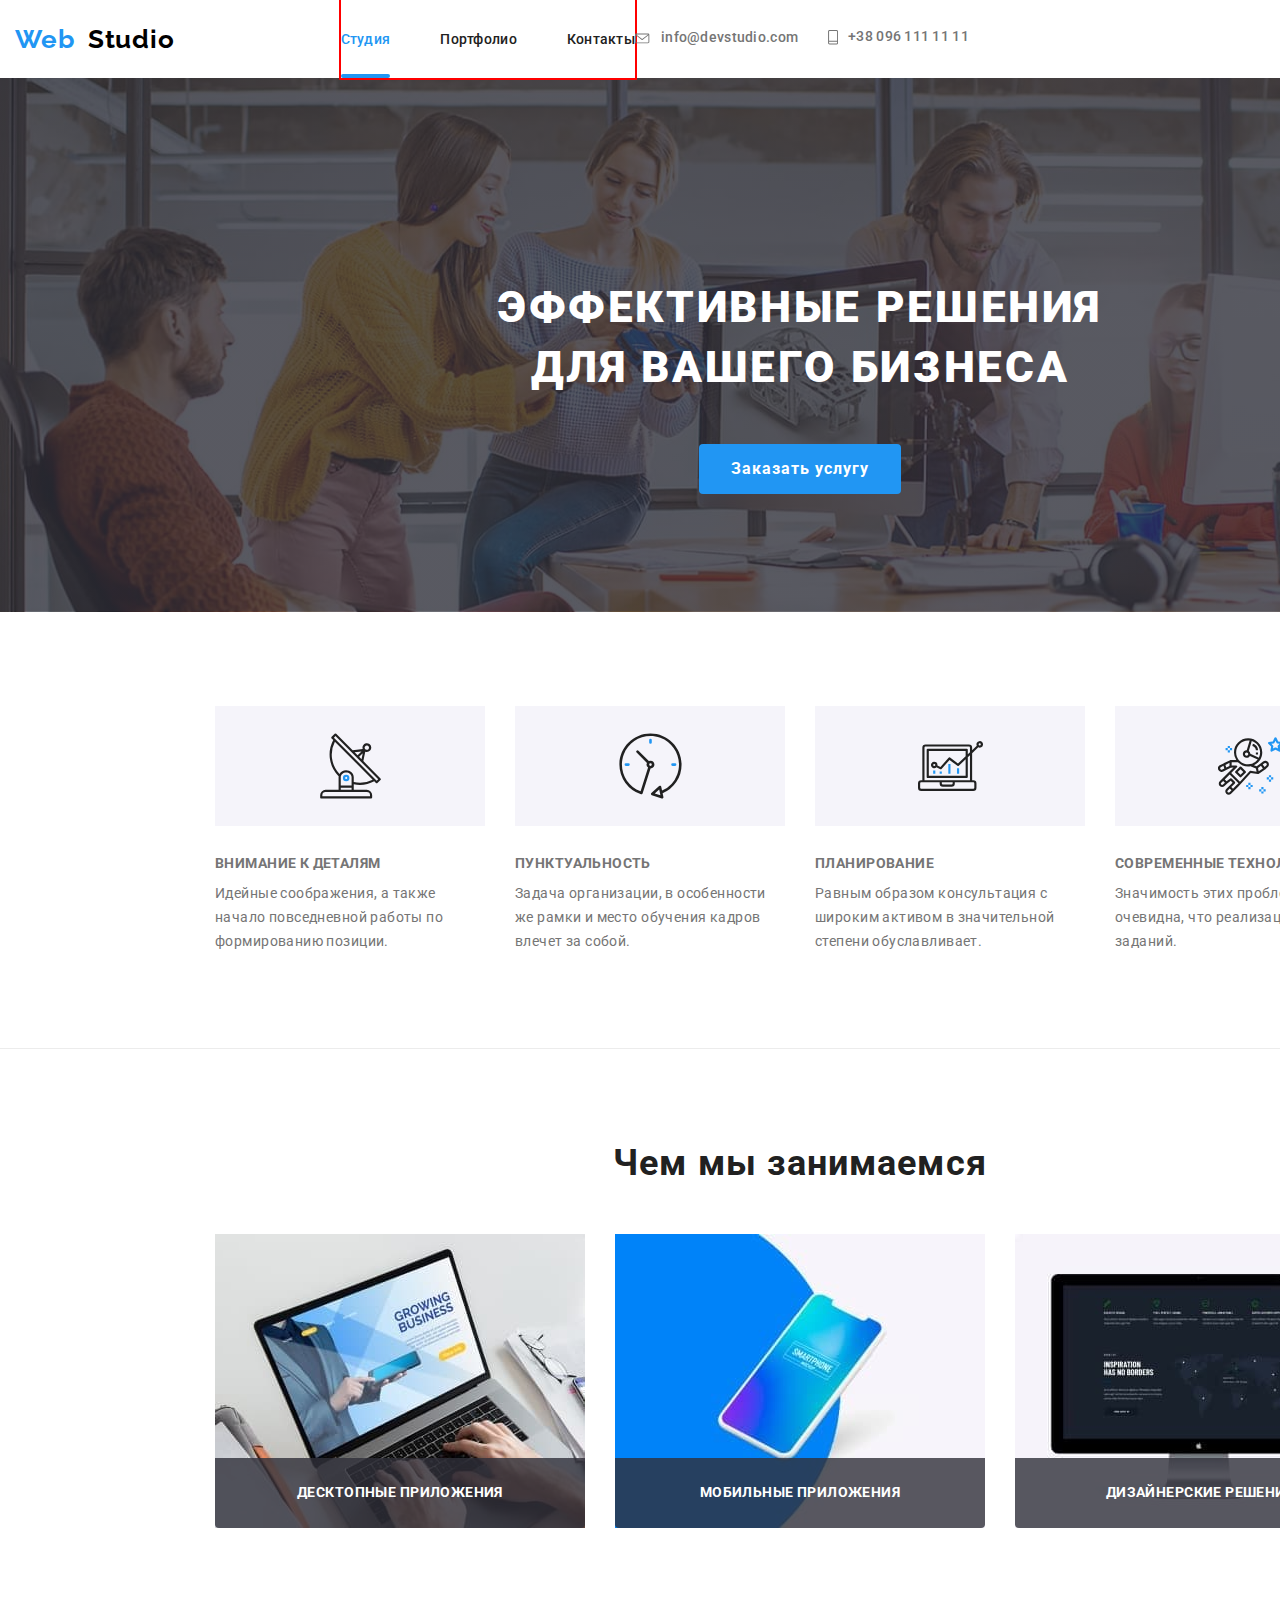
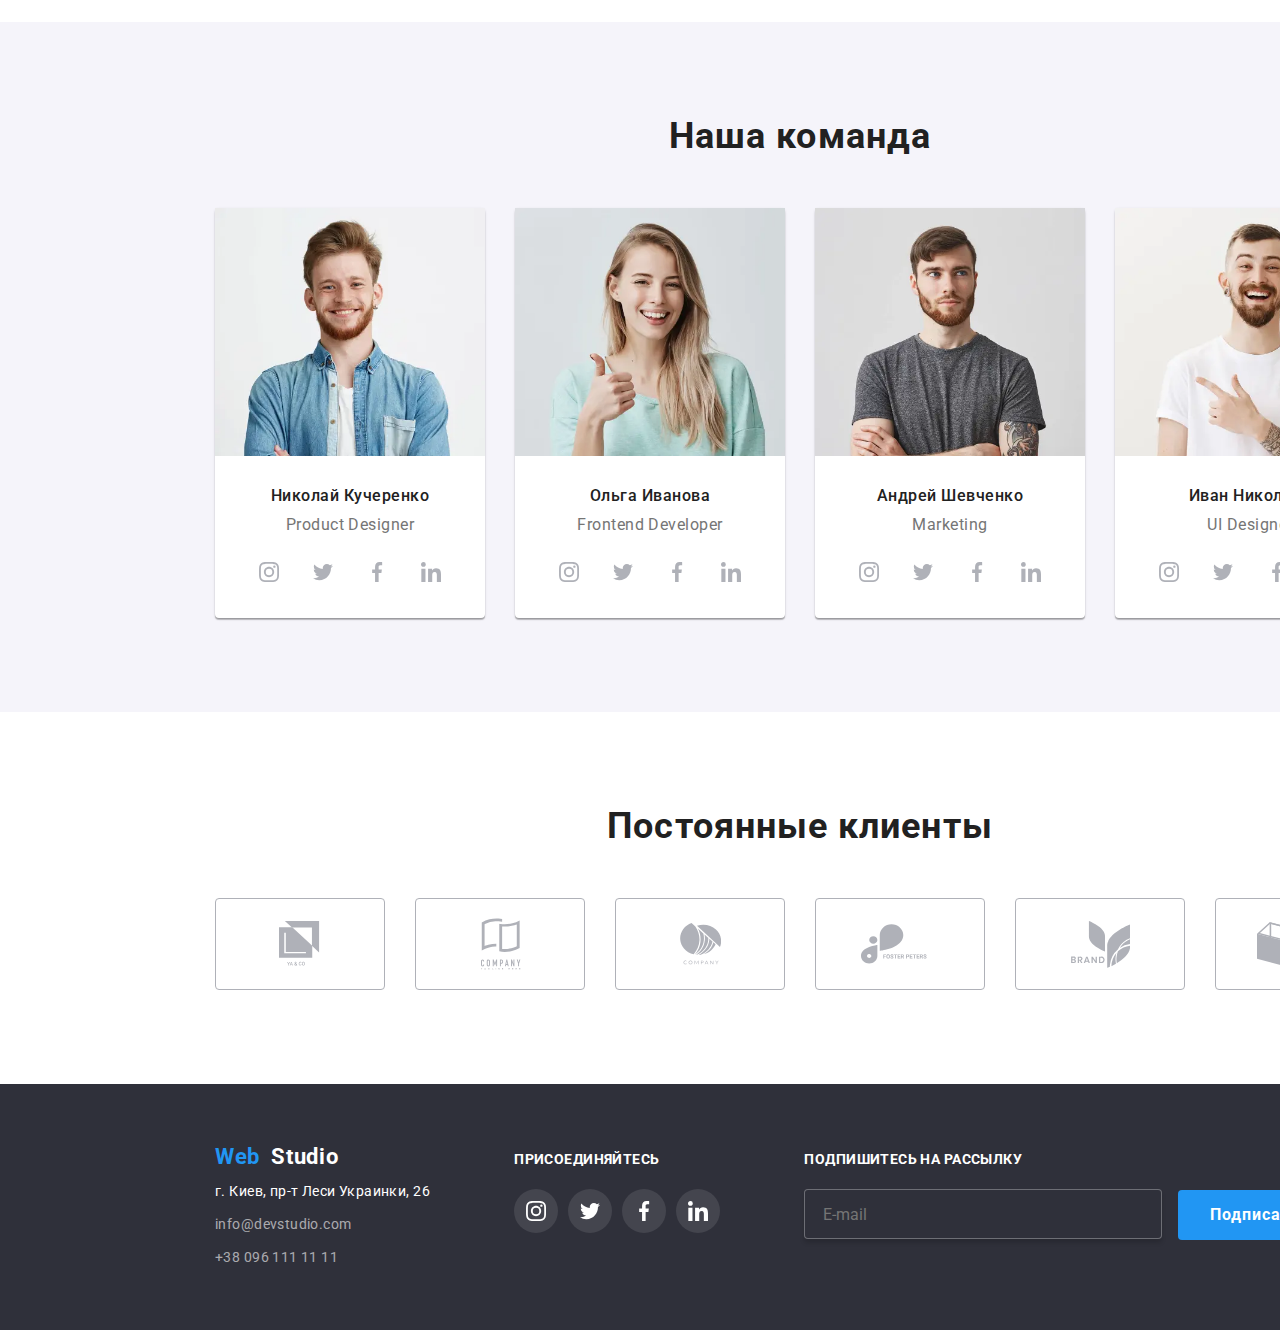
==== commit c5b6d59a: "Добавляет оформление" ====
--- a/index.html
+++ b/index.html
@@ -198,6 +198,7 @@
             <!-- Николай Кучеренко -->
             <li class="item cards">
               <img
+                class="img-team"
                 srcset="
                   ./img/team/team-card-1.webp    1x,
                   ./img/team/team-card-1@2x.webp 2x,
@@ -259,6 +260,7 @@
             <!-- Ольга Иванова -->
             <li class="item cards">
               <img
+                class="img-team"
                 srcset="
                   ./img/team/team-card-2.webp    1x,
                   ./img/team/team-card-2@2x.webp 2x,
@@ -320,6 +322,7 @@
             <!-- Андрей Шевченко -->
             <li class="item cards">
               <img
+                class="img-team"
                 srcset="
                   ./img/team/team-card-3.webp    1x,
                   ./img/team/team-card-3@2x.webp 2x,
@@ -381,6 +384,7 @@
             <!-- Иван Николаев -->
             <li class="item cards">
               <img
+                class="img-team"
                 srcset="
                   ./img/team/team-card-4.webp    1x,
                   ./img/team/team-card-4@2x.webp 2x,
@@ -643,9 +647,8 @@
             </ul>
           </div>
         </div>
-      </div>
-      <div class="foot-follow">
-        <form>
+
+        <form class="foot-follow">
           <b>подпишитесь на рассылку</b><br />
           <input class="foot-form input" type="text" placeholder="E-mail" />
           <button class="button primary">Подписаться</button>
--- a/css/main.min.css
+++ b/css/main.min.css
@@ -1,3 +1,3 @@
-/*! modern-normalize v0.6.0 | MIT License | https://github.com/sindresorhus/modern-normalize */*,*::before,*::after{-webkit-box-sizing:border-box;box-sizing:border-box}:root{-moz-tab-size:4;-o-tab-size:4;tab-size:4}html{line-height:1.15;-webkit-text-size-adjust:100%}body{margin:0}body{font-family:system-ui,-apple-system,"Segoe UI",Roboto,Helvetica,Arial,sans-serif,"Apple Color Emoji","Segoe UI Emoji"}hr{height:0}abbr[title]{-webkit-text-decoration:underline dotted;text-decoration:underline dotted}b,strong{font-weight:bolder}code,kbd,samp,pre{font-family:SFMono-Regular, Consolas, "Liberation Mono", Menlo, monospace;font-size:1em}small{font-size:80%}sub,sup{font-size:75%;line-height:0;position:relative;vertical-align:baseline}sub{bottom:-0.25em}sup{top:-0.5em}button,input,optgroup,select,textarea{font-family:inherit;font-size:100%;line-height:1.15;margin:0}button,select{text-transform:none}button,[type="button"],[type="reset"],[type="submit"]{-webkit-appearance:button}button::-moz-focus-inner,[type="button"]::-moz-focus-inner,[type="reset"]::-moz-focus-inner,[type="submit"]::-moz-focus-inner{border-style:none;padding:0}button:-moz-focusring,[type="button"]:-moz-focusring,[type="reset"]:-moz-focusring,[type="submit"]:-moz-focusring{outline:1px dotted ButtonText}fieldset{padding:0.35em 0.75em 0.625em}legend{padding:0}progress{vertical-align:baseline}[type="number"]::-webkit-inner-spin-button,[type="number"]::-webkit-outer-spin-button{height:auto}[type="search"]{-webkit-appearance:textfield;outline-offset:-2px}[type="search"]::-webkit-search-decoration{-webkit-appearance:none}::-webkit-file-upload-button{-webkit-appearance:button;font:inherit}summary{display:list-item}.page-header .list,.page-footer .list,.advantage .list,.doing .list,.team .list,.customer .list,.projects .list{list-style:none;margin:0;padding:0}.page-header .link,.main-header .logo-head,.page-footer .link,.doing .link,.team .link,.projects-item .link{text-decoration:none;cursor:pointer}.page-footer .container,.advantage .container,.doing .container,.team .container,.customer .container,.projects .container{width:1200px;margin-left:auto;margin-right:auto;padding-left:15px;padding-right:15px}body{margin:0;font-family:"Roboto",sans-serif;color:#757575}img{display:block;max-width:100%;height:auto}.page-header{position:relative;background-color:#fff}@media screen and (max-width: 767px){.page-header.container{width:480px;margin-left:auto;margin-right:auto}}@media screen and (min-width: 768px){.page-header.container{display:-webkit-box;display:-ms-flexbox;display:flex;-webkit-box-align:center;-ms-flex-align:center;align-items:center;width:768px;margin-left:auto;margin-right:auto;padding-left:15px;padding-right:15px}}@media screen and (min-width: 1200px){.page-header.container{width:1600px;margin-left:auto;margin-right:auto}}.main-header{display:-webkit-box;display:-ms-flexbox;display:flex}@media screen and (max-width: 767px){.main-header{margin-left:auto;margin-right:auto;padding-left:15px;padding-right:15px;-webkit-box-align:center;-ms-flex-align:center;align-items:center;-webkit-box-pack:justify;-ms-flex-pack:justify;justify-content:space-between;width:480px;padding-top:16px;padding-bottom:16px}}@media screen and (min-width: 768px){.main-header{margin:0;padding:0}}@media screen and (min-width: 1200px){.main-header{width:1200px}}.main-header .logo-head{font-family:"Raleway",sans-serif;text-decoration:none}@media screen and (max-width: 767px){.main-header .logo-head{font-weight:700;font-size:24px;line-height:1.16;letter-spacing:.03em}}@media screen and (min-width: 768px){.main-header .logo-head{font-weight:700;font-size:26px;line-height:1.19;letter-spacing:.03em}}.logo-web{color:#2196f3}.logo-nav{color:#000000}@media screen and (max-width: 767px){.menu-button{display:-webkit-inline-box;display:-ms-inline-flexbox;display:inline-flex;margin:0;padding:0;border:none;background-color:transparent}.menu-button:hover,.menu-button:focus .icon-menu{fill:#2196f3;cursor:pointer}.menu-button:hover,.menu-button:focus .icon-cross{fill:#2196f3;cursor:pointer}.menu-button .icon-cross{display:none}.menu-button.is-open .icon-cross{display:block}.menu-button.is-open .icon-menu{display:none}}@media screen and (min-width: 768px){.menu-button{display:none}}@media screen and (max-width: 767px){.menu-container{display:none;position:absolute;top:100%;left:0;max-width:480px;width:100%;height:393px;padding-top:20px;background-color:#fff;-webkit-box-shadow:0px 1px 3px rgba(0,0,0,0.16),0px 2px 4px rgba(0,0,0,0.08),0px 4px 8px rgba(0,0,0,0.04);box-shadow:0px 1px 3px rgba(0,0,0,0.16),0px 2px 4px rgba(0,0,0,0.08),0px 4px 8px rgba(0,0,0,0.04);text-align:center}.menu-container.is-open{display:block}}@media screen and (min-width: 768px){.menu-container{display:-webkit-box;display:-ms-flexbox;display:flex}}@media screen and (max-width: 767px){.main-nav{margin-bottom:60px}}@media screen and (min-width: 768px){.site-nav{display:-webkit-box;display:-ms-flexbox;display:flex;margin-left:81px}.site-nav .item:not(:last-child){margin-right:50px}}@media screen and (min-width: 1200px){.site-nav{display:-webkit-box;display:-ms-flexbox;display:flex;margin-left:85px}}.site-nav .link.current{color:#2196f3}.site-nav .link.current::after{opacity:1}.site-nav .link{position:relative;color:#212121;-webkit-transition:color 250ms cubic-bezier(0.4, 0, 0.2, 1);transition:color 250ms cubic-bezier(0.4, 0, 0.2, 1)}@media screen and (max-width: 767px){.site-nav .link{display:inline-block;padding-top:40px;padding-bottom:12px;font-weight:500;font-size:18px;line-height:1.16;letter-spacing:.02em}}@media screen and (min-width: 768px){.site-nav .link{display:block;padding-top:32px;padding-bottom:32px;font-weight:500;font-size:14px;line-height:1;letter-spacing:.02em}}@media screen and (min-width: 1200px){.site-nav .link{display:block;padding-top:32px;padding-bottom:32px;font-weight:500;font-size:14px;line-height:1;letter-spacing:.02em}}.site-nav .link::after{position:absolute;content:'';left:0;bottom:0;display:block;width:100%;height:4px;background-color:#2196f3;border-radius:4px;opacity:0;-webkit-transition:opacity 250ms cubic-bezier(0.4, 0, 0.2, 1);transition:opacity 250ms cubic-bezier(0.4, 0, 0.2, 1)}.site-nav .link:hover{color:#2196f3;-webkit-transition:color 250ms cubic-bezier(0.4, 0, 0.2, 1);transition:color 250ms cubic-bezier(0.4, 0, 0.2, 1)}.site-nav .link:focus{color:#2196f3;-webkit-transition:color 250ms cubic-bezier(0.4, 0, 0.2, 1);transition:color 250ms cubic-bezier(0.4, 0, 0.2, 1)}@media screen and (min-width: 768px){.cont-nav{margin-left:auto;margin-left:84px}}@media screen and (min-width: 1200px){.cont-nav{margin-left:auto;display:-webkit-box;display:-ms-flexbox;display:flex;-webkit-box-align:center;-ms-flex-align:center;align-items:center}.cont-nav>.item.phone{margin-left:30px}}.cont-nav .link{color:#757575;-webkit-transition:color 250ms cubic-bezier(0.4, 0, 0.2, 1);transition:color 250ms cubic-bezier(0.4, 0, 0.2, 1)}@media screen and (max-width: 767px){.cont-nav .link{display:inline-block;font-weight:500;font-size:18px;line-height:1.16;letter-spacing:.02em}}@media screen and (min-width: 768px){.cont-nav .link{font-weight:500;font-size:12px;line-height:1.16;letter-spacing:.02em}}@media screen and (min-width: 1200px){.cont-nav .link{display:-webkit-inline-box;display:-ms-inline-flexbox;display:inline-flex;-webkit-box-align:center;-ms-flex-align:center;align-items:center;font-weight:500;font-size:14px;line-height:1.14;letter-spacing:.02em}}.cont-nav .link:hover,.cont-nav .link:focus{color:#2196f3;-webkit-transition:color 250ms cubic-bezier(0.4, 0, 0.2, 1);transition:color 250ms cubic-bezier(0.4, 0, 0.2, 1)}@media screen and (max-width: 767px){.cont-nav .mail.link{margin-bottom:12px}}.cont-nav .mail-icon{width:16px;height:11px;margin-right:10px;fill:currentColor;cursor:pointer}.cont-nav .phone-icon{width:10px;height:15px;margin-right:10px;fill:currentColor;cursor:pointer}.page-footer{padding-top:60px;padding-bottom:60px;background-color:#2f303a;color:#fff;text-align:center}@media screen and (max-width: 767px){.page-footer{width:480px;margin-left:auto;margin-right:auto}}@media screen and (min-width: 768px){.page-footer{width:768px;margin-left:auto;margin-right:auto}}@media screen and (min-width: 1200px){.page-footer{width:1600px}}@media screen and (max-width: 767px){.page-footer .foot-child,.page-footer .foot-link{margin-bottom:60px}}@media screen and (max-width: 767px){.page-footer .container{width:450px}}@media screen and (min-width: 768px){.page-footer .container{width:768px;display:-webkit-box;display:-ms-flexbox;display:flex;-ms-flex-pack:distribute;justify-content:space-around;margin-bottom:60px}}@media screen and (min-width: 1200px){.page-footer .container{width:1200px}}.page-footer .link{color:rgba(255,255,255,0.6)}.page-footer b{display:inline-block;margin-bottom:21px;text-transform:uppercase;font-weight:700;font-size:14px;line-height:1.14;letter-spacing:.03em}@media screen and (min-width: 1200px){.page-footer .container.info{display:-webkit-box;display:-ms-flexbox;display:flex;-webkit-box-align:baseline;-ms-flex-align:baseline;align-items:baseline;-webkit-box-pack:justify;-ms-flex-pack:justify;justify-content:space-between}}.page-footer .address{font-weight:400;font-size:14px;line-height:1.71;letter-spacing:.03em}.page-footer .logo-foot{color:#fff}.page-footer .logo-foot.link{display:inline-block;margin-bottom:10px}@media screen and (max-width: 1199px){.page-footer .logo-foot{font-weight:700;font-size:24px;line-height:1.16;letter-spacing:.03em}}@media screen and (min-width: 1200px){.page-footer .logo-foot{font-weight:700;font-size:22px;line-height:1.18;letter-spacing:.03em}}.address.company{margin-bottom:9px;font-family:inherit;font-style:normal}.address .link{font-family:inherit;font-style:normal}@media screen and (min-width: 1200px){.address .link{font-weight:400;font-size:14px;line-height:1.71;letter-spacing:.03em}}.address .link.mail{display:inline-block;margin-bottom:9px}.address .link:hover,.address .link:focus{color:#2196f3;-webkit-transition:color 250ms cubic-bezier(0.4, 0, 0.2, 1);transition:color 250ms cubic-bezier(0.4, 0, 0.2, 1)}.page-footer .input{padding:12px 18px;height:50px;border:1px solid rgba(255,255,255,0.3);-webkit-box-sizing:border-box;box-sizing:border-box;-webkit-box-shadow:0px 4px 4px rgba(0,0,0,0.15);box-shadow:0px 4px 4px rgba(0,0,0,0.15);border-radius:4px;color:#fff;background-color:#2f303a;outline:none}@media screen and (max-width: 767px){.page-footer .input{width:450px;margin-bottom:20px}}@media screen and (min-width: 768px){.page-footer .input{display:-webkit-box;display:-ms-flexbox;display:flex;-webkit-box-align:center;-ms-flex-align:center;align-items:center;width:450px;margin-bottom:20px;margin-left:auto;margin-right:auto}}@media screen and (min-width: 1200px){.page-footer .input{width:358px}}.social .list{display:-webkit-box;display:-ms-flexbox;display:flex;-webkit-box-pack:center;-ms-flex-pack:center;justify-content:center}.social .link{display:-webkit-box;display:-ms-flexbox;display:flex;-webkit-box-align:center;-ms-flex-align:center;align-items:center;-webkit-box-pack:center;-ms-flex-pack:center;justify-content:center;width:44px;height:44px;color:#afb1b8;background-color:rgba(255,255,255,0.1);border-radius:50%;-webkit-transition:background-color 250ms cubic-bezier(0.4, 0, 0.2, 1);transition:background-color 250ms cubic-bezier(0.4, 0, 0.2, 1);-webkit-transition:color 250ms cubic-bezier(0.4, 0, 0.2, 1);transition:color 250ms cubic-bezier(0.4, 0, 0.2, 1)}.social .link:hover,.social .link:focus{color:#fff;background-color:#2196f3;-webkit-transition:background-color 250ms cubic-bezier(0.4, 0, 0.2, 1);transition:background-color 250ms cubic-bezier(0.4, 0, 0.2, 1);-webkit-transition:color 250ms cubic-bezier(0.4, 0, 0.2, 1);transition:color 250ms cubic-bezier(0.4, 0, 0.2, 1);-webkit-transform:scale3d(1.1, 1.1, 1.1);transform:scale3d(1.1, 1.1, 1.1)}.social-icon{fill:currentColor}.foot-link .social .item{margin-right:10px}.foot-link .social .item:nth-child(4n){margin-right:0}.foot-link .link{color:#fff}.foot-link .link:hover,.foot-link .link:focus{color:#fff;-webkit-transition:color 250ms cubic-bezier(0.4, 0, 0.2, 1);transition:color 250ms cubic-bezier(0.4, 0, 0.2, 1)}.button.primary{display:-webkit-inline-box;display:-ms-inline-flexbox;display:inline-flex;-webkit-box-align:center;-ms-flex-align:center;align-items:center;text-align:center;min-width:200px;min-height:50px;border-radius:4px;padding:10px 32px;cursor:pointer;color:#fff;background-color:#2196f3;text-decoration:none;font-weight:700;font-size:16px;line-height:1.87;letter-spacing:.06em;border-color:transparent}.button.primary::after{content:'';width:24px;height:24px;margin-left:10px;background-image:url("../img/icon/icon-send.svg");background-size:contain}.backdrop{background-color:rgba(0,0,0,0.2);-webkit-transition:250ms cubic-bezier(0.4, 0, 0.2, 1);transition:250ms cubic-bezier(0.4, 0, 0.2, 1)}@media screen and (max-width: 1199px){.backdrop{padding:95px 16px;overflow-y:scroll}}@media screen and (min-width: 1200px){.backdrop{position:fixed;top:0;left:0;width:100%;height:100%}}.backdrop.is-hidden{opacity:0;pointer-events:none;-webkit-transition:250ms cubic-bezier(0.4, 0, 0.2, 1);transition:250ms cubic-bezier(0.4, 0, 0.2, 1)}.modal{position:absolute;top:50%;left:50%;-webkit-transform:translate(-50%, -50%);transform:translate(-50%, -50%);-webkit-box-shadow:0px 2px 1px rgba(0,0,0,0.2),0px 1px 1px rgba(0,0,0,0.14),0px 1px 3px rgba(0,0,0,0.12);box-shadow:0px 2px 1px rgba(0,0,0,0.2),0px 1px 1px rgba(0,0,0,0.14),0px 1px 3px rgba(0,0,0,0.12);border-radius:4px;background-color:#fff}@media screen and (min-width: 680px){.modal{min-width:450px;min-height:609px}}@media screen and (min-width: 1200px){.modal{min-width:528px;min-height:581px}}.modal .icon-button{position:absolute;right:8px;top:8px;width:30px;height:30px;border-radius:50%;border:1px solid rgba(0,0,0,0.1);background-color:#fff;cursor:pointer}.icon-button:hover .icon-button-close{fill:#2196f3}.icon-button-close{fill:black}.form{padding:40px}@media screen and (min-width: 680px){.form{width:450px;height:609px}}@media screen and (min-width: 1200px){.form{width:528px;height:581px}}.form-about{margin:0;padding:0;margin-bottom:30px;font-weight:700;font-size:20px;line-height:1.15;text-align:center;letter-spacing:0.03em;color:#212121}.form-field{position:relative;display:-webkit-box;display:-ms-flexbox;display:flex;-webkit-box-pack:center;-ms-flex-pack:center;justify-content:center;-webkit-box-align:center;-ms-flex-align:center;align-items:center;margin-bottom:28px}.form-input{width:100%;height:40px;padding:12px 8px 12px 42px;border:1px solid rgba(33,33,33,0.2);border-radius:4px;cursor:pointer}.form-text{position:absolute;top:25%;left:42px;font-weight:400;font-size:14px;line-height:1.71}.icon-form{position:absolute;top:85%;left:16px;-webkit-transform:translateY(-125%);transform:translateY(-125%);display:inline-block;color:black}.form-input:focus+.form-text{color:#2196f3;-webkit-transform:translate(-90%, -150%);transform:translate(-90%, -150%);-webkit-transition:250ms cubic-bezier(0.4, 0, 0.2, 1);transition:250ms cubic-bezier(0.4, 0, 0.2, 1)}.form-input:focus+.form-text.tel{-webkit-transform:translate(-50%, -150%);transform:translate(-50%, -150%)}.form-input:focus+.form-text.mail{-webkit-transform:translate(-60%, -150%);transform:translate(-60%, -150%)}.form-input:not(:placeholder-shown)+.form-text{-webkit-transform:translate(-90%, -150%);transform:translate(-90%, -150%)}.form-input:not(:placeholder-shown)+.form-text.tel{-webkit-transform:translate(-50%, -150%);transform:translate(-50%, -150%)}.form-input:not(:placeholder-shown)+.form-text.mail{-webkit-transform:translate(-60%, -150%);transform:translate(-60%, -150%)}.form-input:focus-within ~ .icon-form{fill:#2196f3}.form-input:focus{border-color:#2196f3;outline:none}.form-field.comments{margin-bottom:20px}.form-input.comments{height:120px;padding-left:16px;resize:none}.form-text.comments{top:12px;left:16px}.form-input:focus+.form-text.comments{-webkit-transform:translateY(-150%);transform:translateY(-150%)}.form-input:not(:placeholder-shown)+.form-text.comments{-webkit-transform:translateY(-150%);transform:translateY(-150%)}.consent{display:-webkit-box;display:-ms-flexbox;display:flex;-webkit-box-pack:center;-ms-flex-pack:center;justify-content:center;-webkit-box-align:center;-ms-flex-align:center;align-items:center;margin-bottom:30px;cursor:pointer}.check-input{position:absolute;width:1px;height:1px;margin:-1px;border:0;padding:0;clip:rect(0 0 0 0);overflow:hidden}.checkbox{width:15px;height:16px;margin:0;margin-right:5px;background-image:url("../img/icon/nocheck.svg");background-size:contain;background-repeat:no-repeat}.check-input:checked+.checkbox,.check-input:checked:focus+.checkbox{background-image:url("../img/icon/check.svg");background-size:contain;background-color:#2196f3;border-radius:4px}.text.consent{margin:0;padding:0;left:36px;font-weight:400;font-size:14px;line-height:1.71;letter-spacing:0.03em}.text-link{font-weight:400;font-size:14px;line-height:1.71;color:#2196f3}.button-submit{display:block;margin-right:auto;margin-left:auto;min-width:200px;min-height:50px;border-radius:4px;padding:10px 32px;text-decoration:none;border-color:transparent;font-weight:700;font-size:16px;line-height:1.87;letter-spacing:0.06em;-webkit-box-shadow:0px 4px 4px rgba(0,0,0,0.15);box-shadow:0px 4px 4px rgba(0,0,0,0.15);background-color:#2196f3;color:#fff;cursor:pointer}@media screen and (max-width: 767px){.section.hero{width:480px;margin-left:auto;margin-right:auto}}@media screen and (min-width: 768px){.section.hero{width:768px}}@media screen and (min-width: 1200px){.section.hero{width:1600px;padding-top:0;padding-bottom:0}}.hero{text-align:center}.hero>.overley{background-color:#757575;background-image:-webkit-gradient(linear, left top, right top, from(rgba(47,48,58,0.8)), to(rgba(47,48,58,0.8))),url("../img/hero/hero-img.jpg");background-image:linear-gradient(to right, rgba(47,48,58,0.8), rgba(47,48,58,0.8)),url("../img/hero/hero-img.jpg");background-repeat:no-repeat;background-position:center;background-size:cover}@media screen and (min-width: 1200px){.hero>.overley{height:600px;max-width:1600px;margin-left:auto;margin-right:auto}}.hero .hero-title{margin-top:0;margin-bottom:46px;padding-top:200px;color:#fff;text-transform:uppercase;font-weight:900;font-size:44px;line-height:1.36;letter-spacing:.06em}@media screen and (max-width: 1199px){.hero .hero-title{font-weight:900;font-size:26px;line-height:1.61;letter-spacing:.06em;padding-top:118px}}.hero .button{min-width:200px;padding:10px 32px;text-align:center;margin-bottom:118px;text-decoration:none;font-weight:700;font-size:16px;line-height:1.88;letter-spacing:.06em;color:#fff;background-color:#2196f3;border-radius:4px;border-color:transparent;cursor:pointer}@media screen and (max-width: 767px){.section.advantage{width:480px;padding-top:60px;padding-bottom:60px;margin-left:auto;margin-right:auto}}@media screen and (min-width: 768px){.section.advantage{width:768px;padding-top:60px;padding-bottom:60px;margin-left:auto;margin-right:auto}}@media screen and (min-width: 1200px){.section.advantage{width:1600px;border-bottom:1px solid #ececec;padding-top:94px;padding-bottom:94px;margin-left:auto;margin-right:auto}}.visually-hidden{position:absolute !important;clip:rect(1px 1px 1px 1px);clip:rect(1px, 1px, 1px, 1px);padding:0 !important;border:0 !important;height:1px !important;width:1px !important;overflow:hidden}@media screen and (max-width: 767px){.advantage .container{width:480px}}@media screen and (min-width: 768px){.advantage .container{width:768px}}@media screen and (min-width: 1200px){.advantage .container{width:1200px}}@media screen and (min-width: 768px){.advantage .list{display:-webkit-box;display:-ms-flexbox;display:flex;-ms-flex-wrap:wrap;flex-wrap:wrap;margin:-15px}}@media screen and (min-width: 1200px){.advantage .list{display:-webkit-box;display:-ms-flexbox;display:flex}}@media screen and (max-width: 767px){.advantage .item{width:100%}}@media screen and (min-width: 768px){.advantage .item{width:calc((100% - 4 * 15px) / 2);margin:15px}}@media screen and (min-width: 1200px){.advantage .item{width:calc((100% - 8 * 15px) / 4)}}.advantage .background-icon{display:-webkit-box;display:-ms-flexbox;display:flex;-webkit-box-align:center;-ms-flex-align:center;align-items:center;-webkit-box-pack:center;-ms-flex-pack:center;justify-content:center;margin-bottom:30px;background-color:#f5f4fa}@media screen and (max-width: 767px){.advantage .background-icon{width:100%;height:120px}}@media screen and (min-width: 768px){.advantage .background-icon{width:354px;height:120px}}@media screen and (min-width: 1200px){.advantage .background-icon{width:270px;height:120px}}.antenna-icon{width:65px;height:70px;-webkit-box-align:center;-ms-flex-align:center;align-items:center}.section h2{margin-top:0;margin-bottom:50px;text-align:center;font-weight:700;font-size:36px;line-height:1.16;letter-spacing:.03em;color:#212121}.advantage-title{margin-top:0;margin-bottom:10px;font-weight:700;font-size:14px;line-height:1.14;letter-spacing:.03em;text-transform:uppercase;color:var(--title-text-color)}@media screen and (max-width: 767px){.advantage-title{text-align:center}}.advantage .text{margin-top:0;padding:0;font-weight:400;font-size:14px;line-height:1.71;letter-spacing:.03em}@media screen and (max-width: 767px){.advantage .text:not(:last-child){margin-bottom:30px}}@media screen and (min-width: 1200px){.advantage .text{margin-bottom:0}}@media screen and (max-width: 1199px){.section.doing{display:none}}@media screen and (min-width: 1200px){.section.doing{width:1600px;padding-top:94px;padding-bottom:94px;margin-left:auto;margin-right:auto}}.doing .list{display:-webkit-box;display:-ms-flexbox;display:flex;margin:-15px}.doing .item{position:relative;margin:15px;width:calc((100% - 6 * 15px) / 3);text-align:center}.doing .itemitem:nth-child(3n){margin-right:0;margin-bottom:0}.doing img{display:block}.doing .doing-text{position:absolute;width:100%;height:70px;bottom:0;margin:0;padding:27px;background:rgba(47,48,58,0.8);border-radius:0px 0px 4px 4px;font-weight:700;font-size:14px;line-height:1.14;letter-spacing:.03em;text-align:center;text-transform:uppercase;color:#fff}.section.team{background-color:#f5f4fa}@media screen and (max-width: 767px){.section.team{width:480px;margin-right:auto;margin-left:auto;padding-top:60px;padding-bottom:60px}}@media screen and (min-width: 768px){.section.team{width:768px;margin-right:auto;margin-left:auto;padding-top:60px;padding-bottom:60px}}@media screen and (min-width: 1200px){.section.team{width:1600px;padding-top:94px;padding-bottom:94px;margin-right:auto;margin-left:auto}}@media screen and (max-width: 767px){.team .container{width:480px}}@media screen and (min-width: 768px){.team .container{width:768px}}@media screen and (min-width: 1200px){.team .container{width:1200px}}.team .link{color:#afb1b8}@media screen and (min-width: 768px) and (max-width: 1199px){.team .list.cards{display:-webkit-box;display:-ms-flexbox;display:flex;-ms-flex-wrap:wrap;flex-wrap:wrap;margin:-15px}}@media screen and (min-width: 1200px){.team .list{display:-webkit-box;display:-ms-flexbox;display:flex;-webkit-box-pack:justify;-ms-flex-pack:justify;justify-content:space-between}}.team img{display:block;max-width:100%;height:auto;margin-bottom:30px}.team .item.cards{background-color:#fff;border-radius:4px;-webkit-box-shadow:0px 2px 1px rgba(0,0,0,0.2),0px 1px 1px rgba(0,0,0,0.14),0px 1px 3px rgba(0,0,0,0.12);box-shadow:0px 2px 1px rgba(0,0,0,0.2),0px 1px 1px rgba(0,0,0,0.14),0px 1px 3px rgba(0,0,0,0.12)}@media screen and (max-width: 767px){.team .item.cards:not(:last-child){margin-bottom:30px}}@media screen and (min-width: 768px) and (max-width: 1199px){.team .item.cards{width:calc((100% - 4 * 15px) / 2);margin:15px}}.team .team-title{margin-top:0;margin-bottom:10px;font-weight:500;font-size:16px;line-height:1.19;letter-spacing:0.03em;color:#212121;text-align:center}.team .team-position{margin:0;margin-bottom:16px;font-weight:400;font-size:16px;line-height:1.19;letter-spacing:0.03em;text-align:center;color:#757575}.team .list.icon{display:-webkit-box;display:-ms-flexbox;display:flex;-webkit-box-pack:center;-ms-flex-pack:center;justify-content:center;margin-bottom:24px}.team .item.social{margin-right:10px}.team .item.social:nth-child(4n){margin-right:0}.team .link{display:-webkit-box;display:-ms-flexbox;display:flex;-webkit-box-pack:center;-ms-flex-pack:center;justify-content:center;-webkit-box-align:center;-ms-flex-align:center;align-items:center;width:44px;height:44px;border-radius:50%}.team .social-icon{fill:currentColor}@media screen and (max-width: 767px){.section.customer{width:480px;padding-top:60px;padding-bottom:60px;margin-left:auto;margin-right:auto}}@media screen and (min-width: 768px){.section.customer{width:768px;padding-top:60px;padding-bottom:60px;margin-left:auto;margin-right:auto}}@media screen and (min-width: 1200px){.section.customer{width:1600px;padding-top:94px;padding-bottom:94px;margin-right:auto;margin-left:auto}}@media screen and (max-width: 767px){.customer .container{width:480px}}@media screen and (min-width: 768px){.customer .container{width:768px}}@media screen and (min-width: 1200px){.customer .container{width:1200px}}.customer .list{display:-webkit-box;display:-ms-flexbox;display:flex}@media screen and (max-width: 767px){.customer .list{-ms-flex-wrap:wrap;flex-wrap:wrap;margin:-15px}}@media screen and (min-width: 768px){.customer .list{-ms-flex-wrap:wrap;flex-wrap:wrap;margin:-15px}}@media screen{.customer .list{-webkit-box-pack:space-evenly;-ms-flex-pack:space-evenly;justify-content:space-evenly}}.customer .link{display:-webkit-box;display:-ms-flexbox;display:flex;-webkit-box-align:center;-ms-flex-align:center;align-items:center;-webkit-box-pack:center;-ms-flex-pack:center;justify-content:center;width:170px;height:90px;color:#afb1b8;-webkit-transition:color 250ms cubic-bezier(0.4, 0, 0.2, 1);transition:color 250ms cubic-bezier(0.4, 0, 0.2, 1);text-decoration:none;cursor:pointer}@media screen and (max-width: 1199px){.customer .link{margin:auto}}.customer .link:hover,.customer .link:focus{color:#2196f3;-webkit-transition:color 250ms cubic-bezier(0.4, 0, 0.2, 1);transition:color 250ms cubic-bezier(0.4, 0, 0.2, 1)}.customer .item{border:1px solid #afb1b8;-webkit-box-sizing:border-box;box-sizing:border-box;border-radius:4px;-webkit-transition:border 250ms cubic-bezier(0.4, 0, 0.2, 1);transition:border 250ms cubic-bezier(0.4, 0, 0.2, 1)}@media screen and (max-width: 767px){.customer .item{width:calc((100% - 4 * 15px) / 2);margin:15px}}@media screen and (min-width: 768px){.customer .item{width:calc((100% - 6 * 15px) / 3);margin:15px}}@media screen and (min-width: 1200px){.customer .item{margin-right:30px;width:calc((100% - 60px) / 6)}.customer .item:nth-child(6n){margin-right:0}}.customer .item:hover,.customer .item:focus{border:1px solid #2196f3;-webkit-transition:border 250ms cubic-bezier(0.4, 0, 0.2, 1);transition:border 250ms cubic-bezier(0.4, 0, 0.2, 1)}.customer .customer-icon{fill:currentColor;cursor:pointer}.projects{border-top:1px solid #ececec}@media screen and (max-width: 767px){.projects{position:relative;width:480px}}@media screen and (min-width: 768px){.projects{width:768px}}@media screen and (min-width: 1200px){.projects{width:1600px;margin-left:auto;margin-right:auto}}@media screen and (max-width: 767px){.projects .list.container-btn{display:-webkit-box;display:-ms-flexbox;display:flex;-ms-flex-wrap:wrap;flex-wrap:wrap;padding-top:60px;margin-bottom:40px;text-align:center}.projects .list.container-btn li{margin-right:8px}.projects .list.container-btn li:nth-child(-n+3){margin-bottom:15px}.projects .list.container-btn li:nth-last-child(3){margin-right:0}.projects .list.container-btn li:nth-child(5n){margin-right:0}}@media screen and (min-width: 1200px){.projects .list.container-btn{display:-webkit-box;display:-ms-flexbox;display:flex;-webkit-box-pack:center;-ms-flex-pack:center;justify-content:center;padding-top:94px;margin-bottom:50px;text-align:center}.projects .list.container-btn li{margin-right:8px}.projects .list.container-btn li:nth-child(5n){margin-right:0}.projects .list.cards{display:-webkit-box;display:-ms-flexbox;display:flex;-ms-flex-wrap:wrap;flex-wrap:wrap;padding-bottom:94px}}.button{padding:6px 22px;font-family:inherit;text-align:center;font-weight:500;font-size:16px;line-height:1.63;letter-spacing:.03em;border:transparent;border-radius:4px;color:#212121;background:#f5f4fa;-webkit-transition:background-color 250ms cubic-bezier(0.4, 0, 0.2, 1);transition:background-color 250ms cubic-bezier(0.4, 0, 0.2, 1);-webkit-transition:color 250ms cubic-bezier(0.4, 0, 0.2, 1);transition:color 250ms cubic-bezier(0.4, 0, 0.2, 1);-webkit-transition:-webkit-box-shadow 250ms cubic-bezier(0.4, 0, 0.2, 1);transition:-webkit-box-shadow 250ms cubic-bezier(0.4, 0, 0.2, 1);transition:box-shadow 250ms cubic-bezier(0.4, 0, 0.2, 1);transition:box-shadow 250ms cubic-bezier(0.4, 0, 0.2, 1), -webkit-box-shadow 250ms cubic-bezier(0.4, 0, 0.2, 1)}.button:hover,.button:focus{color:#fff;background-color:#2196f3;-webkit-box-shadow:0px 2px 2px rgba(0,0,0,0.12),0px 1px 2px rgba(0,0,0,0.08),0px 3px 1px rgba(0,0,0,0.1);box-shadow:0px 2px 2px rgba(0,0,0,0.12),0px 1px 2px rgba(0,0,0,0.08),0px 3px 1px rgba(0,0,0,0.1)}.projects-item{border:1px solid #eeeeee;border-radius:5px}@media screen and (max-width: 767px){.projects-item:nth-child(-n+8){margin-bottom:30px}}@media screen and (min-width: 1200px){.projects-item{margin-right:30px;margin-bottom:30px;width:calc(- (100% - 60px) / 3)}.projects-item:nth-child(3n){margin-right:0}.projects-item:nth-last-child(-n+3){margin-bottom:0}}.projects-item:hover .text-projects{opacity:1;-webkit-transform:translateY(0);transform:translateY(0)}.projects-item .box{position:relative}.projects-item .link{color:#757575;display:block}.projects-item .link:focus .text-projects{opacity:1;-webkit-transform:translateY(0);transform:translateY(0)}img{display:block;max-width:100%;height:auto;border-radius:5px 5px 0px 0px}@media screen and (max-width: 767px){img{width:100%;height:294px}}.title-primary{margin-top:0;margin-bottom:0;color:white}.title-projects{margin-top:0;margin-bottom:4px;padding-left:24px;padding-top:20px;font-weight:700;font-size:18px;line-height:2;letter-spacing:.06em;color:#212121}.text{margin-top:0;margin-bottom:0px;padding-bottom:20px;padding-left:24px;color:#757575;font-weight:400;font-size:16px;line-height:1.88;letter-spacing:.03em}.text-projects{position:absolute;top:0;right:0;margin-top:0;margin-bottom:0;font-weight:400;font-size:18px;line-height:1.87;letter-spacing:.03em;color:#fff;background-color:rgba(33,150,243,0.9);opacity:1;-webkit-transform:translateY(100%);transform:translateY(100%);-webkit-transition:-webkit-transform 250ms cubic-bezier(0.4, 0, 0.2, 1);transition:-webkit-transform 250ms cubic-bezier(0.4, 0, 0.2, 1);transition:transform 250ms cubic-bezier(0.4, 0, 0.2, 1);transition:transform 250ms cubic-bezier(0.4, 0, 0.2, 1), -webkit-transform 250ms cubic-bezier(0.4, 0, 0.2, 1)}@media screen and (max-width: 767px){.text-projects{width:450px;height:294px;padding:77px 24px}}@media screen and (min-width: 1200px){.text-projects{padding:63px 24px;width:370px;height:294px}}.cards .link:hover,.cards .link:focus{-webkit-transition:-webkit-box-shadow 250ms cubic-bezier(0.4, 0, 0.2, 1);transition:-webkit-box-shadow 250ms cubic-bezier(0.4, 0, 0.2, 1);transition:box-shadow 250ms cubic-bezier(0.4, 0, 0.2, 1);transition:box-shadow 250ms cubic-bezier(0.4, 0, 0.2, 1), -webkit-box-shadow 250ms cubic-bezier(0.4, 0, 0.2, 1);-webkit-box-shadow:1px 4px 6px rgba(0,0,0,0.16),0px 4px 4px rgba(0,0,0,0.06),0px 1px 1px rgba(0,0,0,0.12);box-shadow:1px 4px 6px rgba(0,0,0,0.16),0px 4px 4px rgba(0,0,0,0.06),0px 1px 1px rgba(0,0,0,0.12);cursor:pointer}.box{overflow:hidden}
+/*! modern-normalize v0.6.0 | MIT License | https://github.com/sindresorhus/modern-normalize */*,*::before,*::after{-webkit-box-sizing:border-box;box-sizing:border-box}:root{-moz-tab-size:4;-o-tab-size:4;tab-size:4}html{line-height:1.15;-webkit-text-size-adjust:100%}body{margin:0}body{font-family:system-ui,-apple-system,"Segoe UI",Roboto,Helvetica,Arial,sans-serif,"Apple Color Emoji","Segoe UI Emoji"}hr{height:0}abbr[title]{-webkit-text-decoration:underline dotted;text-decoration:underline dotted}b,strong{font-weight:bolder}code,kbd,samp,pre{font-family:SFMono-Regular, Consolas, "Liberation Mono", Menlo, monospace;font-size:1em}small{font-size:80%}sub,sup{font-size:75%;line-height:0;position:relative;vertical-align:baseline}sub{bottom:-0.25em}sup{top:-0.5em}button,input,optgroup,select,textarea{font-family:inherit;font-size:100%;line-height:1.15;margin:0}button,select{text-transform:none}button,[type="button"],[type="reset"],[type="submit"]{-webkit-appearance:button}button::-moz-focus-inner,[type="button"]::-moz-focus-inner,[type="reset"]::-moz-focus-inner,[type="submit"]::-moz-focus-inner{border-style:none;padding:0}button:-moz-focusring,[type="button"]:-moz-focusring,[type="reset"]:-moz-focusring,[type="submit"]:-moz-focusring{outline:1px dotted ButtonText}fieldset{padding:0.35em 0.75em 0.625em}legend{padding:0}progress{vertical-align:baseline}[type="number"]::-webkit-inner-spin-button,[type="number"]::-webkit-outer-spin-button{height:auto}[type="search"]{-webkit-appearance:textfield;outline-offset:-2px}[type="search"]::-webkit-search-decoration{-webkit-appearance:none}::-webkit-file-upload-button{-webkit-appearance:button;font:inherit}summary{display:list-item}.page-header .list,.page-footer .list,.advantage .list,.doing .list,.team .list,.customer .list,.projects .list{list-style:none;margin:0;padding:0}.page-header .link,.main-header .logo-head,.page-footer .link,.doing .link,.team .link,.projects-item .link{text-decoration:none;cursor:pointer}.page-footer .container,.advantage .container,.doing .container,.team .container,.customer .container,.projects .container{margin-left:auto;margin-right:auto;padding-left:15px;padding-right:15px}body{margin:0;font-family:"Roboto",sans-serif;color:#757575}img{display:block;max-width:100%;height:auto}.page-header{position:relative;background-color:#fff}@media screen and (max-width: 767px){.page-header.container{max-width:480px;margin-left:auto;margin-right:auto}}@media screen and (min-width: 768px){.page-header.container{display:-webkit-box;display:-ms-flexbox;display:flex;-webkit-box-align:center;-ms-flex-align:center;align-items:center;width:768px;margin-left:auto;margin-right:auto;padding-left:15px;padding-right:15px}}@media screen and (min-width: 1200px){.page-header.container{width:1600px;margin-left:auto;margin-right:auto}}.main-header{display:-webkit-box;display:-ms-flexbox;display:flex}@media screen and (max-width: 767px){.main-header{margin-left:auto;margin-right:auto;padding-left:15px;padding-right:15px;-webkit-box-align:center;-ms-flex-align:center;align-items:center;-webkit-box-pack:justify;-ms-flex-pack:justify;justify-content:space-between;max-width:480px;padding-top:16px;padding-bottom:16px}}@media screen and (min-width: 768px){.main-header{margin:0;padding:0}}.main-header .logo-head{font-family:"Raleway",sans-serif;text-decoration:none}@media screen and (max-width: 767px){.main-header .logo-head{font-weight:700;font-size:24px;line-height:1.16;letter-spacing:.03em}}@media screen and (min-width: 768px){.main-header .logo-head{font-weight:700;font-size:26px;line-height:1.19;letter-spacing:.03em}}.logo-web{color:#2196f3}.logo-nav{color:#000000}@media screen and (max-width: 767px){.menu-button{display:-webkit-inline-box;display:-ms-inline-flexbox;display:inline-flex;margin:0;padding:0;border:none;background-color:transparent}.menu-button:hover,.menu-button:focus .icon-menu{fill:#2196f3;cursor:pointer}.menu-button:hover,.menu-button:focus .icon-cross{fill:#2196f3;cursor:pointer}.menu-button .icon-cross{display:none}.menu-button.is-open .icon-cross{display:block}.menu-button.is-open .icon-menu{display:none}}@media screen and (min-width: 768px){.menu-button{display:none}}@media screen and (max-width: 767px){.menu-container{display:none;position:absolute;top:100%;left:0;max-width:480px;width:100%;height:393px;padding-top:20px;background-color:#fff;-webkit-box-shadow:0px 1px 3px rgba(0,0,0,0.16),0px 2px 4px rgba(0,0,0,0.08),0px 4px 8px rgba(0,0,0,0.04);box-shadow:0px 1px 3px rgba(0,0,0,0.16),0px 2px 4px rgba(0,0,0,0.08),0px 4px 8px rgba(0,0,0,0.04);text-align:center;z-index:1}.menu-container.is-open{display:block}}@media screen and (min-width: 768px){.menu-container{display:-webkit-box;display:-ms-flexbox;display:flex;-webkit-box-align:center;-ms-flex-align:center;align-items:center;margin-left:81px}}@media screen and (max-width: 767px){.main-nav{margin-bottom:60px}}@media screen and (min-width: 1200px){.main-nav{display:-webkit-box;display:-ms-flexbox;display:flex;margin-left:85px;outline:2px solid red}}@media screen and (min-width: 768px){.site-nav{display:-webkit-box;display:-ms-flexbox;display:flex}.site-nav .item:not(:last-child){margin-right:50px}}.site-nav .link.current{color:#2196f3}.site-nav .link.current::after{opacity:1}.site-nav .link{position:relative;color:#212121;-webkit-transition:color 250ms cubic-bezier(0.4, 0, 0.2, 1);transition:color 250ms cubic-bezier(0.4, 0, 0.2, 1)}@media screen and (max-width: 767px){.site-nav .link{display:inline-block;padding-top:40px;padding-bottom:12px;font-weight:500;font-size:18px;line-height:1.16;letter-spacing:.02em}}@media screen and (min-width: 768px){.site-nav .link{display:block;padding-top:32px;padding-bottom:32px;font-weight:500;font-size:14px;line-height:1;letter-spacing:.02em}}@media screen and (min-width: 1200px){.site-nav .link{display:block;padding-top:32px;padding-bottom:32px;font-weight:500;font-size:14px;line-height:1;letter-spacing:.02em}}.site-nav .link::after{position:absolute;content:'';left:0;bottom:0;display:block;width:100%;height:4px;background-color:#2196f3;border-radius:4px;opacity:0;-webkit-transition:opacity 250ms cubic-bezier(0.4, 0, 0.2, 1);transition:opacity 250ms cubic-bezier(0.4, 0, 0.2, 1)}.site-nav .link:hover{color:#2196f3;-webkit-transition:color 250ms cubic-bezier(0.4, 0, 0.2, 1);transition:color 250ms cubic-bezier(0.4, 0, 0.2, 1)}.site-nav .link:focus{color:#2196f3;-webkit-transition:color 250ms cubic-bezier(0.4, 0, 0.2, 1);transition:color 250ms cubic-bezier(0.4, 0, 0.2, 1)}@media screen and (min-width: 1200px){.cont-nav{margin-left:auto;display:-webkit-box;display:-ms-flexbox;display:flex;-webkit-box-align:center;-ms-flex-align:center;align-items:center}.cont-nav>.item.phone{margin-left:30px}}.cont-nav .link{color:#757575;-webkit-transition:color 250ms cubic-bezier(0.4, 0, 0.2, 1);transition:color 250ms cubic-bezier(0.4, 0, 0.2, 1)}@media screen and (max-width: 767px){.cont-nav .link{display:inline-block;font-weight:500;font-size:18px;line-height:1.16;letter-spacing:.02em}}@media screen and (min-width: 768px){.cont-nav .link{font-weight:500;font-size:12px;line-height:1.16;letter-spacing:.02em}}@media screen and (min-width: 1200px){.cont-nav .link{display:-webkit-inline-box;display:-ms-inline-flexbox;display:inline-flex;-webkit-box-align:center;-ms-flex-align:center;align-items:center;font-weight:500;font-size:14px;line-height:1.14;letter-spacing:.02em}}.cont-nav .link:hover,.cont-nav .link:focus{color:#2196f3;-webkit-transition:color 250ms cubic-bezier(0.4, 0, 0.2, 1);transition:color 250ms cubic-bezier(0.4, 0, 0.2, 1)}@media screen and (max-width: 767px){.cont-nav .mail.link{margin-bottom:12px}}.cont-nav .mail-icon{width:16px;height:11px;margin-right:10px;fill:currentColor;cursor:pointer}.cont-nav .phone-icon{width:10px;height:15px;margin-right:10px;fill:currentColor;cursor:pointer}.page-footer{padding-top:60px;padding-bottom:60px;background-color:#2f303a;color:#fff}@media screen and (max-width: 1199px){.page-footer{text-align:center}}@media screen and (min-width: 1200px){.page-footer{width:1600px}}@media screen and (max-width: 1199px){.page-footer .foot-child,.page-footer .foot-link{margin-bottom:60px}}@media screen and (max-width: 767px){.page-footer .container{width:450px}}@media screen and (min-width: 768px){.page-footer .container{width:768px;display:-webkit-box;display:-ms-flexbox;display:flex;-ms-flex-pack:distribute;justify-content:space-around}}@media screen and (min-width: 1200px){.page-footer .container{width:1200px}}.page-footer .link{color:rgba(255,255,255,0.6)}.page-footer b{display:inline-block;margin-bottom:21px;text-transform:uppercase;font-weight:700;font-size:14px;line-height:1.14;letter-spacing:.03em}@media screen and (min-width: 768px){.page-footer .container.info{display:-webkit-box;display:-ms-flexbox;display:flex;-ms-flex-wrap:wrap;flex-wrap:wrap}}@media screen and (min-width: 1200px){.page-footer .container.info{-webkit-box-align:baseline;-ms-flex-align:baseline;align-items:baseline;-webkit-box-pack:justify;-ms-flex-pack:justify;justify-content:space-between}}.page-footer .address{font-weight:400;font-size:14px;line-height:1.71;letter-spacing:.03em}.page-footer .logo-foot{color:#fff}.page-footer .logo-foot.link{display:inline-block;margin-bottom:10px}@media screen and (max-width: 1199px){.page-footer .logo-foot{font-weight:700;font-size:24px;line-height:1.16;letter-spacing:.03em}}@media screen and (min-width: 1200px){.page-footer .logo-foot{font-weight:700;font-size:22px;line-height:1.18;letter-spacing:.03em}}.address.company{margin-bottom:9px;font-family:inherit;font-style:normal}.address .link{font-family:inherit;font-style:normal}@media screen and (min-width: 1200px){.address .link{font-weight:400;font-size:14px;line-height:1.71;letter-spacing:.03em}}.address .link.mail{display:inline-block;margin-bottom:9px}.address .link:hover,.address .link:focus{color:#2196f3;-webkit-transition:color 250ms cubic-bezier(0.4, 0, 0.2, 1);transition:color 250ms cubic-bezier(0.4, 0, 0.2, 1)}.page-footer .input{padding:12px 18px;height:50px;border:1px solid rgba(255,255,255,0.3);-webkit-box-sizing:border-box;box-sizing:border-box;-webkit-box-shadow:0px 4px 4px rgba(0,0,0,0.15);box-shadow:0px 4px 4px rgba(0,0,0,0.15);border-radius:4px;color:#fff;background-color:#2f303a;outline:none}@media screen and (max-width: 767px){.page-footer .input{width:450px;margin-bottom:20px}}@media screen and (min-width: 768px) and (max-width: 1199px){.page-footer .input{display:-webkit-box;display:-ms-flexbox;display:flex;-webkit-box-align:center;-ms-flex-align:center;align-items:center;width:450px;margin-bottom:20px}}@media screen and (min-width: 1200px){.page-footer .input{width:358px;margin-bottom:0;margin-right:12px}}.social .list{display:-webkit-box;display:-ms-flexbox;display:flex;-webkit-box-pack:center;-ms-flex-pack:center;justify-content:center}.social .link{display:-webkit-box;display:-ms-flexbox;display:flex;-webkit-box-align:center;-ms-flex-align:center;align-items:center;-webkit-box-pack:center;-ms-flex-pack:center;justify-content:center;width:44px;height:44px;color:#afb1b8;background-color:rgba(255,255,255,0.1);border-radius:50%;-webkit-transition:background-color 250ms cubic-bezier(0.4, 0, 0.2, 1);transition:background-color 250ms cubic-bezier(0.4, 0, 0.2, 1);-webkit-transition:color 250ms cubic-bezier(0.4, 0, 0.2, 1);transition:color 250ms cubic-bezier(0.4, 0, 0.2, 1)}.social .link:hover,.social .link:focus{color:#fff;background-color:#2196f3;-webkit-transition:background-color 250ms cubic-bezier(0.4, 0, 0.2, 1);transition:background-color 250ms cubic-bezier(0.4, 0, 0.2, 1);-webkit-transition:color 250ms cubic-bezier(0.4, 0, 0.2, 1);transition:color 250ms cubic-bezier(0.4, 0, 0.2, 1);-webkit-transform:scale3d(1.1, 1.1, 1.1);transform:scale3d(1.1, 1.1, 1.1)}.social-icon{fill:currentColor}.foot-link .social .item{margin-right:10px}.foot-link .social .item:nth-child(4n){margin-right:0}.foot-link .link{color:#fff}.foot-link .link:hover,.foot-link .link:focus{color:#fff;-webkit-transition:color 250ms cubic-bezier(0.4, 0, 0.2, 1);transition:color 250ms cubic-bezier(0.4, 0, 0.2, 1)}.button.primary{display:-webkit-inline-box;display:-ms-inline-flexbox;display:inline-flex;-webkit-box-align:center;-ms-flex-align:center;align-items:center;text-align:center;min-width:200px;min-height:50px;border-radius:4px;padding:10px 32px;cursor:pointer;color:#fff;background-color:#2196f3;text-decoration:none;font-weight:700;font-size:16px;line-height:1.87;letter-spacing:.06em;border-color:transparent}.button.primary::after{content:'';width:24px;height:24px;margin-left:10px;background-image:url("../img/icon/icon-send.svg");background-size:contain}.backdrop{background-color:rgba(0,0,0,0.2);-webkit-transition:250ms cubic-bezier(0.4, 0, 0.2, 1);transition:250ms cubic-bezier(0.4, 0, 0.2, 1)}@media screen and (max-width: 1199px){.backdrop{padding:95px 16px;overflow-y:scroll;position:fixed;top:0;left:0;width:100%;height:100%}}@media screen and (min-width: 1200px){.backdrop{position:fixed;top:0;left:0;width:100%;height:100%}}.backdrop.is-hidden{opacity:0;pointer-events:none;-webkit-transition:250ms cubic-bezier(0.4, 0, 0.2, 1);transition:250ms cubic-bezier(0.4, 0, 0.2, 1)}.modal{position:absolute;top:50%;left:50%;-webkit-transform:translate(-50%, -50%);transform:translate(-50%, -50%);-webkit-box-shadow:0px 2px 1px rgba(0,0,0,0.2),0px 1px 1px rgba(0,0,0,0.14),0px 1px 3px rgba(0,0,0,0.12);box-shadow:0px 2px 1px rgba(0,0,0,0.2),0px 1px 1px rgba(0,0,0,0.14),0px 1px 3px rgba(0,0,0,0.12);border-radius:4px;background-color:#fff}@media screen and (max-width: 1199px){.modal{min-width:450px;min-height:609px}}@media screen and (min-width: 1200px){.modal{min-width:528px;min-height:581px}}.modal .icon-button{position:absolute;right:8px;top:8px;width:30px;height:30px;border-radius:50%;border:1px solid rgba(0,0,0,0.1);background-color:#fff;cursor:pointer}.icon-button:hover .icon-button-close{fill:#2196f3}.icon-button-close{fill:black}.form{padding:40px}@media screen and (max-width: 1199px){.form{width:450px;height:609px}}@media screen and (min-width: 1200px){.form{width:528px;height:581px}}.form-about{margin:0;padding:0;margin-bottom:30px;font-weight:700;font-size:20px;line-height:1.15;text-align:center;letter-spacing:0.03em;color:#212121}.form-field{position:relative;display:-webkit-box;display:-ms-flexbox;display:flex;-webkit-box-pack:center;-ms-flex-pack:center;justify-content:center;-webkit-box-align:center;-ms-flex-align:center;align-items:center;margin-bottom:28px}.form-input{width:100%;height:40px;padding:12px 8px 12px 42px;border:1px solid rgba(33,33,33,0.2);border-radius:4px;cursor:pointer}.form-text{position:absolute;top:25%;left:42px;font-weight:400;font-size:14px;line-height:1.71}.icon-form{position:absolute;top:85%;left:16px;-webkit-transform:translateY(-125%);transform:translateY(-125%);display:inline-block;color:black}.form-input:focus+.form-text{color:#2196f3;-webkit-transform:translate(-90%, -150%);transform:translate(-90%, -150%);-webkit-transition:250ms cubic-bezier(0.4, 0, 0.2, 1);transition:250ms cubic-bezier(0.4, 0, 0.2, 1)}.form-input:focus+.form-text.tel{-webkit-transform:translate(-50%, -150%);transform:translate(-50%, -150%)}.form-input:focus+.form-text.mail{-webkit-transform:translate(-60%, -150%);transform:translate(-60%, -150%)}.form-input:not(:placeholder-shown)+.form-text{-webkit-transform:translate(-90%, -150%);transform:translate(-90%, -150%)}.form-input:not(:placeholder-shown)+.form-text.tel{-webkit-transform:translate(-50%, -150%);transform:translate(-50%, -150%)}.form-input:not(:placeholder-shown)+.form-text.mail{-webkit-transform:translate(-60%, -150%);transform:translate(-60%, -150%)}.form-input:focus-within ~ .icon-form{fill:#2196f3}.form-input:focus{border-color:#2196f3;outline:none}.form-field.comments{margin-bottom:20px}.form-input.comments{height:120px;padding-left:16px;resize:none}.form-text.comments{top:12px;left:16px}.form-input:focus+.form-text.comments{-webkit-transform:translateY(-150%);transform:translateY(-150%)}.form-input:not(:placeholder-shown)+.form-text.comments{-webkit-transform:translateY(-150%);transform:translateY(-150%)}.consent{display:-webkit-box;display:-ms-flexbox;display:flex;-webkit-box-pack:center;-ms-flex-pack:center;justify-content:center;-webkit-box-align:center;-ms-flex-align:center;align-items:center;margin-bottom:30px;cursor:pointer}.check-input{position:absolute;width:1px;height:1px;margin:-1px;border:0;padding:0;clip:rect(0 0 0 0);overflow:hidden}.checkbox{width:15px;height:16px;margin:0;margin-right:5px;background-image:url("../img/icon/nocheck.svg");background-size:contain;background-repeat:no-repeat}.check-input:checked+.checkbox,.check-input:checked:focus+.checkbox{background-image:url("../img/icon/check.svg");background-size:contain;background-color:#2196f3;border-radius:4px}.text.consent{margin:0;padding:0;left:36px;font-weight:400;font-size:14px;line-height:1.71;letter-spacing:0.03em}@media screen and (max-width: 1199px){.text.consent{font-size:12px}}.text-link{font-weight:400;font-size:14px;line-height:1.71;color:#2196f3}@media screen and (max-width: 1199px){.text-link{font-size:12px}}.button-submit{display:block;margin-right:auto;margin-left:auto;min-width:200px;min-height:50px;border-radius:4px;padding:10px 32px;text-decoration:none;border-color:transparent;font-weight:700;font-size:16px;line-height:1.87;letter-spacing:0.06em;-webkit-box-shadow:0px 4px 4px rgba(0,0,0,0.15);box-shadow:0px 4px 4px rgba(0,0,0,0.15);background-color:#2196f3;color:#fff;cursor:pointer}@media screen and (max-width: 767px){.section.hero{max-width:480px;margin-left:auto;margin-right:auto}}@media screen and (min-width: 768px){.section.hero{width:768px;margin-left:auto;margin-right:auto}}@media screen and (min-width: 1200px){.section.hero{width:1600px;padding-top:0;padding-bottom:0;margin-left:auto;margin-right:auto}}.hero{text-align:center}.hero>.overley{width:100%;height:auto;background-color:#757575;background-repeat:no-repeat;background-position:center;background-size:cover}@media screen and (max-width: 767px){.hero>.overley{background-image:-webkit-gradient(linear, left top, right top, from(rgba(47,48,58,0.8)), to(rgba(47,48,58,0.8))),url("/img/hero/Header1.jpg");background-image:linear-gradient(to right, rgba(47,48,58,0.8), rgba(47,48,58,0.8)),url("/img/hero/Header1.jpg")}}@media screen and (min-width: 768px), screen and (-webkit-min-device-pixel-ratio: 2), screen and (min-resolution: 192dpi), screen and (min-resolution: 2dppx){.hero>.overley{background-image:-webkit-gradient(linear, left top, right top, from(rgba(47,48,58,0.8)), to(rgba(47,48,58,0.8))),url("/img/hero/Header2.jpg");background-image:linear-gradient(to right, rgba(47,48,58,0.8), rgba(47,48,58,0.8)),url("/img/hero/Header2.jpg")}}@media screen and (min-width: 1200px), screen and (-webkit-min-device-pixel-ratio: 3), screen and (min-resolution: 288dpi), screen and (min-resolution: 3dppx){.hero>.overley{background-image:-webkit-gradient(linear, left top, right top, from(rgba(47,48,58,0.8)), to(rgba(47,48,58,0.8))),url("/img/hero/Header3.jpg");background-image:linear-gradient(to right, rgba(47,48,58,0.8), rgba(47,48,58,0.8)),url("/img/hero/Header3.jpg")}}.hero .hero-title{margin-top:0;margin-bottom:46px;padding-top:200px;color:#fff;text-transform:uppercase;font-weight:900;font-size:44px;line-height:1.36;letter-spacing:.06em}@media screen and (max-width: 1199px){.hero .hero-title{font-weight:900;font-size:26px;line-height:1.61;letter-spacing:.06em;padding-top:118px}}.hero .button{min-width:200px;padding:10px 32px;text-align:center;margin-bottom:118px;text-decoration:none;font-weight:700;font-size:16px;line-height:1.88;letter-spacing:.06em;color:#fff;background-color:#2196f3;border-radius:4px;border-color:transparent;cursor:pointer}@media screen and (max-width: 767px){.section.advantage{padding-top:60px;padding-bottom:60px}}@media screen and (min-width: 768px){.section.advantage{padding-top:60px;padding-bottom:60px}}@media screen and (min-width: 1200px){.section.advantage{width:1600px;border-bottom:1px solid #ececec;padding-top:94px;padding-bottom:94px}}.visually-hidden{position:absolute !important;clip:rect(1px 1px 1px 1px);clip:rect(1px, 1px, 1px, 1px);padding:0 !important;border:0 !important;height:1px !important;width:1px !important;overflow:hidden}@media screen and (max-width: 767px){.advantage .container{max-width:480px}}@media screen and (min-width: 768px){.advantage .container{width:768px}}@media screen and (min-width: 1200px){.advantage .container{width:1200px}}@media screen and (min-width: 768px){.advantage .list{display:-webkit-box;display:-ms-flexbox;display:flex;-ms-flex-wrap:wrap;flex-wrap:wrap;margin:-15px}}@media screen and (min-width: 1200px){.advantage .list{display:-webkit-box;display:-ms-flexbox;display:flex}}@media screen and (max-width: 767px){.advantage .item{width:100%}}@media screen and (min-width: 768px){.advantage .item{width:calc((100% - 4 * 15px) / 2);margin:15px}}@media screen and (min-width: 1200px){.advantage .item{width:calc((100% - 8 * 15px) / 4)}}.advantage .background-icon{display:-webkit-box;display:-ms-flexbox;display:flex;-webkit-box-align:center;-ms-flex-align:center;align-items:center;-webkit-box-pack:center;-ms-flex-pack:center;justify-content:center;margin-bottom:30px;background-color:#f5f4fa}@media screen and (max-width: 767px){.advantage .background-icon{width:100%;height:120px}}@media screen and (min-width: 768px){.advantage .background-icon{width:354px;height:120px}}@media screen and (min-width: 1200px){.advantage .background-icon{width:270px;height:120px}}.antenna-icon{width:65px;height:70px;-webkit-box-align:center;-ms-flex-align:center;align-items:center}.section h2{margin-top:0;margin-bottom:50px;text-align:center;font-weight:700;font-size:36px;line-height:1.16;letter-spacing:.03em;color:#212121}.advantage-title{margin-top:0;margin-bottom:10px;font-weight:700;font-size:14px;line-height:1.14;letter-spacing:.03em;text-transform:uppercase;color:var(--title-text-color)}@media screen and (max-width: 767px){.advantage-title{text-align:center}}.advantage .text{margin-top:0;padding:0;font-weight:400;font-size:14px;line-height:1.71;letter-spacing:.03em}@media screen and (max-width: 767px){.advantage .text:not(:last-child){margin-bottom:30px}}@media screen and (min-width: 1200px){.advantage .text{margin-bottom:0}}@media screen and (max-width: 1199px){.section.doing{display:none}}@media screen and (min-width: 1200px){.section.doing{width:1600px;padding-top:94px;padding-bottom:94px}}.doing .container{width:1200px}.doing .list{display:-webkit-box;display:-ms-flexbox;display:flex;margin:-15px}.doing .item{position:relative;margin:15px;width:calc((100% - 6 * 15px) / 3);text-align:center}.doing .itemitem:nth-child(3n){margin-right:0;margin-bottom:0}.doing img{display:block}.doing .doing-text{position:absolute;width:100%;height:70px;bottom:0;margin:0;padding:27px;background:rgba(47,48,58,0.8);border-radius:0px 0px 4px 4px;font-weight:700;font-size:14px;line-height:1.14;letter-spacing:.03em;text-align:center;text-transform:uppercase;color:#fff}.section.team{background-color:#f5f4fa}@media screen and (max-width: 1199px){.section.team{padding-top:60px;padding-bottom:60px}}@media screen and (min-width: 1200px){.section.team{width:1600px;padding-top:94px;padding-bottom:94px}}@media screen and (max-width: 767px){.team .container{max-width:480px}}@media screen and (min-width: 768px){.team .container{width:768px}}@media screen and (min-width: 1200px){.team .container{width:1200px}}.team .link{color:#afb1b8}@media screen and (min-width: 768px){.team .list.cards{display:-webkit-box;display:-ms-flexbox;display:flex;-ms-flex-wrap:wrap;flex-wrap:wrap;margin:-15px}}@media screen and (min-width: 1200px){.team .list{display:-webkit-box;display:-ms-flexbox;display:flex;-webkit-box-pack:justify;-ms-flex-pack:justify;justify-content:space-between}}.team .img-team{display:block;max-width:100%;height:auto;margin-bottom:30px}.team .item.cards{background-color:#fff;border-radius:4px;-webkit-box-shadow:0px 2px 1px rgba(0,0,0,0.2),0px 1px 1px rgba(0,0,0,0.14),0px 1px 3px rgba(0,0,0,0.12);box-shadow:0px 2px 1px rgba(0,0,0,0.2),0px 1px 1px rgba(0,0,0,0.14),0px 1px 3px rgba(0,0,0,0.12)}@media screen and (max-width: 767px){.team .item.cards:not(:last-child){margin-bottom:30px}}@media screen and (min-width: 768px) and (max-width: 1199px){.team .item.cards{width:calc((100% - 4 * 15px) / 2);margin:15px}}@media screen and (min-width: 1200px){.team .item.cards{width:calc((100% - 8 * 15px) / 4);margin:15px}}.team .team-title{margin-top:0;margin-bottom:10px;font-weight:500;font-size:16px;line-height:1.19;letter-spacing:0.03em;color:#212121;text-align:center}.team .team-position{margin:0;margin-bottom:16px;font-weight:400;font-size:16px;line-height:1.19;letter-spacing:0.03em;text-align:center;color:#757575}.team .list.icon{display:-webkit-box;display:-ms-flexbox;display:flex;-webkit-box-pack:center;-ms-flex-pack:center;justify-content:center}@media screen and (min-width: 768px){.team .list.icon{margin-bottom:24px}}.team .item.social{margin-right:10px}.team .item.social:nth-child(4n){margin-right:0}.team .link{display:-webkit-box;display:-ms-flexbox;display:flex;-webkit-box-pack:center;-ms-flex-pack:center;justify-content:center;-webkit-box-align:center;-ms-flex-align:center;align-items:center;width:44px;height:44px;border-radius:50%}.team .social-icon{fill:currentColor}@media screen and (max-width: 767px){.section.customer{padding-top:60px;padding-bottom:60px}}@media screen and (min-width: 768px){.section.customer{padding-top:60px;padding-bottom:60px}}@media screen and (min-width: 1200px){.section.customer{width:1600px;padding-top:94px;padding-bottom:94px}}@media screen and (max-width: 767px){.customer .container{max-width:480px}}@media screen and (min-width: 768px){.customer .container{width:768px}}@media screen and (min-width: 1200px){.customer .container{width:1200px}}.customer .list{display:-webkit-box;display:-ms-flexbox;display:flex}@media screen and (max-width: 767px){.customer .list{-ms-flex-wrap:wrap;flex-wrap:wrap;margin:-15px}}@media screen and (min-width: 768px){.customer .list{-ms-flex-wrap:wrap;flex-wrap:wrap;margin:-15px}}@media screen and (min-width: 1200px){.customer .list{-ms-flex-wrap:nowrap;flex-wrap:nowrap}}.customer .link{display:-webkit-box;display:-ms-flexbox;display:flex;-webkit-box-align:center;-ms-flex-align:center;align-items:center;-webkit-box-pack:center;-ms-flex-pack:center;justify-content:center;width:170px;height:90px;color:#afb1b8;-webkit-transition:color 250ms cubic-bezier(0.4, 0, 0.2, 1);transition:color 250ms cubic-bezier(0.4, 0, 0.2, 1);text-decoration:none;cursor:pointer}@media screen and (max-width: 1199px){.customer .link{margin:auto}}.customer .link:hover,.customer .link:focus{color:#2196f3;-webkit-transition:color 250ms cubic-bezier(0.4, 0, 0.2, 1);transition:color 250ms cubic-bezier(0.4, 0, 0.2, 1)}.customer .item{border:1px solid #afb1b8;-webkit-box-sizing:border-box;box-sizing:border-box;border-radius:4px;-webkit-transition:border 250ms cubic-bezier(0.4, 0, 0.2, 1);transition:border 250ms cubic-bezier(0.4, 0, 0.2, 1)}@media screen and (max-width: 767px){.customer .item{width:calc((100% - 4 * 15px) / 2);margin:15px}}@media screen and (min-width: 768px){.customer .item{width:calc((100% - 6 * 15px) / 3);margin:15px}}@media screen and (min-width: 1200px){.customer .item{width:calc((100% - 12 * 15px) / 6)}}.customer .item:hover,.customer .item:focus{border:1px solid #2196f3;-webkit-transition:border 250ms cubic-bezier(0.4, 0, 0.2, 1);transition:border 250ms cubic-bezier(0.4, 0, 0.2, 1)}.customer .customer-icon{fill:currentColor;cursor:pointer}.projects{border-top:1px solid #ececec}@media screen and (max-width: 767px){.projects{position:relative}}@media screen and (max-width: 767px){.projects .container{width:480px}}@media screen and (min-width: 768px){.projects .container{width:768px}}@media screen and (min-width: 1200px){.projects .container{width:1200px}}@media screen and (max-width: 767px){.projects .list.container-btn{display:-webkit-box;display:-ms-flexbox;display:flex;-ms-flex-wrap:wrap;flex-wrap:wrap;padding-top:60px;margin-bottom:40px;text-align:center}.projects .list.container-btn li{margin-right:8px}.projects .list.container-btn li:nth-child(-n+3){margin-bottom:15px}.projects .list.container-btn li:nth-last-child(3){margin-right:0}.projects .list.container-btn li:nth-child(5n){margin-right:0}}@media screen and (min-width: 1200px){.projects .list.container-btn{display:-webkit-box;display:-ms-flexbox;display:flex;-webkit-box-pack:center;-ms-flex-pack:center;justify-content:center;padding-top:94px;margin-bottom:50px;text-align:center}.projects .list.container-btn li{margin-right:8px}.projects .list.container-btn li:nth-child(5n){margin-right:0}.projects .list.cards{display:-webkit-box;display:-ms-flexbox;display:flex;-ms-flex-wrap:wrap;flex-wrap:wrap;padding-bottom:94px}}.button{padding:6px 22px;font-family:inherit;text-align:center;font-weight:500;font-size:16px;line-height:1.63;letter-spacing:.03em;border:transparent;border-radius:4px;color:#212121;background:#f5f4fa;-webkit-transition:background-color 250ms cubic-bezier(0.4, 0, 0.2, 1);transition:background-color 250ms cubic-bezier(0.4, 0, 0.2, 1);-webkit-transition:color 250ms cubic-bezier(0.4, 0, 0.2, 1);transition:color 250ms cubic-bezier(0.4, 0, 0.2, 1);-webkit-transition:-webkit-box-shadow 250ms cubic-bezier(0.4, 0, 0.2, 1);transition:-webkit-box-shadow 250ms cubic-bezier(0.4, 0, 0.2, 1);transition:box-shadow 250ms cubic-bezier(0.4, 0, 0.2, 1);transition:box-shadow 250ms cubic-bezier(0.4, 0, 0.2, 1), -webkit-box-shadow 250ms cubic-bezier(0.4, 0, 0.2, 1)}.button:hover,.button:focus{color:#fff;background-color:#2196f3;-webkit-box-shadow:0px 2px 2px rgba(0,0,0,0.12),0px 1px 2px rgba(0,0,0,0.08),0px 3px 1px rgba(0,0,0,0.1);box-shadow:0px 2px 2px rgba(0,0,0,0.12),0px 1px 2px rgba(0,0,0,0.08),0px 3px 1px rgba(0,0,0,0.1)}.projects-item{border:1px solid #eeeeee;border-radius:5px}@media screen and (max-width: 767px){.projects-item:nth-child(-n+8){margin-bottom:30px}}@media screen and (min-width: 1200px){.projects-item{margin-right:30px;margin-bottom:30px;width:calc(+ (100% - 60px) / 3)}.projects-item:nth-child(3n){margin-right:0}.projects-item:nth-last-child(-n+3){margin-bottom:0}}.projects-item:hover .text-projects{opacity:1;-webkit-transform:translateY(0);transform:translateY(0)}.projects-item .box{position:relative}.projects-item .link{color:#757575;display:block}.projects-item .link:focus .text-projects{opacity:1;-webkit-transform:translateY(0);transform:translateY(0)}.img-portfolio{border-radius:5px 5px 0px 0px}@media screen and (max-width: 767px){.img-portfolio{width:450px;height:294px}}@media screen and (min-width: 768px){.img-portfolio{width:354px;height:294px}}@media screen and (min-width: 1200px){.img-portfolio{width:370px;height:294px}}.title-primary{margin-top:0;margin-bottom:0;color:white}.title-projects{margin-top:0;margin-bottom:4px;padding-left:24px;padding-top:20px;font-weight:700;font-size:18px;line-height:2;letter-spacing:.06em;color:#212121}.text{margin-top:0;margin-bottom:0px;padding-bottom:20px;padding-left:24px;color:#757575;font-weight:400;font-size:16px;line-height:1.88;letter-spacing:.03em}.text-projects{position:absolute;top:0;right:0;margin-top:0;margin-bottom:0;font-weight:400;font-size:18px;line-height:1.87;letter-spacing:.03em;color:#fff;background-color:rgba(33,150,243,0.9);opacity:1;-webkit-transform:translateY(100%);transform:translateY(100%);-webkit-transition:-webkit-transform 250ms cubic-bezier(0.4, 0, 0.2, 1);transition:-webkit-transform 250ms cubic-bezier(0.4, 0, 0.2, 1);transition:transform 250ms cubic-bezier(0.4, 0, 0.2, 1);transition:transform 250ms cubic-bezier(0.4, 0, 0.2, 1), -webkit-transform 250ms cubic-bezier(0.4, 0, 0.2, 1)}@media screen and (max-width: 767px){.text-projects{width:450px;height:294px;padding:77px 24px}}@media screen and (min-width: 1200px){.text-projects{padding:63px 24px;width:370px;height:294px}}.cards .link:hover,.cards .link:focus{-webkit-transition:-webkit-box-shadow 250ms cubic-bezier(0.4, 0, 0.2, 1);transition:-webkit-box-shadow 250ms cubic-bezier(0.4, 0, 0.2, 1);transition:box-shadow 250ms cubic-bezier(0.4, 0, 0.2, 1);transition:box-shadow 250ms cubic-bezier(0.4, 0, 0.2, 1), -webkit-box-shadow 250ms cubic-bezier(0.4, 0, 0.2, 1);-webkit-box-shadow:1px 4px 6px rgba(0,0,0,0.16),0px 4px 4px rgba(0,0,0,0.06),0px 1px 1px rgba(0,0,0,0.12);box-shadow:1px 4px 6px rgba(0,0,0,0.16),0px 4px 4px rgba(0,0,0,0.06),0px 1px 1px rgba(0,0,0,0.12);cursor:pointer}.box{overflow:hidden}
 /*# sourceMappingURL=main.min.css.map */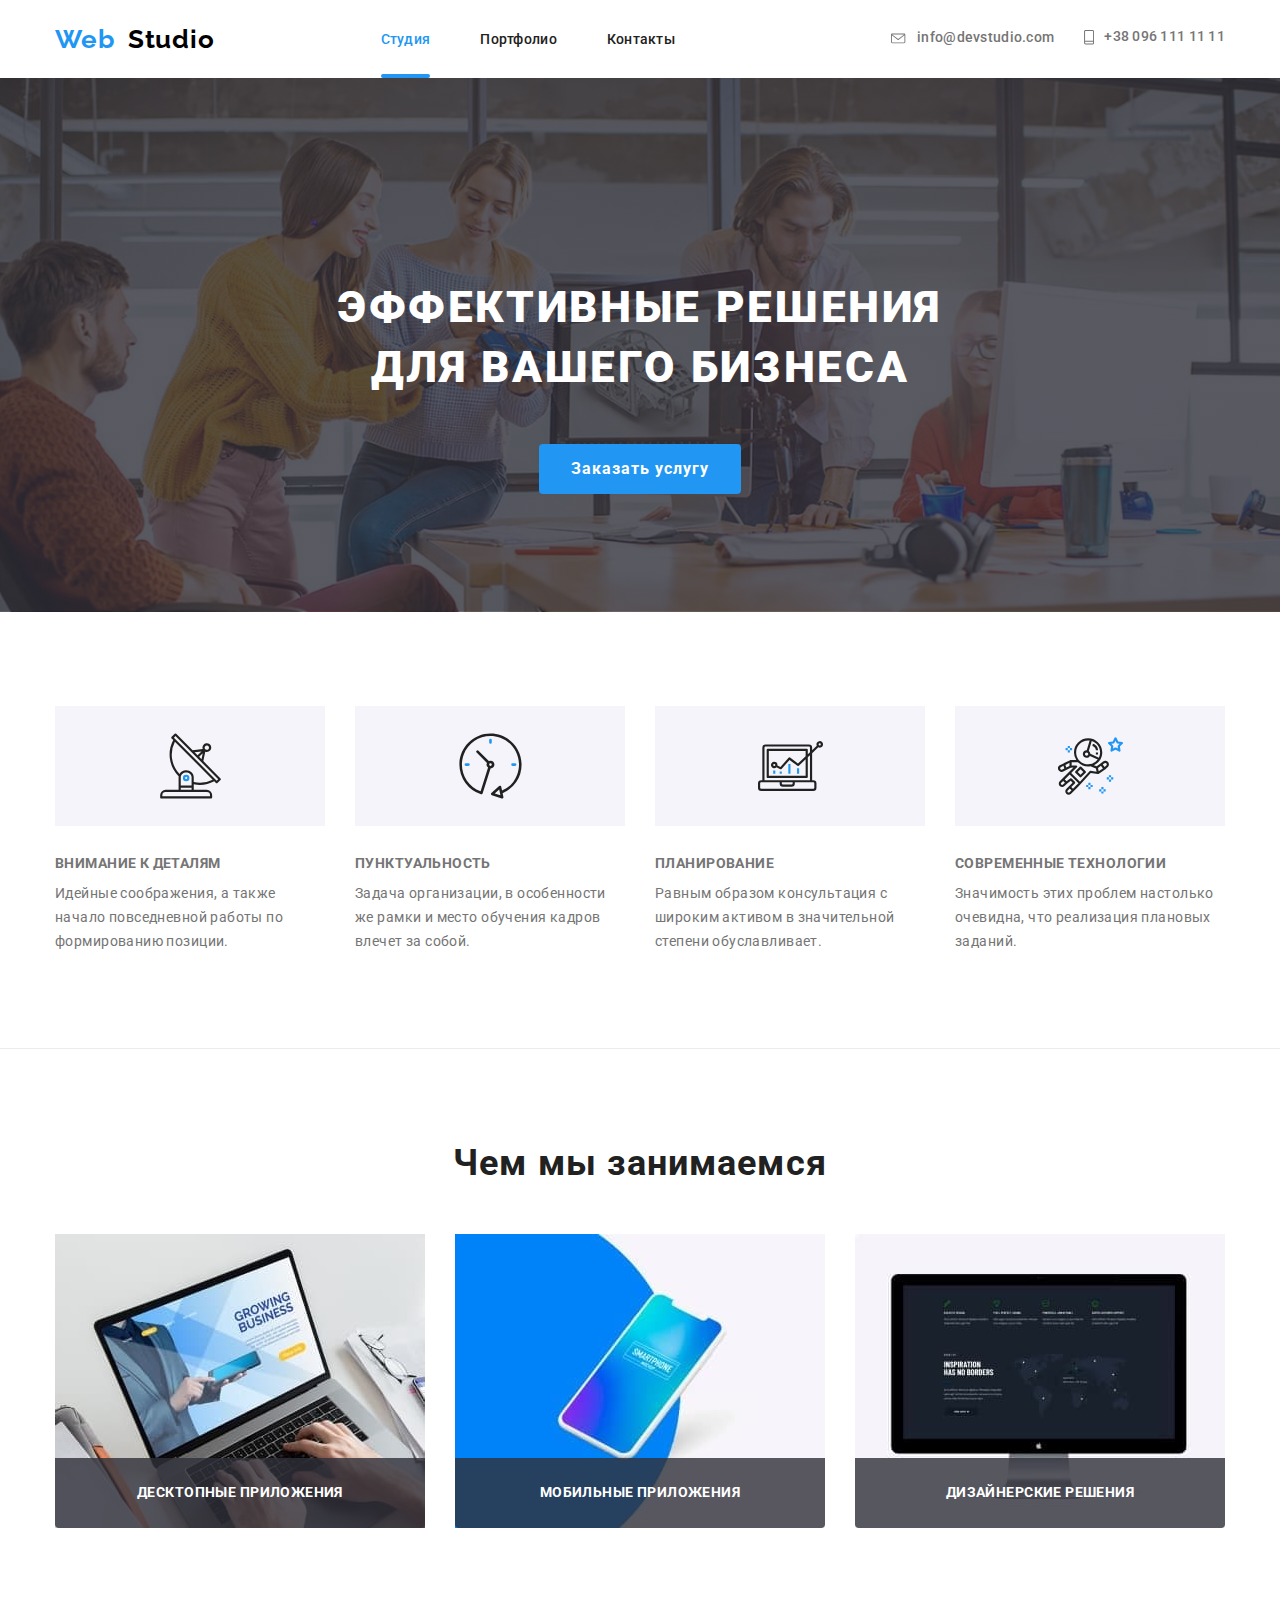
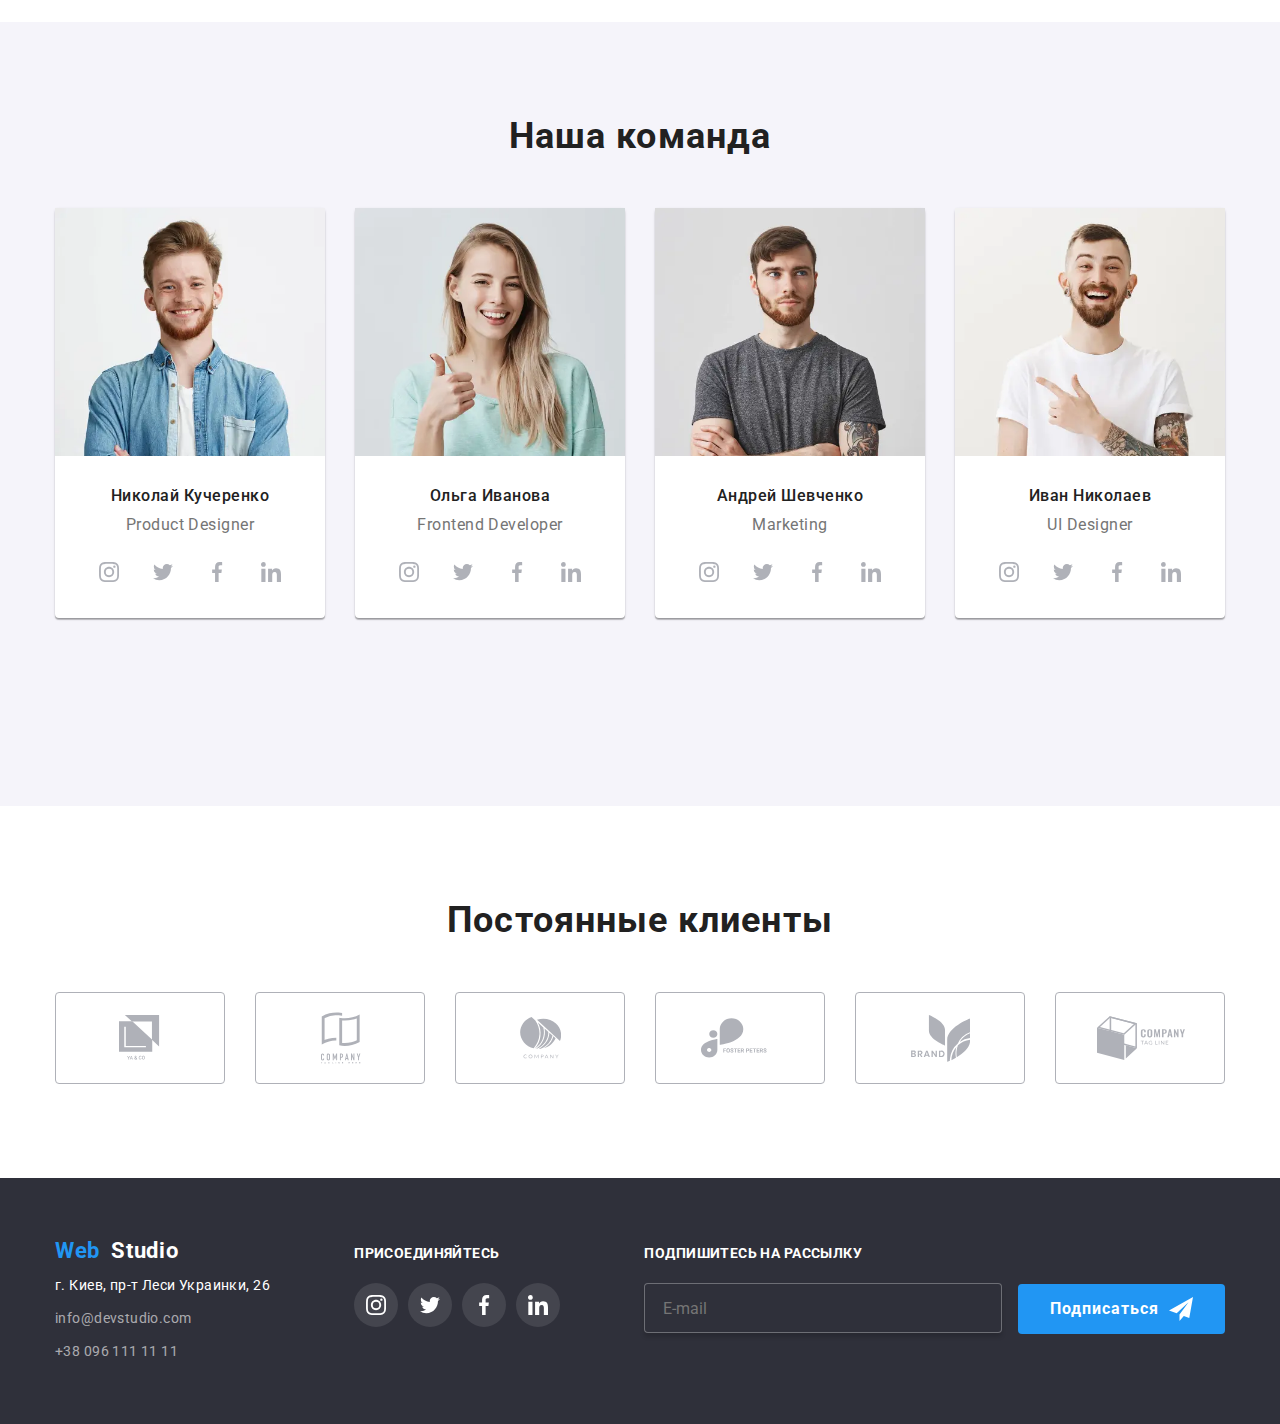
==== commit 5fb0bb7f: "Добавляет оформление" ====
--- a/index.html
+++ b/index.html
@@ -2,7 +2,7 @@
 <html lang="ru">
   <head>
     <meta charset="UTF-8" />
-    <meta name="viewport" content="width=device-width, initial-scale=1.0" />
+    <meta name="viewport" content="width=device-width, initial-scale=1" />
     <link
       href="https://fonts.googleapis.com/css2?family=Raleway:wght@700&family=Roboto:wght@400;500;700;900&display=swap"
       rel="stylesheet"
--- a/css/main.min.css
+++ b/css/main.min.css
@@ -1,3 +1,2 @@
-/*! modern-normalize v0.6.0 | MIT License | https://github.com/sindresorhus/modern-normalize */*,*::before,*::after{-webkit-box-sizing:border-box;box-sizing:border-box}:root{-moz-tab-size:4;-o-tab-size:4;tab-size:4}html{line-height:1.15;-webkit-text-size-adjust:100%}body{margin:0}body{font-family:system-ui,-apple-system,"Segoe UI",Roboto,Helvetica,Arial,sans-serif,"Apple Color Emoji","Segoe UI Emoji"}hr{height:0}abbr[title]{-webkit-text-decoration:underline dotted;text-decoration:underline dotted}b,strong{font-weight:bolder}code,kbd,samp,pre{font-family:SFMono-Regular, Consolas, "Liberation Mono", Menlo, monospace;font-size:1em}small{font-size:80%}sub,sup{font-size:75%;line-height:0;position:relative;vertical-align:baseline}sub{bottom:-0.25em}sup{top:-0.5em}button,input,optgroup,select,textarea{font-family:inherit;font-size:100%;line-height:1.15;margin:0}button,select{text-transform:none}button,[type="button"],[type="reset"],[type="submit"]{-webkit-appearance:button}button::-moz-focus-inner,[type="button"]::-moz-focus-inner,[type="reset"]::-moz-focus-inner,[type="submit"]::-moz-focus-inner{border-style:none;padding:0}button:-moz-focusring,[type="button"]:-moz-focusring,[type="reset"]:-moz-focusring,[type="submit"]:-moz-focusring{outline:1px dotted ButtonText}fieldset{padding:0.35em 0.75em 0.625em}legend{padding:0}progress{vertical-align:baseline}[type="number"]::-webkit-inner-spin-button,[type="number"]::-webkit-outer-spin-button{height:auto}[type="search"]{-webkit-appearance:textfield;outline-offset:-2px}[type="search"]::-webkit-search-decoration{-webkit-appearance:none}::-webkit-file-upload-button{-webkit-appearance:button;font:inherit}summary{display:list-item}.page-header .list,.page-footer .list,.advantage .list,.doing .list,.team .list,.customer .list,.projects .list{list-style:none;margin:0;padding:0}.page-header .link,.main-header .logo-head,.page-footer .link,.doing .link,.team .link,.projects-item .link{text-decoration:none;cursor:pointer}.page-footer .container,.advantage .container,.doing .container,.team .container,.customer .container,.projects .container{margin-left:auto;margin-right:auto;padding-left:15px;padding-right:15px}body{margin:0;font-family:"Roboto",sans-serif;color:#757575}img{display:block;max-width:100%;height:auto}.page-header{position:relative;background-color:#fff}@media screen and (max-width: 767px){.page-header.container{max-width:480px;margin-left:auto;margin-right:auto}}@media screen and (min-width: 768px){.page-header.container{display:-webkit-box;display:-ms-flexbox;display:flex;-webkit-box-align:center;-ms-flex-align:center;align-items:center;width:768px;margin-left:auto;margin-right:auto;padding-left:15px;padding-right:15px}}@media screen and (min-width: 1200px){.page-header.container{width:1600px;margin-left:auto;margin-right:auto}}.main-header{display:-webkit-box;display:-ms-flexbox;display:flex}@media screen and (max-width: 767px){.main-header{margin-left:auto;margin-right:auto;padding-left:15px;padding-right:15px;-webkit-box-align:center;-ms-flex-align:center;align-items:center;-webkit-box-pack:justify;-ms-flex-pack:justify;justify-content:space-between;max-width:480px;padding-top:16px;padding-bottom:16px}}@media screen and (min-width: 768px){.main-header{margin:0;padding:0}}.main-header .logo-head{font-family:"Raleway",sans-serif;text-decoration:none}@media screen and (max-width: 767px){.main-header .logo-head{font-weight:700;font-size:24px;line-height:1.16;letter-spacing:.03em}}@media screen and (min-width: 768px){.main-header .logo-head{font-weight:700;font-size:26px;line-height:1.19;letter-spacing:.03em}}.logo-web{color:#2196f3}.logo-nav{color:#000000}@media screen and (max-width: 767px){.menu-button{display:-webkit-inline-box;display:-ms-inline-flexbox;display:inline-flex;margin:0;padding:0;border:none;background-color:transparent}.menu-button:hover,.menu-button:focus .icon-menu{fill:#2196f3;cursor:pointer}.menu-button:hover,.menu-button:focus .icon-cross{fill:#2196f3;cursor:pointer}.menu-button .icon-cross{display:none}.menu-button.is-open .icon-cross{display:block}.menu-button.is-open .icon-menu{display:none}}@media screen and (min-width: 768px){.menu-button{display:none}}@media screen and (max-width: 767px){.menu-container{display:none;position:absolute;top:100%;left:0;max-width:480px;width:100%;height:393px;padding-top:20px;background-color:#fff;-webkit-box-shadow:0px 1px 3px rgba(0,0,0,0.16),0px 2px 4px rgba(0,0,0,0.08),0px 4px 8px rgba(0,0,0,0.04);box-shadow:0px 1px 3px rgba(0,0,0,0.16),0px 2px 4px rgba(0,0,0,0.08),0px 4px 8px rgba(0,0,0,0.04);text-align:center;z-index:1}.menu-container.is-open{display:block}}@media screen and (min-width: 768px){.menu-container{display:-webkit-box;display:-ms-flexbox;display:flex;-webkit-box-align:center;-ms-flex-align:center;align-items:center;margin-left:81px}}@media screen and (max-width: 767px){.main-nav{margin-bottom:60px}}@media screen and (min-width: 1200px){.main-nav{display:-webkit-box;display:-ms-flexbox;display:flex;margin-left:85px;outline:2px solid red}}@media screen and (min-width: 768px){.site-nav{display:-webkit-box;display:-ms-flexbox;display:flex}.site-nav .item:not(:last-child){margin-right:50px}}.site-nav .link.current{color:#2196f3}.site-nav .link.current::after{opacity:1}.site-nav .link{position:relative;color:#212121;-webkit-transition:color 250ms cubic-bezier(0.4, 0, 0.2, 1);transition:color 250ms cubic-bezier(0.4, 0, 0.2, 1)}@media screen and (max-width: 767px){.site-nav .link{display:inline-block;padding-top:40px;padding-bottom:12px;font-weight:500;font-size:18px;line-height:1.16;letter-spacing:.02em}}@media screen and (min-width: 768px){.site-nav .link{display:block;padding-top:32px;padding-bottom:32px;font-weight:500;font-size:14px;line-height:1;letter-spacing:.02em}}@media screen and (min-width: 1200px){.site-nav .link{display:block;padding-top:32px;padding-bottom:32px;font-weight:500;font-size:14px;line-height:1;letter-spacing:.02em}}.site-nav .link::after{position:absolute;content:'';left:0;bottom:0;display:block;width:100%;height:4px;background-color:#2196f3;border-radius:4px;opacity:0;-webkit-transition:opacity 250ms cubic-bezier(0.4, 0, 0.2, 1);transition:opacity 250ms cubic-bezier(0.4, 0, 0.2, 1)}.site-nav .link:hover{color:#2196f3;-webkit-transition:color 250ms cubic-bezier(0.4, 0, 0.2, 1);transition:color 250ms cubic-bezier(0.4, 0, 0.2, 1)}.site-nav .link:focus{color:#2196f3;-webkit-transition:color 250ms cubic-bezier(0.4, 0, 0.2, 1);transition:color 250ms cubic-bezier(0.4, 0, 0.2, 1)}@media screen and (min-width: 1200px){.cont-nav{margin-left:auto;display:-webkit-box;display:-ms-flexbox;display:flex;-webkit-box-align:center;-ms-flex-align:center;align-items:center}.cont-nav>.item.phone{margin-left:30px}}.cont-nav .link{color:#757575;-webkit-transition:color 250ms cubic-bezier(0.4, 0, 0.2, 1);transition:color 250ms cubic-bezier(0.4, 0, 0.2, 1)}@media screen and (max-width: 767px){.cont-nav .link{display:inline-block;font-weight:500;font-size:18px;line-height:1.16;letter-spacing:.02em}}@media screen and (min-width: 768px){.cont-nav .link{font-weight:500;font-size:12px;line-height:1.16;letter-spacing:.02em}}@media screen and (min-width: 1200px){.cont-nav .link{display:-webkit-inline-box;display:-ms-inline-flexbox;display:inline-flex;-webkit-box-align:center;-ms-flex-align:center;align-items:center;font-weight:500;font-size:14px;line-height:1.14;letter-spacing:.02em}}.cont-nav .link:hover,.cont-nav .link:focus{color:#2196f3;-webkit-transition:color 250ms cubic-bezier(0.4, 0, 0.2, 1);transition:color 250ms cubic-bezier(0.4, 0, 0.2, 1)}@media screen and (max-width: 767px){.cont-nav .mail.link{margin-bottom:12px}}.cont-nav .mail-icon{width:16px;height:11px;margin-right:10px;fill:currentColor;cursor:pointer}.cont-nav .phone-icon{width:10px;height:15px;margin-right:10px;fill:currentColor;cursor:pointer}.page-footer{padding-top:60px;padding-bottom:60px;background-color:#2f303a;color:#fff}@media screen and (max-width: 1199px){.page-footer{text-align:center}}@media screen and (min-width: 1200px){.page-footer{width:1600px}}@media screen and (max-width: 1199px){.page-footer .foot-child,.page-footer .foot-link{margin-bottom:60px}}@media screen and (max-width: 767px){.page-footer .container{width:450px}}@media screen and (min-width: 768px){.page-footer .container{width:768px;display:-webkit-box;display:-ms-flexbox;display:flex;-ms-flex-pack:distribute;justify-content:space-around}}@media screen and (min-width: 1200px){.page-footer .container{width:1200px}}.page-footer .link{color:rgba(255,255,255,0.6)}.page-footer b{display:inline-block;margin-bottom:21px;text-transform:uppercase;font-weight:700;font-size:14px;line-height:1.14;letter-spacing:.03em}@media screen and (min-width: 768px){.page-footer .container.info{display:-webkit-box;display:-ms-flexbox;display:flex;-ms-flex-wrap:wrap;flex-wrap:wrap}}@media screen and (min-width: 1200px){.page-footer .container.info{-webkit-box-align:baseline;-ms-flex-align:baseline;align-items:baseline;-webkit-box-pack:justify;-ms-flex-pack:justify;justify-content:space-between}}.page-footer .address{font-weight:400;font-size:14px;line-height:1.71;letter-spacing:.03em}.page-footer .logo-foot{color:#fff}.page-footer .logo-foot.link{display:inline-block;margin-bottom:10px}@media screen and (max-width: 1199px){.page-footer .logo-foot{font-weight:700;font-size:24px;line-height:1.16;letter-spacing:.03em}}@media screen and (min-width: 1200px){.page-footer .logo-foot{font-weight:700;font-size:22px;line-height:1.18;letter-spacing:.03em}}.address.company{margin-bottom:9px;font-family:inherit;font-style:normal}.address .link{font-family:inherit;font-style:normal}@media screen and (min-width: 1200px){.address .link{font-weight:400;font-size:14px;line-height:1.71;letter-spacing:.03em}}.address .link.mail{display:inline-block;margin-bottom:9px}.address .link:hover,.address .link:focus{color:#2196f3;-webkit-transition:color 250ms cubic-bezier(0.4, 0, 0.2, 1);transition:color 250ms cubic-bezier(0.4, 0, 0.2, 1)}.page-footer .input{padding:12px 18px;height:50px;border:1px solid rgba(255,255,255,0.3);-webkit-box-sizing:border-box;box-sizing:border-box;-webkit-box-shadow:0px 4px 4px rgba(0,0,0,0.15);box-shadow:0px 4px 4px rgba(0,0,0,0.15);border-radius:4px;color:#fff;background-color:#2f303a;outline:none}@media screen and (max-width: 767px){.page-footer .input{width:450px;margin-bottom:20px}}@media screen and (min-width: 768px) and (max-width: 1199px){.page-footer .input{display:-webkit-box;display:-ms-flexbox;display:flex;-webkit-box-align:center;-ms-flex-align:center;align-items:center;width:450px;margin-bottom:20px}}@media screen and (min-width: 1200px){.page-footer .input{width:358px;margin-bottom:0;margin-right:12px}}.social .list{display:-webkit-box;display:-ms-flexbox;display:flex;-webkit-box-pack:center;-ms-flex-pack:center;justify-content:center}.social .link{display:-webkit-box;display:-ms-flexbox;display:flex;-webkit-box-align:center;-ms-flex-align:center;align-items:center;-webkit-box-pack:center;-ms-flex-pack:center;justify-content:center;width:44px;height:44px;color:#afb1b8;background-color:rgba(255,255,255,0.1);border-radius:50%;-webkit-transition:background-color 250ms cubic-bezier(0.4, 0, 0.2, 1);transition:background-color 250ms cubic-bezier(0.4, 0, 0.2, 1);-webkit-transition:color 250ms cubic-bezier(0.4, 0, 0.2, 1);transition:color 250ms cubic-bezier(0.4, 0, 0.2, 1)}.social .link:hover,.social .link:focus{color:#fff;background-color:#2196f3;-webkit-transition:background-color 250ms cubic-bezier(0.4, 0, 0.2, 1);transition:background-color 250ms cubic-bezier(0.4, 0, 0.2, 1);-webkit-transition:color 250ms cubic-bezier(0.4, 0, 0.2, 1);transition:color 250ms cubic-bezier(0.4, 0, 0.2, 1);-webkit-transform:scale3d(1.1, 1.1, 1.1);transform:scale3d(1.1, 1.1, 1.1)}.social-icon{fill:currentColor}.foot-link .social .item{margin-right:10px}.foot-link .social .item:nth-child(4n){margin-right:0}.foot-link .link{color:#fff}.foot-link .link:hover,.foot-link .link:focus{color:#fff;-webkit-transition:color 250ms cubic-bezier(0.4, 0, 0.2, 1);transition:color 250ms cubic-bezier(0.4, 0, 0.2, 1)}.button.primary{display:-webkit-inline-box;display:-ms-inline-flexbox;display:inline-flex;-webkit-box-align:center;-ms-flex-align:center;align-items:center;text-align:center;min-width:200px;min-height:50px;border-radius:4px;padding:10px 32px;cursor:pointer;color:#fff;background-color:#2196f3;text-decoration:none;font-weight:700;font-size:16px;line-height:1.87;letter-spacing:.06em;border-color:transparent}.button.primary::after{content:'';width:24px;height:24px;margin-left:10px;background-image:url("../img/icon/icon-send.svg");background-size:contain}.backdrop{background-color:rgba(0,0,0,0.2);-webkit-transition:250ms cubic-bezier(0.4, 0, 0.2, 1);transition:250ms cubic-bezier(0.4, 0, 0.2, 1)}@media screen and (max-width: 1199px){.backdrop{padding:95px 16px;overflow-y:scroll;position:fixed;top:0;left:0;width:100%;height:100%}}@media screen and (min-width: 1200px){.backdrop{position:fixed;top:0;left:0;width:100%;height:100%}}.backdrop.is-hidden{opacity:0;pointer-events:none;-webkit-transition:250ms cubic-bezier(0.4, 0, 0.2, 1);transition:250ms cubic-bezier(0.4, 0, 0.2, 1)}.modal{position:absolute;top:50%;left:50%;-webkit-transform:translate(-50%, -50%);transform:translate(-50%, -50%);-webkit-box-shadow:0px 2px 1px rgba(0,0,0,0.2),0px 1px 1px rgba(0,0,0,0.14),0px 1px 3px rgba(0,0,0,0.12);box-shadow:0px 2px 1px rgba(0,0,0,0.2),0px 1px 1px rgba(0,0,0,0.14),0px 1px 3px rgba(0,0,0,0.12);border-radius:4px;background-color:#fff}@media screen and (max-width: 1199px){.modal{min-width:450px;min-height:609px}}@media screen and (min-width: 1200px){.modal{min-width:528px;min-height:581px}}.modal .icon-button{position:absolute;right:8px;top:8px;width:30px;height:30px;border-radius:50%;border:1px solid rgba(0,0,0,0.1);background-color:#fff;cursor:pointer}.icon-button:hover .icon-button-close{fill:#2196f3}.icon-button-close{fill:black}.form{padding:40px}@media screen and (max-width: 1199px){.form{width:450px;height:609px}}@media screen and (min-width: 1200px){.form{width:528px;height:581px}}.form-about{margin:0;padding:0;margin-bottom:30px;font-weight:700;font-size:20px;line-height:1.15;text-align:center;letter-spacing:0.03em;color:#212121}.form-field{position:relative;display:-webkit-box;display:-ms-flexbox;display:flex;-webkit-box-pack:center;-ms-flex-pack:center;justify-content:center;-webkit-box-align:center;-ms-flex-align:center;align-items:center;margin-bottom:28px}.form-input{width:100%;height:40px;padding:12px 8px 12px 42px;border:1px solid rgba(33,33,33,0.2);border-radius:4px;cursor:pointer}.form-text{position:absolute;top:25%;left:42px;font-weight:400;font-size:14px;line-height:1.71}.icon-form{position:absolute;top:85%;left:16px;-webkit-transform:translateY(-125%);transform:translateY(-125%);display:inline-block;color:black}.form-input:focus+.form-text{color:#2196f3;-webkit-transform:translate(-90%, -150%);transform:translate(-90%, -150%);-webkit-transition:250ms cubic-bezier(0.4, 0, 0.2, 1);transition:250ms cubic-bezier(0.4, 0, 0.2, 1)}.form-input:focus+.form-text.tel{-webkit-transform:translate(-50%, -150%);transform:translate(-50%, -150%)}.form-input:focus+.form-text.mail{-webkit-transform:translate(-60%, -150%);transform:translate(-60%, -150%)}.form-input:not(:placeholder-shown)+.form-text{-webkit-transform:translate(-90%, -150%);transform:translate(-90%, -150%)}.form-input:not(:placeholder-shown)+.form-text.tel{-webkit-transform:translate(-50%, -150%);transform:translate(-50%, -150%)}.form-input:not(:placeholder-shown)+.form-text.mail{-webkit-transform:translate(-60%, -150%);transform:translate(-60%, -150%)}.form-input:focus-within ~ .icon-form{fill:#2196f3}.form-input:focus{border-color:#2196f3;outline:none}.form-field.comments{margin-bottom:20px}.form-input.comments{height:120px;padding-left:16px;resize:none}.form-text.comments{top:12px;left:16px}.form-input:focus+.form-text.comments{-webkit-transform:translateY(-150%);transform:translateY(-150%)}.form-input:not(:placeholder-shown)+.form-text.comments{-webkit-transform:translateY(-150%);transform:translateY(-150%)}.consent{display:-webkit-box;display:-ms-flexbox;display:flex;-webkit-box-pack:center;-ms-flex-pack:center;justify-content:center;-webkit-box-align:center;-ms-flex-align:center;align-items:center;margin-bottom:30px;cursor:pointer}.check-input{position:absolute;width:1px;height:1px;margin:-1px;border:0;padding:0;clip:rect(0 0 0 0);overflow:hidden}.checkbox{width:15px;height:16px;margin:0;margin-right:5px;background-image:url("../img/icon/nocheck.svg");background-size:contain;background-repeat:no-repeat}.check-input:checked+.checkbox,.check-input:checked:focus+.checkbox{background-image:url("../img/icon/check.svg");background-size:contain;background-color:#2196f3;border-radius:4px}.text.consent{margin:0;padding:0;left:36px;font-weight:400;font-size:14px;line-height:1.71;letter-spacing:0.03em}@media screen and (max-width: 1199px){.text.consent{font-size:12px}}.text-link{font-weight:400;font-size:14px;line-height:1.71;color:#2196f3}@media screen and (max-width: 1199px){.text-link{font-size:12px}}.button-submit{display:block;margin-right:auto;margin-left:auto;min-width:200px;min-height:50px;border-radius:4px;padding:10px 32px;text-decoration:none;border-color:transparent;font-weight:700;font-size:16px;line-height:1.87;letter-spacing:0.06em;-webkit-box-shadow:0px 4px 4px rgba(0,0,0,0.15);box-shadow:0px 4px 4px rgba(0,0,0,0.15);background-color:#2196f3;color:#fff;cursor:pointer}@media screen and (max-width: 767px){.section.hero{max-width:480px;margin-left:auto;margin-right:auto}}@media screen and (min-width: 768px){.section.hero{width:768px;margin-left:auto;margin-right:auto}}@media screen and (min-width: 1200px){.section.hero{width:1600px;padding-top:0;padding-bottom:0;margin-left:auto;margin-right:auto}}.hero{text-align:center}.hero>.overley{width:100%;height:auto;background-color:#757575;background-repeat:no-repeat;background-position:center;background-size:cover}@media screen and (max-width: 767px){.hero>.overley{background-image:-webkit-gradient(linear, left top, right top, from(rgba(47,48,58,0.8)), to(rgba(47,48,58,0.8))),url("/img/hero/Header1.jpg");background-image:linear-gradient(to right, rgba(47,48,58,0.8), rgba(47,48,58,0.8)),url("/img/hero/Header1.jpg")}}@media screen and (min-width: 768px), screen and (-webkit-min-device-pixel-ratio: 2), screen and (min-resolution: 192dpi), screen and (min-resolution: 2dppx){.hero>.overley{background-image:-webkit-gradient(linear, left top, right top, from(rgba(47,48,58,0.8)), to(rgba(47,48,58,0.8))),url("/img/hero/Header2.jpg");background-image:linear-gradient(to right, rgba(47,48,58,0.8), rgba(47,48,58,0.8)),url("/img/hero/Header2.jpg")}}@media screen and (min-width: 1200px), screen and (-webkit-min-device-pixel-ratio: 3), screen and (min-resolution: 288dpi), screen and (min-resolution: 3dppx){.hero>.overley{background-image:-webkit-gradient(linear, left top, right top, from(rgba(47,48,58,0.8)), to(rgba(47,48,58,0.8))),url("/img/hero/Header3.jpg");background-image:linear-gradient(to right, rgba(47,48,58,0.8), rgba(47,48,58,0.8)),url("/img/hero/Header3.jpg")}}.hero .hero-title{margin-top:0;margin-bottom:46px;padding-top:200px;color:#fff;text-transform:uppercase;font-weight:900;font-size:44px;line-height:1.36;letter-spacing:.06em}@media screen and (max-width: 1199px){.hero .hero-title{font-weight:900;font-size:26px;line-height:1.61;letter-spacing:.06em;padding-top:118px}}.hero .button{min-width:200px;padding:10px 32px;text-align:center;margin-bottom:118px;text-decoration:none;font-weight:700;font-size:16px;line-height:1.88;letter-spacing:.06em;color:#fff;background-color:#2196f3;border-radius:4px;border-color:transparent;cursor:pointer}@media screen and (max-width: 767px){.section.advantage{padding-top:60px;padding-bottom:60px}}@media screen and (min-width: 768px){.section.advantage{padding-top:60px;padding-bottom:60px}}@media screen and (min-width: 1200px){.section.advantage{width:1600px;border-bottom:1px solid #ececec;padding-top:94px;padding-bottom:94px}}.visually-hidden{position:absolute !important;clip:rect(1px 1px 1px 1px);clip:rect(1px, 1px, 1px, 1px);padding:0 !important;border:0 !important;height:1px !important;width:1px !important;overflow:hidden}@media screen and (max-width: 767px){.advantage .container{max-width:480px}}@media screen and (min-width: 768px){.advantage .container{width:768px}}@media screen and (min-width: 1200px){.advantage .container{width:1200px}}@media screen and (min-width: 768px){.advantage .list{display:-webkit-box;display:-ms-flexbox;display:flex;-ms-flex-wrap:wrap;flex-wrap:wrap;margin:-15px}}@media screen and (min-width: 1200px){.advantage .list{display:-webkit-box;display:-ms-flexbox;display:flex}}@media screen and (max-width: 767px){.advantage .item{width:100%}}@media screen and (min-width: 768px){.advantage .item{width:calc((100% - 4 * 15px) / 2);margin:15px}}@media screen and (min-width: 1200px){.advantage .item{width:calc((100% - 8 * 15px) / 4)}}.advantage .background-icon{display:-webkit-box;display:-ms-flexbox;display:flex;-webkit-box-align:center;-ms-flex-align:center;align-items:center;-webkit-box-pack:center;-ms-flex-pack:center;justify-content:center;margin-bottom:30px;background-color:#f5f4fa}@media screen and (max-width: 767px){.advantage .background-icon{width:100%;height:120px}}@media screen and (min-width: 768px){.advantage .background-icon{width:354px;height:120px}}@media screen and (min-width: 1200px){.advantage .background-icon{width:270px;height:120px}}.antenna-icon{width:65px;height:70px;-webkit-box-align:center;-ms-flex-align:center;align-items:center}.section h2{margin-top:0;margin-bottom:50px;text-align:center;font-weight:700;font-size:36px;line-height:1.16;letter-spacing:.03em;color:#212121}.advantage-title{margin-top:0;margin-bottom:10px;font-weight:700;font-size:14px;line-height:1.14;letter-spacing:.03em;text-transform:uppercase;color:var(--title-text-color)}@media screen and (max-width: 767px){.advantage-title{text-align:center}}.advantage .text{margin-top:0;padding:0;font-weight:400;font-size:14px;line-height:1.71;letter-spacing:.03em}@media screen and (max-width: 767px){.advantage .text:not(:last-child){margin-bottom:30px}}@media screen and (min-width: 1200px){.advantage .text{margin-bottom:0}}@media screen and (max-width: 1199px){.section.doing{display:none}}@media screen and (min-width: 1200px){.section.doing{width:1600px;padding-top:94px;padding-bottom:94px}}.doing .container{width:1200px}.doing .list{display:-webkit-box;display:-ms-flexbox;display:flex;margin:-15px}.doing .item{position:relative;margin:15px;width:calc((100% - 6 * 15px) / 3);text-align:center}.doing .itemitem:nth-child(3n){margin-right:0;margin-bottom:0}.doing img{display:block}.doing .doing-text{position:absolute;width:100%;height:70px;bottom:0;margin:0;padding:27px;background:rgba(47,48,58,0.8);border-radius:0px 0px 4px 4px;font-weight:700;font-size:14px;line-height:1.14;letter-spacing:.03em;text-align:center;text-transform:uppercase;color:#fff}.section.team{background-color:#f5f4fa}@media screen and (max-width: 1199px){.section.team{padding-top:60px;padding-bottom:60px}}@media screen and (min-width: 1200px){.section.team{width:1600px;padding-top:94px;padding-bottom:94px}}@media screen and (max-width: 767px){.team .container{max-width:480px}}@media screen and (min-width: 768px){.team .container{width:768px}}@media screen and (min-width: 1200px){.team .container{width:1200px}}.team .link{color:#afb1b8}@media screen and (min-width: 768px){.team .list.cards{display:-webkit-box;display:-ms-flexbox;display:flex;-ms-flex-wrap:wrap;flex-wrap:wrap;margin:-15px}}@media screen and (min-width: 1200px){.team .list{display:-webkit-box;display:-ms-flexbox;display:flex;-webkit-box-pack:justify;-ms-flex-pack:justify;justify-content:space-between}}.team .img-team{display:block;max-width:100%;height:auto;margin-bottom:30px}.team .item.cards{background-color:#fff;border-radius:4px;-webkit-box-shadow:0px 2px 1px rgba(0,0,0,0.2),0px 1px 1px rgba(0,0,0,0.14),0px 1px 3px rgba(0,0,0,0.12);box-shadow:0px 2px 1px rgba(0,0,0,0.2),0px 1px 1px rgba(0,0,0,0.14),0px 1px 3px rgba(0,0,0,0.12)}@media screen and (max-width: 767px){.team .item.cards:not(:last-child){margin-bottom:30px}}@media screen and (min-width: 768px) and (max-width: 1199px){.team .item.cards{width:calc((100% - 4 * 15px) / 2);margin:15px}}@media screen and (min-width: 1200px){.team .item.cards{width:calc((100% - 8 * 15px) / 4);margin:15px}}.team .team-title{margin-top:0;margin-bottom:10px;font-weight:500;font-size:16px;line-height:1.19;letter-spacing:0.03em;color:#212121;text-align:center}.team .team-position{margin:0;margin-bottom:16px;font-weight:400;font-size:16px;line-height:1.19;letter-spacing:0.03em;text-align:center;color:#757575}.team .list.icon{display:-webkit-box;display:-ms-flexbox;display:flex;-webkit-box-pack:center;-ms-flex-pack:center;justify-content:center}@media screen and (min-width: 768px){.team .list.icon{margin-bottom:24px}}.team .item.social{margin-right:10px}.team .item.social:nth-child(4n){margin-right:0}.team .link{display:-webkit-box;display:-ms-flexbox;display:flex;-webkit-box-pack:center;-ms-flex-pack:center;justify-content:center;-webkit-box-align:center;-ms-flex-align:center;align-items:center;width:44px;height:44px;border-radius:50%}.team .social-icon{fill:currentColor}@media screen and (max-width: 767px){.section.customer{padding-top:60px;padding-bottom:60px}}@media screen and (min-width: 768px){.section.customer{padding-top:60px;padding-bottom:60px}}@media screen and (min-width: 1200px){.section.customer{width:1600px;padding-top:94px;padding-bottom:94px}}@media screen and (max-width: 767px){.customer .container{max-width:480px}}@media screen and (min-width: 768px){.customer .container{width:768px}}@media screen and (min-width: 1200px){.customer .container{width:1200px}}.customer .list{display:-webkit-box;display:-ms-flexbox;display:flex}@media screen and (max-width: 767px){.customer .list{-ms-flex-wrap:wrap;flex-wrap:wrap;margin:-15px}}@media screen and (min-width: 768px){.customer .list{-ms-flex-wrap:wrap;flex-wrap:wrap;margin:-15px}}@media screen and (min-width: 1200px){.customer .list{-ms-flex-wrap:nowrap;flex-wrap:nowrap}}.customer .link{display:-webkit-box;display:-ms-flexbox;display:flex;-webkit-box-align:center;-ms-flex-align:center;align-items:center;-webkit-box-pack:center;-ms-flex-pack:center;justify-content:center;width:170px;height:90px;color:#afb1b8;-webkit-transition:color 250ms cubic-bezier(0.4, 0, 0.2, 1);transition:color 250ms cubic-bezier(0.4, 0, 0.2, 1);text-decoration:none;cursor:pointer}@media screen and (max-width: 1199px){.customer .link{margin:auto}}.customer .link:hover,.customer .link:focus{color:#2196f3;-webkit-transition:color 250ms cubic-bezier(0.4, 0, 0.2, 1);transition:color 250ms cubic-bezier(0.4, 0, 0.2, 1)}.customer .item{border:1px solid #afb1b8;-webkit-box-sizing:border-box;box-sizing:border-box;border-radius:4px;-webkit-transition:border 250ms cubic-bezier(0.4, 0, 0.2, 1);transition:border 250ms cubic-bezier(0.4, 0, 0.2, 1)}@media screen and (max-width: 767px){.customer .item{width:calc((100% - 4 * 15px) / 2);margin:15px}}@media screen and (min-width: 768px){.customer .item{width:calc((100% - 6 * 15px) / 3);margin:15px}}@media screen and (min-width: 1200px){.customer .item{width:calc((100% - 12 * 15px) / 6)}}.customer .item:hover,.customer .item:focus{border:1px solid #2196f3;-webkit-transition:border 250ms cubic-bezier(0.4, 0, 0.2, 1);transition:border 250ms cubic-bezier(0.4, 0, 0.2, 1)}.customer .customer-icon{fill:currentColor;cursor:pointer}.projects{border-top:1px solid #ececec}@media screen and (max-width: 767px){.projects{position:relative}}@media screen and (max-width: 767px){.projects .container{width:480px}}@media screen and (min-width: 768px){.projects .container{width:768px}}@media screen and (min-width: 1200px){.projects .container{width:1200px}}@media screen and (max-width: 767px){.projects .list.container-btn{display:-webkit-box;display:-ms-flexbox;display:flex;-ms-flex-wrap:wrap;flex-wrap:wrap;padding-top:60px;margin-bottom:40px;text-align:center}.projects .list.container-btn li{margin-right:8px}.projects .list.container-btn li:nth-child(-n+3){margin-bottom:15px}.projects .list.container-btn li:nth-last-child(3){margin-right:0}.projects .list.container-btn li:nth-child(5n){margin-right:0}}@media screen and (min-width: 1200px){.projects .list.container-btn{display:-webkit-box;display:-ms-flexbox;display:flex;-webkit-box-pack:center;-ms-flex-pack:center;justify-content:center;padding-top:94px;margin-bottom:50px;text-align:center}.projects .list.container-btn li{margin-right:8px}.projects .list.container-btn li:nth-child(5n){margin-right:0}.projects .list.cards{display:-webkit-box;display:-ms-flexbox;display:flex;-ms-flex-wrap:wrap;flex-wrap:wrap;padding-bottom:94px}}.button{padding:6px 22px;font-family:inherit;text-align:center;font-weight:500;font-size:16px;line-height:1.63;letter-spacing:.03em;border:transparent;border-radius:4px;color:#212121;background:#f5f4fa;-webkit-transition:background-color 250ms cubic-bezier(0.4, 0, 0.2, 1);transition:background-color 250ms cubic-bezier(0.4, 0, 0.2, 1);-webkit-transition:color 250ms cubic-bezier(0.4, 0, 0.2, 1);transition:color 250ms cubic-bezier(0.4, 0, 0.2, 1);-webkit-transition:-webkit-box-shadow 250ms cubic-bezier(0.4, 0, 0.2, 1);transition:-webkit-box-shadow 250ms cubic-bezier(0.4, 0, 0.2, 1);transition:box-shadow 250ms cubic-bezier(0.4, 0, 0.2, 1);transition:box-shadow 250ms cubic-bezier(0.4, 0, 0.2, 1), -webkit-box-shadow 250ms cubic-bezier(0.4, 0, 0.2, 1)}.button:hover,.button:focus{color:#fff;background-color:#2196f3;-webkit-box-shadow:0px 2px 2px rgba(0,0,0,0.12),0px 1px 2px rgba(0,0,0,0.08),0px 3px 1px rgba(0,0,0,0.1);box-shadow:0px 2px 2px rgba(0,0,0,0.12),0px 1px 2px rgba(0,0,0,0.08),0px 3px 1px rgba(0,0,0,0.1)}.projects-item{border:1px solid #eeeeee;border-radius:5px}@media screen and (max-width: 767px){.projects-item:nth-child(-n+8){margin-bottom:30px}}@media screen and (min-width: 1200px){.projects-item{margin-right:30px;margin-bottom:30px;width:calc(- (100% - 60px) / 3)}.projects-item:nth-child(3n){margin-right:0}.projects-item:nth-last-child(-n+3){margin-bottom:0}}.projects-item:hover .text-projects{opacity:1;-webkit-transform:translateY(0);transform:translateY(0)}.projects-item .box{position:relative}.projects-item .link{color:#757575;display:block}.projects-item .link:focus .text-projects{opacity:1;-webkit-transform:translateY(0);transform:translateY(0)}.img-portfolio{border-radius:5px 5px 0px 0px}@media screen and (max-width: 767px){.img-portfolio{width:450px;height:294px}}@media screen and (min-width: 768px){.img-portfolio{width:354px;height:294px}}@media screen and (min-width: 1200px){.img-portfolio{width:370px;height:294px}}.title-primary{margin-top:0;margin-bottom:0;color:white}.title-projects{margin-top:0;margin-bottom:4px;padding-left:24px;padding-top:20px;font-weight:700;font-size:18px;line-height:2;letter-spacing:.06em;color:#212121}.text{margin-top:0;margin-bottom:0px;padding-bottom:20px;padding-left:24px;color:#757575;font-weight:400;font-size:16px;line-height:1.88;letter-spacing:.03em}.text-projects{position:absolute;top:0;right:0;margin-top:0;margin-bottom:0;font-weight:400;font-size:18px;line-height:1.87;letter-spacing:.03em;color:#fff;background-color:rgba(33,150,243,0.9);opacity:1;-webkit-transform:translateY(100%);transform:translateY(100%);-webkit-transition:-webkit-transform 250ms cubic-bezier(0.4, 0, 0.2, 1);transition:-webkit-transform 250ms cubic-bezier(0.4, 0, 0.2, 1);transition:transform 250ms cubic-bezier(0.4, 0, 0.2, 1);transition:transform 250ms cubic-bezier(0.4, 0, 0.2, 1), -webkit-transform 250ms cubic-bezier(0.4, 0, 0.2, 1)}@media screen and (max-width: 767px){.text-projects{width:450px;height:294px;padding:77px 24px}}@media screen and (min-width: 1200px){.text-projects{padding:63px 24px;width:370px;height:294px}}.cards .link:hover,.cards .link:focus{-webkit-transition:-webkit-box-shadow 250ms cubic-bezier(0.4, 0, 0.2, 1);transition:-webkit-box-shadow 250ms cubic-bezier(0.4, 0, 0.2, 1);transition:box-shadow 250ms cubic-bezier(0.4, 0, 0.2, 1);transition:box-shadow 250ms cubic-bezier(0.4, 0, 0.2, 1), -webkit-box-shadow 250ms cubic-bezier(0.4, 0, 0.2, 1);-webkit-box-shadow:1px 4px 6px rgba(0,0,0,0.16),0px 4px 4px rgba(0,0,0,0.06),0px 1px 1px rgba(0,0,0,0.12);box-shadow:1px 4px 6px rgba(0,0,0,0.16),0px 4px 4px rgba(0,0,0,0.06),0px 1px 1px rgba(0,0,0,0.12);cursor:pointer}.box{overflow:hidden}
+/*! modern-normalize v0.6.0 | MIT License | https://github.com/sindresorhus/modern-normalize */*,*::before,*::after{-webkit-box-sizing:border-box;box-sizing:border-box}:root{-moz-tab-size:4;-o-tab-size:4;tab-size:4}html{line-height:1.15;-webkit-text-size-adjust:100%}body{margin:0}body{font-family:system-ui,-apple-system,"Segoe UI",Roboto,Helvetica,Arial,sans-serif,"Apple Color Emoji","Segoe UI Emoji"}hr{height:0}abbr[title]{-webkit-text-decoration:underline dotted;text-decoration:underline dotted}b,strong{font-weight:bolder}code,kbd,samp,pre{font-family:SFMono-Regular, Consolas, "Liberation Mono", Menlo, monospace;font-size:1em}small{font-size:80%}sub,sup{font-size:75%;line-height:0;position:relative;vertical-align:baseline}sub{bottom:-0.25em}sup{top:-0.5em}button,input,optgroup,select,textarea{font-family:inherit;font-size:100%;line-height:1.15;margin:0}button,select{text-transform:none}button,[type="button"],[type="reset"],[type="submit"]{-webkit-appearance:button}button::-moz-focus-inner,[type="button"]::-moz-focus-inner,[type="reset"]::-moz-focus-inner,[type="submit"]::-moz-focus-inner{border-style:none;padding:0}button:-moz-focusring,[type="button"]:-moz-focusring,[type="reset"]:-moz-focusring,[type="submit"]:-moz-focusring{outline:1px dotted ButtonText}fieldset{padding:0.35em 0.75em 0.625em}legend{padding:0}progress{vertical-align:baseline}[type="number"]::-webkit-inner-spin-button,[type="number"]::-webkit-outer-spin-button{height:auto}[type="search"]{-webkit-appearance:textfield;outline-offset:-2px}[type="search"]::-webkit-search-decoration{-webkit-appearance:none}::-webkit-file-upload-button{-webkit-appearance:button;font:inherit}summary{display:list-item}.page-header .list,.page-footer .list,.advantage .list,.doing .list,.team .list,.customer .list,.projects .list{list-style:none;margin:0;padding:0}.page-header .link,.main-header .logo-head,.page-footer .link,.doing .link,.team .link,.projects-item .link{text-decoration:none;cursor:pointer}.page-header.container,.page-footer .container,.advantage .container,.doing .container,.team .container,.customer .container,.projects .container{margin-left:auto;margin-right:auto;padding-left:15px;padding-right:15px}body{margin:0;font-family:"Roboto",sans-serif;color:#757575}img{display:block;max-width:100%;height:auto}.page-header{position:relative;background-color:#fff}@media screen and (max-width: 767px){.page-header.container{width:480px}}@media screen and (min-width: 768px){.page-header.container{display:-webkit-box;display:-ms-flexbox;display:flex;-webkit-box-align:center;-ms-flex-align:center;align-items:center;width:768px}}@media screen and (min-width: 1200px){.page-header.container{width:1200px}}.main-header{display:-webkit-box;display:-ms-flexbox;display:flex}@media screen and (max-width: 767px){.main-header{margin-left:auto;margin-right:auto;padding-left:15px;padding-right:15px;-webkit-box-align:center;-ms-flex-align:center;align-items:center;-webkit-box-pack:justify;-ms-flex-pack:justify;justify-content:space-between;max-width:480px;padding-top:16px;padding-bottom:16px}}@media screen and (min-width: 768px){.main-header{margin:0;padding:0}}.main-header .logo-head{font-family:"Raleway",sans-serif;text-decoration:none}@media screen and (max-width: 767px){.main-header .logo-head{font-weight:700;font-size:24px;line-height:1.16;letter-spacing:.03em}}@media screen and (min-width: 768px){.main-header .logo-head{font-weight:700;font-size:26px;line-height:1.19;letter-spacing:.03em}}.logo-web{color:#2196f3}.logo-nav{color:#000000}@media screen and (max-width: 767px){.menu-button{display:-webkit-inline-box;display:-ms-inline-flexbox;display:inline-flex;margin:0;padding:0;border:none;background-color:transparent}.menu-button:hover,.menu-button:focus .icon-menu{fill:#2196f3;cursor:pointer}.menu-button:hover,.menu-button:focus .icon-cross{fill:#2196f3;cursor:pointer}.menu-button .icon-cross{display:none}.menu-button.is-open .icon-cross{display:block}.menu-button.is-open .icon-menu{display:none}}@media screen and (min-width: 768px){.menu-button{display:none}}@media screen and (max-width: 767px){.menu-container{display:none;position:absolute;top:100%;left:0;max-width:480px;width:100%;height:393px;padding-top:20px;background-color:#fff;-webkit-box-shadow:0px 1px 3px rgba(0,0,0,0.16),0px 2px 4px rgba(0,0,0,0.08),0px 4px 8px rgba(0,0,0,0.04);box-shadow:0px 1px 3px rgba(0,0,0,0.16),0px 2px 4px rgba(0,0,0,0.08),0px 4px 8px rgba(0,0,0,0.04);text-align:center;z-index:1}.menu-container.is-open{display:block}}@media screen and (min-width: 768px){.menu-container{display:-webkit-box;display:-ms-flexbox;display:flex;-webkit-box-align:center;-ms-flex-align:center;align-items:center;-webkit-box-pack:justify;-ms-flex-pack:justify;justify-content:space-between;-webkit-box-flex:1;-ms-flex-positive:1;flex-grow:1;margin-left:81px}}@media screen and (max-width: 767px){.main-nav{margin-bottom:60px}}@media screen and (min-width: 1200px){.main-nav{display:-webkit-box;display:-ms-flexbox;display:flex;margin-left:85px}}@media screen and (min-width: 768px){.site-nav{display:-webkit-box;display:-ms-flexbox;display:flex}.site-nav .item:not(:last-child){margin-right:50px}}.site-nav .link.current{color:#2196f3}.site-nav .link.current::after{opacity:1}.site-nav .link{position:relative;color:#212121;-webkit-transition:color 250ms cubic-bezier(0.4, 0, 0.2, 1);transition:color 250ms cubic-bezier(0.4, 0, 0.2, 1)}@media screen and (max-width: 767px){.site-nav .link{display:inline-block;padding-top:40px;padding-bottom:12px;font-weight:500;font-size:18px;line-height:1.16;letter-spacing:.02em}}@media screen and (min-width: 768px){.site-nav .link{display:block;padding-top:32px;padding-bottom:32px;font-weight:500;font-size:14px;line-height:1;letter-spacing:.02em}}@media screen and (min-width: 1200px){.site-nav .link{display:block;padding-top:32px;padding-bottom:32px;font-weight:500;font-size:14px;line-height:1;letter-spacing:.02em}}.site-nav .link::after{position:absolute;content:'';left:0;bottom:0;display:block;width:100%;height:4px;background-color:#2196f3;border-radius:4px;opacity:0;-webkit-transition:opacity 250ms cubic-bezier(0.4, 0, 0.2, 1);transition:opacity 250ms cubic-bezier(0.4, 0, 0.2, 1)}.site-nav .link:hover{color:#2196f3;-webkit-transition:color 250ms cubic-bezier(0.4, 0, 0.2, 1);transition:color 250ms cubic-bezier(0.4, 0, 0.2, 1)}.site-nav .link:focus{color:#2196f3;-webkit-transition:color 250ms cubic-bezier(0.4, 0, 0.2, 1);transition:color 250ms cubic-bezier(0.4, 0, 0.2, 1)}@media screen and (min-width: 1200px){.cont-nav{margin-left:auto;display:-webkit-box;display:-ms-flexbox;display:flex;-webkit-box-align:center;-ms-flex-align:center;align-items:center}.cont-nav>.item.phone{margin-left:30px}}@media screen and (min-width: 780px) and (max-width: 1199px){.cont-nav .item.mail{margin-bottom:10px}}.cont-nav .link{color:#757575;-webkit-transition:color 250ms cubic-bezier(0.4, 0, 0.2, 1);transition:color 250ms cubic-bezier(0.4, 0, 0.2, 1)}@media screen and (max-width: 767px){.cont-nav .link{display:inline-block;font-weight:500;font-size:18px;line-height:1.16;letter-spacing:.02em}}@media screen and (min-width: 768px){.cont-nav .link{font-weight:500;font-size:12px;line-height:1.16;letter-spacing:.02em}}@media screen and (min-width: 1200px){.cont-nav .link{display:-webkit-inline-box;display:-ms-inline-flexbox;display:inline-flex;-webkit-box-align:center;-ms-flex-align:center;align-items:center;font-weight:500;font-size:14px;line-height:1.14;letter-spacing:.02em}}.cont-nav .link:hover,.cont-nav .link:focus{color:#2196f3;-webkit-transition:color 250ms cubic-bezier(0.4, 0, 0.2, 1);transition:color 250ms cubic-bezier(0.4, 0, 0.2, 1)}@media screen and (max-width: 767px){.cont-nav .mail.link{margin-bottom:12px}}.cont-nav .mail-icon{width:16px;height:11px;margin-right:10px;fill:currentColor;cursor:pointer}.cont-nav .phone-icon{width:10px;height:15px;margin-right:10px;fill:currentColor;cursor:pointer}.page-footer{padding-top:60px;padding-bottom:60px;background-color:#2f303a;color:#fff}@media screen and (max-width: 1199px){.page-footer{text-align:center}}@media screen and (max-width: 1199px){.page-footer .foot-child,.page-footer .foot-link{margin-bottom:60px}}@media screen and (max-width: 767px){.page-footer .container{width:480px}}@media screen and (min-width: 768px){.page-footer .container{width:768px;display:-webkit-box;display:-ms-flexbox;display:flex;-ms-flex-pack:distribute;justify-content:space-around}}@media screen and (min-width: 1200px){.page-footer .container{width:1200px}}.page-footer .link{color:rgba(255,255,255,0.6)}.page-footer b{display:inline-block;margin-bottom:21px;text-transform:uppercase;font-weight:700;font-size:14px;line-height:1.14;letter-spacing:.03em}@media screen and (min-width: 768px){.page-footer .container.info{display:-webkit-box;display:-ms-flexbox;display:flex;-ms-flex-wrap:wrap;flex-wrap:wrap}}@media screen and (min-width: 1200px){.page-footer .container.info{-webkit-box-align:baseline;-ms-flex-align:baseline;align-items:baseline;-webkit-box-pack:justify;-ms-flex-pack:justify;justify-content:space-between}}.page-footer .address{font-weight:400;font-size:14px;line-height:1.71;letter-spacing:.03em}.page-footer .logo-foot{color:#fff}.page-footer .logo-foot.link{display:inline-block;margin-bottom:10px}@media screen and (max-width: 1199px){.page-footer .logo-foot{font-weight:700;font-size:24px;line-height:1.16;letter-spacing:.03em}}@media screen and (min-width: 1200px){.page-footer .logo-foot{font-weight:700;font-size:22px;line-height:1.18;letter-spacing:.03em}}.address.company{margin-bottom:9px;font-family:inherit;font-style:normal}.address .link{font-family:inherit;font-style:normal}@media screen and (min-width: 1200px){.address .link{font-weight:400;font-size:14px;line-height:1.71;letter-spacing:.03em}}.address .link.mail{display:inline-block;margin-bottom:9px}.address .link:hover,.address .link:focus{color:#2196f3;-webkit-transition:color 250ms cubic-bezier(0.4, 0, 0.2, 1);transition:color 250ms cubic-bezier(0.4, 0, 0.2, 1)}.page-footer .input{padding:12px 18px;height:50px;border:1px solid rgba(255,255,255,0.3);-webkit-box-sizing:border-box;box-sizing:border-box;-webkit-box-shadow:0px 4px 4px rgba(0,0,0,0.15);box-shadow:0px 4px 4px rgba(0,0,0,0.15);border-radius:4px;color:#fff;background-color:#2f303a;outline:none}@media screen and (max-width: 767px){.page-footer .input{max-width:100%;width:450px;margin-bottom:20px}}@media screen and (min-width: 768px) and (max-width: 1199px){.page-footer .input{display:-webkit-box;display:-ms-flexbox;display:flex;-webkit-box-align:center;-ms-flex-align:center;align-items:center;width:450px;margin-bottom:20px}}@media screen and (min-width: 1200px){.page-footer .input{width:358px;margin-bottom:0;margin-right:12px}}.social .list{display:-webkit-box;display:-ms-flexbox;display:flex;-webkit-box-pack:center;-ms-flex-pack:center;justify-content:center}.social .link{display:-webkit-box;display:-ms-flexbox;display:flex;-webkit-box-align:center;-ms-flex-align:center;align-items:center;-webkit-box-pack:center;-ms-flex-pack:center;justify-content:center;width:44px;height:44px;color:#afb1b8;background-color:rgba(255,255,255,0.1);border-radius:50%;-webkit-transition:background-color 250ms cubic-bezier(0.4, 0, 0.2, 1);transition:background-color 250ms cubic-bezier(0.4, 0, 0.2, 1);-webkit-transition:color 250ms cubic-bezier(0.4, 0, 0.2, 1);transition:color 250ms cubic-bezier(0.4, 0, 0.2, 1)}.social .link:hover,.social .link:focus{color:#fff;background-color:#2196f3;-webkit-transition:background-color 250ms cubic-bezier(0.4, 0, 0.2, 1);transition:background-color 250ms cubic-bezier(0.4, 0, 0.2, 1);-webkit-transition:color 250ms cubic-bezier(0.4, 0, 0.2, 1);transition:color 250ms cubic-bezier(0.4, 0, 0.2, 1);-webkit-transform:scale3d(1.1, 1.1, 1.1);transform:scale3d(1.1, 1.1, 1.1)}.social-icon{fill:currentColor}.foot-link .social .item{margin-right:10px}.foot-link .social .item:nth-child(4n){margin-right:0}.foot-link .link{color:#fff}.foot-link .link:hover,.foot-link .link:focus{color:#fff;-webkit-transition:color 250ms cubic-bezier(0.4, 0, 0.2, 1);transition:color 250ms cubic-bezier(0.4, 0, 0.2, 1)}.button.primary{display:-webkit-inline-box;display:-ms-inline-flexbox;display:inline-flex;-webkit-box-align:center;-ms-flex-align:center;align-items:center;text-align:center;min-width:200px;min-height:50px;border-radius:4px;padding:10px 32px;cursor:pointer;color:#fff;background-color:#2196f3;text-decoration:none;font-weight:700;font-size:16px;line-height:1.87;letter-spacing:.06em;border-color:transparent}.button.primary::after{content:'';width:24px;height:24px;margin-left:10px;background-image:url("../img/icon/icon-send.svg");background-size:contain}.backdrop{background-color:rgba(0,0,0,0.2);-webkit-transition:250ms cubic-bezier(0.4, 0, 0.2, 1);transition:250ms cubic-bezier(0.4, 0, 0.2, 1)}@media screen and (max-width: 1199px){.backdrop{padding:95px 16px;overflow-y:scroll;position:fixed;top:0;left:0;width:100%;height:100%}}@media screen and (min-width: 1200px){.backdrop{position:fixed;top:0;left:0;width:100%;height:100%}}.backdrop.is-hidden{opacity:0;pointer-events:none;-webkit-transition:250ms cubic-bezier(0.4, 0, 0.2, 1);transition:250ms cubic-bezier(0.4, 0, 0.2, 1)}.modal{position:absolute;top:50%;left:50%;-webkit-transform:translate(-50%, -50%);transform:translate(-50%, -50%);-webkit-box-shadow:0px 2px 1px rgba(0,0,0,0.2),0px 1px 1px rgba(0,0,0,0.14),0px 1px 3px rgba(0,0,0,0.12);box-shadow:0px 2px 1px rgba(0,0,0,0.2),0px 1px 1px rgba(0,0,0,0.14),0px 1px 3px rgba(0,0,0,0.12);border-radius:4px;background-color:#fff}@media screen and (max-width: 480px){.modal{width:450px;min-height:609px}}@media screen and (min-width: 481px){.modal{width:450px;min-height:609px;position:absolute;top:50%;left:50%}}@media screen and (min-width: 1200px){.modal{width:528px;min-height:581px}}.modal .icon-button{position:absolute;right:8px;top:8px;width:30px;height:30px;border-radius:50%;border:1px solid rgba(0,0,0,0.1);background-color:#fff;cursor:pointer}.icon-button:hover .icon-button-close{fill:#2196f3}.icon-button-close{fill:black}.form{padding:40px}@media screen and (max-width: 1199px){.form{width:450px;height:609px}}@media screen and (min-width: 1200px){.form{width:528px;height:581px}}.form-about{margin:0;padding:0;margin-bottom:30px;font-weight:700;font-size:20px;line-height:1.15;text-align:center;letter-spacing:0.03em;color:#212121}.form-field{position:relative;display:-webkit-box;display:-ms-flexbox;display:flex;-webkit-box-pack:center;-ms-flex-pack:center;justify-content:center;-webkit-box-align:center;-ms-flex-align:center;align-items:center;margin-bottom:28px}.form-input{width:100%;height:40px;padding:12px 8px 12px 42px;border:1px solid rgba(33,33,33,0.2);border-radius:4px;cursor:pointer}.form-text{position:absolute;top:25%;left:42px;font-weight:400;font-size:14px;line-height:1.71}.icon-form{position:absolute;top:85%;left:16px;-webkit-transform:translateY(-125%);transform:translateY(-125%);display:inline-block;color:black}.form-input:focus+.form-text{color:#2196f3;-webkit-transform:translate(-90%, -150%);transform:translate(-90%, -150%);-webkit-transition:250ms cubic-bezier(0.4, 0, 0.2, 1);transition:250ms cubic-bezier(0.4, 0, 0.2, 1)}.form-input:focus+.form-text.tel{-webkit-transform:translate(-50%, -150%);transform:translate(-50%, -150%)}.form-input:focus+.form-text.mail{-webkit-transform:translate(-60%, -150%);transform:translate(-60%, -150%)}.form-input:not(:placeholder-shown)+.form-text{-webkit-transform:translate(-90%, -150%);transform:translate(-90%, -150%)}.form-input:not(:placeholder-shown)+.form-text.tel{-webkit-transform:translate(-50%, -150%);transform:translate(-50%, -150%)}.form-input:not(:placeholder-shown)+.form-text.mail{-webkit-transform:translate(-60%, -150%);transform:translate(-60%, -150%)}.form-input:focus-within ~ .icon-form{fill:#2196f3}.form-input:focus{border-color:#2196f3;outline:none}.form-field.comments{margin-bottom:20px}.form-input.comments{height:120px;padding-left:16px;resize:none}.form-text.comments{top:12px;left:16px}.form-input:focus+.form-text.comments{-webkit-transform:translateY(-150%);transform:translateY(-150%)}.form-input:not(:placeholder-shown)+.form-text.comments{-webkit-transform:translateY(-150%);transform:translateY(-150%)}.consent{display:-webkit-box;display:-ms-flexbox;display:flex;-webkit-box-pack:center;-ms-flex-pack:center;justify-content:center;-webkit-box-align:center;-ms-flex-align:center;align-items:center;margin-bottom:30px;cursor:pointer}.check-input{position:absolute;width:1px;height:1px;margin:-1px;border:0;padding:0;clip:rect(0 0 0 0);overflow:hidden}.checkbox{width:15px;height:16px;margin:0;margin-right:5px;background-image:url("../img/icon/nocheck.svg");background-size:contain;background-repeat:no-repeat}.check-input:checked+.checkbox,.check-input:checked:focus+.checkbox{background-image:url("../img/icon/check.svg");background-size:contain;background-color:#2196f3;border-radius:4px}.text.consent{margin:0;padding:0;left:36px;font-weight:400;font-size:14px;line-height:1.71;letter-spacing:0.03em}@media screen and (max-width: 1199px){.text.consent{font-size:12px}}.text-link{font-weight:400;font-size:14px;line-height:1.71;color:#2196f3}@media screen and (max-width: 1199px){.text-link{font-size:12px}}.button-submit{display:block;margin-right:auto;margin-left:auto;min-width:200px;min-height:50px;border-radius:4px;padding:10px 32px;text-decoration:none;border-color:transparent;font-weight:700;font-size:16px;line-height:1.87;letter-spacing:0.06em;-webkit-box-shadow:0px 4px 4px rgba(0,0,0,0.15);box-shadow:0px 4px 4px rgba(0,0,0,0.15);background-color:#2196f3;color:#fff;cursor:pointer}.section.hero{margin-left:auto;margin-right:auto}@media screen and (max-width: 767px){.section.hero{max-width:480px;height:400px}}@media screen and (min-width: 768px){.section.hero{max-width:768px}}@media screen and (min-width: 1200px){.section.hero{max-width:1600px;padding-top:0;padding-bottom:0}}.overley{background-color:#757575;background-repeat:no-repeat;background-position:center;background-size:cover;background-image:-webkit-gradient(linear, left top, right top, from(rgba(47,48,58,0.8)), to(rgba(47,48,58,0.8))),url("../img/hero/hero-mob.jpg");background-image:linear-gradient(to right, rgba(47,48,58,0.8), rgba(47,48,58,0.8)),url("../img/hero/hero-mob.jpg")}@media screen and (-webkit-min-device-pixel-ratio: 2), screen and (min-resolution: 2dppx){.overley{background-image:-webkit-gradient(linear, left top, right top, from(rgba(47,48,58,0.8)), to(rgba(47,48,58,0.8))),url("../img/hero/hero-mob@2x.jpg");background-image:linear-gradient(to right, rgba(47,48,58,0.8), rgba(47,48,58,0.8)),url("../img/hero/hero-mob@2x.jpg")}}@media screen and (min-width: 576px){.overley{background-image:-webkit-gradient(linear, left top, right top, from(rgba(47,48,58,0.8)), to(rgba(47,48,58,0.8))),url("../img/hero/hero-tablet.jpg");background-image:linear-gradient(to right, rgba(47,48,58,0.8), rgba(47,48,58,0.8)),url("../img/hero/hero-tablet.jpg")}}@media screen and (min-width: 576px) and (-webkit-min-device-pixel-ratio: 2), screen and (min-width: 576px) and (min-resolution: 2dppx){.overley{background-image:-webkit-gradient(linear, left top, right top, from(rgba(47,48,58,0.8)), to(rgba(47,48,58,0.8))),url("../img/hero/hero-tablet@2x.jpg");background-image:linear-gradient(to right, rgba(47,48,58,0.8), rgba(47,48,58,0.8)),url("../img/hero/hero-tablet@2x.jpg")}}@media screen and (min-width: 960px){.overley{background-image:-webkit-gradient(linear, left top, right top, from(rgba(47,48,58,0.8)), to(rgba(47,48,58,0.8))),url("../img/hero/hero-desctop.jpg");background-image:linear-gradient(to right, rgba(47,48,58,0.8), rgba(47,48,58,0.8)),url("../img/hero/hero-desctop.jpg")}}@media screen and (min-width: 960px) and (-webkit-min-device-pixel-ratio: 2), screen and (min-width: 960px) and (min-resolution: 2dppx){.overley{background-image:-webkit-gradient(linear, left top, right top, from(rgba(47,48,58,0.8)), to(rgba(47,48,58,0.8))),url("../img/hero/hero-desctop@2x.jpg");background-image:linear-gradient(to right, rgba(47,48,58,0.8), rgba(47,48,58,0.8)),url("../img/hero/hero-desctop@2x.jpg")}}.hero{text-align:center}.hero .hero-title{margin-top:0;margin-bottom:46px;padding-top:200px;color:#fff;text-transform:uppercase;font-weight:900;font-size:44px;line-height:1.36;letter-spacing:.06em}@media screen and (max-width: 1199px){.hero .hero-title{font-weight:900;font-size:26px;line-height:1.61;letter-spacing:.06em;padding-top:118px}}.hero .button{min-width:200px;padding:10px 32px;text-align:center;margin-bottom:118px;text-decoration:none;font-weight:700;font-size:16px;line-height:1.88;letter-spacing:.06em;color:#fff;background-color:#2196f3;border-radius:4px;border-color:transparent;cursor:pointer}@media screen and (max-width: 767px){.section.advantage{padding-top:60px;padding-bottom:60px}}@media screen and (min-width: 768px){.section.advantage{padding-top:60px;padding-bottom:60px}}@media screen and (min-width: 1200px){.section.advantage{border-bottom:1px solid #ececec;padding-top:94px;padding-bottom:94px}}.visually-hidden{position:absolute !important;clip:rect(1px 1px 1px 1px);clip:rect(1px, 1px, 1px, 1px);padding:0 !important;border:0 !important;height:1px !important;width:1px !important;overflow:hidden}@media screen and (max-width: 767px){.advantage .container{width:480px}}@media screen and (min-width: 768px){.advantage .container{width:768px}}@media screen and (min-width: 1200px){.advantage .container{width:1200px}}@media screen and (min-width: 768px){.advantage .list{display:-webkit-box;display:-ms-flexbox;display:flex;-ms-flex-wrap:wrap;flex-wrap:wrap;margin:-15px}}@media screen and (min-width: 1200px){.advantage .list{display:-webkit-box;display:-ms-flexbox;display:flex}}@media screen and (max-width: 767px){.advantage .item{width:100%;margin-bottom:30px}.advantage .item:last-child{margin-bottom:0}}@media screen and (min-width: 768px){.advantage .item{width:calc((100% - 4 * 15px) / 2);margin:15px}}@media screen and (min-width: 1200px){.advantage .item{width:calc((100% - 8 * 15px) / 4)}}.advantage .background-icon{display:-webkit-box;display:-ms-flexbox;display:flex;-webkit-box-align:center;-ms-flex-align:center;align-items:center;-webkit-box-pack:center;-ms-flex-pack:center;justify-content:center;margin-bottom:30px;background-color:#f5f4fa}@media screen and (max-width: 767px){.advantage .background-icon{width:100%;height:120px}}@media screen and (min-width: 768px){.advantage .background-icon{width:354px;height:120px}}@media screen and (min-width: 1200px){.advantage .background-icon{width:270px;height:120px}}.antenna-icon{width:65px;height:70px;-webkit-box-align:center;-ms-flex-align:center;align-items:center}.section h2{margin-top:0;margin-bottom:50px;text-align:center;font-weight:700;font-size:36px;line-height:1.16;letter-spacing:.03em;color:#212121}.advantage-title{margin-top:0;margin-bottom:10px;font-weight:700;font-size:14px;line-height:1.14;letter-spacing:.03em;text-transform:uppercase;color:var(--title-text-color)}@media screen and (max-width: 767px){.advantage-title{text-align:center}}.advantage .text{margin-top:0;padding:0;font-weight:400;font-size:14px;line-height:1.71;letter-spacing:.03em}@media screen and (max-width: 767px){.advantage .text:not(:last-child){margin-bottom:30px}}@media screen and (min-width: 1200px){.advantage .text{margin-bottom:0}}@media screen and (max-width: 1199px){.section.doing{display:none}}@media screen and (min-width: 1200px){.section.doing{padding-top:94px;padding-bottom:94px}}.doing .container{width:1200px}.doing .list{display:-webkit-box;display:-ms-flexbox;display:flex;margin:-15px}.doing .item{position:relative;margin:15px;width:calc((100% - 6 * 15px) / 3);text-align:center}.doing .itemitem:nth-child(3n){margin-right:0;margin-bottom:0}.doing img{display:block}.doing .doing-text{position:absolute;width:100%;height:70px;bottom:0;margin:0;padding:27px;background:rgba(47,48,58,0.8);border-radius:0px 0px 4px 4px;font-weight:700;font-size:14px;line-height:1.14;letter-spacing:.03em;text-align:center;text-transform:uppercase;color:#fff}.section.team{background-color:#f5f4fa}@media screen and (max-width: 1199px){.section.team{padding-top:60px;padding-bottom:60px}}@media screen and (min-width: 1200px){.section.team{padding-top:94px;padding-bottom:94px}}@media screen and (max-width: 767px){.team .container{width:480px}}@media screen and (min-width: 768px){.team .container{width:768px}}@media screen and (min-width: 1200px){.team .container{width:1200px}}.team .link{color:#afb1b8}@media screen and (min-width: 768px){.team .list.cards{display:-webkit-box;display:-ms-flexbox;display:flex;-ms-flex-wrap:wrap;flex-wrap:wrap;margin:-15px}}@media screen and (min-width: 1200px){.team .list{display:-webkit-box;display:-ms-flexbox;display:flex;-webkit-box-pack:justify;-ms-flex-pack:justify;justify-content:space-between}}.team .img-team{display:block;max-width:100%;height:auto;margin-bottom:30px}.team .item.cards{background-color:#fff;border-radius:4px;-webkit-box-shadow:0px 2px 1px rgba(0,0,0,0.2),0px 1px 1px rgba(0,0,0,0.14),0px 1px 3px rgba(0,0,0,0.12);box-shadow:0px 2px 1px rgba(0,0,0,0.2),0px 1px 1px rgba(0,0,0,0.14),0px 1px 3px rgba(0,0,0,0.12)}@media screen and (max-width: 767px){.team .item.cards:not(:last-child){margin-bottom:30px}}@media screen and (min-width: 768px) and (max-width: 1199px){.team .item.cards{width:calc((100% - 4 * 15px) / 2);margin:15px}}@media screen and (min-width: 1200px){.team .item.cards{width:calc((100% - 8 * 15px) / 4);margin:15px}}.team .team-title{margin-top:0;margin-bottom:10px;font-weight:500;font-size:16px;line-height:1.19;letter-spacing:0.03em;color:#212121;text-align:center}.team .team-position{margin:0;margin-bottom:16px;font-weight:400;font-size:16px;line-height:1.19;letter-spacing:0.03em;text-align:center;color:#757575}.team .list.icon{display:-webkit-box;display:-ms-flexbox;display:flex;-webkit-box-pack:center;-ms-flex-pack:center;justify-content:center}@media screen and (min-width: 768px){.team .list.icon{margin-bottom:24px}}.team .item.social{margin-right:10px}.team .item.social:nth-child(4n){margin-right:0}.team .link{display:-webkit-box;display:-ms-flexbox;display:flex;-webkit-box-pack:center;-ms-flex-pack:center;justify-content:center;-webkit-box-align:center;-ms-flex-align:center;align-items:center;width:44px;height:44px;border-radius:50%}.team .social-icon{fill:currentColor}@media screen and (max-width: 1199px){.section.customer{padding-top:60px;padding-bottom:60px}}@media screen and (min-width: 1200px){.section.customer{padding-top:94px;padding-bottom:94px}}@media screen and (max-width: 767px){.customer .container{width:480px}}@media screen and (min-width: 768px){.customer .container{width:768px}}@media screen and (min-width: 1200px){.customer .container{width:1200px}}.customer .list{display:-webkit-box;display:-ms-flexbox;display:flex}@media screen and (max-width: 767px){.customer .list{-ms-flex-wrap:wrap;flex-wrap:wrap;margin:-15px}}@media screen and (min-width: 768px){.customer .list{-ms-flex-wrap:wrap;flex-wrap:wrap;margin:-15px}}@media screen and (min-width: 1200px){.customer .list{-ms-flex-wrap:nowrap;flex-wrap:nowrap}}.customer .link{display:-webkit-box;display:-ms-flexbox;display:flex;-webkit-box-align:center;-ms-flex-align:center;align-items:center;-webkit-box-pack:center;-ms-flex-pack:center;justify-content:center;width:170px;height:90px;color:#afb1b8;-webkit-transition:color 250ms cubic-bezier(0.4, 0, 0.2, 1);transition:color 250ms cubic-bezier(0.4, 0, 0.2, 1);text-decoration:none;cursor:pointer}@media screen and (max-width: 1199px){.customer .link{margin:auto}}.customer .link:hover,.customer .link:focus{color:#2196f3;-webkit-transition:color 250ms cubic-bezier(0.4, 0, 0.2, 1);transition:color 250ms cubic-bezier(0.4, 0, 0.2, 1)}.customer .item{border:1px solid #afb1b8;-webkit-box-sizing:border-box;box-sizing:border-box;border-radius:4px;-webkit-transition:border 250ms cubic-bezier(0.4, 0, 0.2, 1);transition:border 250ms cubic-bezier(0.4, 0, 0.2, 1)}@media screen and (max-width: 767px){.customer .item{width:calc((100% - 4 * 15px) / 2);margin:15px}}@media screen and (min-width: 768px){.customer .item{width:calc((100% - 6 * 15px) / 3);margin:15px}}@media screen and (min-width: 1200px){.customer .item{width:calc((100% - 12 * 15px) / 6)}}.customer .item:hover,.customer .item:focus{border:1px solid #2196f3;-webkit-transition:border 250ms cubic-bezier(0.4, 0, 0.2, 1);transition:border 250ms cubic-bezier(0.4, 0, 0.2, 1)}.customer .customer-icon{fill:currentColor;cursor:pointer}.projects{border-top:1px solid #ececec}@media screen and (max-width: 767px){.projects{position:relative}}@media screen and (max-width: 767px){.projects .container{width:480px}}@media screen and (min-width: 768px){.projects .container{width:768px}}@media screen and (min-width: 1200px){.projects .container{width:1200px}}@media screen and (max-width: 767px){.projects .list.container-btn{display:-webkit-box;display:-ms-flexbox;display:flex;-ms-flex-wrap:wrap;flex-wrap:wrap;padding-top:60px;margin-bottom:40px;text-align:center}.projects .list.container-btn li{margin-right:8px}.projects .list.container-btn li:nth-child(-n+3){margin-bottom:15px}.projects .list.container-btn li:nth-last-child(3){margin-right:0}.projects .list.container-btn li:nth-child(5n){margin-right:0}}@media screen and (min-width: 768px){.projects .list.container-btn{padding-top:60px;margin-bottom:40px;-webkit-box-pack:center;-ms-flex-pack:center;justify-content:center}}@media screen and (min-width: 768px) and (max-width: 1199px){.projects .list.container-btn{display:-webkit-box;display:-ms-flexbox;display:flex;-ms-flex-wrap:wrap;flex-wrap:wrap}}@media screen and (min-width: 1200px){.projects .list.container-btn{display:-webkit-box;display:-ms-flexbox;display:flex;-webkit-box-pack:center;-ms-flex-pack:center;justify-content:center;padding-top:94px;margin-bottom:50px;text-align:center}.projects .list.container-btn li{margin-right:8px}.projects .list.container-btn li:nth-child(5n){margin-right:0}}@media screen and (min-width: 768px){.list.cards{display:-webkit-box;display:-ms-flexbox;display:flex;-ms-flex-wrap:wrap;flex-wrap:wrap;margin:-15px;padding-bottom:60px}}@media screen and (min-width: 1200px){.list.cards{padding-bottom:94px}}.button{padding:6px 22px;font-family:inherit;text-align:center;font-weight:500;font-size:16px;line-height:1.63;letter-spacing:.03em;border:transparent;border-radius:4px;color:#212121;background:#f5f4fa;-webkit-transition:background-color 250ms cubic-bezier(0.4, 0, 0.2, 1);transition:background-color 250ms cubic-bezier(0.4, 0, 0.2, 1);-webkit-transition:color 250ms cubic-bezier(0.4, 0, 0.2, 1);transition:color 250ms cubic-bezier(0.4, 0, 0.2, 1);-webkit-transition:-webkit-box-shadow 250ms cubic-bezier(0.4, 0, 0.2, 1);transition:-webkit-box-shadow 250ms cubic-bezier(0.4, 0, 0.2, 1);transition:box-shadow 250ms cubic-bezier(0.4, 0, 0.2, 1);transition:box-shadow 250ms cubic-bezier(0.4, 0, 0.2, 1), -webkit-box-shadow 250ms cubic-bezier(0.4, 0, 0.2, 1)}.button:hover,.button:focus{color:#fff;background-color:#2196f3;-webkit-box-shadow:0px 2px 2px rgba(0,0,0,0.12),0px 1px 2px rgba(0,0,0,0.08),0px 3px 1px rgba(0,0,0,0.1);box-shadow:0px 2px 2px rgba(0,0,0,0.12),0px 1px 2px rgba(0,0,0,0.08),0px 3px 1px rgba(0,0,0,0.1)}.projects-item{border:1px solid #eeeeee;border-radius:5px}@media screen and (max-width: 767px){.projects-item:nth-child(-n+8){margin-bottom:30px}}@media screen and (min-width: 768px){.projects-item{width:calc((100% - 4 * 15px) / 2);margin:15px}}@media screen and (min-width: 1200px){.projects-item{width:calc((100% - 6 * 15px) / 3);margin:15px}}.projects-item:hover .text-projects{opacity:1;-webkit-transform:translateY(0);transform:translateY(0)}.projects-item .box{position:relative}.projects-item .link{color:#757575;display:block}.projects-item .link:focus .text-projects{opacity:1;-webkit-transform:translateY(0);transform:translateY(0)}.img-portfolio{border-radius:5px 5px 0px 0px}@media screen and (max-width: 767px){.img-portfolio{width:450px;height:294px}}@media screen and (min-width: 768px){.img-portfolio{width:354px;height:294px}}@media screen and (min-width: 1200px){.img-portfolio{width:370px;height:294px}}.title-primary{margin-top:0;margin-bottom:0;color:white}.title-projects{margin-top:0;margin-bottom:4px;padding-left:24px;padding-top:20px;font-weight:700;font-size:18px;line-height:2;letter-spacing:.06em;color:#212121}.text{margin-top:0;margin-bottom:0px;padding-bottom:20px;padding-left:24px;color:#757575;font-weight:400;font-size:16px;line-height:1.88;letter-spacing:.03em}.text-projects{position:absolute;top:0;right:0;margin-top:0;margin-bottom:0;font-weight:400;font-size:18px;line-height:1.87;letter-spacing:.03em;color:#fff;background-color:rgba(33,150,243,0.9);opacity:1;-webkit-transform:translateY(100%);transform:translateY(100%);-webkit-transition:-webkit-transform 250ms cubic-bezier(0.4, 0, 0.2, 1);transition:-webkit-transform 250ms cubic-bezier(0.4, 0, 0.2, 1);transition:transform 250ms cubic-bezier(0.4, 0, 0.2, 1);transition:transform 250ms cubic-bezier(0.4, 0, 0.2, 1), -webkit-transform 250ms cubic-bezier(0.4, 0, 0.2, 1)}@media screen and (max-width: 767px){.text-projects{width:450px;height:294px;padding:77px 24px}}@media screen and (min-width: 768px){.text-projects{padding:49px 24px;width:354px;height:294px}}@media screen and (min-width: 1200px){.text-projects{padding:63px 24px;width:370px;height:294px}}.cards .link:hover,.cards .link:focus{-webkit-transition:-webkit-box-shadow 250ms cubic-bezier(0.4, 0, 0.2, 1);transition:-webkit-box-shadow 250ms cubic-bezier(0.4, 0, 0.2, 1);transition:box-shadow 250ms cubic-bezier(0.4, 0, 0.2, 1);transition:box-shadow 250ms cubic-bezier(0.4, 0, 0.2, 1), -webkit-box-shadow 250ms cubic-bezier(0.4, 0, 0.2, 1);-webkit-box-shadow:1px 4px 6px rgba(0,0,0,0.16),0px 4px 4px rgba(0,0,0,0.06),0px 1px 1px rgba(0,0,0,0.12);box-shadow:1px 4px 6px rgba(0,0,0,0.16),0px 4px 4px rgba(0,0,0,0.06),0px 1px 1px rgba(0,0,0,0.12);cursor:pointer}.box{overflow:hidden}
 /*# sourceMappingURL=main.min.css.map */